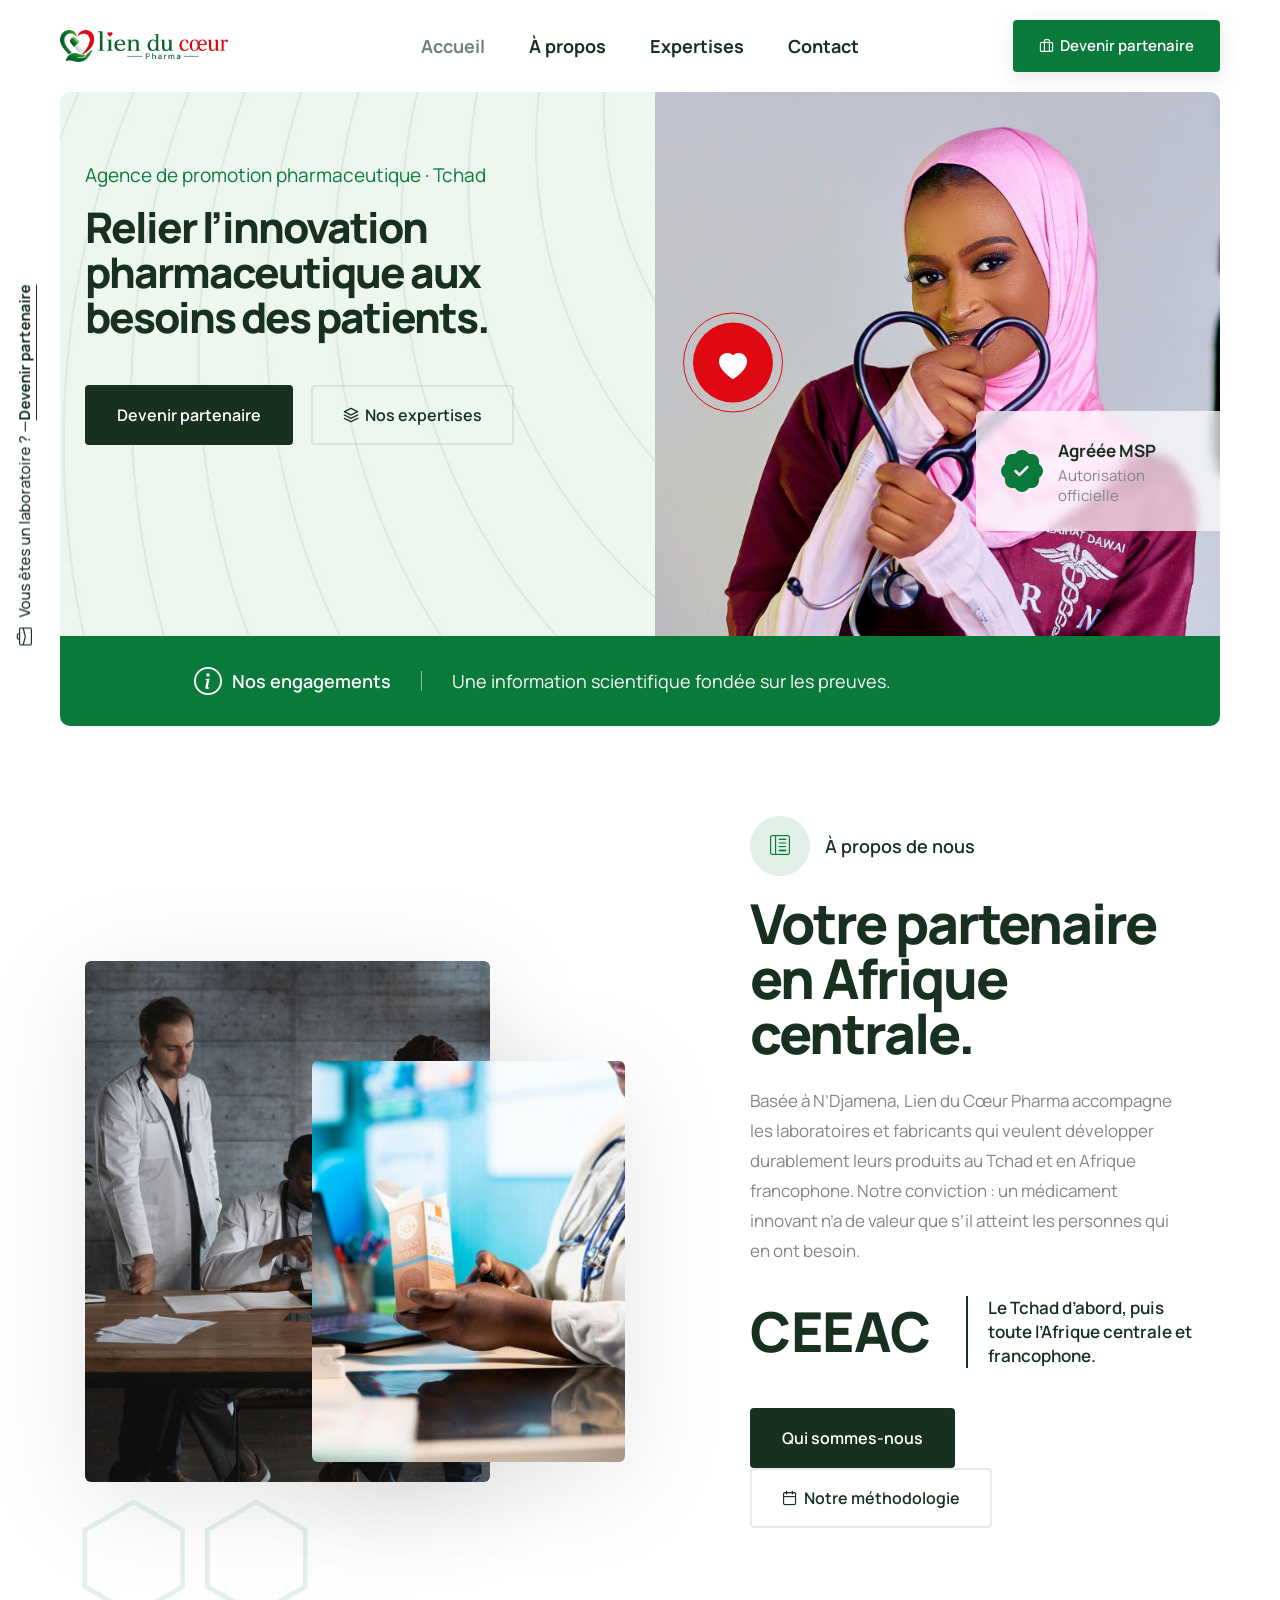
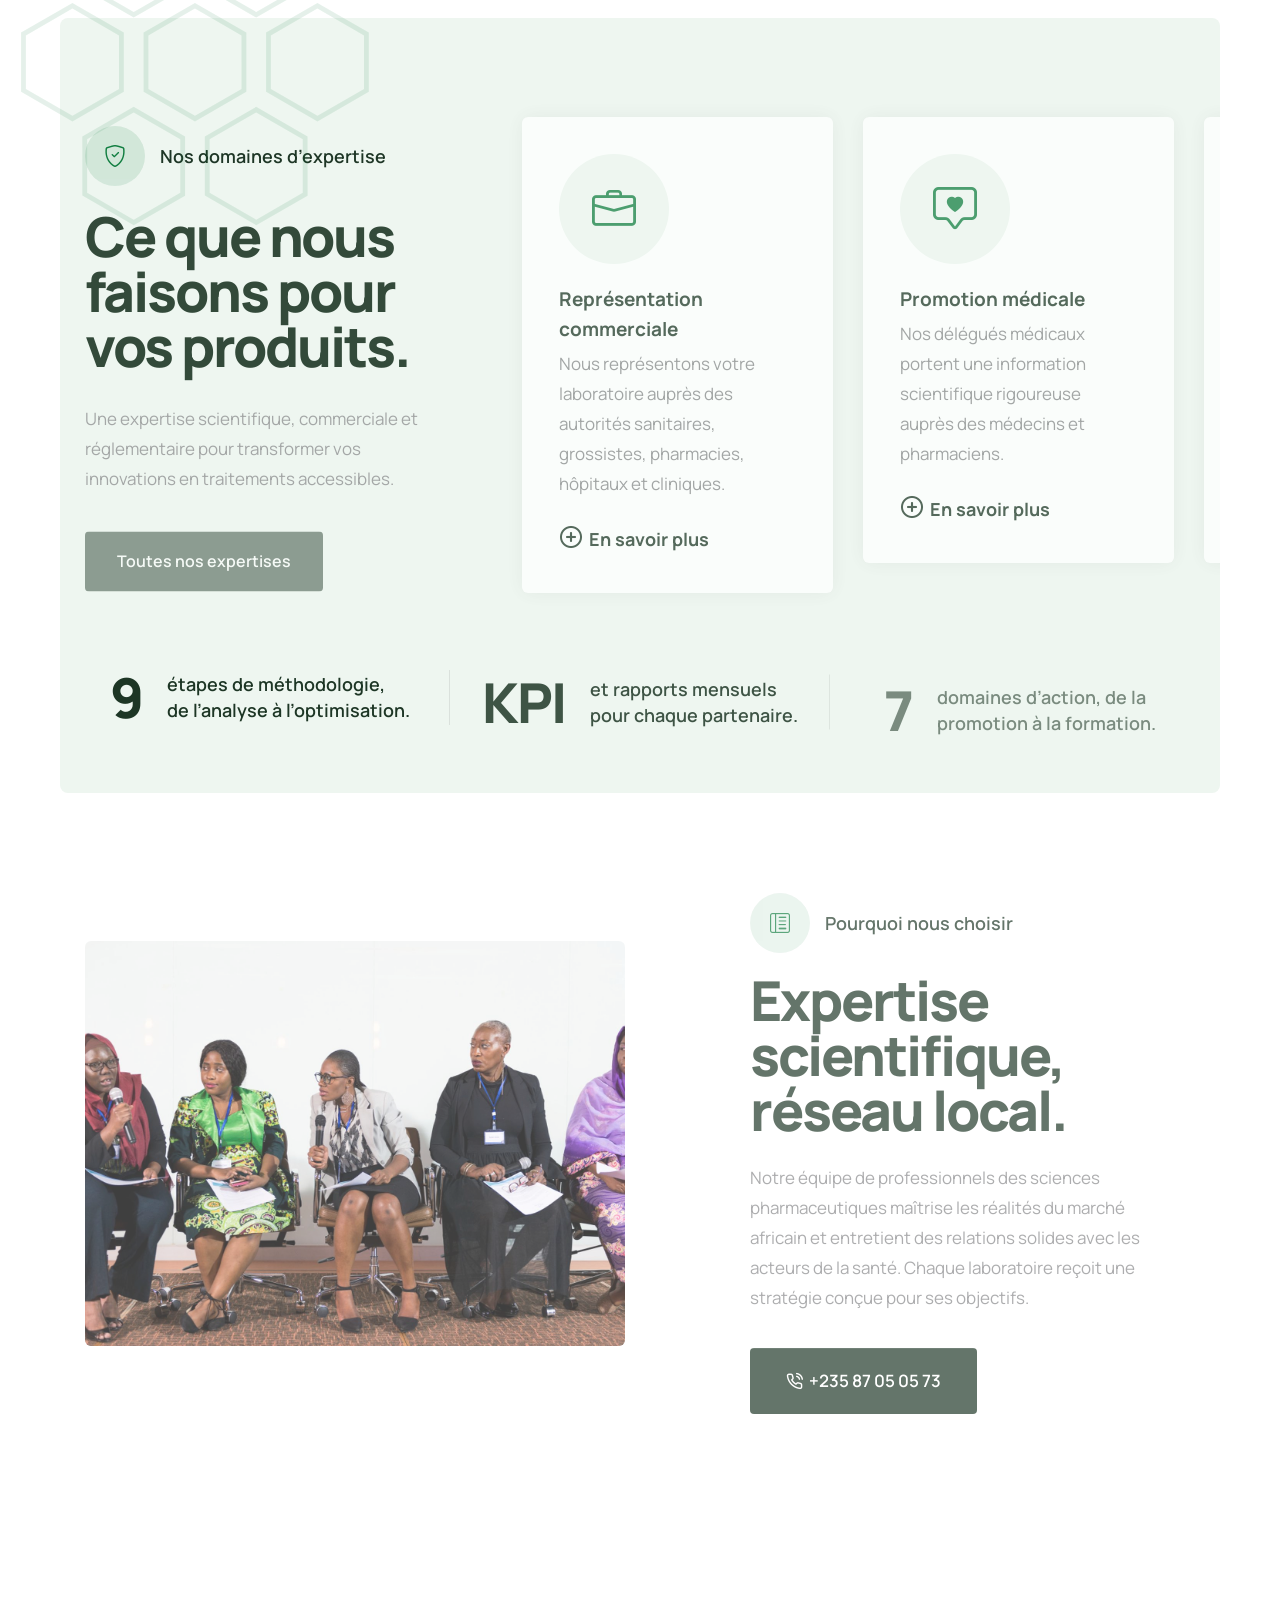
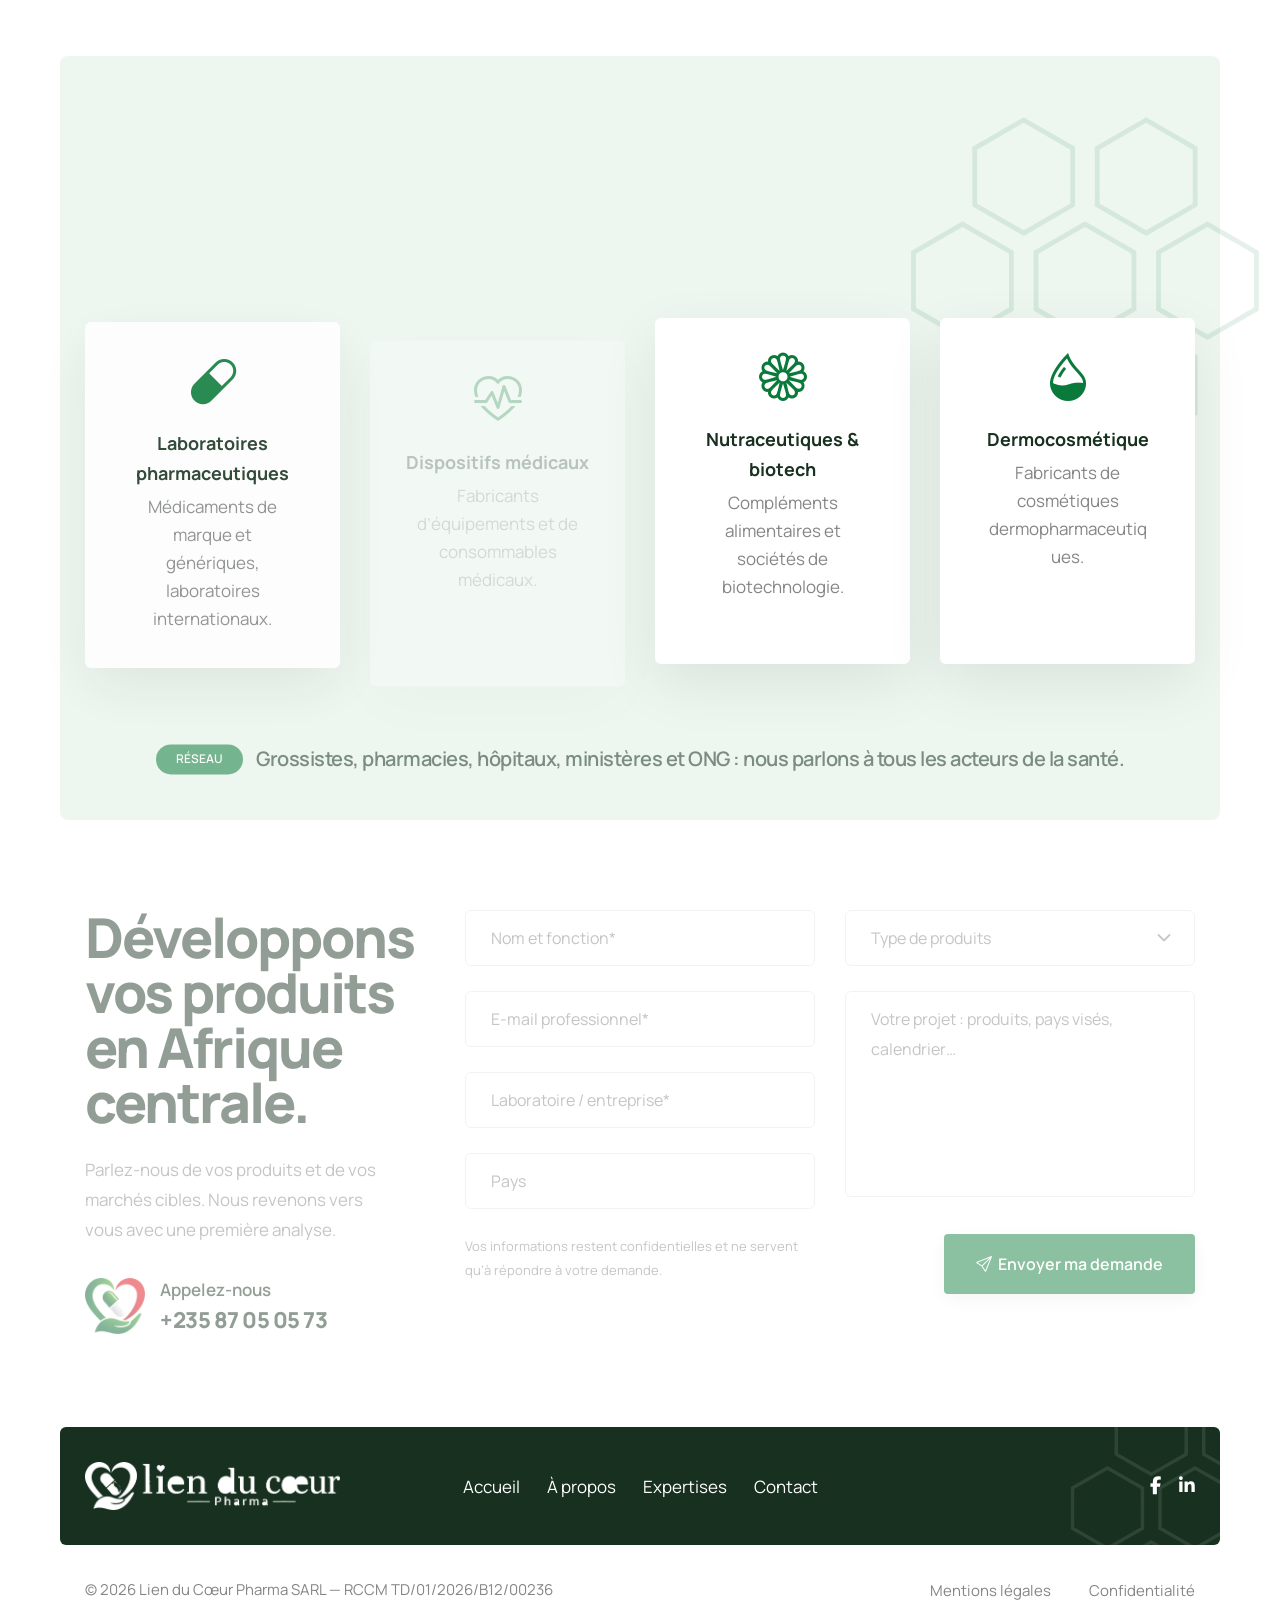
==== index.html @ 0136e2f2 "Prototype v2 : 5 pages, charte LDC, photos d'illustration" ====
﻿<!doctype html>
<html class="no-js" lang="fr">
    <head>
        <title>Lien du Cœur Pharma — Promotion et représentation pharmaceutique au Tchad</title>
        <meta charset="utf-8">
        <meta name="robots" content="noindex, nofollow">
        <meta http-equiv="X-UA-Compatible" content="IE=edge" />
        <meta name="author" content="Lien du Cœur Pharma">
        <meta name="viewport" content="width=device-width,initial-scale=1.0" />
        <meta name="description" content="Agence de représentation, de promotion médicale et de formation pour les laboratoires pharmaceutiques au Tchad et en Afrique centrale.">
        <!-- favicon icon -->
        <link rel="shortcut icon" href="images/favicon.png">
        <link rel="apple-touch-icon" href="images/apple-touch-icon-57x57.png">
        <link rel="apple-touch-icon" sizes="72x72" href="images/apple-touch-icon-72x72.png">
        <link rel="apple-touch-icon" sizes="114x114" href="images/apple-touch-icon-114x114.png">
        <!-- google fonts preconnect -->
        <link rel="preconnect" href="https://fonts.googleapis.com" crossorigin>
        <link rel="preconnect" href="https://fonts.gstatic.com" crossorigin>
        <!-- style sheets and font icons  -->
        <link rel="stylesheet" href="css/vendors.min.css"/>
        <link rel="stylesheet" href="css/icon.min.css"/>
        <link rel="stylesheet" href="css/style.css"/>
        <link rel="stylesheet" href="css/responsive.css"/>
        <link rel="stylesheet" href="demos/medical/medical.css" />
        <link rel="stylesheet" href="css/brand.css" />
    </head>
    <body data-mobile-nav-style="classic">
        <div class="box-layout">  
            <!-- start header -->
            <header> 
                <!-- start navigation -->
                <nav class="navbar navbar-expand-lg header-light bg-white disable-fixed">
                    <div class="container-fluid">
                        <div class="col-auto col-lg-2 me-lg-0 me-auto">
                            <a class="navbar-brand" href="index.html">
                                <img src="images/logo-horizontal.png" data-at2x="images/logo-horizontal@2x.png" alt="Lien du Cœur Pharma" class="default-logo">
                                <img src="images/logo-horizontal.png" data-at2x="images/logo-horizontal@2x.png" alt="Lien du Cœur Pharma" class="alt-logo">
                                <img src="images/logo-horizontal.png" data-at2x="images/logo-horizontal@2x.png" alt="Lien du Cœur Pharma" class="mobile-logo"> 
                            </a>
                        </div>
                        <div class="col-auto col-lg-8 menu-order position-static">
                            <button class="navbar-toggler float-start" type="button" data-bs-toggle="collapse" data-bs-target="#navbarNav" aria-controls="navbarNav" aria-label="Toggle navigation">
                                <span class="navbar-toggler-line"></span>
                                <span class="navbar-toggler-line"></span>
                                <span class="navbar-toggler-line"></span>
                                <span class="navbar-toggler-line"></span>
                            </button>
                            <div class="collapse navbar-collapse justify-content-center" id="navbarNav"> 
                                <ul class="navbar-nav">
<li class="nav-item"><a href="index.html" class="nav-link active">Accueil</a></li>
<li class="nav-item"><a href="a-propos.html" class="nav-link">À propos</a></li>
<li class="nav-item"><a href="expertises.html" class="nav-link">Expertises</a></li>
<li class="nav-item"><a href="contact.html" class="nav-link">Contact</a></li>
</ul>
                            </div>
                        </div>
                        <div class="col-auto col-lg-2 text-end d-none d-sm-flex">
                            <div class="header-icon"> 
                                <div class="header-button">
                                    <a href="partenariat.html" class="btn btn-small btn-switch-text btn-base-color left-icon btn-round-edge btn-box-shadow">
                                        <span>
                                            <span><i class="feather icon-feather-briefcase"></i></span>
                                            <span class="btn-double-text" data-text="Devenir partenaire">Devenir partenaire</span> 
                                        </span>
                                    </a>
                                </div>
                            </div>  
                        </div>
                    </div>
                </nav>
                <!-- end navigation -->
            </header>
            <!-- end header -->
            <!-- start banner -->
            <section class="top-space-margin overflow-hidden position-relative p-0 border-radius-10px lg-no-border-radius" data-parallax-background-ratio="0.5" style="background-image: url(images/demo-medical-hero-banner-bg.jpg)">
                <div class="container h-100">
                    <div class="row justify-content-md-center">
                        <div class="col-xxl-5 col-xl-6 col-lg-7 pt-13 xl-pt-6 lg-pb-17 md-pb-6 sm-pt-40px text-center text-lg-start" data-anime='{ "el": "childs", "translateY": [50, 0], "opacity": [0,1], "duration": 600, "delay": 0, "staggervalue": 300, "easing": "easeOutQuad" }'>
                            <span class="fs-19 mb-15px d-block text-base-color">Agence de promotion pharmaceutique · Tchad</span>
                            <h1 class="ldc-hero-title text-dark-gray fw-800 ls-minus-2px mb-45px d-block">Relier l’innovation pharmaceutique aux besoins des patients.</h1>
                            <a href="partenariat.html" class="btn btn-medium btn-switch-text btn-dark-gray btn-round-edge me-15px xs-me-5px">
                                <span>
                                    <span class="btn-double-text" data-text="Devenir partenaire">Devenir partenaire</span> 
                                </span>
                            </a>
                            <a href="expertises.html" class="btn btn-medium btn-switch-text left-icon btn-transparent-light-gray border-color-transparent-dark-gray btn-round-edge">
                                <span>
                                    <span><i class="feather icon-feather-layers"></i></span>
                                    <span class="btn-double-text" data-text="Nos expertises">Nos expertises</span> 
                                </span>
                            </a>
                        </div>
                        <div class="col-xxl-7 col-xl-6 col-lg-5 col-md-10 position-relative align-self-end lg-pb-8 md-pb-1 sm-pb-10 xs-pb-30">
                            <div class="w-85px h-85px border-radius-100 d-flex align-items-center justify-content-center position-absolute z-index-9 left-50px lg-left-5px sm-left-30px top-100px lg-top-30px mt-30 translate-middle-y" data-anime='{ "opacity": [0,1], "duration": 800, "delay": 200, "staggervalue": 300, "easing": "easeOutQuad" }'>
                                <div class="bg-red video-icon-box video-icon-medium feature-box-icon-rounded w-80px h-80px rounded-circle d-flex align-items-center justify-content-center">
                                    <span>
                                        <span class="video-icon">
                                            <i class="bi bi-heart-fill icon-very-medium text-white position-relative top-3px m-0"></i>
                                            <span class="video-icon-sonar">
                                                <span class="video-icon-sonar-bfr border border-1 border-color-red"></span>
                                            </span>
                                        </span> 
                                    </span>
                                </div>
                            </div>
                            <figure class="outside-box-right-2 position-relative">
                                <img src="images/ldc/hero.jpg" alt="Délégué médical Lien du Cœur Pharma">
                                <figcaption class="blur-box bg-white-transparent position-absolute border-radius-6px top-50 right-minus-50px xl-right-minus-5px lg-right-minus-10px sm-right-5px w-250px p-25px text-center last-paragraph-no-margin animation-float">
                                    <!-- start features box item -->
                                    <div class="icon-with-text-style-08">
                                        <div class="feature-box feature-box-left-icon-middle overflow-hidden">
                                            <div class="feature-box-icon me-15px">
                                                <i class="bi bi-patch-check-fill text-base-color" style="font-size:42px"></i>
                                            </div>
                                            <div class="feature-box-content last-paragraph-no-margin">
                                                <span class="d-inline-block fs-17 fw-700 text-dark-gray">Agréée MSP</span>
                                                <p class="lh-20 fs-15">Autorisation officielle</p>
                                            </div>
                                        </div>
                                    </div>
                                    <!-- end features box item -->
                                </figcaption>
                            </figure>
                        </div>
                    </div>
                </div>
                <div class="bg-base-color position-absolute bottom-0px w-100 pt-30px pb-30px">
                    <div class="container">
                        <div class="row align-items-center justify-content-center">
                            <div class="col-auto md-mb-10px">
                                <div class="d-flex align-items-center text-white">
                                    <i class="bi bi-info-circle icon-very-medium me-10px"></i>
                                    <span class="fw-600 fs-18">Nos engagements</span>
                                    <span class="h-20px w-1px d-none d-lg-block bg-white opacity-5 ms-30px"></span>
                                </div>
                            </div>
                            <div class="col-xl-7 col-lg-8 text-white text-center text-lg-start">
                                <div class="swiper slider-one-slide" data-slider-options='{ "slidesPerView": 1, "spaceBetween": 20, "loop": true, "pagination": { "el": ".slider-one-slide-pagination", "clickable": true }, "autoplay": { "delay": 2000, "disableOnInteraction": false }, "navigation": { "nextEl": ".swiper-button-next-nav", "prevEl": ".swiper-button-previous-nav" }, "keyboard": { "enabled": true, "onlyInViewport": true }, "effect": "slide" }'>
                                    <div class="swiper-wrapper align-items-center">
                                        <!-- start text slider item -->
                                        <div class="fs-18 swiper-slide">Une information scientifique fondée sur les preuves.</div>
                                        <!-- end text slider item -->
                                        <!-- start text slider item -->
                                        <div class="fs-18 swiper-slide">Le strict respect des réglementations pharmaceutiques.</div>
                                        <!-- end text slider item -->
                                        <!-- start text slider item -->
                                        <div class="fs-18 swiper-slide">Des rapports mensuels et des KPI transparents.</div>
                                        <!-- end text slider item -->
                                    </div>
                                    <!-- start slider navigation -->
                                    <!-- <div class="swiper-button-previous-nav swiper-button-prev"><i class="bi bi-arrow-left icon-extra-medium text-dark-gray d-flex"></i></div>
                                    <div class="swiper-button-next-nav swiper-button-next"><i class="bi bi-arrow-right icon-extra-medium text-dark-gray d-flex"></i></div> -->
                                    <!-- end slider pagination -->
                                </div>
                            </div>
                        </div>
                    </div>
                </div>
            </section>
            <!-- end banner -->   
            <!-- start section -->
            <section>
                <div class="container">
                    <div class="row align-items-center justify-content-center"> 
                        <div class="col-lg-6 col-md-10 md-mb-15 xs-mb-20 offset-lg-0 offset-md-1 position-relative"> 
                            <div class="w-75" data-animation-delay="200" data-shadow-animation="true" data-bottom-top="transform: translateY(50px)" data-top-bottom="transform: translateY(-50px)">
                                <img src="images/ldc/equipe.jpg" alt="Équipe Lien du Cœur Pharma" class="border-radius-6px w-100">
                                <div class="position-absolute left-minus-70px lg-left-minus-15px md-left-minus-50px bottom-130px lg-bottom-90px md-mb-50px d-none d-md-flex flex-column align-items-center justify-content-center w-140px h-140px bg-white border-radius-100 p-10px box-shadow-quadruple-large" data-anime='{"translateY": [-15, 0], "scale": [0.5, 1], "opacity": [0,1], "duration": 800, "delay": 800, "staggervalue": 300, "easing": "easeOutQuad" }'>
                                    <img src="images/heart.png" class="position-absolute top-50 translate-middle-y w-50px" alt="">
                                    <img src="images/ldc-badge.svg" class="animation-rotation" alt="">
                                </div>
                            </div>
                            <div class="w-55 overflow-hidden position-absolute right-15px bottom-minus-50px" data-shadow-animation="true" data-animation-delay="100" data-bottom-top="transform: translateY(-20px)" data-top-bottom="transform: translateY(20px)">
                                <img src="images/ldc/terrain.jpg" alt="Formation de délégués médicaux" class="border-radius-6px box-shadow-quadruple-large w-100" />
                            </div>
                        </div> 
                        <div class="col-xl-5 offset-xl-1 col-lg-6 text-right text-md-start" data-anime='{ "opacity": [0,1], "duration": 600, "delay": 100, "staggervalue": 150, "easing": "easeOutQuad" }'>
                            <span class="fs-18 fw-600 text-dark-gray mb-20px d-flex align-items-center"><span class="text-center w-60px h-60px d-flex justify-content-center align-items-center rounded-circle bg-light-sea-green-transparent-light align-middle me-15px"><i class="bi bi-layout-text-sidebar-reverse text-base-color fs-20"></i></span>À propos de nous</span>
                            <h2 class="fw-800 text-dark-gray ls-minus-2px">Votre partenaire en Afrique centrale.</h2> 
                            <p class="mb-30px w-95 lg-w-100 xs-mb-25px">Basée à N’Djamena, Lien du Cœur Pharma accompagne les laboratoires et fabricants qui veulent développer durablement leurs produits au Tchad et en Afrique francophone. Notre conviction : un médicament innovant n’a de valeur que s’il atteint les personnes qui en ont besoin.</p> 
                            <div class="row align-items-center text-right text-sm-start">
                                <div class="col-sm-auto xs-mb-10px">
                                    <h2 class="alt-font text-dark-gray mb-0 d-inline-block align-middle me-10px fw-800">CEEAC</h2>
                                </div>
                                <div class="col-sm border-start border-2 border-color-dark-gray ps-25px ms-10px xl-ps-20px xs-border-start-0 xs-ps-15px xs-pe-15px xs-m-0">
                                    <p class="m-0 lh-24 text-dark-gray fw-600">Le Tchad d’abord, puis toute l’Afrique centrale et francophone.</p>
                                </div>
                            </div>
                            <div class="d-inline-block mt-40px xs-mt-30px">
                                <a href="a-propos.html" class="btn btn-medium btn-switch-text btn-dark-gray btn-round-edge me-15px xs-me-5px">
                                    <span>
                                        <span class="btn-double-text" data-text="Qui sommes-nous">Qui sommes-nous</span> 
                                    </span>
                                </a>
                                <a href="a-propos.html#methodologie" class="btn btn-medium btn-switch-text left-icon btn-transparent-light-gray border-color-transparent-dark-gray btn-round-edge xs-mt-15px">
                                    <span>
                                        <span><i class="feather icon-feather-calendar"></i></span>
                                        <span class="btn-double-text" data-text="Notre méthodologie">Notre méthodologie</span> 
                                    </span>
                                </a>
                            </div>
                        </div> 
                    </div> 
                </div>
            </section>  
            <!-- end section -->
            <!-- start section -->
            <section class="pt-0 position-relative">
                <div class="position-absolute top-minus-70px lg-top-minus-50px left-minus-80px xxl-left-minus-40px lg-left-30px lg-w-300px opacity-1 w-350px z-index-1 d-none d-lg-inline-block"><img src="images/demo-medical-pattern.svg" alt="" data-bottom-top="transform: translateY(-50px)" data-top-bottom="transform: translateY(50px)"></div>
                <div class="bg-light-turquoise-blue border-radius-8px lg-no-border-radius pt-6 pb-6 md-pt-50px md-pb-50px overflow-hidden position-relative">
                    <div class="container">
                        <div class="row align-items-center">
                            <div class="col-xl-4 col-lg-5 md-mb-30px" data-anime='{"el": "childs", "translateY": [30, 0], "opacity": [0,1], "duration": 800, "delay": 0, "staggervalue": 150, "easing": "easeOutQuad" }'> 
                                <span class="fs-18 fw-600 text-dark-gray mb-20px d-flex align-items-center"><span class="text-center w-60px h-60px d-flex justify-content-center align-items-center rounded-circle bg-light-sea-green-transparent-light align-middle me-15px"><i class="bi bi bi-shield-check text-base-color fs-22"></i></span>Nos domaines d’expertise</span>
                                <h2 class="fw-800 text-dark-gray ls-minus-2px">Ce que nous faisons pour vos produits.</h2>
                                <p class="mb-30px">Une expertise scientifique, commerciale et réglementaire pour transformer vos innovations en traitements accessibles.</p>
                                <a href="expertises.html" class="btn btn-medium btn-switch-text btn-dark-gray btn-round-edge">
                                    <span>
                                        <span class="btn-double-text" data-text="Toutes nos expertises">Toutes nos expertises</span> 
                                    </span>
                                </a>
                            </div>
                            <div class="col-xl-8 ps-5 col-lg-7">
                                <div class="outside-box-right-25 sm-outside-box-right-0" data-anime='{ "translateY": [0, 0], "opacity": [0,1], "duration": 1200, "delay": 100, "staggervalue": 150, "easing": "easeOutQuad" }'>
                                    <div class="swiper magic-cursor ps-15px md-ps-0" data-slider-options='{ "slidesPerView": 1, "spaceBetween": 30, "loop": true, "autoplay": { "delay": 4000, "disableOnInteraction": false },  "pagination": { "el": ".slider-four-slide-pagination-1", "clickable": true, "dynamicBullets": false }, "keyboard": { "enabled": true, "onlyInViewport": true }, "breakpoints": { "1200": { "slidesPerView": 3 }, "768": { "slidesPerView": 2 }, "320": { "slidesPerView": 1 } }, "effect": "slide" }'>
                                        <div class="swiper-wrapper pt-30px pb-20px">
<div class="swiper-slide">
                                                <div class="icon-with-text-style-02 transition-inner-all">
                                                    <div class="feature-box bg-white text-start hover-box dark-hover border-radius-6px p-15 xl-p-12 box-shadow-medium">
                                                        <div class="feature-box-icon feature-box-icon-rounded ldc-icon-circle bg-light-turquoise-blue rounded-circle mb-20px">
                                                            <i class="bi bi-briefcase"></i>
                                                        </div>
                                                        <div class="feature-box-content">
                                                            <span class="d-block text-dark-gray fs-19 fw-700 mb-5px">Représentation commerciale</span>
                                                            <p class="text-light-opacity">Nous représentons votre laboratoire auprès des autorités sanitaires, grossistes, pharmacies, hôpitaux et cliniques.</p>
                                                            <a href="expertises.html" class="btn btn-extra-large btn-link text-dark-gray border-bottom-0 left-icon fw-700"><i class="feather icon-feather-plus-circle icon-extra-medium ms-0"></i>En savoir plus</a>
                                                        </div>
                                                        <div class="feature-box-overlay bg-base-color border-radius-6px"></div>
                                                    </div>
                                                </div>
                                            </div>
<div class="swiper-slide">
                                                <div class="icon-with-text-style-02 transition-inner-all">
                                                    <div class="feature-box bg-white text-start hover-box dark-hover border-radius-6px p-15 xl-p-12 box-shadow-medium">
                                                        <div class="feature-box-icon feature-box-icon-rounded ldc-icon-circle bg-light-turquoise-blue rounded-circle mb-20px">
                                                            <i class="bi bi-chat-square-heart"></i>
                                                        </div>
                                                        <div class="feature-box-content">
                                                            <span class="d-block text-dark-gray fs-19 fw-700 mb-5px">Promotion médicale</span>
                                                            <p class="text-light-opacity">Nos délégués médicaux portent une information scientifique rigoureuse auprès des médecins et pharmaciens.</p>
                                                            <a href="expertises.html" class="btn btn-extra-large btn-link text-dark-gray border-bottom-0 left-icon fw-700"><i class="feather icon-feather-plus-circle icon-extra-medium ms-0"></i>En savoir plus</a>
                                                        </div>
                                                        <div class="feature-box-overlay bg-base-color border-radius-6px"></div>
                                                    </div>
                                                </div>
                                            </div>
<div class="swiper-slide">
                                                <div class="icon-with-text-style-02 transition-inner-all">
                                                    <div class="feature-box bg-white text-start hover-box dark-hover border-radius-6px p-15 xl-p-12 box-shadow-medium">
                                                        <div class="feature-box-icon feature-box-icon-rounded ldc-icon-circle bg-light-turquoise-blue rounded-circle mb-20px">
                                                            <i class="bi bi-graph-up-arrow"></i>
                                                        </div>
                                                        <div class="feature-box-content">
                                                            <span class="d-block text-dark-gray fs-19 fw-700 mb-5px">Développement du marché</span>
                                                            <p class="text-light-opacity">Nous identifions les opportunités et ouvrons de nouveaux réseaux de distribution pour vos marques.</p>
                                                            <a href="expertises.html" class="btn btn-extra-large btn-link text-dark-gray border-bottom-0 left-icon fw-700"><i class="feather icon-feather-plus-circle icon-extra-medium ms-0"></i>En savoir plus</a>
                                                        </div>
                                                        <div class="feature-box-overlay bg-base-color border-radius-6px"></div>
                                                    </div>
                                                </div>
                                            </div>
<div class="swiper-slide">
                                                <div class="icon-with-text-style-02 transition-inner-all">
                                                    <div class="feature-box bg-white text-start hover-box dark-hover border-radius-6px p-15 xl-p-12 box-shadow-medium">
                                                        <div class="feature-box-icon feature-box-icon-rounded ldc-icon-circle bg-light-turquoise-blue rounded-circle mb-20px">
                                                            <i class="bi bi-megaphone"></i>
                                                        </div>
                                                        <div class="feature-box-content">
                                                            <span class="d-block text-dark-gray fs-19 fw-700 mb-5px">Marketing pharmaceutique</span>
                                                            <p class="text-light-opacity">Positionnement, plans marketing, campagnes, communication scientifique et marketing digital.</p>
                                                            <a href="expertises.html" class="btn btn-extra-large btn-link text-dark-gray border-bottom-0 left-icon fw-700"><i class="feather icon-feather-plus-circle icon-extra-medium ms-0"></i>En savoir plus</a>
                                                        </div>
                                                        <div class="feature-box-overlay bg-base-color border-radius-6px"></div>
                                                    </div>
                                                </div>
                                            </div>
<div class="swiper-slide">
                                                <div class="icon-with-text-style-02 transition-inner-all">
                                                    <div class="feature-box bg-white text-start hover-box dark-hover border-radius-6px p-15 xl-p-12 box-shadow-medium">
                                                        <div class="feature-box-icon feature-box-icon-rounded ldc-icon-circle bg-light-turquoise-blue rounded-circle mb-20px">
                                                            <i class="bi bi-search"></i>
                                                        </div>
                                                        <div class="feature-box-content">
                                                            <span class="d-block text-dark-gray fs-19 fw-700 mb-5px">Études de marché</span>
                                                            <p class="text-light-opacity">Analyse concurrentielle, cartographie des prescripteurs et comportements d’achat.</p>
                                                            <a href="expertises.html" class="btn btn-extra-large btn-link text-dark-gray border-bottom-0 left-icon fw-700"><i class="feather icon-feather-plus-circle icon-extra-medium ms-0"></i>En savoir plus</a>
                                                        </div>
                                                        <div class="feature-box-overlay bg-base-color border-radius-6px"></div>
                                                    </div>
                                                </div>
                                            </div>
<div class="swiper-slide">
                                                <div class="icon-with-text-style-02 transition-inner-all">
                                                    <div class="feature-box bg-white text-start hover-box dark-hover border-radius-6px p-15 xl-p-12 box-shadow-medium">
                                                        <div class="feature-box-icon feature-box-icon-rounded ldc-icon-circle bg-light-turquoise-blue rounded-circle mb-20px">
                                                            <i class="bi bi-rocket-takeoff"></i>
                                                        </div>
                                                        <div class="feature-box-content">
                                                            <span class="d-block text-dark-gray fs-19 fw-700 mb-5px">Lancement de produits</span>
                                                            <p class="text-light-opacity">Prix, segmentation, plan de visites médicales et suivi des performances : une stratégie complète.</p>
                                                            <a href="expertises.html" class="btn btn-extra-large btn-link text-dark-gray border-bottom-0 left-icon fw-700"><i class="feather icon-feather-plus-circle icon-extra-medium ms-0"></i>En savoir plus</a>
                                                        </div>
                                                        <div class="feature-box-overlay bg-base-color border-radius-6px"></div>
                                                    </div>
                                                </div>
                                            </div>
                                        </div>
                                    </div>
                                </div>
                            </div>
                        </div> 
                        <div class="row row-cols-1 row-cols-lg-3 row-cols-sm-2 mt-5 align-items-center justify-content-center" data-anime='{ "el": "childs", "translateY": [30, 0], "opacity": [0,1], "duration": 800, "delay": 0, "staggervalue": 200, "easing": "easeOutQuad" }'>
<div class="col border-end xs-border-end-0 border-color-transparent-dark-very-light md-mb-40px">
                                <div class="d-flex flex-column flex-md-row justify-content-center align-items-center text-center text-md-start">
                                    <div class="flex-shrink-0 me-25px sm-me-0"><h2 class="mb-0 text-dark-gray fw-800 ls-minus-2px">9</h2></div>
                                    <div><span class="fs-18 lh-26 d-block fw-600 text-dark-gray">étapes de méthodologie,<br>de l’analyse à l’optimisation.</span></div>
                                </div>
                            </div><div class="col border-end xs-border-end-0 border-color-transparent-dark-very-light md-mb-40px">
                                <div class="d-flex flex-column flex-md-row justify-content-center align-items-center text-center text-md-start">
                                    <div class="flex-shrink-0 me-25px sm-me-0"><h2 class="mb-0 text-dark-gray fw-800 ls-minus-2px">KPI</h2></div>
                                    <div><span class="fs-18 lh-26 d-block fw-600 text-dark-gray">et rapports mensuels<br>pour chaque partenaire.</span></div>
                                </div>
                            </div><div class="col">
                                <div class="d-flex flex-column flex-md-row justify-content-center align-items-center text-center text-md-start">
                                    <div class="flex-shrink-0 me-25px sm-me-0"><h2 class="mb-0 text-dark-gray fw-800 ls-minus-2px">7</h2></div>
                                    <div><span class="fs-18 lh-26 d-block fw-600 text-dark-gray">domaines d’action, de la<br>promotion à la formation.</span></div>
                                </div>
                            </div>
                        </div>
                    </div>
                </div>
            </section>
            <!-- end section -->
            <!-- start section -->
            <section class="overlap-height py-0">
                <div class="container overlap-gap-section">
                    <div class="row align-items-center justify-content-center"> 
                        <div class="col-lg-6 md-mb-50px position-relative" data-anime='{ "translateY": [0, 0], "opacity": [0,1], "duration": 1200, "delay": 50, "staggervalue": 150, "easing": "easeOutQuad" }'>
                            <div class="atropos" data-atropos data-atropos-perspective="2450">
                                <div class="atropos-scale">
                                    <div class="atropos-rotate">
                                        <div class="atropos-inner">
                                            <img src="images/ldc/symposium.jpg" alt="Symposium médical organisé par Lien du Cœur Pharma" class="border-radius-6px"/>
                                        </div>
                                    </div> 
                                </div>
                            </div> 
                            
                        </div>
                        <div class="col-xl-5 offset-xl-1 col-lg-6" data-anime='{ "translateY": [30, 0], "opacity": [0,1], "duration": 1200, "delay": 150, "staggervalue": 150, "easing": "easeOutQuad" }'>
                            <span class="fs-18 fw-600 text-dark-gray mb-20px d-flex align-items-center"><span class="text-center w-60px h-60px d-flex justify-content-center align-items-center rounded-circle bg-light-sea-green-transparent-light align-middle me-15px"><i class="bi bi-layout-text-sidebar-reverse text-base-color fs-20"></i></span>Pourquoi nous choisir</span> 
                            <h2 class="fw-800 text-dark-gray ls-minus-2px">Expertise scientifique, réseau local.</h2> 
                            <p class="mb-35px md-mb-30px w-90 lg-w-100">Notre équipe de professionnels des sciences pharmaceutiques maîtrise les réalités du marché africain et entretient des relations solides avec les acteurs de la santé. Chaque laboratoire reçoit une stratégie conçue pour ses objectifs.</p> 
                            <a href="tel:+23587050573" class="btn btn-large btn-switch-text btn-dark-gray btn-round-edge left-icon">
                                <span>
                                    <span><i class="feather icon-feather-phone-call"></i></span>
                                    <span class="btn-double-text" data-text="+235 87 05 05 73">+235 87 05 05 73</span> 
                                </span>
                            </a>
                        </div>  
                    </div>
                    <div class="row justify-content-center pt-6 pb-6 md-pt-8 md-pb-8" data-anime='{ "translateY": [0, 0], "opacity": [0,1], "duration": 1200, "delay": 150, "staggervalue": 150, "easing": "easeOutQuad" }'>
                        <div class="col-auto icon-with-text-style-08">
                            <div class="feature-box feature-box-left-icon-middle">
                                <div class="feature-box-icon me-10px">
                                    <i class="bi bi-heart-fill icon-very-medium text-base-color"></i>
                                </div>
                                <div class="feature-box-content text-dark-gray fs-20 fw-600 ls-minus-05px">Un médicament innovant n’a de valeur que s’il atteint les personnes qui en ont besoin.</div>
                            </div>
                        </div>
                    </div>
                </div>
            </section>
            <!-- end section --> 
            <!-- start section --> 
            <section class="bg-light-turquoise-blue border-radius-8px lg-no-border-radius pt-6 pb-6 position-relative z-index-0"> 
                <div class="container overlap-section mb-5 sm-mb-50px">
                    <div class="bg-base-color border-radius-6px pt-4 pb-4 ps-6 pe-6 xl-p-4 sm-p-30px" data-anime='{ "opacity": [0,1], "duration": 600, "delay": 100, "staggervalue": 300, "easing": "easeOutQuad" }'>  
                        <div class="row justify-content-center align-items-center">
                            <div class="col-xl-3 lg-mb-25px text-center text-xl-start">
                                <h6 class="text-white fw-700 mb-0 w-80 xl-w-100">Notre démarche <span class="highlight-separator" data-shadow-animation="true" data-animation-delay="500">en 3 temps <span><img src="images/highlight-separator.svg" alt=""></span></span></h6>
                            </div>
                            <div class="col-xl-9">
                                <div class="row row-cols-auto row-cols-lg-3 row-cols-md-2 justify-content-center align-items-center">
                                    <!-- start process step item -->
                                    <div class="col process-step-style-07 position-relative md-mb-30px">
                                        <div class="process-step-item d-flex align-items-center">
                                            <div class="process-step-icon-wrap position-relative">
                                                <div class="process-step-icon d-flex justify-content-center align-items-center mx-auto rounded-circle h-70px w-70px border border-1 border-color-transparent-white-very-light box-shadow-bottom">
                                                    <span class="number position-relative z-index-1 text-white fw-500">01</span>
                                                </div>  
                                            </div>
                                            <div class="process-content ps-20px last-paragraph-no-margin">
                                                <span class="d-block fw-600 text-white fs-18">Analyse</span>
                                                <p class="text-white opacity-7">Besoins et marché</p>
                                            </div>
                                        </div> 
                                    </div>
                                    <!-- end process step item --> 
                                    <!-- start process step item -->
                                    <div class="col process-step-style-07 position-relative md-mb-30px">
                                        <div class="process-step-item d-flex align-items-center">
                                            <div class="process-step-icon-wrap position-relative">
                                                <div class="process-step-icon d-flex justify-content-center align-items-center mx-auto rounded-circle h-70px w-70px border border-1 border-color-transparent-white-very-light box-shadow-bottom">
                                                    <span class="number position-relative z-index-1 text-white fw-500">02</span>
                                                </div>  
                                            </div>
                                            <div class="process-content ps-20px last-paragraph-no-margin">
                                                <span class="d-block fw-600 text-white fs-18">Stratégie</span>
                                                <p class="text-white opacity-7">Plan sur mesure</p>
                                            </div>
                                        </div> 
                                    </div>
                                    <!-- end process step item --> 
                                    <!-- start process step item -->
                                    <div class="col process-step-style-07 position-relative">
                                        <div class="process-step-item d-flex align-items-center">
                                            <div class="process-step-icon-wrap position-relative">
                                                <div class="process-step-icon d-flex justify-content-center align-items-center mx-auto rounded-circle h-70px w-70px border border-1 border-color-transparent-white-very-light box-shadow-bottom">
                                                    <span class="number position-relative z-index-1 text-white fw-500">03</span>
                                                </div>  
                                            </div>
                                            <div class="process-content ps-20px last-paragraph-no-margin">
                                                <span class="d-block fw-600 text-white fs-18">Déploiement</span>
                                                <p class="text-white opacity-7">Terrain, suivi, rapports</p>
                                            </div>
                                        </div> 
                                    </div>
                                    <!-- end process step item --> 
                                </div>
                            </div>
                        </div>
                    </div>
                </div>
                <div class="container"> 
                    <div class="row mb-3">
                        <div class="col text-center" data-anime='{ "translateY": [30, 0], "opacity": [0,1], "duration": 600, "delay": 0, "staggervalue": 300, "easing": "easeOutQuad" }'>
                            <h2 class="fw-800 text-dark-gray ls-minus-2px">Avec qui nous travaillons</h2> 
                        </div>
                    </div>
                    <div class="row row-cols-1 row-cols-xl-4 row-cols-sm-2 justify-content-center" data-anime='{ "el": "childs", "translateY": [30, 0], "opacity": [0,1], "duration": 600, "delay": 0, "staggervalue": 300, "easing": "easeOutQuad" }'>
<div class="col team-style-06 lg-mb-30px">
                            <div class="d-flex flex-column p-35px lg-p-30px text-center border-radius-6px bg-white box-shadow-quadruple-large position-relative h-100 ldc-target-card">
                                <div class="mb-20px"><i class="bi bi-capsule"></i></div>
                                <span class="text-dark-gray fs-18 fw-700 mb-5px">Laboratoires pharmaceutiques</span>
                                <p class="w-90 mx-auto lh-28 mb-0">Médicaments de marque et génériques, laboratoires internationaux.</p>
                            </div>
                        </div>
<div class="col team-style-06 lg-mb-30px">
                            <div class="d-flex flex-column p-35px lg-p-30px text-center border-radius-6px bg-white box-shadow-quadruple-large position-relative h-100 ldc-target-card">
                                <div class="mb-20px"><i class="bi bi-heart-pulse"></i></div>
                                <span class="text-dark-gray fs-18 fw-700 mb-5px">Dispositifs médicaux</span>
                                <p class="w-90 mx-auto lh-28 mb-0">Fabricants d’équipements et de consommables médicaux.</p>
                            </div>
                        </div>
<div class="col team-style-06 lg-mb-30px">
                            <div class="d-flex flex-column p-35px lg-p-30px text-center border-radius-6px bg-white box-shadow-quadruple-large position-relative h-100 ldc-target-card">
                                <div class="mb-20px"><i class="bi bi-flower1"></i></div>
                                <span class="text-dark-gray fs-18 fw-700 mb-5px">Nutraceutiques & biotech</span>
                                <p class="w-90 mx-auto lh-28 mb-0">Compléments alimentaires et sociétés de biotechnologie.</p>
                            </div>
                        </div>
<div class="col team-style-06 lg-mb-30px">
                            <div class="d-flex flex-column p-35px lg-p-30px text-center border-radius-6px bg-white box-shadow-quadruple-large position-relative h-100 ldc-target-card">
                                <div class="mb-20px"><i class="bi bi-droplet-half"></i></div>
                                <span class="text-dark-gray fs-18 fw-700 mb-5px">Dermocosmétique</span>
                                <p class="w-90 mx-auto lh-28 mb-0">Fabricants de cosmétiques dermopharmaceutiques.</p>
                            </div>
                        </div>
                    </div> 
                    <div class="row justify-content-center align-items-center mt-5 sm-mt-7" data-anime='{ "translateY": [50, 0], "opacity": [0,1], "duration": 1200, "delay": 0, "staggervalue": 150, "easing": "easeOutQuad" }'>
                        <div class="col-12 text-center last-paragraph-no-margin">
                            <div class="fs-12 lh-30 fw-600 text-white text-uppercase d-inline-block bg-base-color border-radius-30px ps-20px pe-20px me-10px sm-m-5px align-middle">réseau</div> 
                            <div class="d-inline-block align-middle text-dark-gray fs-20 fw-600 ls-minus-05px">Grossistes, pharmacies, hôpitaux, ministères et ONG : nous parlons à tous les acteurs de la santé.</div>
                        </div>
                    </div>
                </div>
                <div class="position-absolute top-10px right-minus-80px xxl-right-minus-60px xl-right-minus-40px lg-right-15px opacity-1 w-350px z-index-minus-1 d-none d-lg-block"><img src="images/demo-medical-pattern.svg" alt="" data-bottom-top="transform: translateY(50px)" data-top-bottom="transform: translateY(-50px)"></div>
            </section>
            <!-- end section -->
            <!-- start section --> 
            <section class="position-relative" id="appointment">
                <div class="container">
                    <div class="row justify-content-center" data-anime='{ "translateY": [0, 0], "opacity": [0,1], "duration": 1200, "delay": 50, "staggervalue": 150, "easing": "easeOutQuad" }'>
                        <div class="col-xl-4 col-lg-5 md-mb-50px">
                            <h2 class="fw-800 text-dark-gray ls-minus-2px">Développons vos produits en Afrique centrale.</h2>
                            <p class="w-90 md-w-100 mb-30px">Parlez-nous de vos produits et de vos marchés cibles. Nous revenons vers vous avec une première analyse.</p>
                            <div class="row g-0 align-items-center">
                                <div class="col-auto">
                                    <img class="me-15px w-60px" src="images/heart.png" alt="" />
                                </div>
                                <div class="col">
                                    <span class="fw-600 text-dark-gray">Appelez-nous<br><a href="tel:+23587050573" class="fs-22 ls-minus-05px fw-800">+235 87 05 05 73</a></span>
                                </div>
                            </div>
                        </div>
                        <div class="col-xl-8 col-lg-7">
                            <div class="contact-form-style-05">
                                <!-- start contact form -->
                                <form action="#" data-todo="brancher un service d'envoi (Formspree ou PHP chez l'hébergeur)" method="post">
                                    <div class="row justify-content-center">
                                        <div class="col-md-6 sm-mb-25px">
                                            <input class="mb-25px form-control required" type="text" name="name" placeholder="Nom et fonction*" />
                                            <input class="mb-25px form-control required" type="email" name="email" placeholder="E-mail professionnel*" />
                                            <input class="mb-25px form-control required" type="text" name="company" placeholder="Laboratoire / entreprise*" />
                                            <input class="form-control" type="text" name="country" placeholder="Pays" />
                                        </div>
                                        <div class="col-md-6">
                                            <div class="mb-25px select">
                                                <select class="form-control" name="select" aria-label="type-produits">
                                                    <option value="">Type de produits</option>
                                                    <option value="Médicaments">Médicaments</option>
<option value="Dispositifs médicaux">Dispositifs médicaux</option>
<option value="Compléments alimentaires">Compléments alimentaires</option>
<option value="Dermocosmétique">Dermocosmétique</option>
<option value="Biotechnologie">Biotechnologie</option>
<option value="Autre">Autre</option>
                                                </select>
                                            </div>
                                            <textarea class="form-control" cols="20" rows="6" name="comment" placeholder="Votre projet : produits, pays visés, calendrier…"></textarea>
                                        </div>
                                        <div class="col-md-6 mt-25px sm-mt-20px">
                                            <p class="mb-0 fs-13 lh-24 text-center text-md-start">Vos informations restent confidentielles et ne servent qu’à répondre à votre demande.</p>
                                        </div>
                                        <div class="col-md-6 text-center text-md-end mt-25px sm-mt-20px">
                                            <input type="hidden" name="redirect" value="">
                                            <button class="btn btn-medium btn-base-color btn-round-edge left-icon btn-box-shadow submit" type="submit"><i class="bi bi-send"></i>Envoyer ma demande</button>
                                        </div>
                                        <div class="col-12">
                                            <div class="form-results mt-20px d-none text-center"></div>
                                        </div>
                                    </div>
                                </form>
                                <!-- end contact form -->
                            </div>
                        </div>
                    </div>
                    
                </div>
            </section>
            <!-- end section -->
            <!-- start footer -->
            <footer class="p-0">
                <div class="footer-top bg-dark-gray pt-35px pb-35px border-radius-6px lg-no-border-radius position-relative overflow-hidden">
                    <div class="position-absolute right-minus-100px bottom-minus-80px margin-100px-top opacity-1 w-250px"><img src="images/demo-medical-pattern-white.svg" alt="" class=""></div>
                    <div class="container">
                        <div class="row align-items-center">
                            <!-- start footer column -->
                            <div class="col-xl-3 col-sm-6 order-1 text-center text-sm-start xs-mb-20px">
                                <a href="index.html" class="footer-logo d-inline-block"><img src="images/logo-horizontal-white.png" data-at2x="images/logo-horizontal-white@2x.png" alt="Lien du Cœur Pharma"></a>
                            </div>
                            <!-- end footer column -->
                            <!-- start footer column -->
                            <div class="col-xl-6 order-3 order-xl-2 lg-mt-10px">
                                <ul class="footer-navbar text-center lh-normal">
<li class="nav-item"><a href="index.html" class="nav-link active">Accueil</a></li>
<li class="nav-item"><a href="a-propos.html" class="nav-link">À propos</a></li>
<li class="nav-item"><a href="expertises.html" class="nav-link">Expertises</a></li>
<li class="nav-item"><a href="contact.html" class="nav-link">Contact</a></li>
</ul>
                            </div>
                            <!-- end footer column -->
                            <!-- start footer column -->
                            <div class="col-xl-3 col-sm-6 position-relative text-center text-sm-end elements-social social-icon-style-08 order-2 order-xl-3">
                                <ul class="small-icon light">
                                    <li><a class="facebook" href="#" target="_blank" aria-label="Facebook (lien à confirmer)"><i class="fa-brands fa-facebook-f"></i></a></li>
<li><a class="linkedin" href="#" target="_blank" aria-label="LinkedIn (lien à confirmer)"><i class="fa-brands fa-linkedin-in"></i></a></li>
                                    </ul>
                            </div>
                            <!-- end footer column -->
                        </div>
                    </div>
                </div>
                <div class="container">
                    <div class="row row-cols-1 row-cols-md-2 align-items-center pt-30px pb-30px">
                        <!-- start copyright -->
                        <div class="col last-paragraph-no-margin fs-15 text-center text-md-start sm-mb-10px">
                            <p>&copy; 2026 Lien du Cœur Pharma SARL — RCCM TD/01/2026/B12/00236</p>
                        </div>
                        <!-- end copyright -->
                        <!-- start footer menu -->
                        <div class="col text-end fs-15 text-center text-md-end">
                            <ul class="footer-navbar lh-normal"> 
                                <li class="me-35px sm-me-20px"><a href="#">Mentions légales</a></li>
                                <li><a href="#">Confidentialité</a></li>
                            </ul>
                        </div>
                        <!-- end footer menu -->
                    </div>
                </div>        
            </footer>
            <!-- end footer -->
            <!-- start sticky column -->
            <div class="sticky-wrap d-none d-xl-inline-block" data-animation-delay="100" data-shadow-animation="true">
                <span class="fs-15 fw-500 d-flex align-items-center"><i class="bi bi-briefcase icon-small me-10px align-middle"></i>Vous êtes un laboratoire ? — <a href="partenariat.html" class="text-decoration-line-bottom fw-700 lh-22">Devenir partenaire</a></span>
            </div>
            <!-- end sticky column -->
        </div>
        <!-- start scroll progress -->
        <div class="scroll-progress d-none d-xxl-block">
            <a href="#" class="scroll-top" aria-label="scroll">
                <span class="scroll-text">Haut</span><span class="scroll-line"><span class="scroll-point"></span></span>
            </a>
        </div>
        <!-- end scroll progress -->
        <!-- javascript libraries -->
        <script type="text/javascript" src="js/jquery.js"></script>
        <script type="text/javascript" src="js/vendors.min.js"></script>
        <script type="text/javascript" src="js/main.js"></script>
    </body>
</html>
---- css/icon.min.css ----
@charset "UTF-8";/*!
    Font Awesome
    Version: 7.2.0
    Plugin URL: https://fontawesome.com
    License: Copyright 2026 Fonticons, Inc. | https://fontawesome.com/license/free (Icons: CC BY 4.0, Fonts: SIL OFL 1.1, Code: MIT License)
!*/.fa,.fa-brands,.fa-classic,.fa-regular,.fa-solid,.fab,.far,.fas{--_fa-family:var(--fa-family, var(--fa-style-family, "Font Awesome 7 Free"));-webkit-font-smoothing:antialiased;-moz-osx-font-smoothing:grayscale;display:var(--fa-display,inline-block);font-family:var(--_fa-family);font-feature-settings:normal;font-style:normal;font-synthesis:none;font-variant:normal;font-weight:var(--fa-style,900);line-height:1;text-align:center;text-rendering:auto;width:var(--fa-width,1.25em)}:is(.fas,.far,.fab,.fa-solid,.fa-regular,.fa-brands,.fa-classic,.fa)::before{content:var(--fa)/""}@supports not (content:""/""){:is(.fas,.far,.fab,.fa-solid,.fa-regular,.fa-brands,.fa-classic,.fa)::before{content:var(--fa)}}.fa-1x{font-size:1em}.fa-2x{font-size:2em}.fa-3x{font-size:3em}.fa-4x{font-size:4em}.fa-5x{font-size:5em}.fa-6x{font-size:6em}.fa-7x{font-size:7em}.fa-8x{font-size:8em}.fa-9x{font-size:9em}.fa-10x{font-size:10em}.fa-2xs{font-size:.625em;line-height:.1em;vertical-align:.225em}.fa-xs{font-size:.75em;line-height:.0833333333em;vertical-align:.125em}.fa-sm{font-size:.875em;line-height:.0714285714em;vertical-align:.0535714286em}.fa-lg{font-size:1.25em;line-height:.05em;vertical-align:-.075em}.fa-xl{font-size:1.5em;line-height:.0416666667em;vertical-align:-.125em}.fa-2xl{font-size:2em;line-height:.03125em;vertical-align:-.1875em}.fa-width-auto{--fa-width:auto}.fa-fw,.fa-width-fixed{--fa-width:1.25em}.fa-ul{list-style-type:none;margin-inline-start:var(--fa-li-margin,2.5em);padding-inline-start:0}.fa-ul>li{position:relative}.fa-li{inset-inline-start:calc(-1 * var(--fa-li-width,2em));position:absolute;text-align:center;width:var(--fa-li-width,2em);line-height:inherit}.fa-border{border-color:var(--fa-border-color,#eee);border-radius:var(--fa-border-radius,.1em);border-style:var(--fa-border-style,solid);border-width:var(--fa-border-width,.0625em);box-sizing:var(--fa-border-box-sizing,content-box);padding:var(--fa-border-padding,.1875em .25em)}.fa-pull-left,.fa-pull-start{float:inline-start;margin-inline-end:var(--fa-pull-margin,.3em)}.fa-pull-end,.fa-pull-right{float:inline-end;margin-inline-start:var(--fa-pull-margin,.3em)}.fa-beat{animation-name:fa-beat;animation-delay:var(--fa-animation-delay,0s);animation-direction:var(--fa-animation-direction,normal);animation-duration:var(--fa-animation-duration,1s);animation-iteration-count:var(--fa-animation-iteration-count,infinite);animation-timing-function:var(--fa-animation-timing,ease-in-out)}.fa-bounce{animation-name:fa-bounce;animation-delay:var(--fa-animation-delay,0s);animation-direction:var(--fa-animation-direction,normal);animation-duration:var(--fa-animation-duration,1s);animation-iteration-count:var(--fa-animation-iteration-count,infinite);animation-timing-function:var(--fa-animation-timing,cubic-bezier(.28,.84,.42,1))}.fa-fade{animation-name:fa-fade;animation-delay:var(--fa-animation-delay,0s);animation-direction:var(--fa-animation-direction,normal);animation-duration:var(--fa-animation-duration,1s);animation-iteration-count:var(--fa-animation-iteration-count,infinite);animation-timing-function:var(--fa-animation-timing,cubic-bezier(.4,0,.6,1))}.fa-beat-fade{animation-name:fa-beat-fade;animation-delay:var(--fa-animation-delay,0s);animation-direction:var(--fa-animation-direction,normal);animation-duration:var(--fa-animation-duration,1s);animation-iteration-count:var(--fa-animation-iteration-count,infinite);animation-timing-function:var(--fa-animation-timing,cubic-bezier(.4,0,.6,1))}.fa-flip{animation-name:fa-flip;animation-delay:var(--fa-animation-delay,0s);animation-direction:var(--fa-animation-direction,normal);animation-duration:var(--fa-animation-duration,1s);animation-iteration-count:var(--fa-animation-iteration-count,infinite);animation-timing-function:var(--fa-animation-timing,ease-in-out)}.fa-shake{animation-name:fa-shake;animation-delay:var(--fa-animation-delay,0s);animation-direction:var(--fa-animation-direction,normal);animation-duration:var(--fa-animation-duration,1s);animation-iteration-count:var(--fa-animation-iteration-count,infinite);animation-timing-function:var(--fa-animation-timing,linear)}.fa-spin{animation-name:fa-spin;animation-delay:var(--fa-animation-delay,0s);animation-direction:var(--fa-animation-direction,normal);animation-duration:var(--fa-animation-duration,2s);animation-iteration-count:var(--fa-animation-iteration-count,infinite);animation-timing-function:var(--fa-animation-timing,linear)}.fa-spin-reverse{--fa-animation-direction:reverse}.fa-pulse,.fa-spin-pulse{animation-name:fa-spin;animation-direction:var(--fa-animation-direction,normal);animation-duration:var(--fa-animation-duration,1s);animation-iteration-count:var(--fa-animation-iteration-count,infinite);animation-timing-function:var(--fa-animation-timing,steps(8))}@media (prefers-reduced-motion:reduce){.fa-beat,.fa-beat-fade,.fa-bounce,.fa-fade,.fa-flip,.fa-pulse,.fa-shake,.fa-spin,.fa-spin-pulse{animation:none!important;transition:none!important}}@keyframes fa-beat{0%,90%{transform:scale(1)}45%{transform:scale(var(--fa-beat-scale,1.25))}}@keyframes fa-bounce{0%,100%,64%{transform:scale(1,1) translateY(0)}10%{transform:scale(var(--fa-bounce-start-scale-x,1.1),var(--fa-bounce-start-scale-y,.9)) translateY(0)}30%{transform:scale(var(--fa-bounce-jump-scale-x,.9),var(--fa-bounce-jump-scale-y,1.1)) translateY(var(--fa-bounce-height,-.5em))}50%{transform:scale(var(--fa-bounce-land-scale-x,1.05),var(--fa-bounce-land-scale-y,.95)) translateY(0)}57%{transform:scale(1,1) translateY(var(--fa-bounce-rebound,-.125em))}}@keyframes fa-fade{50%{opacity:var(--fa-fade-opacity,.4)}}@keyframes fa-beat-fade{0%,100%{opacity:var(--fa-beat-fade-opacity,.4);transform:scale(1)}50%{opacity:1;transform:scale(var(--fa-beat-fade-scale,1.125))}}@keyframes fa-flip{50%{transform:rotate3d(var(--fa-flip-x,0),var(--fa-flip-y,1),var(--fa-flip-z,0),var(--fa-flip-angle,-180deg))}}@keyframes fa-shake{0%{transform:rotate(-15deg)}4%{transform:rotate(15deg)}24%,8%{transform:rotate(-18deg)}12%,28%{transform:rotate(18deg)}16%{transform:rotate(-22deg)}20%{transform:rotate(22deg)}32%{transform:rotate(-12deg)}36%{transform:rotate(12deg)}100%,40%{transform:rotate(0)}}@keyframes fa-spin{0%{transform:rotate(0)}100%{transform:rotate(360deg)}}.fa-rotate-90{transform:rotate(90deg)}.fa-rotate-180{transform:rotate(180deg)}.fa-rotate-270{transform:rotate(270deg)}.fa-flip-horizontal{transform:scale(-1,1)}.fa-flip-vertical{transform:scale(1,-1)}.fa-flip-both,.fa-flip-horizontal.fa-flip-vertical{transform:scale(-1,-1)}.fa-rotate-by{transform:rotate(var(--fa-rotate-angle,0))}.fa-stack{display:inline-block;height:2em;line-height:2em;position:relative;vertical-align:middle;width:2.5em}.fa-stack-1x,.fa-stack-2x{--fa-width:100%;inset:0;position:absolute;text-align:center;width:var(--fa-width);z-index:var(--fa-stack-z-index,auto)}.fa-stack-1x{line-height:inherit}.fa-stack-2x{font-size:2em}.fa-inverse{color:var(--fa-inverse,#fff)}.fa-0{--fa:"0"}.fa-1{--fa:"1"}.fa-2{--fa:"2"}.fa-3{--fa:"3"}.fa-4{--fa:"4"}.fa-5{--fa:"5"}.fa-6{--fa:"6"}.fa-7{--fa:"7"}.fa-8{--fa:"8"}.fa-9{--fa:"9"}.fa-exclamation{--fa:"!"}.fa-hashtag{--fa:"#"}.fa-dollar,.fa-dollar-sign,.fa-usd{--fa:"$"}.fa-percent,.fa-percentage{--fa:"%"}.fa-asterisk{--fa:"*"}.fa-add,.fa-plus{--fa:"+"}.fa-less-than{--fa:"<"}.fa-equals{--fa:"="}.fa-greater-than{--fa:">"}.fa-question{--fa:"?"}.fa-at{--fa:"@"}.fa-a{--fa:"A"}.fa-b{--fa:"B"}.fa-c{--fa:"C"}.fa-d{--fa:"D"}.fa-e{--fa:"E"}.fa-f{--fa:"F"}.fa-g{--fa:"G"}.fa-h{--fa:"H"}.fa-i{--fa:"I"}.fa-j{--fa:"J"}.fa-k{--fa:"K"}.fa-l{--fa:"L"}.fa-m{--fa:"M"}.fa-n{--fa:"N"}.fa-o{--fa:"O"}.fa-p{--fa:"P"}.fa-q{--fa:"Q"}.fa-r{--fa:"R"}.fa-s{--fa:"S"}.fa-t{--fa:"T"}.fa-u{--fa:"U"}.fa-v{--fa:"V"}.fa-w{--fa:"W"}.fa-x{--fa:"X"}.fa-y{--fa:"Y"}.fa-z{--fa:"Z"}.fa-faucet{--fa:""}.fa-faucet-drip{--fa:""}.fa-house-chimney-window{--fa:""}.fa-house-signal{--fa:""}.fa-temperature-arrow-down,.fa-temperature-down{--fa:""}.fa-temperature-arrow-up,.fa-temperature-up{--fa:""}.fa-trailer{--fa:""}.fa-bacteria{--fa:""}.fa-bacterium{--fa:""}.fa-box-tissue{--fa:""}.fa-hand-holding-medical{--fa:""}.fa-hand-sparkles{--fa:""}.fa-hands-bubbles,.fa-hands-wash{--fa:""}.fa-handshake-alt-slash,.fa-handshake-simple-slash,.fa-handshake-slash{--fa:""}.fa-head-side-cough{--fa:""}.fa-head-side-cough-slash{--fa:""}.fa-head-side-mask{--fa:""}.fa-head-side-virus{--fa:""}.fa-house-chimney-user{--fa:""}.fa-house-laptop,.fa-laptop-house{--fa:""}.fa-lungs-virus{--fa:""}.fa-people-arrows,.fa-people-arrows-left-right{--fa:""}.fa-plane-slash{--fa:""}.fa-pump-medical{--fa:""}.fa-pump-soap{--fa:""}.fa-shield-virus{--fa:""}.fa-sink{--fa:""}.fa-soap{--fa:""}.fa-stopwatch-20{--fa:""}.fa-shop-slash,.fa-store-alt-slash{--fa:""}.fa-store-slash{--fa:""}.fa-toilet-paper-slash{--fa:""}.fa-users-slash{--fa:""}.fa-virus{--fa:""}.fa-virus-slash{--fa:""}.fa-viruses{--fa:""}.fa-vest{--fa:""}.fa-vest-patches{--fa:""}.fa-arrow-trend-down{--fa:""}.fa-arrow-trend-up{--fa:""}.fa-arrow-up-from-bracket{--fa:""}.fa-austral-sign{--fa:""}.fa-baht-sign{--fa:""}.fa-bitcoin-sign{--fa:""}.fa-bolt-lightning{--fa:""}.fa-book-bookmark{--fa:""}.fa-camera-rotate{--fa:""}.fa-cedi-sign{--fa:""}.fa-chart-column{--fa:""}.fa-chart-gantt{--fa:""}.fa-clapperboard{--fa:""}.fa-closed-captioning-slash{--fa:""}.fa-clover{--fa:""}.fa-code-compare{--fa:""}.fa-code-fork{--fa:""}.fa-code-pull-request{--fa:""}.fa-colon-sign{--fa:""}.fa-cruzeiro-sign{--fa:""}.fa-display{--fa:""}.fa-dong-sign{--fa:""}.fa-elevator{--fa:""}.fa-filter-circle-xmark{--fa:""}.fa-florin-sign{--fa:""}.fa-folder-closed{--fa:""}.fa-franc-sign{--fa:""}.fa-guarani-sign{--fa:""}.fa-gun{--fa:""}.fa-hands-clapping{--fa:""}.fa-home-user,.fa-house-user{--fa:""}.fa-indian-rupee,.fa-indian-rupee-sign,.fa-inr{--fa:""}.fa-kip-sign{--fa:""}.fa-lari-sign{--fa:""}.fa-litecoin-sign{--fa:""}.fa-manat-sign{--fa:""}.fa-mask-face{--fa:""}.fa-mill-sign{--fa:""}.fa-money-bills{--fa:""}.fa-naira-sign{--fa:""}.fa-notdef{--fa:""}.fa-panorama{--fa:""}.fa-peseta-sign{--fa:""}.fa-peso-sign{--fa:""}.fa-plane-up{--fa:""}.fa-rupiah-sign{--fa:""}.fa-stairs{--fa:""}.fa-timeline{--fa:""}.fa-truck-front{--fa:""}.fa-try,.fa-turkish-lira,.fa-turkish-lira-sign{--fa:""}.fa-vault{--fa:""}.fa-magic-wand-sparkles,.fa-wand-magic-sparkles{--fa:""}.fa-wheat-alt,.fa-wheat-awn{--fa:""}.fa-wheelchair-alt,.fa-wheelchair-move{--fa:""}.fa-bangladeshi-taka-sign{--fa:""}.fa-bowl-rice{--fa:""}.fa-person-pregnant{--fa:""}.fa-home-lg,.fa-house-chimney{--fa:""}.fa-house-crack{--fa:""}.fa-house-medical{--fa:""}.fa-cent-sign{--fa:""}.fa-plus-minus{--fa:""}.fa-sailboat{--fa:""}.fa-section{--fa:""}.fa-shrimp{--fa:""}.fa-brazilian-real-sign{--fa:""}.fa-chart-simple{--fa:""}.fa-diagram-next{--fa:""}.fa-diagram-predecessor{--fa:""}.fa-diagram-successor{--fa:""}.fa-earth-oceania,.fa-globe-oceania{--fa:""}.fa-bug-slash{--fa:""}.fa-file-circle-plus{--fa:""}.fa-shop-lock{--fa:""}.fa-virus-covid{--fa:""}.fa-virus-covid-slash{--fa:""}.fa-anchor-circle-check{--fa:""}.fa-anchor-circle-exclamation{--fa:""}.fa-anchor-circle-xmark{--fa:""}.fa-anchor-lock{--fa:""}.fa-arrow-down-up-across-line{--fa:""}.fa-arrow-down-up-lock{--fa:""}.fa-arrow-right-to-city{--fa:""}.fa-arrow-up-from-ground-water{--fa:""}.fa-arrow-up-from-water-pump{--fa:""}.fa-arrow-up-right-dots{--fa:""}.fa-arrows-down-to-line{--fa:""}.fa-arrows-down-to-people{--fa:""}.fa-arrows-left-right-to-line{--fa:""}.fa-arrows-spin{--fa:""}.fa-arrows-split-up-and-left{--fa:""}.fa-arrows-to-circle{--fa:""}.fa-arrows-to-dot{--fa:""}.fa-arrows-to-eye{--fa:""}.fa-arrows-turn-right{--fa:""}.fa-arrows-turn-to-dots{--fa:""}.fa-arrows-up-to-line{--fa:""}.fa-bore-hole{--fa:""}.fa-bottle-droplet{--fa:""}.fa-bottle-water{--fa:""}.fa-bowl-food{--fa:""}.fa-boxes-packing{--fa:""}.fa-bridge{--fa:""}.fa-bridge-circle-check{--fa:""}.fa-bridge-circle-exclamation{--fa:""}.fa-bridge-circle-xmark{--fa:""}.fa-bridge-lock{--fa:""}.fa-bridge-water{--fa:""}.fa-bucket{--fa:""}.fa-bugs{--fa:""}.fa-building-circle-arrow-right{--fa:""}.fa-building-circle-check{--fa:""}.fa-building-circle-exclamation{--fa:""}.fa-building-circle-xmark{--fa:""}.fa-building-flag{--fa:""}.fa-building-lock{--fa:""}.fa-building-ngo{--fa:""}.fa-building-shield{--fa:""}.fa-building-un{--fa:""}.fa-building-user{--fa:""}.fa-building-wheat{--fa:""}.fa-burst{--fa:""}.fa-car-on{--fa:""}.fa-car-tunnel{--fa:""}.fa-child-combatant,.fa-child-rifle{--fa:""}.fa-children{--fa:""}.fa-circle-nodes{--fa:""}.fa-clipboard-question{--fa:""}.fa-cloud-showers-water{--fa:""}.fa-computer{--fa:""}.fa-cubes-stacked{--fa:""}.fa-envelope-circle-check{--fa:""}.fa-explosion{--fa:""}.fa-ferry{--fa:""}.fa-file-circle-exclamation{--fa:""}.fa-file-circle-minus{--fa:""}.fa-file-circle-question{--fa:""}.fa-file-shield{--fa:""}.fa-fire-burner{--fa:""}.fa-fish-fins{--fa:""}.fa-flask-vial{--fa:""}.fa-glass-water{--fa:""}.fa-glass-water-droplet{--fa:""}.fa-group-arrows-rotate{--fa:""}.fa-hand-holding-hand{--fa:""}.fa-handcuffs{--fa:""}.fa-hands-bound{--fa:""}.fa-hands-holding-child{--fa:""}.fa-hands-holding-circle{--fa:""}.fa-heart-circle-bolt{--fa:""}.fa-heart-circle-check{--fa:""}.fa-heart-circle-exclamation{--fa:""}.fa-heart-circle-minus{--fa:""}.fa-heart-circle-plus{--fa:""}.fa-heart-circle-xmark{--fa:""}.fa-helicopter-symbol{--fa:""}.fa-helmet-un{--fa:""}.fa-hill-avalanche{--fa:""}.fa-hill-rockslide{--fa:""}.fa-house-circle-check{--fa:""}.fa-house-circle-exclamation{--fa:""}.fa-house-circle-xmark{--fa:""}.fa-house-fire{--fa:""}.fa-house-flag{--fa:""}.fa-house-flood-water{--fa:""}.fa-house-flood-water-circle-arrow-right{--fa:""}.fa-house-lock{--fa:""}.fa-house-medical-circle-check{--fa:""}.fa-house-medical-circle-exclamation{--fa:""}.fa-house-medical-circle-xmark{--fa:""}.fa-house-medical-flag{--fa:""}.fa-house-tsunami{--fa:""}.fa-jar{--fa:""}.fa-jar-wheat{--fa:""}.fa-jet-fighter-up{--fa:""}.fa-jug-detergent{--fa:""}.fa-kitchen-set{--fa:""}.fa-land-mine-on{--fa:""}.fa-landmark-flag{--fa:""}.fa-laptop-file{--fa:""}.fa-lines-leaning{--fa:""}.fa-location-pin-lock{--fa:""}.fa-locust{--fa:""}.fa-magnifying-glass-arrow-right{--fa:""}.fa-magnifying-glass-chart{--fa:""}.fa-mars-and-venus-burst{--fa:""}.fa-mask-ventilator{--fa:""}.fa-mattress-pillow{--fa:""}.fa-mobile-retro{--fa:""}.fa-money-bill-transfer{--fa:""}.fa-money-bill-trend-up{--fa:""}.fa-money-bill-wheat{--fa:""}.fa-mosquito{--fa:""}.fa-mosquito-net{--fa:""}.fa-mound{--fa:""}.fa-mountain-city{--fa:""}.fa-mountain-sun{--fa:""}.fa-oil-well{--fa:""}.fa-people-group{--fa:""}.fa-people-line{--fa:""}.fa-people-pulling{--fa:""}.fa-people-robbery{--fa:""}.fa-people-roof{--fa:""}.fa-person-arrow-down-to-line{--fa:""}.fa-person-arrow-up-from-line{--fa:""}.fa-person-breastfeeding{--fa:""}.fa-person-burst{--fa:""}.fa-person-cane{--fa:""}.fa-person-chalkboard{--fa:""}.fa-person-circle-check{--fa:""}.fa-person-circle-exclamation{--fa:""}.fa-person-circle-minus{--fa:""}.fa-person-circle-plus{--fa:""}.fa-person-circle-question{--fa:""}.fa-person-circle-xmark{--fa:""}.fa-person-dress-burst{--fa:""}.fa-person-drowning{--fa:""}.fa-person-falling{--fa:""}.fa-person-falling-burst{--fa:""}.fa-person-half-dress{--fa:""}.fa-person-harassing{--fa:""}.fa-person-military-pointing{--fa:""}.fa-person-military-rifle{--fa:""}.fa-person-military-to-person{--fa:""}.fa-person-rays{--fa:""}.fa-person-rifle{--fa:""}.fa-person-shelter{--fa:""}.fa-person-walking-arrow-loop-left{--fa:""}.fa-person-walking-arrow-right{--fa:""}.fa-person-walking-dashed-line-arrow-right{--fa:""}.fa-person-walking-luggage{--fa:""}.fa-plane-circle-check{--fa:""}.fa-plane-circle-exclamation{--fa:""}.fa-plane-circle-xmark{--fa:""}.fa-plane-lock{--fa:""}.fa-plate-wheat{--fa:""}.fa-plug-circle-bolt{--fa:""}.fa-plug-circle-check{--fa:""}.fa-plug-circle-exclamation{--fa:""}.fa-plug-circle-minus{--fa:""}.fa-plug-circle-plus{--fa:""}.fa-plug-circle-xmark{--fa:""}.fa-ranking-star{--fa:""}.fa-road-barrier{--fa:""}.fa-road-bridge{--fa:""}.fa-road-circle-check{--fa:""}.fa-road-circle-exclamation{--fa:""}.fa-road-circle-xmark{--fa:""}.fa-road-lock{--fa:""}.fa-road-spikes{--fa:""}.fa-rug{--fa:""}.fa-sack-xmark{--fa:""}.fa-school-circle-check{--fa:""}.fa-school-circle-exclamation{--fa:""}.fa-school-circle-xmark{--fa:""}.fa-school-flag{--fa:""}.fa-school-lock{--fa:""}.fa-sheet-plastic{--fa:""}.fa-shield-cat{--fa:""}.fa-shield-dog{--fa:""}.fa-shield-heart{--fa:""}.fa-square-nfi{--fa:""}.fa-square-person-confined{--fa:""}.fa-square-virus{--fa:""}.fa-rod-asclepius,.fa-rod-snake,.fa-staff-aesculapius,.fa-staff-snake{--fa:""}.fa-sun-plant-wilt{--fa:""}.fa-tarp{--fa:""}.fa-tarp-droplet{--fa:""}.fa-tent{--fa:""}.fa-tent-arrow-down-to-line{--fa:""}.fa-tent-arrow-left-right{--fa:""}.fa-tent-arrow-turn-left{--fa:""}.fa-tent-arrows-down{--fa:""}.fa-tents{--fa:""}.fa-toilet-portable{--fa:""}.fa-toilets-portable{--fa:""}.fa-tower-cell{--fa:""}.fa-tower-observation{--fa:""}.fa-tree-city{--fa:""}.fa-trowel{--fa:""}.fa-trowel-bricks{--fa:""}.fa-truck-arrow-right{--fa:""}.fa-truck-droplet{--fa:""}.fa-truck-field{--fa:""}.fa-truck-field-un{--fa:""}.fa-truck-plane{--fa:""}.fa-users-between-lines{--fa:""}.fa-users-line{--fa:""}.fa-users-rays{--fa:""}.fa-users-rectangle{--fa:""}.fa-users-viewfinder{--fa:""}.fa-vial-circle-check{--fa:""}.fa-vial-virus{--fa:""}.fa-wheat-awn-circle-exclamation{--fa:""}.fa-worm{--fa:""}.fa-xmarks-lines{--fa:""}.fa-child-dress{--fa:""}.fa-child-reaching{--fa:""}.fa-file-circle-check{--fa:""}.fa-file-circle-xmark{--fa:""}.fa-person-through-window{--fa:""}.fa-plant-wilt{--fa:""}.fa-stapler{--fa:""}.fa-train-tram{--fa:""}.fa-table-cells-column-lock{--fa:""}.fa-table-cells-row-lock{--fa:""}.fa-thumb-tack-slash,.fa-thumbtack-slash{--fa:""}.fa-table-cells-row-unlock{--fa:""}.fa-chart-diagram{--fa:""}.fa-comment-nodes{--fa:""}.fa-file-fragment{--fa:""}.fa-file-half-dashed{--fa:""}.fa-hexagon-nodes{--fa:""}.fa-hexagon-nodes-bolt{--fa:""}.fa-square-binary{--fa:""}.fa-pentagon{--fa:""}.fa-non-binary{--fa:""}.fa-spiral{--fa:""}.fa-picture-in-picture{--fa:""}.fa-mobile-vibrate{--fa:""}.fa-single-quote-left{--fa:""}.fa-single-quote-right{--fa:""}.fa-bus-side{--fa:""}.fa-heptagon,.fa-septagon{--fa:""}.fa-aquarius{--fa:""}.fa-aries{--fa:""}.fa-cancer{--fa:""}.fa-capricorn{--fa:""}.fa-gemini{--fa:""}.fa-leo{--fa:""}.fa-libra{--fa:""}.fa-pisces{--fa:""}.fa-sagittarius{--fa:""}.fa-scorpio{--fa:""}.fa-taurus{--fa:""}.fa-virgo{--fa:""}.fa-glass-martini,.fa-martini-glass-empty{--fa:""}.fa-music{--fa:""}.fa-magnifying-glass,.fa-search{--fa:""}.fa-heart{--fa:""}.fa-star{--fa:""}.fa-user,.fa-user-alt,.fa-user-large{--fa:""}.fa-film,.fa-film-alt,.fa-film-simple{--fa:""}.fa-table-cells-large,.fa-th-large{--fa:""}.fa-table-cells,.fa-th{--fa:""}.fa-table-list,.fa-th-list{--fa:""}.fa-check{--fa:""}.fa-close,.fa-multiply,.fa-remove,.fa-times,.fa-xmark{--fa:""}.fa-magnifying-glass-plus,.fa-search-plus{--fa:""}.fa-magnifying-glass-minus,.fa-search-minus{--fa:""}.fa-power-off{--fa:""}.fa-signal,.fa-signal-5,.fa-signal-perfect{--fa:""}.fa-cog,.fa-gear{--fa:""}.fa-home,.fa-home-alt,.fa-home-lg-alt,.fa-house{--fa:""}.fa-clock,.fa-clock-four{--fa:""}.fa-road{--fa:""}.fa-download{--fa:""}.fa-inbox{--fa:""}.fa-arrow-right-rotate,.fa-arrow-rotate-forward,.fa-arrow-rotate-right,.fa-redo{--fa:""}.fa-arrows-rotate,.fa-refresh,.fa-sync{--fa:""}.fa-list-alt,.fa-rectangle-list{--fa:""}.fa-lock{--fa:""}.fa-flag{--fa:""}.fa-headphones,.fa-headphones-alt,.fa-headphones-simple{--fa:""}.fa-volume-off{--fa:""}.fa-volume-down,.fa-volume-low{--fa:""}.fa-volume-high,.fa-volume-up{--fa:""}.fa-qrcode{--fa:""}.fa-barcode{--fa:""}.fa-tag{--fa:""}.fa-tags{--fa:""}.fa-book{--fa:""}.fa-bookmark{--fa:""}.fa-print{--fa:""}.fa-camera,.fa-camera-alt{--fa:""}.fa-font{--fa:""}.fa-bold{--fa:""}.fa-italic{--fa:""}.fa-text-height{--fa:""}.fa-text-width{--fa:""}.fa-align-left{--fa:""}.fa-align-center{--fa:""}.fa-align-right{--fa:""}.fa-align-justify{--fa:""}.fa-list,.fa-list-squares{--fa:""}.fa-dedent,.fa-outdent{--fa:""}.fa-indent{--fa:""}.fa-video,.fa-video-camera{--fa:""}.fa-image{--fa:""}.fa-location-pin,.fa-map-marker{--fa:""}.fa-adjust,.fa-circle-half-stroke{--fa:""}.fa-droplet,.fa-tint{--fa:""}.fa-edit,.fa-pen-to-square{--fa:""}.fa-arrows,.fa-arrows-up-down-left-right{--fa:""}.fa-backward-step,.fa-step-backward{--fa:""}.fa-backward-fast,.fa-fast-backward{--fa:""}.fa-backward{--fa:""}.fa-play{--fa:""}.fa-pause{--fa:""}.fa-stop{--fa:""}.fa-forward{--fa:""}.fa-fast-forward,.fa-forward-fast{--fa:""}.fa-forward-step,.fa-step-forward{--fa:""}.fa-eject{--fa:""}.fa-chevron-left{--fa:""}.fa-chevron-right{--fa:""}.fa-circle-plus,.fa-plus-circle{--fa:""}.fa-circle-minus,.fa-minus-circle{--fa:""}.fa-circle-xmark,.fa-times-circle,.fa-xmark-circle{--fa:""}.fa-check-circle,.fa-circle-check{--fa:""}.fa-circle-question,.fa-question-circle{--fa:""}.fa-circle-info,.fa-info-circle{--fa:""}.fa-crosshairs{--fa:""}.fa-ban,.fa-cancel{--fa:""}.fa-arrow-left{--fa:""}.fa-arrow-right{--fa:""}.fa-arrow-up{--fa:""}.fa-arrow-down{--fa:""}.fa-mail-forward,.fa-share{--fa:""}.fa-expand{--fa:""}.fa-compress{--fa:""}.fa-minus,.fa-subtract{--fa:""}.fa-circle-exclamation,.fa-exclamation-circle{--fa:""}.fa-gift{--fa:""}.fa-leaf{--fa:""}.fa-fire{--fa:""}.fa-eye{--fa:""}.fa-eye-slash{--fa:""}.fa-exclamation-triangle,.fa-triangle-exclamation,.fa-warning{--fa:""}.fa-plane{--fa:""}.fa-calendar-alt,.fa-calendar-days{--fa:""}.fa-random,.fa-shuffle{--fa:""}.fa-comment{--fa:""}.fa-magnet{--fa:""}.fa-chevron-up{--fa:""}.fa-chevron-down{--fa:""}.fa-retweet{--fa:""}.fa-cart-shopping,.fa-shopping-cart{--fa:""}.fa-folder,.fa-folder-blank{--fa:""}.fa-folder-open{--fa:""}.fa-arrows-up-down,.fa-arrows-v{--fa:""}.fa-arrows-h,.fa-arrows-left-right{--fa:""}.fa-bar-chart,.fa-chart-bar{--fa:""}.fa-camera-retro{--fa:""}.fa-key{--fa:""}.fa-cogs,.fa-gears{--fa:""}.fa-comments{--fa:""}.fa-star-half{--fa:""}.fa-arrow-right-from-bracket,.fa-sign-out{--fa:""}.fa-thumb-tack,.fa-thumbtack{--fa:""}.fa-arrow-up-right-from-square,.fa-external-link{--fa:""}.fa-arrow-right-to-bracket,.fa-sign-in{--fa:""}.fa-trophy{--fa:""}.fa-upload{--fa:""}.fa-lemon{--fa:""}.fa-phone{--fa:""}.fa-phone-square,.fa-square-phone{--fa:""}.fa-unlock{--fa:""}.fa-credit-card,.fa-credit-card-alt{--fa:""}.fa-feed,.fa-rss{--fa:""}.fa-hard-drive,.fa-hdd{--fa:""}.fa-bullhorn{--fa:""}.fa-certificate{--fa:""}.fa-hand-point-right{--fa:""}.fa-hand-point-left{--fa:""}.fa-hand-point-up{--fa:""}.fa-hand-point-down{--fa:""}.fa-arrow-circle-left,.fa-circle-arrow-left{--fa:""}.fa-arrow-circle-right,.fa-circle-arrow-right{--fa:""}.fa-arrow-circle-up,.fa-circle-arrow-up{--fa:""}.fa-arrow-circle-down,.fa-circle-arrow-down{--fa:""}.fa-globe{--fa:""}.fa-wrench{--fa:""}.fa-list-check,.fa-tasks{--fa:""}.fa-filter{--fa:""}.fa-briefcase{--fa:""}.fa-arrows-alt,.fa-up-down-left-right{--fa:""}.fa-users{--fa:""}.fa-chain,.fa-link{--fa:""}.fa-cloud{--fa:""}.fa-flask{--fa:""}.fa-cut,.fa-scissors{--fa:""}.fa-copy{--fa:""}.fa-paperclip{--fa:""}.fa-floppy-disk,.fa-save{--fa:""}.fa-square{--fa:""}.fa-bars,.fa-navicon{--fa:""}.fa-list-dots,.fa-list-ul{--fa:""}.fa-list-1-2,.fa-list-numeric,.fa-list-ol{--fa:""}.fa-strikethrough{--fa:""}.fa-underline{--fa:""}.fa-table{--fa:""}.fa-magic,.fa-wand-magic{--fa:""}.fa-truck{--fa:""}.fa-money-bill{--fa:""}.fa-caret-down{--fa:""}.fa-caret-up{--fa:""}.fa-caret-left{--fa:""}.fa-caret-right{--fa:""}.fa-columns,.fa-table-columns{--fa:""}.fa-sort,.fa-unsorted{--fa:""}.fa-sort-desc,.fa-sort-down{--fa:""}.fa-sort-asc,.fa-sort-up{--fa:""}.fa-envelope{--fa:""}.fa-arrow-left-rotate,.fa-arrow-rotate-back,.fa-arrow-rotate-backward,.fa-arrow-rotate-left,.fa-undo{--fa:""}.fa-gavel,.fa-legal{--fa:""}.fa-bolt,.fa-zap{--fa:""}.fa-sitemap{--fa:""}.fa-umbrella{--fa:""}.fa-file-clipboard,.fa-paste{--fa:""}.fa-lightbulb{--fa:""}.fa-arrow-right-arrow-left,.fa-exchange{--fa:""}.fa-cloud-arrow-down,.fa-cloud-download,.fa-cloud-download-alt{--fa:""}.fa-cloud-arrow-up,.fa-cloud-upload,.fa-cloud-upload-alt{--fa:""}.fa-user-doctor,.fa-user-md{--fa:""}.fa-stethoscope{--fa:""}.fa-suitcase{--fa:""}.fa-bell{--fa:""}.fa-coffee,.fa-mug-saucer{--fa:""}.fa-hospital,.fa-hospital-alt,.fa-hospital-wide{--fa:""}.fa-ambulance,.fa-truck-medical{--fa:""}.fa-medkit,.fa-suitcase-medical{--fa:""}.fa-fighter-jet,.fa-jet-fighter{--fa:""}.fa-beer,.fa-beer-mug-empty{--fa:""}.fa-h-square,.fa-square-h{--fa:""}.fa-plus-square,.fa-square-plus{--fa:""}.fa-angle-double-left,.fa-angles-left{--fa:""}.fa-angle-double-right,.fa-angles-right{--fa:""}.fa-angle-double-up,.fa-angles-up{--fa:""}.fa-angle-double-down,.fa-angles-down{--fa:""}.fa-angle-left{--fa:""}.fa-angle-right{--fa:""}.fa-angle-up{--fa:""}.fa-angle-down{--fa:""}.fa-laptop{--fa:""}.fa-tablet-button{--fa:""}.fa-mobile-button{--fa:""}.fa-quote-left,.fa-quote-left-alt{--fa:""}.fa-quote-right,.fa-quote-right-alt{--fa:""}.fa-spinner{--fa:""}.fa-circle{--fa:""}.fa-face-smile,.fa-smile{--fa:""}.fa-face-frown,.fa-frown{--fa:""}.fa-face-meh,.fa-meh{--fa:""}.fa-gamepad{--fa:""}.fa-keyboard{--fa:""}.fa-flag-checkered{--fa:""}.fa-terminal{--fa:""}.fa-code{--fa:""}.fa-mail-reply-all,.fa-reply-all{--fa:""}.fa-location-arrow{--fa:""}.fa-crop{--fa:""}.fa-code-branch{--fa:""}.fa-chain-broken,.fa-chain-slash,.fa-link-slash,.fa-unlink{--fa:""}.fa-info{--fa:""}.fa-superscript{--fa:""}.fa-subscript{--fa:""}.fa-eraser{--fa:""}.fa-puzzle-piece{--fa:""}.fa-microphone{--fa:""}.fa-microphone-slash{--fa:""}.fa-shield,.fa-shield-blank{--fa:""}.fa-calendar{--fa:""}.fa-fire-extinguisher{--fa:""}.fa-rocket{--fa:""}.fa-chevron-circle-left,.fa-circle-chevron-left{--fa:""}.fa-chevron-circle-right,.fa-circle-chevron-right{--fa:""}.fa-chevron-circle-up,.fa-circle-chevron-up{--fa:""}.fa-chevron-circle-down,.fa-circle-chevron-down{--fa:""}.fa-anchor{--fa:""}.fa-unlock-alt,.fa-unlock-keyhole{--fa:""}.fa-bullseye{--fa:""}.fa-ellipsis,.fa-ellipsis-h{--fa:""}.fa-ellipsis-v,.fa-ellipsis-vertical{--fa:""}.fa-rss-square,.fa-square-rss{--fa:""}.fa-circle-play,.fa-play-circle{--fa:""}.fa-ticket{--fa:""}.fa-minus-square,.fa-square-minus{--fa:""}.fa-arrow-turn-up,.fa-level-up{--fa:""}.fa-arrow-turn-down,.fa-level-down{--fa:""}.fa-check-square,.fa-square-check{--fa:""}.fa-pen-square,.fa-pencil-square,.fa-square-pen{--fa:""}.fa-external-link-square,.fa-square-arrow-up-right{--fa:""}.fa-share-from-square,.fa-share-square{--fa:""}.fa-compass{--fa:""}.fa-caret-square-down,.fa-square-caret-down{--fa:""}.fa-caret-square-up,.fa-square-caret-up{--fa:""}.fa-caret-square-right,.fa-square-caret-right{--fa:""}.fa-eur,.fa-euro,.fa-euro-sign{--fa:""}.fa-gbp,.fa-pound-sign,.fa-sterling-sign{--fa:""}.fa-rupee,.fa-rupee-sign{--fa:""}.fa-cny,.fa-jpy,.fa-rmb,.fa-yen,.fa-yen-sign{--fa:""}.fa-rouble,.fa-rub,.fa-ruble,.fa-ruble-sign{--fa:""}.fa-krw,.fa-won,.fa-won-sign{--fa:""}.fa-file{--fa:""}.fa-file-alt,.fa-file-lines,.fa-file-text{--fa:""}.fa-arrow-down-a-z,.fa-sort-alpha-asc,.fa-sort-alpha-down{--fa:""}.fa-arrow-up-a-z,.fa-sort-alpha-up{--fa:""}.fa-arrow-down-wide-short,.fa-sort-amount-asc,.fa-sort-amount-down{--fa:""}.fa-arrow-up-wide-short,.fa-sort-amount-up{--fa:""}.fa-arrow-down-1-9,.fa-sort-numeric-asc,.fa-sort-numeric-down{--fa:""}.fa-arrow-up-1-9,.fa-sort-numeric-up{--fa:""}.fa-thumbs-up{--fa:""}.fa-thumbs-down{--fa:""}.fa-arrow-down-long,.fa-long-arrow-down{--fa:""}.fa-arrow-up-long,.fa-long-arrow-up{--fa:""}.fa-arrow-left-long,.fa-long-arrow-left{--fa:""}.fa-arrow-right-long,.fa-long-arrow-right{--fa:""}.fa-female,.fa-person-dress{--fa:""}.fa-male,.fa-person{--fa:""}.fa-sun{--fa:""}.fa-moon{--fa:""}.fa-archive,.fa-box-archive{--fa:""}.fa-bug{--fa:""}.fa-caret-square-left,.fa-square-caret-left{--fa:""}.fa-circle-dot,.fa-dot-circle{--fa:""}.fa-wheelchair{--fa:""}.fa-lira-sign{--fa:""}.fa-shuttle-space,.fa-space-shuttle{--fa:""}.fa-envelope-square,.fa-square-envelope{--fa:""}.fa-bank,.fa-building-columns,.fa-institution,.fa-museum,.fa-university{--fa:""}.fa-graduation-cap,.fa-mortar-board{--fa:""}.fa-language{--fa:""}.fa-fax{--fa:""}.fa-building{--fa:""}.fa-child{--fa:""}.fa-paw{--fa:""}.fa-cube{--fa:""}.fa-cubes{--fa:""}.fa-recycle{--fa:""}.fa-automobile,.fa-car{--fa:""}.fa-cab,.fa-taxi{--fa:""}.fa-tree{--fa:""}.fa-database{--fa:""}.fa-file-pdf{--fa:""}.fa-file-word{--fa:""}.fa-file-excel{--fa:""}.fa-file-powerpoint{--fa:""}.fa-file-image{--fa:""}.fa-file-archive,.fa-file-zipper{--fa:""}.fa-file-audio{--fa:""}.fa-file-video{--fa:""}.fa-file-code{--fa:""}.fa-life-ring{--fa:""}.fa-circle-notch{--fa:""}.fa-paper-plane{--fa:""}.fa-clock-rotate-left,.fa-history{--fa:""}.fa-header,.fa-heading{--fa:""}.fa-paragraph{--fa:""}.fa-sliders,.fa-sliders-h{--fa:""}.fa-share-alt,.fa-share-nodes{--fa:""}.fa-share-alt-square,.fa-square-share-nodes{--fa:""}.fa-bomb{--fa:""}.fa-futbol,.fa-futbol-ball,.fa-soccer-ball{--fa:""}.fa-teletype,.fa-tty{--fa:""}.fa-binoculars{--fa:""}.fa-plug{--fa:""}.fa-newspaper{--fa:""}.fa-wifi,.fa-wifi-3,.fa-wifi-strong{--fa:""}.fa-calculator{--fa:""}.fa-bell-slash{--fa:""}.fa-trash{--fa:""}.fa-copyright{--fa:""}.fa-eye-dropper,.fa-eye-dropper-empty,.fa-eyedropper{--fa:""}.fa-paint-brush,.fa-paintbrush{--fa:""}.fa-birthday-cake,.fa-cake,.fa-cake-candles{--fa:""}.fa-area-chart,.fa-chart-area{--fa:""}.fa-chart-pie,.fa-pie-chart{--fa:""}.fa-chart-line,.fa-line-chart{--fa:""}.fa-toggle-off{--fa:""}.fa-toggle-on{--fa:""}.fa-bicycle{--fa:""}.fa-bus{--fa:""}.fa-closed-captioning{--fa:""}.fa-ils,.fa-shekel,.fa-shekel-sign,.fa-sheqel,.fa-sheqel-sign{--fa:""}.fa-cart-plus{--fa:""}.fa-cart-arrow-down{--fa:""}.fa-diamond{--fa:""}.fa-ship{--fa:""}.fa-user-secret{--fa:""}.fa-motorcycle{--fa:""}.fa-street-view{--fa:""}.fa-heart-pulse,.fa-heartbeat{--fa:""}.fa-venus{--fa:""}.fa-mars{--fa:""}.fa-mercury{--fa:""}.fa-mars-and-venus{--fa:""}.fa-transgender,.fa-transgender-alt{--fa:""}.fa-venus-double{--fa:""}.fa-mars-double{--fa:""}.fa-venus-mars{--fa:""}.fa-mars-stroke{--fa:""}.fa-mars-stroke-up,.fa-mars-stroke-v{--fa:""}.fa-mars-stroke-h,.fa-mars-stroke-right{--fa:""}.fa-neuter{--fa:""}.fa-genderless{--fa:""}.fa-server{--fa:""}.fa-user-plus{--fa:""}.fa-user-times,.fa-user-xmark{--fa:""}.fa-bed{--fa:""}.fa-train{--fa:""}.fa-subway,.fa-train-subway{--fa:""}.fa-battery,.fa-battery-5,.fa-battery-full{--fa:""}.fa-battery-4,.fa-battery-three-quarters{--fa:""}.fa-battery-3,.fa-battery-half{--fa:""}.fa-battery-2,.fa-battery-quarter{--fa:""}.fa-battery-0,.fa-battery-empty{--fa:""}.fa-arrow-pointer,.fa-mouse-pointer{--fa:""}.fa-i-cursor{--fa:""}.fa-object-group{--fa:""}.fa-object-ungroup{--fa:""}.fa-note-sticky,.fa-sticky-note{--fa:""}.fa-clone{--fa:""}.fa-balance-scale,.fa-scale-balanced{--fa:""}.fa-hourglass-1,.fa-hourglass-start{--fa:""}.fa-hourglass-2,.fa-hourglass-half{--fa:""}.fa-hourglass-3,.fa-hourglass-end{--fa:""}.fa-hourglass,.fa-hourglass-empty{--fa:""}.fa-hand-back-fist,.fa-hand-rock{--fa:""}.fa-hand,.fa-hand-paper{--fa:""}.fa-hand-scissors{--fa:""}.fa-hand-lizard{--fa:""}.fa-hand-spock{--fa:""}.fa-hand-pointer{--fa:""}.fa-hand-peace{--fa:""}.fa-trademark{--fa:""}.fa-registered{--fa:""}.fa-television,.fa-tv,.fa-tv-alt{--fa:""}.fa-calendar-plus{--fa:""}.fa-calendar-minus{--fa:""}.fa-calendar-times,.fa-calendar-xmark{--fa:""}.fa-calendar-check{--fa:""}.fa-industry{--fa:""}.fa-map-pin{--fa:""}.fa-map-signs,.fa-signs-post{--fa:""}.fa-map{--fa:""}.fa-comment-alt,.fa-message{--fa:""}.fa-circle-pause,.fa-pause-circle{--fa:""}.fa-circle-stop,.fa-stop-circle{--fa:""}.fa-bag-shopping,.fa-shopping-bag{--fa:""}.fa-basket-shopping,.fa-shopping-basket{--fa:""}.fa-universal-access{--fa:""}.fa-blind,.fa-person-walking-with-cane{--fa:""}.fa-audio-description{--fa:""}.fa-phone-volume,.fa-volume-control-phone{--fa:""}.fa-braille{--fa:""}.fa-assistive-listening-systems,.fa-ear-listen{--fa:""}.fa-american-sign-language-interpreting,.fa-asl-interpreting,.fa-hands-american-sign-language-interpreting,.fa-hands-asl-interpreting{--fa:""}.fa-deaf,.fa-deafness,.fa-ear-deaf,.fa-hard-of-hearing{--fa:""}.fa-hands,.fa-sign-language,.fa-signing{--fa:""}.fa-eye-low-vision,.fa-low-vision{--fa:""}.fa-handshake,.fa-handshake-alt,.fa-handshake-simple{--fa:""}.fa-envelope-open{--fa:""}.fa-address-book,.fa-contact-book{--fa:""}.fa-address-card,.fa-contact-card,.fa-vcard{--fa:""}.fa-circle-user,.fa-user-circle{--fa:""}.fa-id-badge{--fa:""}.fa-drivers-license,.fa-id-card{--fa:""}.fa-temperature-4,.fa-temperature-full,.fa-thermometer-4,.fa-thermometer-full{--fa:""}.fa-temperature-3,.fa-temperature-three-quarters,.fa-thermometer-3,.fa-thermometer-three-quarters{--fa:""}.fa-temperature-2,.fa-temperature-half,.fa-thermometer-2,.fa-thermometer-half{--fa:""}.fa-temperature-1,.fa-temperature-quarter,.fa-thermometer-1,.fa-thermometer-quarter{--fa:""}.fa-temperature-0,.fa-temperature-empty,.fa-thermometer-0,.fa-thermometer-empty{--fa:""}.fa-shower{--fa:""}.fa-bath,.fa-bathtub{--fa:""}.fa-podcast{--fa:""}.fa-window-maximize{--fa:""}.fa-window-minimize{--fa:""}.fa-window-restore{--fa:""}.fa-square-xmark,.fa-times-square,.fa-xmark-square{--fa:""}.fa-microchip{--fa:""}.fa-snowflake{--fa:""}.fa-spoon,.fa-utensil-spoon{--fa:""}.fa-cutlery,.fa-utensils{--fa:""}.fa-rotate-back,.fa-rotate-backward,.fa-rotate-left,.fa-undo-alt{--fa:""}.fa-trash-alt,.fa-trash-can{--fa:""}.fa-rotate,.fa-sync-alt{--fa:""}.fa-stopwatch{--fa:""}.fa-right-from-bracket,.fa-sign-out-alt{--fa:""}.fa-right-to-bracket,.fa-sign-in-alt{--fa:""}.fa-redo-alt,.fa-rotate-forward,.fa-rotate-right{--fa:""}.fa-poo{--fa:""}.fa-images{--fa:""}.fa-pencil,.fa-pencil-alt{--fa:""}.fa-pen{--fa:""}.fa-pen-alt,.fa-pen-clip{--fa:""}.fa-octagon{--fa:""}.fa-down-long,.fa-long-arrow-alt-down{--fa:""}.fa-left-long,.fa-long-arrow-alt-left{--fa:""}.fa-long-arrow-alt-right,.fa-right-long{--fa:""}.fa-long-arrow-alt-up,.fa-up-long{--fa:""}.fa-hexagon{--fa:""}.fa-file-edit,.fa-file-pen{--fa:""}.fa-expand-arrows-alt,.fa-maximize{--fa:""}.fa-clipboard{--fa:""}.fa-arrows-alt-h,.fa-left-right{--fa:""}.fa-arrows-alt-v,.fa-up-down{--fa:""}.fa-alarm-clock{--fa:""}.fa-arrow-alt-circle-down,.fa-circle-down{--fa:""}.fa-arrow-alt-circle-left,.fa-circle-left{--fa:""}.fa-arrow-alt-circle-right,.fa-circle-right{--fa:""}.fa-arrow-alt-circle-up,.fa-circle-up{--fa:""}.fa-external-link-alt,.fa-up-right-from-square{--fa:""}.fa-external-link-square-alt,.fa-square-up-right{--fa:""}.fa-exchange-alt,.fa-right-left{--fa:""}.fa-repeat{--fa:""}.fa-code-commit{--fa:""}.fa-code-merge{--fa:""}.fa-desktop,.fa-desktop-alt{--fa:""}.fa-gem{--fa:""}.fa-level-down-alt,.fa-turn-down{--fa:""}.fa-level-up-alt,.fa-turn-up{--fa:""}.fa-lock-open{--fa:""}.fa-location-dot,.fa-map-marker-alt{--fa:""}.fa-microphone-alt,.fa-microphone-lines{--fa:""}.fa-mobile-alt,.fa-mobile-screen-button{--fa:""}.fa-mobile,.fa-mobile-android,.fa-mobile-phone{--fa:""}.fa-mobile-android-alt,.fa-mobile-screen{--fa:""}.fa-money-bill-1,.fa-money-bill-alt{--fa:""}.fa-phone-slash{--fa:""}.fa-image-portrait,.fa-portrait{--fa:""}.fa-mail-reply,.fa-reply{--fa:""}.fa-shield-alt,.fa-shield-halved{--fa:""}.fa-tablet-alt,.fa-tablet-screen-button{--fa:""}.fa-tablet,.fa-tablet-android{--fa:""}.fa-ticket-alt,.fa-ticket-simple{--fa:""}.fa-rectangle-times,.fa-rectangle-xmark,.fa-times-rectangle,.fa-window-close{--fa:""}.fa-compress-alt,.fa-down-left-and-up-right-to-center{--fa:""}.fa-expand-alt,.fa-up-right-and-down-left-from-center{--fa:""}.fa-baseball-bat-ball{--fa:""}.fa-baseball,.fa-baseball-ball{--fa:""}.fa-basketball,.fa-basketball-ball{--fa:""}.fa-bowling-ball{--fa:""}.fa-chess{--fa:""}.fa-chess-bishop{--fa:""}.fa-chess-board{--fa:""}.fa-chess-king{--fa:""}.fa-chess-knight{--fa:""}.fa-chess-pawn{--fa:""}.fa-chess-queen{--fa:""}.fa-chess-rook{--fa:""}.fa-dumbbell{--fa:""}.fa-football,.fa-football-ball{--fa:""}.fa-golf-ball,.fa-golf-ball-tee{--fa:""}.fa-hockey-puck{--fa:""}.fa-broom-ball,.fa-quidditch,.fa-quidditch-broom-ball{--fa:""}.fa-square-full{--fa:""}.fa-ping-pong-paddle-ball,.fa-table-tennis,.fa-table-tennis-paddle-ball{--fa:""}.fa-volleyball,.fa-volleyball-ball{--fa:""}.fa-allergies,.fa-hand-dots{--fa:""}.fa-band-aid,.fa-bandage{--fa:""}.fa-box{--fa:""}.fa-boxes,.fa-boxes-alt,.fa-boxes-stacked{--fa:""}.fa-briefcase-medical{--fa:""}.fa-burn,.fa-fire-flame-simple{--fa:""}.fa-capsules{--fa:""}.fa-clipboard-check{--fa:""}.fa-clipboard-list{--fa:""}.fa-diagnoses,.fa-person-dots-from-line{--fa:""}.fa-dna{--fa:""}.fa-dolly,.fa-dolly-box{--fa:""}.fa-cart-flatbed,.fa-dolly-flatbed{--fa:""}.fa-file-medical{--fa:""}.fa-file-medical-alt,.fa-file-waveform{--fa:""}.fa-first-aid,.fa-kit-medical{--fa:""}.fa-circle-h,.fa-hospital-symbol{--fa:""}.fa-id-card-alt,.fa-id-card-clip{--fa:""}.fa-notes-medical{--fa:""}.fa-pallet{--fa:""}.fa-pills{--fa:""}.fa-prescription-bottle{--fa:""}.fa-prescription-bottle-alt,.fa-prescription-bottle-medical{--fa:""}.fa-bed-pulse,.fa-procedures{--fa:""}.fa-shipping-fast,.fa-truck-fast{--fa:""}.fa-smoking{--fa:""}.fa-syringe{--fa:""}.fa-tablets{--fa:""}.fa-thermometer{--fa:""}.fa-vial{--fa:""}.fa-vials{--fa:""}.fa-warehouse{--fa:""}.fa-weight,.fa-weight-scale{--fa:""}.fa-x-ray{--fa:""}.fa-box-open{--fa:""}.fa-comment-dots,.fa-commenting{--fa:""}.fa-comment-slash{--fa:""}.fa-couch{--fa:""}.fa-circle-dollar-to-slot,.fa-donate{--fa:""}.fa-dove{--fa:""}.fa-hand-holding{--fa:""}.fa-hand-holding-heart{--fa:""}.fa-hand-holding-dollar,.fa-hand-holding-usd{--fa:""}.fa-hand-holding-droplet,.fa-hand-holding-water{--fa:""}.fa-hands-holding{--fa:""}.fa-hands-helping,.fa-handshake-angle{--fa:""}.fa-parachute-box{--fa:""}.fa-people-carry,.fa-people-carry-box{--fa:""}.fa-piggy-bank{--fa:""}.fa-ribbon{--fa:""}.fa-route{--fa:""}.fa-seedling,.fa-sprout{--fa:""}.fa-sign,.fa-sign-hanging{--fa:""}.fa-face-smile-wink,.fa-smile-wink{--fa:""}.fa-tape{--fa:""}.fa-truck-loading,.fa-truck-ramp-box{--fa:""}.fa-truck-moving{--fa:""}.fa-video-slash{--fa:""}.fa-wine-glass{--fa:""}.fa-user-astronaut{--fa:""}.fa-user-check{--fa:""}.fa-user-clock{--fa:""}.fa-user-cog,.fa-user-gear{--fa:""}.fa-user-edit,.fa-user-pen{--fa:""}.fa-user-friends,.fa-user-group{--fa:""}.fa-user-graduate{--fa:""}.fa-user-lock{--fa:""}.fa-user-minus{--fa:""}.fa-user-ninja{--fa:""}.fa-user-shield{--fa:""}.fa-user-alt-slash,.fa-user-large-slash,.fa-user-slash{--fa:""}.fa-user-tag{--fa:""}.fa-user-tie{--fa:""}.fa-users-cog,.fa-users-gear{--fa:""}.fa-balance-scale-left,.fa-scale-unbalanced{--fa:""}.fa-balance-scale-right,.fa-scale-unbalanced-flip{--fa:""}.fa-blender{--fa:""}.fa-book-open{--fa:""}.fa-broadcast-tower,.fa-tower-broadcast{--fa:""}.fa-broom{--fa:""}.fa-blackboard,.fa-chalkboard{--fa:""}.fa-chalkboard-teacher,.fa-chalkboard-user{--fa:""}.fa-church{--fa:""}.fa-coins{--fa:""}.fa-compact-disc{--fa:""}.fa-crow{--fa:""}.fa-crown{--fa:""}.fa-dice{--fa:""}.fa-dice-five{--fa:""}.fa-dice-four{--fa:""}.fa-dice-one{--fa:""}.fa-dice-six{--fa:""}.fa-dice-three{--fa:""}.fa-dice-two{--fa:""}.fa-divide{--fa:""}.fa-door-closed{--fa:""}.fa-door-open{--fa:""}.fa-feather{--fa:""}.fa-frog{--fa:""}.fa-gas-pump{--fa:""}.fa-glasses{--fa:""}.fa-greater-than-equal{--fa:""}.fa-helicopter{--fa:""}.fa-infinity{--fa:""}.fa-kiwi-bird{--fa:""}.fa-less-than-equal{--fa:""}.fa-memory{--fa:""}.fa-microphone-alt-slash,.fa-microphone-lines-slash{--fa:""}.fa-money-bill-wave{--fa:""}.fa-money-bill-1-wave,.fa-money-bill-wave-alt{--fa:""}.fa-money-check{--fa:""}.fa-money-check-alt,.fa-money-check-dollar{--fa:""}.fa-not-equal{--fa:""}.fa-palette{--fa:""}.fa-parking,.fa-square-parking{--fa:""}.fa-diagram-project,.fa-project-diagram{--fa:""}.fa-receipt{--fa:""}.fa-robot{--fa:""}.fa-ruler{--fa:""}.fa-ruler-combined{--fa:""}.fa-ruler-horizontal{--fa:""}.fa-ruler-vertical{--fa:""}.fa-school{--fa:""}.fa-screwdriver{--fa:""}.fa-shoe-prints{--fa:""}.fa-skull{--fa:""}.fa-ban-smoking,.fa-smoking-ban{--fa:""}.fa-store{--fa:""}.fa-shop,.fa-store-alt{--fa:""}.fa-bars-staggered,.fa-reorder,.fa-stream{--fa:""}.fa-stroopwafel{--fa:""}.fa-toolbox{--fa:""}.fa-shirt,.fa-t-shirt,.fa-tshirt{--fa:""}.fa-person-walking,.fa-walking{--fa:""}.fa-wallet{--fa:""}.fa-angry,.fa-face-angry{--fa:""}.fa-archway{--fa:""}.fa-atlas,.fa-book-atlas{--fa:""}.fa-award{--fa:""}.fa-backspace,.fa-delete-left{--fa:""}.fa-bezier-curve{--fa:""}.fa-bong{--fa:""}.fa-brush{--fa:""}.fa-bus-alt,.fa-bus-simple{--fa:""}.fa-cannabis{--fa:""}.fa-check-double{--fa:""}.fa-cocktail,.fa-martini-glass-citrus{--fa:""}.fa-bell-concierge,.fa-concierge-bell{--fa:""}.fa-cookie{--fa:""}.fa-cookie-bite{--fa:""}.fa-crop-alt,.fa-crop-simple{--fa:""}.fa-digital-tachograph,.fa-tachograph-digital{--fa:""}.fa-dizzy,.fa-face-dizzy{--fa:""}.fa-compass-drafting,.fa-drafting-compass{--fa:""}.fa-drum{--fa:""}.fa-drum-steelpan{--fa:""}.fa-feather-alt,.fa-feather-pointed{--fa:""}.fa-file-contract{--fa:""}.fa-file-arrow-down,.fa-file-download{--fa:""}.fa-arrow-right-from-file,.fa-file-export{--fa:""}.fa-arrow-right-to-file,.fa-file-import{--fa:""}.fa-file-invoice{--fa:""}.fa-file-invoice-dollar{--fa:""}.fa-file-prescription{--fa:""}.fa-file-signature{--fa:""}.fa-file-arrow-up,.fa-file-upload{--fa:""}.fa-fill{--fa:""}.fa-fill-drip{--fa:""}.fa-fingerprint{--fa:""}.fa-fish{--fa:""}.fa-face-flushed,.fa-flushed{--fa:""}.fa-face-frown-open,.fa-frown-open{--fa:""}.fa-glass-martini-alt,.fa-martini-glass{--fa:""}.fa-earth-africa,.fa-globe-africa{--fa:""}.fa-earth,.fa-earth-america,.fa-earth-americas,.fa-globe-americas{--fa:""}.fa-earth-asia,.fa-globe-asia{--fa:""}.fa-face-grimace,.fa-grimace{--fa:""}.fa-face-grin,.fa-grin{--fa:""}.fa-face-grin-wide,.fa-grin-alt{--fa:""}.fa-face-grin-beam,.fa-grin-beam{--fa:""}.fa-face-grin-beam-sweat,.fa-grin-beam-sweat{--fa:""}.fa-face-grin-hearts,.fa-grin-hearts{--fa:""}.fa-face-grin-squint,.fa-grin-squint{--fa:""}.fa-face-grin-squint-tears,.fa-grin-squint-tears{--fa:""}.fa-face-grin-stars,.fa-grin-stars{--fa:""}.fa-face-grin-tears,.fa-grin-tears{--fa:""}.fa-face-grin-tongue,.fa-grin-tongue{--fa:""}.fa-face-grin-tongue-squint,.fa-grin-tongue-squint{--fa:""}.fa-face-grin-tongue-wink,.fa-grin-tongue-wink{--fa:""}.fa-face-grin-wink,.fa-grin-wink{--fa:""}.fa-grid-horizontal,.fa-grip,.fa-grip-horizontal{--fa:""}.fa-grid-vertical,.fa-grip-vertical{--fa:""}.fa-headset{--fa:""}.fa-highlighter{--fa:""}.fa-hot-tub,.fa-hot-tub-person{--fa:""}.fa-hotel{--fa:""}.fa-joint{--fa:""}.fa-face-kiss,.fa-kiss{--fa:""}.fa-face-kiss-beam,.fa-kiss-beam{--fa:""}.fa-face-kiss-wink-heart,.fa-kiss-wink-heart{--fa:""}.fa-face-laugh,.fa-laugh{--fa:""}.fa-face-laugh-beam,.fa-laugh-beam{--fa:""}.fa-face-laugh-squint,.fa-laugh-squint{--fa:""}.fa-face-laugh-wink,.fa-laugh-wink{--fa:""}.fa-cart-flatbed-suitcase,.fa-luggage-cart{--fa:""}.fa-map-location,.fa-map-marked{--fa:""}.fa-map-location-dot,.fa-map-marked-alt{--fa:""}.fa-marker{--fa:""}.fa-medal{--fa:""}.fa-face-meh-blank,.fa-meh-blank{--fa:""}.fa-face-rolling-eyes,.fa-meh-rolling-eyes{--fa:""}.fa-monument{--fa:""}.fa-mortar-pestle{--fa:""}.fa-paint-roller{--fa:""}.fa-passport{--fa:""}.fa-pen-fancy{--fa:""}.fa-pen-nib{--fa:""}.fa-pen-ruler,.fa-pencil-ruler{--fa:""}.fa-plane-arrival{--fa:""}.fa-plane-departure{--fa:""}.fa-prescription{--fa:""}.fa-face-sad-cry,.fa-sad-cry{--fa:""}.fa-face-sad-tear,.fa-sad-tear{--fa:""}.fa-shuttle-van,.fa-van-shuttle{--fa:""}.fa-signature{--fa:""}.fa-face-smile-beam,.fa-smile-beam{--fa:""}.fa-solar-panel{--fa:""}.fa-spa{--fa:""}.fa-splotch{--fa:""}.fa-spray-can{--fa:""}.fa-stamp{--fa:""}.fa-star-half-alt,.fa-star-half-stroke{--fa:""}.fa-suitcase-rolling{--fa:""}.fa-face-surprise,.fa-surprise{--fa:""}.fa-swatchbook{--fa:""}.fa-person-swimming,.fa-swimmer{--fa:""}.fa-ladder-water,.fa-swimming-pool,.fa-water-ladder{--fa:""}.fa-droplet-slash,.fa-tint-slash{--fa:""}.fa-face-tired,.fa-tired{--fa:""}.fa-tooth{--fa:""}.fa-umbrella-beach{--fa:""}.fa-weight-hanging{--fa:""}.fa-wine-glass-alt,.fa-wine-glass-empty{--fa:""}.fa-air-freshener,.fa-spray-can-sparkles{--fa:""}.fa-apple-alt,.fa-apple-whole{--fa:""}.fa-atom{--fa:""}.fa-bone{--fa:""}.fa-book-open-reader,.fa-book-reader{--fa:""}.fa-brain{--fa:""}.fa-car-alt,.fa-car-rear{--fa:""}.fa-battery-car,.fa-car-battery{--fa:""}.fa-car-burst,.fa-car-crash{--fa:""}.fa-car-side{--fa:""}.fa-charging-station{--fa:""}.fa-diamond-turn-right,.fa-directions{--fa:""}.fa-draw-polygon,.fa-vector-polygon{--fa:""}.fa-laptop-code{--fa:""}.fa-layer-group{--fa:""}.fa-location,.fa-location-crosshairs{--fa:""}.fa-lungs{--fa:""}.fa-microscope{--fa:""}.fa-oil-can{--fa:""}.fa-poop{--fa:""}.fa-shapes,.fa-triangle-circle-square{--fa:""}.fa-star-of-life{--fa:""}.fa-dashboard,.fa-gauge,.fa-gauge-med,.fa-tachometer-alt-average{--fa:""}.fa-gauge-high,.fa-tachometer-alt,.fa-tachometer-alt-fast{--fa:""}.fa-gauge-simple,.fa-gauge-simple-med,.fa-tachometer-average{--fa:""}.fa-gauge-simple-high,.fa-tachometer,.fa-tachometer-fast{--fa:""}.fa-teeth{--fa:""}.fa-teeth-open{--fa:""}.fa-masks-theater,.fa-theater-masks{--fa:""}.fa-traffic-light{--fa:""}.fa-truck-monster{--fa:""}.fa-truck-pickup{--fa:""}.fa-ad,.fa-rectangle-ad{--fa:""}.fa-ankh{--fa:""}.fa-bible,.fa-book-bible{--fa:""}.fa-briefcase-clock,.fa-business-time{--fa:""}.fa-city{--fa:""}.fa-comment-dollar{--fa:""}.fa-comments-dollar{--fa:""}.fa-cross{--fa:""}.fa-dharmachakra{--fa:""}.fa-envelope-open-text{--fa:""}.fa-folder-minus{--fa:""}.fa-folder-plus{--fa:""}.fa-filter-circle-dollar,.fa-funnel-dollar{--fa:""}.fa-gopuram{--fa:""}.fa-hamsa{--fa:""}.fa-bahai,.fa-haykal{--fa:""}.fa-jedi{--fa:""}.fa-book-journal-whills,.fa-journal-whills{--fa:""}.fa-kaaba{--fa:""}.fa-khanda{--fa:""}.fa-landmark{--fa:""}.fa-envelopes-bulk,.fa-mail-bulk{--fa:""}.fa-menorah{--fa:""}.fa-mosque{--fa:""}.fa-om{--fa:""}.fa-pastafarianism,.fa-spaghetti-monster-flying{--fa:""}.fa-peace{--fa:""}.fa-place-of-worship{--fa:""}.fa-poll,.fa-square-poll-vertical{--fa:""}.fa-poll-h,.fa-square-poll-horizontal{--fa:""}.fa-person-praying,.fa-pray{--fa:""}.fa-hands-praying,.fa-praying-hands{--fa:""}.fa-book-quran,.fa-quran{--fa:""}.fa-magnifying-glass-dollar,.fa-search-dollar{--fa:""}.fa-magnifying-glass-location,.fa-search-location{--fa:""}.fa-socks{--fa:""}.fa-square-root-alt,.fa-square-root-variable{--fa:""}.fa-star-and-crescent{--fa:""}.fa-star-of-david{--fa:""}.fa-synagogue{--fa:""}.fa-scroll-torah,.fa-torah{--fa:""}.fa-torii-gate{--fa:""}.fa-vihara{--fa:""}.fa-volume,.fa-volume-medium{--fa:""}.fa-volume-mute,.fa-volume-times,.fa-volume-xmark{--fa:""}.fa-yin-yang{--fa:""}.fa-blender-phone{--fa:""}.fa-book-dead,.fa-book-skull{--fa:""}.fa-campground{--fa:""}.fa-cat{--fa:""}.fa-chair{--fa:""}.fa-cloud-moon{--fa:""}.fa-cloud-sun{--fa:""}.fa-cow{--fa:""}.fa-dice-d20{--fa:""}.fa-dice-d6{--fa:""}.fa-dog{--fa:""}.fa-dragon{--fa:""}.fa-drumstick-bite{--fa:""}.fa-dungeon{--fa:""}.fa-file-csv{--fa:""}.fa-fist-raised,.fa-hand-fist{--fa:""}.fa-ghost{--fa:""}.fa-hammer{--fa:""}.fa-hanukiah{--fa:""}.fa-hat-wizard{--fa:""}.fa-hiking,.fa-person-hiking{--fa:""}.fa-hippo{--fa:""}.fa-horse{--fa:""}.fa-house-chimney-crack,.fa-house-damage{--fa:""}.fa-hryvnia,.fa-hryvnia-sign{--fa:""}.fa-mask{--fa:""}.fa-mountain{--fa:""}.fa-network-wired{--fa:""}.fa-otter{--fa:""}.fa-ring{--fa:""}.fa-person-running,.fa-running{--fa:""}.fa-scroll{--fa:""}.fa-skull-crossbones{--fa:""}.fa-slash{--fa:""}.fa-spider{--fa:""}.fa-toilet-paper,.fa-toilet-paper-alt,.fa-toilet-paper-blank{--fa:""}.fa-tractor{--fa:""}.fa-user-injured{--fa:""}.fa-vr-cardboard{--fa:""}.fa-wand-sparkles{--fa:""}.fa-wind{--fa:""}.fa-wine-bottle{--fa:""}.fa-cloud-meatball{--fa:""}.fa-cloud-moon-rain{--fa:""}.fa-cloud-rain{--fa:""}.fa-cloud-showers-heavy{--fa:""}.fa-cloud-sun-rain{--fa:""}.fa-democrat{--fa:""}.fa-flag-usa{--fa:""}.fa-hurricane{--fa:""}.fa-landmark-alt,.fa-landmark-dome{--fa:""}.fa-meteor{--fa:""}.fa-person-booth{--fa:""}.fa-poo-bolt,.fa-poo-storm{--fa:""}.fa-rainbow{--fa:""}.fa-republican{--fa:""}.fa-smog{--fa:""}.fa-temperature-high{--fa:""}.fa-temperature-low{--fa:""}.fa-cloud-bolt,.fa-thunderstorm{--fa:""}.fa-tornado{--fa:""}.fa-volcano{--fa:""}.fa-check-to-slot,.fa-vote-yea{--fa:""}.fa-water{--fa:""}.fa-baby{--fa:""}.fa-baby-carriage,.fa-carriage-baby{--fa:""}.fa-biohazard{--fa:""}.fa-blog{--fa:""}.fa-calendar-day{--fa:""}.fa-calendar-week{--fa:""}.fa-candy-cane{--fa:""}.fa-carrot{--fa:""}.fa-cash-register{--fa:""}.fa-compress-arrows-alt,.fa-minimize{--fa:""}.fa-dumpster{--fa:""}.fa-dumpster-fire{--fa:""}.fa-ethernet{--fa:""}.fa-gifts{--fa:""}.fa-champagne-glasses,.fa-glass-cheers{--fa:""}.fa-glass-whiskey,.fa-whiskey-glass{--fa:""}.fa-earth-europe,.fa-globe-europe{--fa:""}.fa-grip-lines{--fa:""}.fa-grip-lines-vertical{--fa:""}.fa-guitar{--fa:""}.fa-heart-broken,.fa-heart-crack{--fa:""}.fa-holly-berry{--fa:""}.fa-horse-head{--fa:""}.fa-icicles{--fa:""}.fa-igloo{--fa:""}.fa-mitten{--fa:""}.fa-mug-hot{--fa:""}.fa-radiation{--fa:""}.fa-circle-radiation,.fa-radiation-alt{--fa:""}.fa-restroom{--fa:""}.fa-satellite{--fa:""}.fa-satellite-dish{--fa:""}.fa-sd-card{--fa:""}.fa-sim-card{--fa:""}.fa-person-skating,.fa-skating{--fa:""}.fa-person-skiing,.fa-skiing{--fa:""}.fa-person-skiing-nordic,.fa-skiing-nordic{--fa:""}.fa-sleigh{--fa:""}.fa-comment-sms,.fa-sms{--fa:""}.fa-person-snowboarding,.fa-snowboarding{--fa:""}.fa-snowman{--fa:""}.fa-snowplow{--fa:""}.fa-tenge,.fa-tenge-sign{--fa:""}.fa-toilet{--fa:""}.fa-screwdriver-wrench,.fa-tools{--fa:""}.fa-cable-car,.fa-tram{--fa:""}.fa-fire-alt,.fa-fire-flame-curved{--fa:""}.fa-bacon{--fa:""}.fa-book-medical{--fa:""}.fa-bread-slice{--fa:""}.fa-cheese{--fa:""}.fa-clinic-medical,.fa-house-chimney-medical{--fa:""}.fa-clipboard-user{--fa:""}.fa-comment-medical{--fa:""}.fa-crutch{--fa:""}.fa-disease{--fa:""}.fa-egg{--fa:""}.fa-folder-tree{--fa:""}.fa-burger,.fa-hamburger{--fa:""}.fa-hand-middle-finger{--fa:""}.fa-hard-hat,.fa-hat-hard,.fa-helmet-safety{--fa:""}.fa-hospital-user{--fa:""}.fa-hotdog{--fa:""}.fa-ice-cream{--fa:""}.fa-laptop-medical{--fa:""}.fa-pager{--fa:""}.fa-pepper-hot{--fa:""}.fa-pizza-slice{--fa:""}.fa-sack-dollar{--fa:""}.fa-book-tanakh,.fa-tanakh{--fa:""}.fa-bars-progress,.fa-tasks-alt{--fa:""}.fa-trash-arrow-up,.fa-trash-restore{--fa:""}.fa-trash-can-arrow-up,.fa-trash-restore-alt{--fa:""}.fa-user-nurse{--fa:""}.fa-wave-square{--fa:""}.fa-biking,.fa-person-biking{--fa:""}.fa-border-all{--fa:""}.fa-border-none{--fa:""}.fa-border-style,.fa-border-top-left{--fa:""}.fa-digging,.fa-person-digging{--fa:""}.fa-fan{--fa:""}.fa-heart-music-camera-bolt,.fa-icons{--fa:""}.fa-phone-alt,.fa-phone-flip{--fa:""}.fa-phone-square-alt,.fa-square-phone-flip{--fa:""}.fa-photo-film,.fa-photo-video{--fa:""}.fa-remove-format,.fa-text-slash{--fa:""}.fa-arrow-down-z-a,.fa-sort-alpha-desc,.fa-sort-alpha-down-alt{--fa:""}.fa-arrow-up-z-a,.fa-sort-alpha-up-alt{--fa:""}.fa-arrow-down-short-wide,.fa-sort-amount-desc,.fa-sort-amount-down-alt{--fa:""}.fa-arrow-up-short-wide,.fa-sort-amount-up-alt{--fa:""}.fa-arrow-down-9-1,.fa-sort-numeric-desc,.fa-sort-numeric-down-alt{--fa:""}.fa-arrow-up-9-1,.fa-sort-numeric-up-alt{--fa:""}.fa-spell-check{--fa:""}.fa-voicemail{--fa:""}.fa-hat-cowboy{--fa:""}.fa-hat-cowboy-side{--fa:""}.fa-computer-mouse,.fa-mouse{--fa:""}.fa-radio{--fa:""}.fa-record-vinyl{--fa:""}.fa-walkie-talkie{--fa:""}.fa-caravan{--fa:""}:host,:root{--fa-family-brands:"Font Awesome 7 Brands";--fa-font-brands:normal 400 1em/1 var(--fa-family-brands);--fa-family-classic:"Font Awesome 7 Free";--fa-font-regular:normal 400 1em/1 var(--fa-family-classic);--fa-style-family-classic:var(--fa-family-classic);--fa-family-classic:"Font Awesome 7 Free";--fa-font-solid:normal 900 1em/1 var(--fa-family-classic);--fa-style-family-classic:var(--fa-family-classic)}@font-face{font-family:"Font Awesome 7 Brands";font-style:normal;font-weight:400;font-display:block;src:url(../fonts/fa-brands-400.woff2)}.fa-brands,.fa-classic.fa-brands,.fab{--fa-family:var(--fa-family-brands);--fa-style:400}.fa-firefox-browser{--fa:""}.fa-ideal{--fa:""}.fa-microblog{--fa:""}.fa-pied-piper-square,.fa-square-pied-piper{--fa:""}.fa-unity{--fa:""}.fa-dailymotion{--fa:""}.fa-instagram-square,.fa-square-instagram{--fa:""}.fa-mixer{--fa:""}.fa-shopify{--fa:""}.fa-deezer{--fa:""}.fa-edge-legacy{--fa:""}.fa-google-pay{--fa:""}.fa-rust{--fa:""}.fa-tiktok{--fa:""}.fa-unsplash{--fa:""}.fa-cloudflare{--fa:""}.fa-guilded{--fa:""}.fa-hive{--fa:""}.fa-42-group,.fa-innosoft{--fa:""}.fa-instalod{--fa:""}.fa-octopus-deploy{--fa:""}.fa-perbyte{--fa:""}.fa-uncharted{--fa:""}.fa-watchman-monitoring{--fa:""}.fa-wodu{--fa:""}.fa-wirsindhandwerk,.fa-wsh{--fa:""}.fa-bots{--fa:""}.fa-cmplid{--fa:""}.fa-bilibili{--fa:""}.fa-golang{--fa:""}.fa-pix{--fa:""}.fa-sitrox{--fa:""}.fa-hashnode{--fa:""}.fa-meta{--fa:""}.fa-padlet{--fa:""}.fa-nfc-directional{--fa:""}.fa-nfc-symbol{--fa:""}.fa-screenpal{--fa:""}.fa-space-awesome{--fa:""}.fa-square-font-awesome{--fa:""}.fa-gitlab-square,.fa-square-gitlab{--fa:""}.fa-odysee{--fa:""}.fa-stubber{--fa:""}.fa-debian{--fa:""}.fa-shoelace{--fa:""}.fa-threads{--fa:""}.fa-square-threads{--fa:""}.fa-square-x-twitter{--fa:""}.fa-x-twitter{--fa:""}.fa-opensuse{--fa:""}.fa-letterboxd{--fa:""}.fa-square-letterboxd{--fa:""}.fa-mintbit{--fa:""}.fa-google-scholar{--fa:""}.fa-brave{--fa:""}.fa-brave-reverse{--fa:""}.fa-pixiv{--fa:""}.fa-upwork{--fa:""}.fa-webflow{--fa:""}.fa-signal-messenger{--fa:""}.fa-bluesky{--fa:""}.fa-jxl{--fa:""}.fa-square-upwork{--fa:""}.fa-web-awesome{--fa:""}.fa-square-web-awesome{--fa:""}.fa-square-web-awesome-stroke{--fa:""}.fa-dart-lang{--fa:""}.fa-flutter{--fa:""}.fa-files-pinwheel{--fa:""}.fa-css{--fa:""}.fa-square-bluesky{--fa:""}.fa-openai{--fa:""}.fa-square-linkedin{--fa:""}.fa-cash-app{--fa:""}.fa-disqus{--fa:""}.fa-11ty,.fa-eleventy{--fa:""}.fa-kakao-talk{--fa:""}.fa-linktree{--fa:""}.fa-notion{--fa:""}.fa-pandora{--fa:""}.fa-pixelfed{--fa:""}.fa-tidal{--fa:""}.fa-vsco{--fa:""}.fa-w3c{--fa:""}.fa-lumon{--fa:""}.fa-lumon-drop{--fa:""}.fa-square-figma{--fa:""}.fa-tex{--fa:""}.fa-duolingo{--fa:""}.fa-supportnow{--fa:""}.fa-tor-browser{--fa:""}.fa-typescript{--fa:""}.fa-square-deskpro{--fa:""}.fa-circle-zulip{--fa:""}.fa-julia{--fa:""}.fa-zulip{--fa:""}.fa-unison{--fa:""}.fa-bgg,.fa-board-game-geek{--fa:""}.fa-ko-fi{--fa:""}.fa-kubernetes{--fa:""}.fa-postgresql{--fa:""}.fa-scaleway{--fa:""}.fa-venmo{--fa:""}.fa-venmo-v{--fa:""}.fa-unreal-engine{--fa:""}.fa-globaleaks{--fa:""}.fa-solana{--fa:""}.fa-threema{--fa:""}.fa-forgejo{--fa:""}.fa-claude{--fa:""}.fa-gitee{--fa:""}.fa-xmpp{--fa:""}.fa-fediverse{--fa:""}.fa-tailwind-css{--fa:""}.fa-arch-linux{--fa:""}.fa-svelte{--fa:""}.fa-hugging-face{--fa:""}.fa-leetcode{--fa:""}.fa-openstreetmap{--fa:""}.fa-ultralytics{--fa:""}.fa-ultralytics-hub{--fa:""}.fa-ultralytics-yolo{--fa:""}.fa-obsidian{--fa:""}.fa-zoom{--fa:""}.fa-vim{--fa:""}.fa-symfonycasts{--fa:""}.fa-square-twitter,.fa-twitter-square{--fa:""}.fa-facebook-square,.fa-square-facebook{--fa:""}.fa-linkedin{--fa:""}.fa-github-square,.fa-square-github{--fa:""}.fa-twitter{--fa:""}.fa-facebook{--fa:""}.fa-github{--fa:""}.fa-pinterest{--fa:""}.fa-pinterest-square,.fa-square-pinterest{--fa:""}.fa-google-plus-square,.fa-square-google-plus{--fa:""}.fa-google-plus-g{--fa:""}.fa-linkedin-in{--fa:""}.fa-github-alt{--fa:""}.fa-maxcdn{--fa:""}.fa-html5{--fa:""}.fa-css3{--fa:""}.fa-btc{--fa:""}.fa-youtube{--fa:""}.fa-xing{--fa:""}.fa-square-xing,.fa-xing-square{--fa:""}.fa-dropbox{--fa:""}.fa-stack-overflow{--fa:""}.fa-instagram{--fa:""}.fa-flickr{--fa:""}.fa-adn{--fa:""}.fa-bitbucket{--fa:""}.fa-tumblr{--fa:""}.fa-square-tumblr,.fa-tumblr-square{--fa:""}.fa-apple{--fa:""}.fa-windows{--fa:""}.fa-android{--fa:""}.fa-linux{--fa:""}.fa-dribbble{--fa:""}.fa-skype{--fa:""}.fa-foursquare{--fa:""}.fa-trello{--fa:""}.fa-gratipay{--fa:""}.fa-vk{--fa:""}.fa-weibo{--fa:""}.fa-renren{--fa:""}.fa-pagelines{--fa:""}.fa-stack-exchange{--fa:""}.fa-square-vimeo,.fa-vimeo-square{--fa:""}.fa-slack,.fa-slack-hash{--fa:""}.fa-wordpress{--fa:""}.fa-openid{--fa:""}.fa-yahoo{--fa:""}.fa-google{--fa:""}.fa-reddit{--fa:""}.fa-reddit-square,.fa-square-reddit{--fa:""}.fa-stumbleupon-circle{--fa:""}.fa-stumbleupon{--fa:""}.fa-delicious{--fa:""}.fa-digg{--fa:""}.fa-pied-piper-pp{--fa:""}.fa-pied-piper-alt{--fa:""}.fa-drupal{--fa:""}.fa-joomla{--fa:""}.fa-behance{--fa:""}.fa-behance-square,.fa-square-behance{--fa:""}.fa-steam{--fa:""}.fa-square-steam,.fa-steam-square{--fa:""}.fa-spotify{--fa:""}.fa-deviantart{--fa:""}.fa-soundcloud{--fa:""}.fa-vine{--fa:""}.fa-codepen{--fa:""}.fa-jsfiddle{--fa:""}.fa-rebel{--fa:""}.fa-empire{--fa:""}.fa-git-square,.fa-square-git{--fa:""}.fa-git{--fa:""}.fa-hacker-news{--fa:""}.fa-tencent-weibo{--fa:""}.fa-qq{--fa:""}.fa-weixin{--fa:""}.fa-slideshare{--fa:""}.fa-twitch{--fa:""}.fa-yelp{--fa:""}.fa-paypal{--fa:""}.fa-google-wallet{--fa:""}.fa-cc-visa{--fa:""}.fa-cc-mastercard{--fa:""}.fa-cc-discover{--fa:""}.fa-cc-amex{--fa:""}.fa-cc-paypal{--fa:""}.fa-cc-stripe{--fa:""}.fa-lastfm{--fa:""}.fa-lastfm-square,.fa-square-lastfm{--fa:""}.fa-ioxhost{--fa:""}.fa-angellist{--fa:""}.fa-buysellads{--fa:""}.fa-connectdevelop{--fa:""}.fa-dashcube{--fa:""}.fa-forumbee{--fa:""}.fa-leanpub{--fa:""}.fa-sellsy{--fa:""}.fa-shirtsinbulk{--fa:""}.fa-simplybuilt{--fa:""}.fa-skyatlas{--fa:""}.fa-pinterest-p{--fa:""}.fa-whatsapp{--fa:""}.fa-viacoin{--fa:""}.fa-medium,.fa-medium-m{--fa:""}.fa-y-combinator{--fa:""}.fa-optin-monster{--fa:""}.fa-opencart{--fa:""}.fa-expeditedssl{--fa:""}.fa-cc-jcb{--fa:""}.fa-cc-diners-club{--fa:""}.fa-creative-commons{--fa:""}.fa-gg{--fa:""}.fa-gg-circle{--fa:""}.fa-odnoklassniki{--fa:""}.fa-odnoklassniki-square,.fa-square-odnoklassniki{--fa:""}.fa-get-pocket{--fa:""}.fa-wikipedia-w{--fa:""}.fa-safari{--fa:""}.fa-chrome{--fa:""}.fa-firefox{--fa:""}.fa-opera{--fa:""}.fa-internet-explorer{--fa:""}.fa-contao{--fa:""}.fa-500px{--fa:""}.fa-amazon{--fa:""}.fa-houzz{--fa:""}.fa-vimeo-v{--fa:""}.fa-black-tie{--fa:""}.fa-fonticons{--fa:""}.fa-reddit-alien{--fa:""}.fa-edge{--fa:""}.fa-codiepie{--fa:""}.fa-modx{--fa:""}.fa-fort-awesome{--fa:""}.fa-usb{--fa:""}.fa-product-hunt{--fa:""}.fa-mixcloud{--fa:""}.fa-scribd{--fa:""}.fa-bluetooth{--fa:""}.fa-bluetooth-b{--fa:""}.fa-gitlab{--fa:""}.fa-wpbeginner{--fa:""}.fa-wpforms{--fa:""}.fa-envira{--fa:""}.fa-glide{--fa:""}.fa-glide-g{--fa:""}.fa-viadeo{--fa:""}.fa-square-viadeo,.fa-viadeo-square{--fa:""}.fa-snapchat,.fa-snapchat-ghost{--fa:""}.fa-snapchat-square,.fa-square-snapchat{--fa:""}.fa-pied-piper{--fa:""}.fa-first-order{--fa:""}.fa-yoast{--fa:""}.fa-themeisle{--fa:""}.fa-google-plus{--fa:""}.fa-font-awesome,.fa-font-awesome-flag,.fa-font-awesome-logo-full{--fa:""}.fa-linode{--fa:""}.fa-quora{--fa:""}.fa-free-code-camp{--fa:""}.fa-telegram,.fa-telegram-plane{--fa:""}.fa-bandcamp{--fa:""}.fa-grav{--fa:""}.fa-etsy{--fa:""}.fa-imdb{--fa:""}.fa-ravelry{--fa:""}.fa-sellcast{--fa:""}.fa-superpowers{--fa:""}.fa-wpexplorer{--fa:""}.fa-meetup{--fa:""}.fa-font-awesome-alt,.fa-square-font-awesome-stroke{--fa:""}.fa-accessible-icon{--fa:""}.fa-accusoft{--fa:""}.fa-adversal{--fa:""}.fa-affiliatetheme{--fa:""}.fa-algolia{--fa:""}.fa-amilia{--fa:""}.fa-angrycreative{--fa:""}.fa-app-store{--fa:""}.fa-app-store-ios{--fa:""}.fa-apper{--fa:""}.fa-asymmetrik{--fa:""}.fa-audible{--fa:""}.fa-avianex{--fa:""}.fa-aws{--fa:""}.fa-bimobject{--fa:""}.fa-bitcoin{--fa:""}.fa-bity{--fa:""}.fa-blackberry{--fa:""}.fa-blogger{--fa:""}.fa-blogger-b{--fa:""}.fa-buromobelexperte{--fa:""}.fa-centercode{--fa:""}.fa-cloudscale{--fa:""}.fa-cloudsmith{--fa:""}.fa-cloudversify{--fa:""}.fa-cpanel{--fa:""}.fa-css3-alt{--fa:""}.fa-cuttlefish{--fa:""}.fa-d-and-d{--fa:""}.fa-deploydog{--fa:""}.fa-deskpro{--fa:""}.fa-digital-ocean{--fa:""}.fa-discord{--fa:""}.fa-discourse{--fa:""}.fa-dochub{--fa:""}.fa-docker{--fa:""}.fa-draft2digital{--fa:""}.fa-dribbble-square,.fa-square-dribbble{--fa:""}.fa-dyalog{--fa:""}.fa-earlybirds{--fa:""}.fa-erlang{--fa:""}.fa-facebook-f{--fa:""}.fa-facebook-messenger{--fa:""}.fa-firstdraft{--fa:""}.fa-fonticons-fi{--fa:""}.fa-fort-awesome-alt{--fa:""}.fa-freebsd{--fa:""}.fa-gitkraken{--fa:""}.fa-gofore{--fa:""}.fa-goodreads{--fa:""}.fa-goodreads-g{--fa:""}.fa-google-drive{--fa:""}.fa-google-play{--fa:""}.fa-gripfire{--fa:""}.fa-grunt{--fa:""}.fa-gulp{--fa:""}.fa-hacker-news-square,.fa-square-hacker-news{--fa:""}.fa-hire-a-helper{--fa:""}.fa-hotjar{--fa:""}.fa-hubspot{--fa:""}.fa-itunes{--fa:""}.fa-itunes-note{--fa:""}.fa-jenkins{--fa:""}.fa-joget{--fa:""}.fa-js{--fa:""}.fa-js-square,.fa-square-js{--fa:""}.fa-keycdn{--fa:""}.fa-kickstarter,.fa-square-kickstarter{--fa:""}.fa-kickstarter-k{--fa:""}.fa-laravel{--fa:""}.fa-line{--fa:""}.fa-lyft{--fa:""}.fa-magento{--fa:""}.fa-medapps{--fa:""}.fa-medrt{--fa:""}.fa-microsoft{--fa:""}.fa-mix{--fa:""}.fa-mizuni{--fa:""}.fa-monero{--fa:""}.fa-napster{--fa:""}.fa-node-js{--fa:""}.fa-npm{--fa:""}.fa-ns8{--fa:""}.fa-nutritionix{--fa:""}.fa-page4{--fa:""}.fa-palfed{--fa:""}.fa-patreon{--fa:""}.fa-periscope{--fa:""}.fa-phabricator{--fa:""}.fa-phoenix-framework{--fa:""}.fa-playstation{--fa:""}.fa-pushed{--fa:""}.fa-python{--fa:""}.fa-red-river{--fa:""}.fa-rendact,.fa-wpressr{--fa:""}.fa-replyd{--fa:""}.fa-resolving{--fa:""}.fa-rocketchat{--fa:""}.fa-rockrms{--fa:""}.fa-schlix{--fa:""}.fa-searchengin{--fa:""}.fa-servicestack{--fa:""}.fa-sistrix{--fa:""}.fa-speakap{--fa:""}.fa-staylinked{--fa:""}.fa-steam-symbol{--fa:""}.fa-sticker-mule{--fa:""}.fa-studiovinari{--fa:""}.fa-supple{--fa:""}.fa-uber{--fa:""}.fa-uikit{--fa:""}.fa-uniregistry{--fa:""}.fa-untappd{--fa:""}.fa-ussunnah{--fa:""}.fa-vaadin{--fa:""}.fa-viber{--fa:""}.fa-vimeo{--fa:""}.fa-vnv{--fa:""}.fa-square-whatsapp,.fa-whatsapp-square{--fa:""}.fa-whmcs{--fa:""}.fa-wordpress-simple{--fa:""}.fa-xbox{--fa:""}.fa-yandex{--fa:""}.fa-yandex-international{--fa:""}.fa-apple-pay{--fa:""}.fa-cc-apple-pay{--fa:""}.fa-fly{--fa:""}.fa-node{--fa:""}.fa-osi{--fa:""}.fa-react{--fa:""}.fa-autoprefixer{--fa:""}.fa-less{--fa:""}.fa-sass{--fa:""}.fa-vuejs{--fa:""}.fa-angular{--fa:""}.fa-aviato{--fa:""}.fa-ember{--fa:""}.fa-gitter{--fa:""}.fa-hooli{--fa:""}.fa-strava{--fa:""}.fa-stripe{--fa:""}.fa-stripe-s{--fa:""}.fa-typo3{--fa:""}.fa-amazon-pay{--fa:""}.fa-cc-amazon-pay{--fa:""}.fa-ethereum{--fa:""}.fa-korvue{--fa:""}.fa-elementor{--fa:""}.fa-square-youtube,.fa-youtube-square{--fa:""}.fa-flipboard{--fa:""}.fa-hips{--fa:""}.fa-php{--fa:""}.fa-quinscape{--fa:""}.fa-readme{--fa:""}.fa-java{--fa:""}.fa-pied-piper-hat{--fa:""}.fa-creative-commons-by{--fa:""}.fa-creative-commons-nc{--fa:""}.fa-creative-commons-nc-eu{--fa:""}.fa-creative-commons-nc-jp{--fa:""}.fa-creative-commons-nd{--fa:""}.fa-creative-commons-pd{--fa:""}.fa-creative-commons-pd-alt{--fa:""}.fa-creative-commons-remix{--fa:""}.fa-creative-commons-sa{--fa:""}.fa-creative-commons-sampling{--fa:""}.fa-creative-commons-sampling-plus{--fa:""}.fa-creative-commons-share{--fa:""}.fa-creative-commons-zero{--fa:""}.fa-ebay{--fa:""}.fa-keybase{--fa:""}.fa-mastodon{--fa:""}.fa-r-project{--fa:""}.fa-researchgate{--fa:""}.fa-teamspeak{--fa:""}.fa-first-order-alt{--fa:""}.fa-fulcrum{--fa:""}.fa-galactic-republic{--fa:""}.fa-galactic-senate{--fa:""}.fa-jedi-order{--fa:""}.fa-mandalorian{--fa:""}.fa-old-republic{--fa:""}.fa-phoenix-squadron{--fa:""}.fa-sith{--fa:""}.fa-trade-federation{--fa:""}.fa-wolf-pack-battalion{--fa:""}.fa-hornbill{--fa:""}.fa-mailchimp{--fa:""}.fa-megaport{--fa:""}.fa-nimblr{--fa:""}.fa-rev{--fa:""}.fa-shopware{--fa:""}.fa-squarespace{--fa:""}.fa-themeco{--fa:""}.fa-weebly{--fa:""}.fa-wix{--fa:""}.fa-ello{--fa:""}.fa-hackerrank{--fa:""}.fa-kaggle{--fa:""}.fa-markdown{--fa:""}.fa-neos{--fa:""}.fa-zhihu{--fa:""}.fa-alipay{--fa:""}.fa-the-red-yeti{--fa:""}.fa-critical-role{--fa:""}.fa-d-and-d-beyond{--fa:""}.fa-dev{--fa:""}.fa-fantasy-flight-games{--fa:""}.fa-wizards-of-the-coast{--fa:""}.fa-think-peaks{--fa:""}.fa-reacteurope{--fa:""}.fa-artstation{--fa:""}.fa-atlassian{--fa:""}.fa-canadian-maple-leaf{--fa:""}.fa-centos{--fa:""}.fa-confluence{--fa:""}.fa-dhl{--fa:""}.fa-diaspora{--fa:""}.fa-fedex{--fa:""}.fa-fedora{--fa:""}.fa-figma{--fa:""}.fa-intercom{--fa:""}.fa-invision{--fa:""}.fa-jira{--fa:""}.fa-mendeley{--fa:""}.fa-raspberry-pi{--fa:""}.fa-redhat{--fa:""}.fa-sketch{--fa:""}.fa-sourcetree{--fa:""}.fa-suse{--fa:""}.fa-ubuntu{--fa:""}.fa-ups{--fa:""}.fa-usps{--fa:""}.fa-yarn{--fa:""}.fa-airbnb{--fa:""}.fa-battle-net{--fa:""}.fa-bootstrap{--fa:""}.fa-buffer{--fa:""}.fa-chromecast{--fa:""}.fa-evernote{--fa:""}.fa-itch-io{--fa:""}.fa-salesforce{--fa:""}.fa-speaker-deck{--fa:""}.fa-symfony{--fa:""}.fa-waze{--fa:""}.fa-yammer{--fa:""}.fa-git-alt{--fa:""}.fa-stackpath{--fa:""}.fa-cotton-bureau{--fa:""}.fa-buy-n-large{--fa:""}.fa-mdb{--fa:""}.fa-orcid{--fa:""}.fa-swift{--fa:""}.fa-umbraco{--fa:""}@font-face{font-family:"Font Awesome 7 Free";font-style:normal;font-weight:400;font-display:block;src:url(../fonts/fa-regular-400.woff2)}.far{--fa-family:var(--fa-family-classic);--fa-style:400}.fa-regular{--fa-style:400}@font-face{font-family:"Font Awesome 7 Free";font-style:normal;font-weight:900;font-display:block;src:url(../fonts/fa-solid-900.woff2)}.fas{--fa-family:var(--fa-family-classic);--fa-style:900}.fa-classic{--fa-family:var(--fa-family-classic)}.fa-solid{--fa-style:900}@font-face{font-family:"Font Awesome 5 Brands";font-display:block;font-weight:400;src:url(../fonts/fa-brands-400.woff2) format("woff2")}@font-face{font-family:"Font Awesome 5 Free";font-display:block;font-weight:900;src:url(../fonts/fa-solid-900.woff2) format("woff2")}@font-face{font-family:"Font Awesome 5 Free";font-display:block;font-weight:400;src:url(../fonts/fa-regular-400.woff2) format("woff2")}@font-face{font-family:FontAwesome;font-display:block;src:url(../fonts/fa-solid-900.woff2) format("woff2")}@font-face{font-family:FontAwesome;font-display:block;src:url(../fonts/fa-brands-400.woff2) format("woff2")}@font-face{font-family:FontAwesome;font-display:block;src:url(../fonts/fa-regular-400.woff2) format("woff2");unicode-range:U+F003,U+F006,U+F014,U+F016-F017,U+F01A-F01B,U+F01D,U+F022,U+F03E,U+F044,U+F046,U+F05C-F05D,U+F06E,U+F070,U+F087-F088,U+F08A,U+F094,U+F096-F097,U+F09D,U+F0A0,U+F0A2,U+F0A4-F0A7,U+F0C5,U+F0C7,U+F0E5-F0E6,U+F0EB,U+F0F6-F0F8,U+F10C,U+F114-F115,U+F118-F11A,U+F11C-F11D,U+F133,U+F147,U+F14E,U+F150-F152,U+F185-F186,U+F18E,U+F190-F192,U+F196,U+F1C1-F1C9,U+F1D9,U+F1DB,U+F1E3,U+F1EA,U+F1F7,U+F1F9,U+F20A,U+F247-F248,U+F24A,U+F24D,U+F255-F25B,U+F25D,U+F271-F274,U+F278,U+F27B,U+F28C,U+F28E,U+F29C,U+F2B5,U+F2B7,U+F2BA,U+F2BC,U+F2BE,U+F2C0-F2C1,U+F2C3,U+F2D0,U+F2D2,U+F2D4,U+F2DC}@font-face{font-family:FontAwesome;font-display:block;src:url(../fonts/fa-v4compatibility.woff2) format("woff2");unicode-range:U+F041,U+F047,U+F065-F066,U+F07D-F07E,U+F080,U+F08B,U+F08E,U+F090,U+F09A,U+F0AC,U+F0AE,U+F0B2,U+F0D0,U+F0D6,U+F0E4,U+F0EC,U+F10A-F10B,U+F123,U+F13E,U+F148-F149,U+F14C,U+F156,U+F15E,U+F160-F161,U+F163,U+F175-F178,U+F195,U+F1F8,U+F219,U+F27A}/*!
    Themify
    Version: 2.0.4
    Plugin URL: https://themify.me/themify-icons
    License: Themify Icons font licensed under: http://scripts.sil.org/OFL
!*/@font-face{font-display:block;font-family:themify;font-style:normal;font-weight:400;src:url(../fonts/themify.woff2) format("woff2")}[class*=" ti-"],[class^=ti-]{font-family:themify;speak:none;font-style:normal;font-variant:normal;font-weight:400;line-height:1;text-transform:none;-webkit-font-smoothing:antialiased;-moz-osx-font-smoothing:grayscale}.ti-wand:before{content:"\e600"}.ti-volume:before{content:"\e601"}.ti-user:before{content:"\e602"}.ti-unlock:before{content:"\e603"}.ti-unlink:before{content:"\e604"}.ti-trash:before{content:"\e605"}.ti-thought:before{content:"\e606"}.ti-target:before{content:"\e607"}.ti-tag:before{content:"\e608"}.ti-tablet:before{content:"\e609"}.ti-star:before{content:"\e60a"}.ti-spray:before{content:"\e60b"}.ti-signal:before{content:"\e60c"}.ti-shopping-cart:before{content:"\e60d"}.ti-shopping-cart-full:before{content:"\e60e"}.ti-settings:before{content:"\e60f"}.ti-search:before{content:"\e610"}.ti-zoom-in:before{content:"\e611"}.ti-zoom-out:before{content:"\e612"}.ti-cut:before{content:"\e613"}.ti-ruler:before{content:"\e614"}.ti-ruler-pencil:before{content:"\e615"}.ti-ruler-alt:before{content:"\e616"}.ti-bookmark:before{content:"\e617"}.ti-bookmark-alt:before{content:"\e618"}.ti-reload:before{content:"\e619"}.ti-plus:before{content:"\e61a"}.ti-pin:before{content:"\e61b"}.ti-pencil:before{content:"\e61c"}.ti-pencil-alt:before{content:"\e61d"}.ti-paint-roller:before{content:"\e61e"}.ti-paint-bucket:before{content:"\e61f"}.ti-na:before{content:"\e620"}.ti-mobile:before{content:"\e621"}.ti-minus:before{content:"\e622"}.ti-medall:before{content:"\e623"}.ti-medall-alt:before{content:"\e624"}.ti-marker:before{content:"\e625"}.ti-marker-alt:before{content:"\e626"}.ti-arrow-up:before{content:"\e627"}.ti-arrow-right:before{content:"\e628"}.ti-arrow-left:before{content:"\e629"}.ti-arrow-down:before{content:"\e62a"}.ti-lock:before{content:"\e62b"}.ti-location-arrow:before{content:"\e62c"}.ti-link:before{content:"\e62d"}.ti-layout:before{content:"\e62e"}.ti-layers:before{content:"\e62f"}.ti-layers-alt:before{content:"\e630"}.ti-key:before{content:"\e631"}.ti-import:before{content:"\e632"}.ti-image:before{content:"\e633"}.ti-heart:before{content:"\e634"}.ti-heart-broken:before{content:"\e635"}.ti-hand-stop:before{content:"\e636"}.ti-hand-open:before{content:"\e637"}.ti-hand-drag:before{content:"\e638"}.ti-folder:before{content:"\e639"}.ti-flag:before{content:"\e63a"}.ti-flag-alt:before{content:"\e63b"}.ti-flag-alt-2:before{content:"\e63c"}.ti-eye:before{content:"\e63d"}.ti-export:before{content:"\e63e"}.ti-exchange-vertical:before{content:"\e63f"}.ti-desktop:before{content:"\e640"}.ti-cup:before{content:"\e641"}.ti-crown:before{content:"\e642"}.ti-comments:before{content:"\e643"}.ti-comment:before{content:"\e644"}.ti-comment-alt:before{content:"\e645"}.ti-close:before{content:"\e646"}.ti-clip:before{content:"\e647"}.ti-angle-up:before{content:"\e648"}.ti-angle-right:before{content:"\e649"}.ti-angle-left:before{content:"\e64a"}.ti-angle-down:before{content:"\e64b"}.ti-check:before{content:"\e64c"}.ti-check-box:before{content:"\e64d"}.ti-camera:before{content:"\e64e"}.ti-announcement:before{content:"\e64f"}.ti-brush:before{content:"\e650"}.ti-briefcase:before{content:"\e651"}.ti-bolt:before{content:"\e652"}.ti-bolt-alt:before{content:"\e653"}.ti-blackboard:before{content:"\e654"}.ti-bag:before{content:"\e655"}.ti-move:before{content:"\e656"}.ti-arrows-vertical:before{content:"\e657"}.ti-arrows-horizontal:before{content:"\e658"}.ti-fullscreen:before{content:"\e659"}.ti-arrow-top-right:before{content:"\e65a"}.ti-arrow-top-left:before{content:"\e65b"}.ti-arrow-circle-up:before{content:"\e65c"}.ti-arrow-circle-right:before{content:"\e65d"}.ti-arrow-circle-left:before{content:"\e65e"}.ti-arrow-circle-down:before{content:"\e65f"}.ti-angle-double-up:before{content:"\e660"}.ti-angle-double-right:before{content:"\e661"}.ti-angle-double-left:before{content:"\e662"}.ti-angle-double-down:before{content:"\e663"}.ti-zip:before{content:"\e664"}.ti-world:before{content:"\e665"}.ti-wheelchair:before{content:"\e666"}.ti-view-list:before{content:"\e667"}.ti-view-list-alt:before{content:"\e668"}.ti-view-grid:before{content:"\e669"}.ti-uppercase:before{content:"\e66a"}.ti-upload:before{content:"\e66b"}.ti-underline:before{content:"\e66c"}.ti-truck:before{content:"\e66d"}.ti-timer:before{content:"\e66e"}.ti-ticket:before{content:"\e66f"}.ti-thumb-up:before{content:"\e670"}.ti-thumb-down:before{content:"\e671"}.ti-text:before{content:"\e672"}.ti-stats-up:before{content:"\e673"}.ti-stats-down:before{content:"\e674"}.ti-split-v:before{content:"\e675"}.ti-split-h:before{content:"\e676"}.ti-smallcap:before{content:"\e677"}.ti-shine:before{content:"\e678"}.ti-shift-right:before{content:"\e679"}.ti-shift-left:before{content:"\e67a"}.ti-shield:before{content:"\e67b"}.ti-notepad:before{content:"\e67c"}.ti-server:before{content:"\e67d"}.ti-quote-right:before{content:"\e67e"}.ti-quote-left:before{content:"\e67f"}.ti-pulse:before{content:"\e680"}.ti-printer:before{content:"\e681"}.ti-power-off:before{content:"\e682"}.ti-plug:before{content:"\e683"}.ti-pie-chart:before{content:"\e684"}.ti-paragraph:before{content:"\e685"}.ti-panel:before{content:"\e686"}.ti-package:before{content:"\e687"}.ti-music:before{content:"\e688"}.ti-music-alt:before{content:"\e689"}.ti-mouse:before{content:"\e68a"}.ti-mouse-alt:before{content:"\e68b"}.ti-money:before{content:"\e68c"}.ti-microphone:before{content:"\e68d"}.ti-menu:before{content:"\e68e"}.ti-menu-alt:before{content:"\e68f"}.ti-map:before{content:"\e690"}.ti-map-alt:before{content:"\e691"}.ti-loop:before{content:"\e692"}.ti-location-pin:before{content:"\e693"}.ti-list:before{content:"\e694"}.ti-light-bulb:before{content:"\e695"}.ti-Italic:before{content:"\e696"}.ti-info:before{content:"\e697"}.ti-infinite:before{content:"\e698"}.ti-id-badge:before{content:"\e699"}.ti-hummer:before{content:"\e69a"}.ti-home:before{content:"\e69b"}.ti-help:before{content:"\e69c"}.ti-headphone:before{content:"\e69d"}.ti-harddrives:before{content:"\e69e"}.ti-harddrive:before{content:"\e69f"}.ti-gift:before{content:"\e6a0"}.ti-game:before{content:"\e6a1"}.ti-filter:before{content:"\e6a2"}.ti-files:before{content:"\e6a3"}.ti-file:before{content:"\e6a4"}.ti-eraser:before{content:"\e6a5"}.ti-envelope:before{content:"\e6a6"}.ti-download:before{content:"\e6a7"}.ti-direction:before{content:"\e6a8"}.ti-direction-alt:before{content:"\e6a9"}.ti-dashboard:before{content:"\e6aa"}.ti-control-stop:before{content:"\e6ab"}.ti-control-shuffle:before{content:"\e6ac"}.ti-control-play:before{content:"\e6ad"}.ti-control-pause:before{content:"\e6ae"}.ti-control-forward:before{content:"\e6af"}.ti-control-backward:before{content:"\e6b0"}.ti-cloud:before{content:"\e6b1"}.ti-cloud-up:before{content:"\e6b2"}.ti-cloud-down:before{content:"\e6b3"}.ti-clipboard:before{content:"\e6b4"}.ti-car:before{content:"\e6b5"}.ti-calendar:before{content:"\e6b6"}.ti-book:before{content:"\e6b7"}.ti-bell:before{content:"\e6b8"}.ti-basketball:before{content:"\e6b9"}.ti-bar-chart:before{content:"\e6ba"}.ti-bar-chart-alt:before{content:"\e6bb"}.ti-back-right:before{content:"\e6bc"}.ti-back-left:before{content:"\e6bd"}.ti-arrows-corner:before{content:"\e6be"}.ti-archive:before{content:"\e6bf"}.ti-anchor:before{content:"\e6c0"}.ti-align-right:before{content:"\e6c1"}.ti-align-left:before{content:"\e6c2"}.ti-align-justify:before{content:"\e6c3"}.ti-align-center:before{content:"\e6c4"}.ti-alert:before{content:"\e6c5"}.ti-alarm-clock:before{content:"\e6c6"}.ti-agenda:before{content:"\e6c7"}.ti-write:before{content:"\e6c8"}.ti-window:before{content:"\e6c9"}.ti-widgetized:before{content:"\e6ca"}.ti-widget:before{content:"\e6cb"}.ti-widget-alt:before{content:"\e6cc"}.ti-wallet:before{content:"\e6cd"}.ti-video-clapper:before{content:"\e6ce"}.ti-video-camera:before{content:"\e6cf"}.ti-vector:before{content:"\e6d0"}.ti-themify-logo:before{content:"\e6d1"}.ti-themify-favicon:before{content:"\e6d2"}.ti-themify-favicon-alt:before{content:"\e6d3"}.ti-support:before{content:"\e6d4"}.ti-stamp:before{content:"\e6d5"}.ti-split-v-alt:before{content:"\e6d6"}.ti-slice:before{content:"\e6d7"}.ti-shortcode:before{content:"\e6d8"}.ti-shift-right-alt:before{content:"\e6d9"}.ti-shift-left-alt:before{content:"\e6da"}.ti-ruler-alt-2:before{content:"\e6db"}.ti-receipt:before{content:"\e6dc"}.ti-pin2:before{content:"\e6dd"}.ti-pin-alt:before{content:"\e6de"}.ti-pencil-alt2:before{content:"\e6df"}.ti-palette:before{content:"\e6e0"}.ti-more:before{content:"\e6e1"}.ti-more-alt:before{content:"\e6e2"}.ti-microphone-alt:before{content:"\e6e3"}.ti-magnet:before{content:"\e6e4"}.ti-line-double:before{content:"\e6e5"}.ti-line-dotted:before{content:"\e6e6"}.ti-line-dashed:before{content:"\e6e7"}.ti-layout-width-full:before{content:"\e6e8"}.ti-layout-width-default:before{content:"\e6e9"}.ti-layout-width-default-alt:before{content:"\e6ea"}.ti-layout-tab:before{content:"\e6eb"}.ti-layout-tab-window:before{content:"\e6ec"}.ti-layout-tab-v:before{content:"\e6ed"}.ti-layout-tab-min:before{content:"\e6ee"}.ti-layout-slider:before{content:"\e6ef"}.ti-layout-slider-alt:before{content:"\e6f0"}.ti-layout-sidebar-right:before{content:"\e6f1"}.ti-layout-sidebar-none:before{content:"\e6f2"}.ti-layout-sidebar-left:before{content:"\e6f3"}.ti-layout-placeholder:before{content:"\e6f4"}.ti-layout-menu:before{content:"\e6f5"}.ti-layout-menu-v:before{content:"\e6f6"}.ti-layout-menu-separated:before{content:"\e6f7"}.ti-layout-menu-full:before{content:"\e6f8"}.ti-layout-media-right-alt:before{content:"\e6f9"}.ti-layout-media-right:before{content:"\e6fa"}.ti-layout-media-overlay:before{content:"\e6fb"}.ti-layout-media-overlay-alt:before{content:"\e6fc"}.ti-layout-media-overlay-alt-2:before{content:"\e6fd"}.ti-layout-media-left-alt:before{content:"\e6fe"}.ti-layout-media-left:before{content:"\e6ff"}.ti-layout-media-center-alt:before{content:"\e700"}.ti-layout-media-center:before{content:"\e701"}.ti-layout-list-thumb:before{content:"\e702"}.ti-layout-list-thumb-alt:before{content:"\e703"}.ti-layout-list-post:before{content:"\e704"}.ti-layout-list-large-image:before{content:"\e705"}.ti-layout-line-solid:before{content:"\e706"}.ti-layout-grid4:before{content:"\e707"}.ti-layout-grid3:before{content:"\e708"}.ti-layout-grid2:before{content:"\e709"}.ti-layout-grid2-thumb:before{content:"\e70a"}.ti-layout-cta-right:before{content:"\e70b"}.ti-layout-cta-left:before{content:"\e70c"}.ti-layout-cta-center:before{content:"\e70d"}.ti-layout-cta-btn-right:before{content:"\e70e"}.ti-layout-cta-btn-left:before{content:"\e70f"}.ti-layout-column4:before{content:"\e710"}.ti-layout-column3:before{content:"\e711"}.ti-layout-column2:before{content:"\e712"}.ti-layout-accordion-separated:before{content:"\e713"}.ti-layout-accordion-merged:before{content:"\e714"}.ti-layout-accordion-list:before{content:"\e715"}.ti-ink-pen:before{content:"\e716"}.ti-info-alt:before{content:"\e717"}.ti-help-alt:before{content:"\e718"}.ti-headphone-alt:before{content:"\e719"}.ti-hand-point-up:before{content:"\e71a"}.ti-hand-point-right:before{content:"\e71b"}.ti-hand-point-left:before{content:"\e71c"}.ti-hand-point-down:before{content:"\e71d"}.ti-gallery:before{content:"\e71e"}.ti-face-smile:before{content:"\e71f"}.ti-face-sad:before{content:"\e720"}.ti-credit-card:before{content:"\e721"}.ti-control-skip-forward:before{content:"\e722"}.ti-control-skip-backward:before{content:"\e723"}.ti-control-record:before{content:"\e724"}.ti-control-eject:before{content:"\e725"}.ti-comments-smiley:before{content:"\e726"}.ti-brush-alt:before{content:"\e727"}.ti-youtube:before{content:"\e728"}.ti-vimeo:before{content:"\e729"}.ti-twitter:before{content:"\e72a"}.ti-time:before{content:"\e72b"}.ti-tumblr:before{content:"\e72c"}.ti-skype:before{content:"\e72d"}.ti-share:before{content:"\e72e"}.ti-share-alt:before{content:"\e72f"}.ti-rocket:before{content:"\e730"}.ti-pinterest:before{content:"\e731"}.ti-new-window:before{content:"\e732"}.ti-microsoft:before{content:"\e733"}.ti-list-ol:before{content:"\e734"}.ti-linkedin:before{content:"\e735"}.ti-layout-sidebar-2:before{content:"\e736"}.ti-layout-grid4-alt:before{content:"\e737"}.ti-layout-grid3-alt:before{content:"\e738"}.ti-layout-grid2-alt:before{content:"\e739"}.ti-layout-column4-alt:before{content:"\e73a"}.ti-layout-column3-alt:before{content:"\e73b"}.ti-layout-column2-alt:before{content:"\e73c"}.ti-instagram:before{content:"\e73d"}.ti-google:before{content:"\e73e"}.ti-github:before{content:"\e73f"}.ti-flickr:before{content:"\e740"}.ti-facebook:before{content:"\e741"}.ti-dropbox:before{content:"\e742"}.ti-dribbble:before{content:"\e743"}.ti-apple:before{content:"\e744"}.ti-android:before{content:"\e745"}.ti-save:before{content:"\e746"}.ti-save-alt:before{content:"\e747"}.ti-yahoo:before{content:"\e748"}.ti-wordpress:before{content:"\e749"}.ti-vimeo-alt:before{content:"\e74a"}.ti-twitter-alt:before{content:"\e74b"}.ti-tumblr-alt:before{content:"\e74c"}.ti-trello:before{content:"\e74d"}.ti-stack-overflow:before{content:"\e74e"}.ti-soundcloud:before{content:"\e74f"}.ti-sharethis:before{content:"\e750"}.ti-sharethis-alt:before{content:"\e751"}.ti-reddit:before{content:"\e752"}.ti-pinterest-alt:before{content:"\e753"}.ti-microsoft-alt:before{content:"\e754"}.ti-linux:before{content:"\e755"}.ti-jsfiddle:before{content:"\e756"}.ti-joomla:before{content:"\e757"}.ti-html5:before{content:"\e758"}.ti-flickr-alt:before{content:"\e759"}.ti-email:before{content:"\e75a"}.ti-drupal:before{content:"\e75b"}.ti-dropbox-alt:before{content:"\e75c"}.ti-css3:before{content:"\e75d"}.ti-rss:before{content:"\e75e"}.ti-rss-alt:before{content:"\e75f"}/*!
    Icons mind
    Plugin URI: https://iconsmind.com/view_icons/
!*/@font-face{font-family:icomoon;src:url(../fonts/icomoon.eot?-rdmvgc);src:url(../fonts/icomoon.eot?#iefix-rdmvgc) format("embedded-opentype"),url(../fonts/icomoon.woff?-rdmvgc) format("woff"),url(../fonts/icomoon.ttf?-rdmvgc) format("truetype"),url(../fonts/icomoon.svg?-rdmvgc#icomoon) format("svg");font-weight:400;font-style:normal}[class*=" line-icon-"],[class^=line-icon-]{font-family:icomoon;speak:none;font-style:normal;font-weight:400;font-variant:normal;text-transform:none;line-height:1;-webkit-font-smoothing:antialiased;-moz-osx-font-smoothing:grayscale}.line-icon-A-Z:before{content:"\e600"}.line-icon-Aa:before{content:"\e601"}.line-icon-Add-Bag:before{content:"\e602"}.line-icon-Add-Basket:before{content:"\e603"}.line-icon-Add-Cart:before{content:"\e604"}.line-icon-Add-File:before{content:"\e605"}.line-icon-Add-SpaceAfterParagraph:before{content:"\e606"}.line-icon-Add-SpaceBeforeParagraph:before{content:"\e607"}.line-icon-Add-User:before{content:"\e608"}.line-icon-Add-UserStar:before{content:"\e609"}.line-icon-Add-Window:before{content:"\e60a"}.line-icon-Add:before{content:"\e60b"}.line-icon-Address-Book:before{content:"\e60c"}.line-icon-Address-Book2:before{content:"\e60d"}.line-icon-Administrator:before{content:"\e60e"}.line-icon-Aerobics-2:before{content:"\e60f"}.line-icon-Aerobics-3:before{content:"\e610"}.line-icon-Aerobics:before{content:"\e611"}.line-icon-Affiliate:before{content:"\e612"}.line-icon-Aim:before{content:"\e613"}.line-icon-Air-Balloon:before{content:"\e614"}.line-icon-Airbrush:before{content:"\e615"}.line-icon-Airship:before{content:"\e616"}.line-icon-Alarm-Clock:before{content:"\e617"}.line-icon-Alarm-Clock2:before{content:"\e618"}.line-icon-Alarm:before{content:"\e619"}.line-icon-Alien-2:before{content:"\e61a"}.line-icon-Alien:before{content:"\e61b"}.line-icon-Aligator:before{content:"\e61c"}.line-icon-Align-Center:before{content:"\e61d"}.line-icon-Align-JustifyAll:before{content:"\e61e"}.line-icon-Align-JustifyCenter:before{content:"\e61f"}.line-icon-Align-JustifyLeft:before{content:"\e620"}.line-icon-Align-JustifyRight:before{content:"\e621"}.line-icon-Align-Left:before{content:"\e622"}.line-icon-Align-Right:before{content:"\e623"}.line-icon-Alpha:before{content:"\e624"}.line-icon-Ambulance:before{content:"\e625"}.line-icon-AMX:before{content:"\e626"}.line-icon-Anchor-2:before{content:"\e627"}.line-icon-Anchor:before{content:"\e628"}.line-icon-Android-Store:before{content:"\e629"}.line-icon-Android:before{content:"\e62a"}.line-icon-Angel-Smiley:before{content:"\e62b"}.line-icon-Angel:before{content:"\e62c"}.line-icon-Angry:before{content:"\e62d"}.line-icon-Apple-Bite:before{content:"\e62e"}.line-icon-Apple-Store:before{content:"\e62f"}.line-icon-Apple:before{content:"\e630"}.line-icon-Approved-Window:before{content:"\e631"}.line-icon-Aquarius-2:before{content:"\e632"}.line-icon-Aquarius:before{content:"\e633"}.line-icon-Archery-2:before{content:"\e634"}.line-icon-Archery:before{content:"\e635"}.line-icon-Argentina:before{content:"\e636"}.line-icon-Aries-2:before{content:"\e637"}.line-icon-Aries:before{content:"\e638"}.line-icon-Army-Key:before{content:"\e639"}.line-icon-Arrow-Around:before{content:"\e63a"}.line-icon-Arrow-Back3:before{content:"\e63b"}.line-icon-Arrow-Back:before{content:"\e63c"}.line-icon-Arrow-Back2:before{content:"\e63d"}.line-icon-Arrow-Barrier:before{content:"\e63e"}.line-icon-Arrow-Circle:before{content:"\e63f"}.line-icon-Arrow-Cross:before{content:"\e640"}.line-icon-Arrow-Down:before{content:"\e641"}.line-icon-Arrow-Down2:before{content:"\e642"}.line-icon-Arrow-Down3:before{content:"\e643"}.line-icon-Arrow-DowninCircle:before{content:"\e644"}.line-icon-Arrow-Fork:before{content:"\e645"}.line-icon-Arrow-Forward:before{content:"\e646"}.line-icon-Arrow-Forward2:before{content:"\e647"}.line-icon-Arrow-From:before{content:"\e648"}.line-icon-Arrow-Inside:before{content:"\e649"}.line-icon-Arrow-Inside45:before{content:"\e64a"}.line-icon-Arrow-InsideGap:before{content:"\e64b"}.line-icon-Arrow-InsideGap45:before{content:"\e64c"}.line-icon-Arrow-Into:before{content:"\e64d"}.line-icon-Arrow-Join:before{content:"\e64e"}.line-icon-Arrow-Junction:before{content:"\e64f"}.line-icon-Arrow-Left:before{content:"\e650"}.line-icon-Arrow-Left2:before{content:"\e651"}.line-icon-Arrow-LeftinCircle:before{content:"\e652"}.line-icon-Arrow-Loop:before{content:"\e653"}.line-icon-Arrow-Merge:before{content:"\e654"}.line-icon-Arrow-Mix:before{content:"\e655"}.line-icon-Arrow-Next:before{content:"\e656"}.line-icon-Arrow-OutLeft:before{content:"\e657"}.line-icon-Arrow-OutRight:before{content:"\e658"}.line-icon-Arrow-Outside:before{content:"\e659"}.line-icon-Arrow-Outside45:before{content:"\e65a"}.line-icon-Arrow-OutsideGap:before{content:"\e65b"}.line-icon-Arrow-OutsideGap45:before{content:"\e65c"}.line-icon-Arrow-Over:before{content:"\e65d"}.line-icon-Arrow-Refresh:before{content:"\e65e"}.line-icon-Arrow-Refresh2:before{content:"\e65f"}.line-icon-Arrow-Right:before{content:"\e660"}.line-icon-Arrow-Right2:before{content:"\e661"}.line-icon-Arrow-RightinCircle:before{content:"\e662"}.line-icon-Arrow-Shuffle:before{content:"\e663"}.line-icon-Arrow-Squiggly:before{content:"\e664"}.line-icon-Arrow-Through:before{content:"\e665"}.line-icon-Arrow-To:before{content:"\e666"}.line-icon-Arrow-TurnLeft:before{content:"\e667"}.line-icon-Arrow-TurnRight:before{content:"\e668"}.line-icon-Arrow-Up:before{content:"\e669"}.line-icon-Arrow-Up2:before{content:"\e66a"}.line-icon-Arrow-Up3:before{content:"\e66b"}.line-icon-Arrow-UpinCircle:before{content:"\e66c"}.line-icon-Arrow-XLeft:before{content:"\e66d"}.line-icon-Arrow-XRight:before{content:"\e66e"}.line-icon-Ask:before{content:"\e66f"}.line-icon-Assistant:before{content:"\e670"}.line-icon-Astronaut:before{content:"\e671"}.line-icon-At-Sign:before{content:"\e672"}.line-icon-ATM:before{content:"\e673"}.line-icon-Atom:before{content:"\e674"}.line-icon-Audio:before{content:"\e675"}.line-icon-Auto-Flash:before{content:"\e676"}.line-icon-Autumn:before{content:"\e677"}.line-icon-Baby-Clothes:before{content:"\e678"}.line-icon-Baby-Clothes2:before{content:"\e679"}.line-icon-Baby-Cry:before{content:"\e67a"}.line-icon-Baby:before{content:"\e67b"}.line-icon-Back2:before{content:"\e67c"}.line-icon-Back-Media:before{content:"\e67d"}.line-icon-Back-Music:before{content:"\e67e"}.line-icon-Back:before{content:"\e67f"}.line-icon-Background:before{content:"\e680"}.line-icon-Bacteria:before{content:"\e681"}.line-icon-Bag-Coins:before{content:"\e682"}.line-icon-Bag-Items:before{content:"\e683"}.line-icon-Bag-Quantity:before{content:"\e684"}.line-icon-Bag:before{content:"\e685"}.line-icon-Bakelite:before{content:"\e686"}.line-icon-Ballet-Shoes:before{content:"\e687"}.line-icon-Balloon:before{content:"\e688"}.line-icon-Banana:before{content:"\e689"}.line-icon-Band-Aid:before{content:"\e68a"}.line-icon-Bank:before{content:"\e68b"}.line-icon-Bar-Chart:before{content:"\e68c"}.line-icon-Bar-Chart2:before{content:"\e68d"}.line-icon-Bar-Chart3:before{content:"\e68e"}.line-icon-Bar-Chart4:before{content:"\e68f"}.line-icon-Bar-Chart5:before{content:"\e690"}.line-icon-Bar-Code:before{content:"\e691"}.line-icon-Barricade-2:before{content:"\e692"}.line-icon-Barricade:before{content:"\e693"}.line-icon-Baseball:before{content:"\e694"}.line-icon-Basket-Ball:before{content:"\e695"}.line-icon-Basket-Coins:before{content:"\e696"}.line-icon-Basket-Items:before{content:"\e697"}.line-icon-Basket-Quantity:before{content:"\e698"}.line-icon-Bat-2:before{content:"\e699"}.line-icon-Bat:before{content:"\e69a"}.line-icon-Bathrobe:before{content:"\e69b"}.line-icon-Batman-Mask:before{content:"\e69c"}.line-icon-Battery-0:before{content:"\e69d"}.line-icon-Battery-25:before{content:"\e69e"}.line-icon-Battery-50:before{content:"\e69f"}.line-icon-Battery-75:before{content:"\e6a0"}.line-icon-Battery-100:before{content:"\e6a1"}.line-icon-Battery-Charge:before{content:"\e6a2"}.line-icon-Bear:before{content:"\e6a3"}.line-icon-Beard-2:before{content:"\e6a4"}.line-icon-Beard-3:before{content:"\e6a5"}.line-icon-Beard:before{content:"\e6a6"}.line-icon-Bebo:before{content:"\e6a7"}.line-icon-Bee:before{content:"\e6a8"}.line-icon-Beer-Glass:before{content:"\e6a9"}.line-icon-Beer:before{content:"\e6aa"}.line-icon-Bell-2:before{content:"\e6ab"}.line-icon-Bell:before{content:"\e6ac"}.line-icon-Belt-2:before{content:"\e6ad"}.line-icon-Belt-3:before{content:"\e6ae"}.line-icon-Belt:before{content:"\e6af"}.line-icon-Berlin-Tower:before{content:"\e6b0"}.line-icon-Beta:before{content:"\e6b1"}.line-icon-Betvibes:before{content:"\e6b2"}.line-icon-Bicycle-2:before{content:"\e6b3"}.line-icon-Bicycle-3:before{content:"\e6b4"}.line-icon-Bicycle:before{content:"\e6b5"}.line-icon-Big-Bang:before{content:"\e6b6"}.line-icon-Big-Data:before{content:"\e6b7"}.line-icon-Bike-Helmet:before{content:"\e6b8"}.line-icon-Bikini:before{content:"\e6b9"}.line-icon-Bilk-Bottle2:before{content:"\e6ba"}.line-icon-Billing:before{content:"\e6bb"}.line-icon-Bing:before{content:"\e6bc"}.line-icon-Binocular:before{content:"\e6bd"}.line-icon-Bio-Hazard:before{content:"\e6be"}.line-icon-Biotech:before{content:"\e6bf"}.line-icon-Bird-DeliveringLetter:before{content:"\e6c0"}.line-icon-Bird:before{content:"\e6c1"}.line-icon-Birthday-Cake:before{content:"\e6c2"}.line-icon-Bisexual:before{content:"\e6c3"}.line-icon-Bishop:before{content:"\e6c4"}.line-icon-Bitcoin:before{content:"\e6c5"}.line-icon-Black-Cat:before{content:"\e6c6"}.line-icon-Blackboard:before{content:"\e6c7"}.line-icon-Blinklist:before{content:"\e6c8"}.line-icon-Block-Cloud:before{content:"\e6c9"}.line-icon-Block-Window:before{content:"\e6ca"}.line-icon-Blogger:before{content:"\e6cb"}.line-icon-Blood:before{content:"\e6cc"}.line-icon-Blouse:before{content:"\e6cd"}.line-icon-Blueprint:before{content:"\e6ce"}.line-icon-Board:before{content:"\e6cf"}.line-icon-Bodybuilding:before{content:"\e6d0"}.line-icon-Bold-Text:before{content:"\e6d1"}.line-icon-Bone:before{content:"\e6d2"}.line-icon-Bones:before{content:"\e6d3"}.line-icon-Book:before{content:"\e6d4"}.line-icon-Bookmark:before{content:"\e6d5"}.line-icon-Books-2:before{content:"\e6d6"}.line-icon-Books:before{content:"\e6d7"}.line-icon-Boom:before{content:"\e6d8"}.line-icon-Boot-2:before{content:"\e6d9"}.line-icon-Boot:before{content:"\e6da"}.line-icon-Bottom-ToTop:before{content:"\e6db"}.line-icon-Bow-2:before{content:"\e6dc"}.line-icon-Bow-3:before{content:"\e6dd"}.line-icon-Bow-4:before{content:"\e6de"}.line-icon-Bow-5:before{content:"\e6df"}.line-icon-Bow-6:before{content:"\e6e0"}.line-icon-Bow:before{content:"\e6e1"}.line-icon-Bowling-2:before{content:"\e6e2"}.line-icon-Bowling:before{content:"\e6e3"}.line-icon-Box2:before{content:"\e6e4"}.line-icon-Box-Close:before{content:"\e6e5"}.line-icon-Box-Full:before{content:"\e6e6"}.line-icon-Box-Open:before{content:"\e6e7"}.line-icon-Box-withFolders:before{content:"\e6e8"}.line-icon-Box:before{content:"\e6e9"}.line-icon-Boy:before{content:"\e6ea"}.line-icon-Bra:before{content:"\e6eb"}.line-icon-Brain-2:before{content:"\e6ec"}.line-icon-Brain-3:before{content:"\e6ed"}.line-icon-Brain:before{content:"\e6ee"}.line-icon-Brazil:before{content:"\e6ef"}.line-icon-Bread-2:before{content:"\e6f0"}.line-icon-Bread:before{content:"\e6f1"}.line-icon-Bridge:before{content:"\e6f2"}.line-icon-Brightkite:before{content:"\e6f3"}.line-icon-Broke-Link2:before{content:"\e6f4"}.line-icon-Broken-Link:before{content:"\e6f5"}.line-icon-Broom:before{content:"\e6f6"}.line-icon-Brush:before{content:"\e6f7"}.line-icon-Bucket:before{content:"\e6f8"}.line-icon-Bug:before{content:"\e6f9"}.line-icon-Building:before{content:"\e6fa"}.line-icon-Bulleted-List:before{content:"\e6fb"}.line-icon-Bus-2:before{content:"\e6fc"}.line-icon-Bus:before{content:"\e6fd"}.line-icon-Business-Man:before{content:"\e6fe"}.line-icon-Business-ManWoman:before{content:"\e6ff"}.line-icon-Business-Mens:before{content:"\e700"}.line-icon-Business-Woman:before{content:"\e701"}.line-icon-Butterfly:before{content:"\e702"}.line-icon-Button:before{content:"\e703"}.line-icon-Cable-Car:before{content:"\e704"}.line-icon-Cake:before{content:"\e705"}.line-icon-Calculator-2:before{content:"\e706"}.line-icon-Calculator-3:before{content:"\e707"}.line-icon-Calculator:before{content:"\e708"}.line-icon-Calendar-2:before{content:"\e709"}.line-icon-Calendar-3:before{content:"\e70a"}.line-icon-Calendar-4:before{content:"\e70b"}.line-icon-Calendar-Clock:before{content:"\e70c"}.line-icon-Calendar:before{content:"\e70d"}.line-icon-Camel:before{content:"\e70e"}.line-icon-Camera-2:before{content:"\e70f"}.line-icon-Camera-3:before{content:"\e710"}.line-icon-Camera-4:before{content:"\e711"}.line-icon-Camera-5:before{content:"\e712"}.line-icon-Camera-Back:before{content:"\e713"}.line-icon-Camera:before{content:"\e714"}.line-icon-Can-2:before{content:"\e715"}.line-icon-Can:before{content:"\e716"}.line-icon-Canada:before{content:"\e717"}.line-icon-Cancer-2:before{content:"\e718"}.line-icon-Cancer-3:before{content:"\e719"}.line-icon-Cancer:before{content:"\e71a"}.line-icon-Candle:before{content:"\e71b"}.line-icon-Candy-Cane:before{content:"\e71c"}.line-icon-Candy:before{content:"\e71d"}.line-icon-Cannon:before{content:"\e71e"}.line-icon-Cap-2:before{content:"\e71f"}.line-icon-Cap-3:before{content:"\e720"}.line-icon-Cap-Smiley:before{content:"\e721"}.line-icon-Cap:before{content:"\e722"}.line-icon-Capricorn-2:before{content:"\e723"}.line-icon-Capricorn:before{content:"\e724"}.line-icon-Car-2:before{content:"\e725"}.line-icon-Car-3:before{content:"\e726"}.line-icon-Car-Coins:before{content:"\e727"}.line-icon-Car-Items:before{content:"\e728"}.line-icon-Car-Wheel:before{content:"\e729"}.line-icon-Car:before{content:"\e72a"}.line-icon-Cardigan:before{content:"\e72b"}.line-icon-Cardiovascular:before{content:"\e72c"}.line-icon-Cart-Quantity:before{content:"\e72d"}.line-icon-Casette-Tape:before{content:"\e72e"}.line-icon-Cash-Register:before{content:"\e72f"}.line-icon-Cash-register2:before{content:"\e730"}.line-icon-Castle:before{content:"\e731"}.line-icon-Cat:before{content:"\e732"}.line-icon-Cathedral:before{content:"\e733"}.line-icon-Cauldron:before{content:"\e734"}.line-icon-CD-2:before{content:"\e735"}.line-icon-CD-Cover:before{content:"\e736"}.line-icon-CD:before{content:"\e737"}.line-icon-Cello:before{content:"\e738"}.line-icon-Celsius:before{content:"\e739"}.line-icon-Chacked-Flag:before{content:"\e73a"}.line-icon-Chair:before{content:"\e73b"}.line-icon-Charger:before{content:"\e73c"}.line-icon-Check-2:before{content:"\e73d"}.line-icon-Check:before{content:"\e73e"}.line-icon-Checked-User:before{content:"\e73f"}.line-icon-Checkmate:before{content:"\e740"}.line-icon-Checkout-Bag:before{content:"\e741"}.line-icon-Checkout-Basket:before{content:"\e742"}.line-icon-Checkout:before{content:"\e743"}.line-icon-Cheese:before{content:"\e744"}.line-icon-Cheetah:before{content:"\e745"}.line-icon-Chef-Hat:before{content:"\e746"}.line-icon-Chef-Hat2:before{content:"\e747"}.line-icon-Chef:before{content:"\e748"}.line-icon-Chemical-2:before{content:"\e749"}.line-icon-Chemical-3:before{content:"\e74a"}.line-icon-Chemical-4:before{content:"\e74b"}.line-icon-Chemical-5:before{content:"\e74c"}.line-icon-Chemical:before{content:"\e74d"}.line-icon-Chess-Board:before{content:"\e74e"}.line-icon-Chess:before{content:"\e74f"}.line-icon-Chicken:before{content:"\e750"}.line-icon-Chile:before{content:"\e751"}.line-icon-Chimney:before{content:"\e752"}.line-icon-China:before{content:"\e753"}.line-icon-Chinese-Temple:before{content:"\e754"}.line-icon-Chip:before{content:"\e755"}.line-icon-Chopsticks-2:before{content:"\e756"}.line-icon-Chopsticks:before{content:"\e757"}.line-icon-Christmas-Ball:before{content:"\e758"}.line-icon-Christmas-Bell:before{content:"\e759"}.line-icon-Christmas-Candle:before{content:"\e75a"}.line-icon-Christmas-Hat:before{content:"\e75b"}.line-icon-Christmas-Sleigh:before{content:"\e75c"}.line-icon-Christmas-Snowman:before{content:"\e75d"}.line-icon-Christmas-Sock:before{content:"\e75e"}.line-icon-Christmas-Tree:before{content:"\e75f"}.line-icon-Christmas:before{content:"\e760"}.line-icon-Chrome:before{content:"\e761"}.line-icon-Chrysler-Building:before{content:"\e762"}.line-icon-Cinema:before{content:"\e763"}.line-icon-Circular-Point:before{content:"\e764"}.line-icon-City-Hall:before{content:"\e765"}.line-icon-Clamp:before{content:"\e766"}.line-icon-Clapperboard-Close:before{content:"\e767"}.line-icon-Clapperboard-Open:before{content:"\e768"}.line-icon-Claps:before{content:"\e769"}.line-icon-Clef:before{content:"\e76a"}.line-icon-Clinic:before{content:"\e76b"}.line-icon-Clock-2:before{content:"\e76c"}.line-icon-Clock-3:before{content:"\e76d"}.line-icon-Clock-4:before{content:"\e76e"}.line-icon-Clock-Back:before{content:"\e76f"}.line-icon-Clock-Forward:before{content:"\e770"}.line-icon-Clock:before{content:"\e771"}.line-icon-Close-Window:before{content:"\e772"}.line-icon-Close:before{content:"\e773"}.line-icon-Clothing-Store:before{content:"\e774"}.line-icon-Cloud--:before{content:"\e775"}.line-icon-Cloud-:before{content:"\e776"}.line-icon-Cloud-Camera:before{content:"\e777"}.line-icon-Cloud-Computer:before{content:"\e778"}.line-icon-Cloud-Email:before{content:"\e779"}.line-icon-Cloud-Hail:before{content:"\e77a"}.line-icon-Cloud-Laptop:before{content:"\e77b"}.line-icon-Cloud-Lock:before{content:"\e77c"}.line-icon-Cloud-Moon:before{content:"\e77d"}.line-icon-Cloud-Music:before{content:"\e77e"}.line-icon-Cloud-Picture:before{content:"\e77f"}.line-icon-Cloud-Rain:before{content:"\e780"}.line-icon-Cloud-Remove:before{content:"\e781"}.line-icon-Cloud-Secure:before{content:"\e782"}.line-icon-Cloud-Settings:before{content:"\e783"}.line-icon-Cloud-Smartphone:before{content:"\e784"}.line-icon-Cloud-Snow:before{content:"\e785"}.line-icon-Cloud-Sun:before{content:"\e786"}.line-icon-Cloud-Tablet:before{content:"\e787"}.line-icon-Cloud-Video:before{content:"\e788"}.line-icon-Cloud-Weather:before{content:"\e789"}.line-icon-Cloud:before{content:"\e78a"}.line-icon-Clouds-Weather:before{content:"\e78b"}.line-icon-Clouds:before{content:"\e78c"}.line-icon-Clown:before{content:"\e78d"}.line-icon-CMYK:before{content:"\e78e"}.line-icon-Coat:before{content:"\e78f"}.line-icon-Cocktail:before{content:"\e790"}.line-icon-Coconut:before{content:"\e791"}.line-icon-Code-Window:before{content:"\e792"}.line-icon-Coding:before{content:"\e793"}.line-icon-Coffee-2:before{content:"\e794"}.line-icon-Coffee-Bean:before{content:"\e795"}.line-icon-Coffee-Machine:before{content:"\e796"}.line-icon-Coffee-toGo:before{content:"\e797"}.line-icon-Coffee:before{content:"\e798"}.line-icon-Coffin:before{content:"\e799"}.line-icon-Coin:before{content:"\e79a"}.line-icon-Coins-2:before{content:"\e79b"}.line-icon-Coins-3:before{content:"\e79c"}.line-icon-Coins:before{content:"\e79d"}.line-icon-Colombia:before{content:"\e79e"}.line-icon-Colosseum:before{content:"\e79f"}.line-icon-Column-2:before{content:"\e7a0"}.line-icon-Column-3:before{content:"\e7a1"}.line-icon-Column:before{content:"\e7a2"}.line-icon-Comb-2:before{content:"\e7a3"}.line-icon-Comb:before{content:"\e7a4"}.line-icon-Communication-Tower:before{content:"\e7a5"}.line-icon-Communication-Tower2:before{content:"\e7a6"}.line-icon-Compass-2:before{content:"\e7a7"}.line-icon-Compass-3:before{content:"\e7a8"}.line-icon-Compass-4:before{content:"\e7a9"}.line-icon-Compass-Rose:before{content:"\e7aa"}.line-icon-Compass:before{content:"\e7ab"}.line-icon-Computer-2:before{content:"\e7ac"}.line-icon-Computer-3:before{content:"\e7ad"}.line-icon-Computer-Secure:before{content:"\e7ae"}.line-icon-Computer:before{content:"\e7af"}.line-icon-Conference:before{content:"\e7b0"}.line-icon-Confused:before{content:"\e7b1"}.line-icon-Conservation:before{content:"\e7b2"}.line-icon-Consulting:before{content:"\e7b3"}.line-icon-Contrast:before{content:"\e7b4"}.line-icon-Control-2:before{content:"\e7b5"}.line-icon-Control:before{content:"\e7b6"}.line-icon-Cookie-Man:before{content:"\e7b7"}.line-icon-Cookies:before{content:"\e7b8"}.line-icon-Cool-Guy:before{content:"\e7b9"}.line-icon-Cool:before{content:"\e7ba"}.line-icon-Copyright:before{content:"\e7bb"}.line-icon-Costume:before{content:"\e7bc"}.line-icon-Couple-Sign:before{content:"\e7bd"}.line-icon-Cow:before{content:"\e7be"}.line-icon-CPU:before{content:"\e7bf"}.line-icon-Crane:before{content:"\e7c0"}.line-icon-Cranium:before{content:"\e7c1"}.line-icon-Credit-Card:before{content:"\e7c2"}.line-icon-Credit-Card2:before{content:"\e7c3"}.line-icon-Credit-Card3:before{content:"\e7c4"}.line-icon-Cricket:before{content:"\e7c5"}.line-icon-Criminal:before{content:"\e7c6"}.line-icon-Croissant:before{content:"\e7c7"}.line-icon-Crop-2:before{content:"\e7c8"}.line-icon-Crop-3:before{content:"\e7c9"}.line-icon-Crown-2:before{content:"\e7ca"}.line-icon-Crown:before{content:"\e7cb"}.line-icon-Crying:before{content:"\e7cc"}.line-icon-Cube-Molecule:before{content:"\e7cd"}.line-icon-Cube-Molecule2:before{content:"\e7ce"}.line-icon-Cupcake:before{content:"\e7cf"}.line-icon-Cursor-Click:before{content:"\e7d0"}.line-icon-Cursor-Click2:before{content:"\e7d1"}.line-icon-Cursor-Move:before{content:"\e7d2"}.line-icon-Cursor-Move2:before{content:"\e7d3"}.line-icon-Cursor-Select:before{content:"\e7d4"}.line-icon-Cursor:before{content:"\e7d5"}.line-icon-D-Eyeglasses:before{content:"\e7d6"}.line-icon-D-Eyeglasses2:before{content:"\e7d7"}.line-icon-Dam:before{content:"\e7d8"}.line-icon-Danemark:before{content:"\e7d9"}.line-icon-Danger-2:before{content:"\e7da"}.line-icon-Danger:before{content:"\e7db"}.line-icon-Dashboard:before{content:"\e7dc"}.line-icon-Data-Backup:before{content:"\e7dd"}.line-icon-Data-Block:before{content:"\e7de"}.line-icon-Data-Center:before{content:"\e7df"}.line-icon-Data-Clock:before{content:"\e7e0"}.line-icon-Data-Cloud:before{content:"\e7e1"}.line-icon-Data-Compress:before{content:"\e7e2"}.line-icon-Data-Copy:before{content:"\e7e3"}.line-icon-Data-Download:before{content:"\e7e4"}.line-icon-Data-Financial:before{content:"\e7e5"}.line-icon-Data-Key:before{content:"\e7e6"}.line-icon-Data-Lock:before{content:"\e7e7"}.line-icon-Data-Network:before{content:"\e7e8"}.line-icon-Data-Password:before{content:"\e7e9"}.line-icon-Data-Power:before{content:"\e7ea"}.line-icon-Data-Refresh:before{content:"\e7eb"}.line-icon-Data-Save:before{content:"\e7ec"}.line-icon-Data-Search:before{content:"\e7ed"}.line-icon-Data-Security:before{content:"\e7ee"}.line-icon-Data-Settings:before{content:"\e7ef"}.line-icon-Data-Sharing:before{content:"\e7f0"}.line-icon-Data-Shield:before{content:"\e7f1"}.line-icon-Data-Signal:before{content:"\e7f2"}.line-icon-Data-Storage:before{content:"\e7f3"}.line-icon-Data-Stream:before{content:"\e7f4"}.line-icon-Data-Transfer:before{content:"\e7f5"}.line-icon-Data-Unlock:before{content:"\e7f6"}.line-icon-Data-Upload:before{content:"\e7f7"}.line-icon-Data-Yes:before{content:"\e7f8"}.line-icon-Data:before{content:"\e7f9"}.line-icon-David-Star:before{content:"\e7fa"}.line-icon-Daylight:before{content:"\e7fb"}.line-icon-Death:before{content:"\e7fc"}.line-icon-Debian:before{content:"\e7fd"}.line-icon-Dec:before{content:"\e7fe"}.line-icon-Decrase-Inedit:before{content:"\e7ff"}.line-icon-Deer-2:before{content:"\e800"}.line-icon-Deer:before{content:"\e801"}.line-icon-Delete-File:before{content:"\e802"}.line-icon-Delete-Window:before{content:"\e803"}.line-icon-Delicious:before{content:"\e804"}.line-icon-Depression:before{content:"\e805"}.line-icon-Deviantart:before{content:"\e806"}.line-icon-Device-SyncwithCloud:before{content:"\e807"}.line-icon-Diamond:before{content:"\e808"}.line-icon-Dice-2:before{content:"\e809"}.line-icon-Dice:before{content:"\e80a"}.line-icon-Digg:before{content:"\e80b"}.line-icon-Digital-Drawing:before{content:"\e80c"}.line-icon-Diigo:before{content:"\e80d"}.line-icon-Dinosaur:before{content:"\e80e"}.line-icon-Diploma-2:before{content:"\e80f"}.line-icon-Diploma:before{content:"\e810"}.line-icon-Direction-East:before{content:"\e811"}.line-icon-Direction-North:before{content:"\e812"}.line-icon-Direction-South:before{content:"\e813"}.line-icon-Direction-West:before{content:"\e814"}.line-icon-Director:before{content:"\e815"}.line-icon-Disk:before{content:"\e816"}.line-icon-Dj:before{content:"\e817"}.line-icon-DNA-2:before{content:"\e818"}.line-icon-DNA-Helix:before{content:"\e819"}.line-icon-DNA:before{content:"\e81a"}.line-icon-Doctor:before{content:"\e81b"}.line-icon-Dog:before{content:"\e81c"}.line-icon-Dollar-Sign:before{content:"\e81d"}.line-icon-Dollar-Sign2:before{content:"\e81e"}.line-icon-Dollar:before{content:"\e81f"}.line-icon-Dolphin:before{content:"\e820"}.line-icon-Domino:before{content:"\e821"}.line-icon-Door-Hanger:before{content:"\e822"}.line-icon-Door:before{content:"\e823"}.line-icon-Doplr:before{content:"\e824"}.line-icon-Double-Circle:before{content:"\e825"}.line-icon-Double-Tap:before{content:"\e826"}.line-icon-Doughnut:before{content:"\e827"}.line-icon-Dove:before{content:"\e828"}.line-icon-Down-2:before{content:"\e829"}.line-icon-Down-3:before{content:"\e82a"}.line-icon-Down-4:before{content:"\e82b"}.line-icon-Down:before{content:"\e82c"}.line-icon-Download-2:before{content:"\e82d"}.line-icon-Download-fromCloud:before{content:"\e82e"}.line-icon-Download-Window:before{content:"\e82f"}.line-icon-Download:before{content:"\e830"}.line-icon-Downward:before{content:"\e831"}.line-icon-Drag-Down:before{content:"\e832"}.line-icon-Drag-Left:before{content:"\e833"}.line-icon-Drag-Right:before{content:"\e834"}.line-icon-Drag-Up:before{content:"\e835"}.line-icon-Drag:before{content:"\e836"}.line-icon-Dress:before{content:"\e837"}.line-icon-Drill-2:before{content:"\e838"}.line-icon-Drill:before{content:"\e839"}.line-icon-Drop:before{content:"\e83a"}.line-icon-Dropbox:before{content:"\e83b"}.line-icon-Drum:before{content:"\e83c"}.line-icon-Dry:before{content:"\e83d"}.line-icon-Duck:before{content:"\e83e"}.line-icon-Dumbbell:before{content:"\e83f"}.line-icon-Duplicate-Layer:before{content:"\e840"}.line-icon-Duplicate-Window:before{content:"\e841"}.line-icon-DVD:before{content:"\e842"}.line-icon-Eagle:before{content:"\e843"}.line-icon-Ear:before{content:"\e844"}.line-icon-Earphones-2:before{content:"\e845"}.line-icon-Earphones:before{content:"\e846"}.line-icon-Eci-Icon:before{content:"\e847"}.line-icon-Edit-Map:before{content:"\e848"}.line-icon-Edit:before{content:"\e849"}.line-icon-Eggs:before{content:"\e84a"}.line-icon-Egypt:before{content:"\e84b"}.line-icon-Eifel-Tower:before{content:"\e84c"}.line-icon-eject-2:before{content:"\e84d"}.line-icon-Eject:before{content:"\e84e"}.line-icon-El-Castillo:before{content:"\e84f"}.line-icon-Elbow:before{content:"\e850"}.line-icon-Electric-Guitar:before{content:"\e851"}.line-icon-Electricity:before{content:"\e852"}.line-icon-Elephant:before{content:"\e853"}.line-icon-Email:before{content:"\e854"}.line-icon-Embassy:before{content:"\e855"}.line-icon-Empire-StateBuilding:before{content:"\e856"}.line-icon-Empty-Box:before{content:"\e857"}.line-icon-End2:before{content:"\e858"}.line-icon-End-2:before{content:"\e859"}.line-icon-End:before{content:"\e85a"}.line-icon-Endways:before{content:"\e85b"}.line-icon-Engineering:before{content:"\e85c"}.line-icon-Envelope-2:before{content:"\e85d"}.line-icon-Envelope:before{content:"\e85e"}.line-icon-Environmental-2:before{content:"\e85f"}.line-icon-Environmental-3:before{content:"\e860"}.line-icon-Environmental:before{content:"\e861"}.line-icon-Equalizer:before{content:"\e862"}.line-icon-Eraser-2:before{content:"\e863"}.line-icon-Eraser-3:before{content:"\e864"}.line-icon-Eraser:before{content:"\e865"}.line-icon-Error-404Window:before{content:"\e866"}.line-icon-Euro-Sign:before{content:"\e867"}.line-icon-Euro-Sign2:before{content:"\e868"}.line-icon-Euro:before{content:"\e869"}.line-icon-Evernote:before{content:"\e86a"}.line-icon-Evil:before{content:"\e86b"}.line-icon-Explode:before{content:"\e86c"}.line-icon-Eye-2:before{content:"\e86d"}.line-icon-Eye-Blind:before{content:"\e86e"}.line-icon-Eye-Invisible:before{content:"\e86f"}.line-icon-Eye-Scan:before{content:"\e870"}.line-icon-Eye-Visible:before{content:"\e871"}.line-icon-Eye:before{content:"\e872"}.line-icon-Eyebrow-2:before{content:"\e873"}.line-icon-Eyebrow-3:before{content:"\e874"}.line-icon-Eyebrow:before{content:"\e875"}.line-icon-Eyeglasses-Smiley:before{content:"\e876"}.line-icon-Eyeglasses-Smiley2:before{content:"\e877"}.line-icon-Face-Style:before{content:"\e878"}.line-icon-Face-Style2:before{content:"\e879"}.line-icon-Face-Style3:before{content:"\e87a"}.line-icon-Face-Style4:before{content:"\e87b"}.line-icon-Face-Style5:before{content:"\e87c"}.line-icon-Face-Style6:before{content:"\e87d"}.line-icon-Facebook-2:before{content:"\e87e"}.line-icon-Facebook:before{content:"\e87f"}.line-icon-Factory-2:before{content:"\e880"}.line-icon-Factory:before{content:"\e881"}.line-icon-Fahrenheit:before{content:"\e882"}.line-icon-Family-Sign:before{content:"\e883"}.line-icon-Fan:before{content:"\e884"}.line-icon-Farmer:before{content:"\e885"}.line-icon-Fashion:before{content:"\e886"}.line-icon-Favorite-Window:before{content:"\e887"}.line-icon-Fax:before{content:"\e888"}.line-icon-Feather:before{content:"\e889"}.line-icon-Feedburner:before{content:"\e88a"}.line-icon-Female-2:before{content:"\e88b"}.line-icon-Female-Sign:before{content:"\e88c"}.line-icon-Female:before{content:"\e88d"}.line-icon-File-Block:before{content:"\e88e"}.line-icon-File-Bookmark:before{content:"\e88f"}.line-icon-File-Chart:before{content:"\e890"}.line-icon-File-Clipboard:before{content:"\e891"}.line-icon-File-ClipboardFileText:before{content:"\e892"}.line-icon-File-ClipboardTextImage:before{content:"\e893"}.line-icon-File-Cloud:before{content:"\e894"}.line-icon-File-Copy:before{content:"\e895"}.line-icon-File-Copy2:before{content:"\e896"}.line-icon-File-CSV:before{content:"\e897"}.line-icon-File-Download:before{content:"\e898"}.line-icon-File-Edit:before{content:"\e899"}.line-icon-File-Excel:before{content:"\e89a"}.line-icon-File-Favorite:before{content:"\e89b"}.line-icon-File-Fire:before{content:"\e89c"}.line-icon-File-Graph:before{content:"\e89d"}.line-icon-File-Hide:before{content:"\e89e"}.line-icon-File-Horizontal:before{content:"\e89f"}.line-icon-File-HorizontalText:before{content:"\e8a0"}.line-icon-File-HTML:before{content:"\e8a1"}.line-icon-File-JPG:before{content:"\e8a2"}.line-icon-File-Link:before{content:"\e8a3"}.line-icon-File-Loading:before{content:"\e8a4"}.line-icon-File-Lock:before{content:"\e8a5"}.line-icon-File-Love:before{content:"\e8a6"}.line-icon-File-Music:before{content:"\e8a7"}.line-icon-File-Network:before{content:"\e8a8"}.line-icon-File-Pictures:before{content:"\e8a9"}.line-icon-File-Pie:before{content:"\e8aa"}.line-icon-File-Presentation:before{content:"\e8ab"}.line-icon-File-Refresh:before{content:"\e8ac"}.line-icon-File-Search:before{content:"\e8ad"}.line-icon-File-Settings:before{content:"\e8ae"}.line-icon-File-Share:before{content:"\e8af"}.line-icon-File-TextImage:before{content:"\e8b0"}.line-icon-File-Trash:before{content:"\e8b1"}.line-icon-File-TXT:before{content:"\e8b2"}.line-icon-File-Upload:before{content:"\e8b3"}.line-icon-File-Video:before{content:"\e8b4"}.line-icon-File-Word:before{content:"\e8b5"}.line-icon-File-Zip:before{content:"\e8b6"}.line-icon-File:before{content:"\e8b7"}.line-icon-Files:before{content:"\e8b8"}.line-icon-Film-Board:before{content:"\e8b9"}.line-icon-Film-Cartridge:before{content:"\e8ba"}.line-icon-Film-Strip:before{content:"\e8bb"}.line-icon-Film-Video:before{content:"\e8bc"}.line-icon-Film:before{content:"\e8bd"}.line-icon-Filter-2:before{content:"\e8be"}.line-icon-Filter:before{content:"\e8bf"}.line-icon-Financial:before{content:"\e8c0"}.line-icon-Find-User:before{content:"\e8c1"}.line-icon-Finger-DragFourSides:before{content:"\e8c2"}.line-icon-Finger-DragTwoSides:before{content:"\e8c3"}.line-icon-Finger-Print:before{content:"\e8c4"}.line-icon-Finger:before{content:"\e8c5"}.line-icon-Fingerprint-2:before{content:"\e8c6"}.line-icon-Fingerprint:before{content:"\e8c7"}.line-icon-Fire-Flame:before{content:"\e8c8"}.line-icon-Fire-Flame2:before{content:"\e8c9"}.line-icon-Fire-Hydrant:before{content:"\e8ca"}.line-icon-Fire-Staion:before{content:"\e8cb"}.line-icon-Firefox:before{content:"\e8cc"}.line-icon-Firewall:before{content:"\e8cd"}.line-icon-First-Aid:before{content:"\e8ce"}.line-icon-First:before{content:"\e8cf"}.line-icon-Fish-Food:before{content:"\e8d0"}.line-icon-Fish:before{content:"\e8d1"}.line-icon-Fit-To:before{content:"\e8d2"}.line-icon-Fit-To2:before{content:"\e8d3"}.line-icon-Five-Fingers:before{content:"\e8d4"}.line-icon-Five-FingersDrag:before{content:"\e8d5"}.line-icon-Five-FingersDrag2:before{content:"\e8d6"}.line-icon-Five-FingersTouch:before{content:"\e8d7"}.line-icon-Flag-2:before{content:"\e8d8"}.line-icon-Flag-3:before{content:"\e8d9"}.line-icon-Flag-4:before{content:"\e8da"}.line-icon-Flag-5:before{content:"\e8db"}.line-icon-Flag-6:before{content:"\e8dc"}.line-icon-Flag:before{content:"\e8dd"}.line-icon-Flamingo:before{content:"\e8de"}.line-icon-Flash-2:before{content:"\e8df"}.line-icon-Flash-Video:before{content:"\e8e0"}.line-icon-Flash:before{content:"\e8e1"}.line-icon-Flashlight:before{content:"\e8e2"}.line-icon-Flask-2:before{content:"\e8e3"}.line-icon-Flask:before{content:"\e8e4"}.line-icon-Flick:before{content:"\e8e5"}.line-icon-Flickr:before{content:"\e8e6"}.line-icon-Flowerpot:before{content:"\e8e7"}.line-icon-Fluorescent:before{content:"\e8e8"}.line-icon-Fog-Day:before{content:"\e8e9"}.line-icon-Fog-Night:before{content:"\e8ea"}.line-icon-Folder-Add:before{content:"\e8eb"}.line-icon-Folder-Archive:before{content:"\e8ec"}.line-icon-Folder-Binder:before{content:"\e8ed"}.line-icon-Folder-Binder2:before{content:"\e8ee"}.line-icon-Folder-Block:before{content:"\e8ef"}.line-icon-Folder-Bookmark:before{content:"\e8f0"}.line-icon-Folder-Close:before{content:"\e8f1"}.line-icon-Folder-Cloud:before{content:"\e8f2"}.line-icon-Folder-Delete:before{content:"\e8f3"}.line-icon-Folder-Download:before{content:"\e8f4"}.line-icon-Folder-Edit:before{content:"\e8f5"}.line-icon-Folder-Favorite:before{content:"\e8f6"}.line-icon-Folder-Fire:before{content:"\e8f7"}.line-icon-Folder-Hide:before{content:"\e8f8"}.line-icon-Folder-Link:before{content:"\e8f9"}.line-icon-Folder-Loading:before{content:"\e8fa"}.line-icon-Folder-Lock:before{content:"\e8fb"}.line-icon-Folder-Love:before{content:"\e8fc"}.line-icon-Folder-Music:before{content:"\e8fd"}.line-icon-Folder-Network:before{content:"\e8fe"}.line-icon-Folder-Open:before{content:"\e8ff"}.line-icon-Folder-Open2:before{content:"\e900"}.line-icon-Folder-Organizing:before{content:"\e901"}.line-icon-Folder-Pictures:before{content:"\e902"}.line-icon-Folder-Refresh:before{content:"\e903"}.line-icon-Folder-Remove-:before{content:"\e904"}.line-icon-Folder-Search:before{content:"\e905"}.line-icon-Folder-Settings:before{content:"\e906"}.line-icon-Folder-Share:before{content:"\e907"}.line-icon-Folder-Trash:before{content:"\e908"}.line-icon-Folder-Upload:before{content:"\e909"}.line-icon-Folder-Video:before{content:"\e90a"}.line-icon-Folder-WithDocument:before{content:"\e90b"}.line-icon-Folder-Zip:before{content:"\e90c"}.line-icon-Folder:before{content:"\e90d"}.line-icon-Folders:before{content:"\e90e"}.line-icon-Font-Color:before{content:"\e90f"}.line-icon-Font-Name:before{content:"\e910"}.line-icon-Font-Size:before{content:"\e911"}.line-icon-Font-Style:before{content:"\e912"}.line-icon-Font-StyleSubscript:before{content:"\e913"}.line-icon-Font-StyleSuperscript:before{content:"\e914"}.line-icon-Font-Window:before{content:"\e915"}.line-icon-Foot-2:before{content:"\e916"}.line-icon-Foot:before{content:"\e917"}.line-icon-Football-2:before{content:"\e918"}.line-icon-Football:before{content:"\e919"}.line-icon-Footprint-2:before{content:"\e91a"}.line-icon-Footprint-3:before{content:"\e91b"}.line-icon-Footprint:before{content:"\e91c"}.line-icon-Forest:before{content:"\e91d"}.line-icon-Fork:before{content:"\e91e"}.line-icon-Formspring:before{content:"\e91f"}.line-icon-Formula:before{content:"\e920"}.line-icon-Forsquare:before{content:"\e921"}.line-icon-Forward:before{content:"\e922"}.line-icon-Fountain-Pen:before{content:"\e923"}.line-icon-Four-Fingers:before{content:"\e924"}.line-icon-Four-FingersDrag:before{content:"\e925"}.line-icon-Four-FingersDrag2:before{content:"\e926"}.line-icon-Four-FingersTouch:before{content:"\e927"}.line-icon-Fox:before{content:"\e928"}.line-icon-Frankenstein:before{content:"\e929"}.line-icon-French-Fries:before{content:"\e92a"}.line-icon-Friendfeed:before{content:"\e92b"}.line-icon-Friendster:before{content:"\e92c"}.line-icon-Frog:before{content:"\e92d"}.line-icon-Fruits:before{content:"\e92e"}.line-icon-Fuel:before{content:"\e92f"}.line-icon-Full-Bag:before{content:"\e930"}.line-icon-Full-Basket:before{content:"\e931"}.line-icon-Full-Cart:before{content:"\e932"}.line-icon-Full-Moon:before{content:"\e933"}.line-icon-Full-Screen:before{content:"\e934"}.line-icon-Full-Screen2:before{content:"\e935"}.line-icon-Full-View:before{content:"\e936"}.line-icon-Full-View2:before{content:"\e937"}.line-icon-Full-ViewWindow:before{content:"\e938"}.line-icon-Function:before{content:"\e939"}.line-icon-Funky:before{content:"\e93a"}.line-icon-Funny-Bicycle:before{content:"\e93b"}.line-icon-Furl:before{content:"\e93c"}.line-icon-Gamepad-2:before{content:"\e93d"}.line-icon-Gamepad:before{content:"\e93e"}.line-icon-Gas-Pump:before{content:"\e93f"}.line-icon-Gaugage-2:before{content:"\e940"}.line-icon-Gaugage:before{content:"\e941"}.line-icon-Gay:before{content:"\e942"}.line-icon-Gear-2:before{content:"\e943"}.line-icon-Gear:before{content:"\e944"}.line-icon-Gears-2:before{content:"\e945"}.line-icon-Gears:before{content:"\e946"}.line-icon-Geek-2:before{content:"\e947"}.line-icon-Geek:before{content:"\e948"}.line-icon-Gemini-2:before{content:"\e949"}.line-icon-Gemini:before{content:"\e94a"}.line-icon-Genius:before{content:"\e94b"}.line-icon-Gentleman:before{content:"\e94c"}.line-icon-Geo--:before{content:"\e94d"}.line-icon-Geo-:before{content:"\e94e"}.line-icon-Geo-Close:before{content:"\e94f"}.line-icon-Geo-Love:before{content:"\e950"}.line-icon-Geo-Number:before{content:"\e951"}.line-icon-Geo-Star:before{content:"\e952"}.line-icon-Geo:before{content:"\e953"}.line-icon-Geo2--:before{content:"\e954"}.line-icon-Geo2-:before{content:"\e955"}.line-icon-Geo2-Close:before{content:"\e956"}.line-icon-Geo2-Love:before{content:"\e957"}.line-icon-Geo2-Number:before{content:"\e958"}.line-icon-Geo2-Star:before{content:"\e959"}.line-icon-Geo2:before{content:"\e95a"}.line-icon-Geo3--:before{content:"\e95b"}.line-icon-Geo3-:before{content:"\e95c"}.line-icon-Geo3-Close:before{content:"\e95d"}.line-icon-Geo3-Love:before{content:"\e95e"}.line-icon-Geo3-Number:before{content:"\e95f"}.line-icon-Geo3-Star:before{content:"\e960"}.line-icon-Geo3:before{content:"\e961"}.line-icon-Gey:before{content:"\e962"}.line-icon-Gift-Box:before{content:"\e963"}.line-icon-Giraffe:before{content:"\e964"}.line-icon-Girl:before{content:"\e965"}.line-icon-Glass-Water:before{content:"\e966"}.line-icon-Glasses-2:before{content:"\e967"}.line-icon-Glasses-3:before{content:"\e968"}.line-icon-Glasses:before{content:"\e969"}.line-icon-Global-Position:before{content:"\e96a"}.line-icon-Globe-2:before{content:"\e96b"}.line-icon-Globe:before{content:"\e96c"}.line-icon-Gloves:before{content:"\e96d"}.line-icon-Go-Bottom:before{content:"\e96e"}.line-icon-Go-Top:before{content:"\e96f"}.line-icon-Goggles:before{content:"\e970"}.line-icon-Golf-2:before{content:"\e971"}.line-icon-Golf:before{content:"\e972"}.line-icon-Google-Buzz:before{content:"\e973"}.line-icon-Google-Drive:before{content:"\e974"}.line-icon-Google-Play:before{content:"\e975"}.line-icon-Google-Plus:before{content:"\e976"}.line-icon-Google:before{content:"\e977"}.line-icon-Gopro:before{content:"\e978"}.line-icon-Gorilla:before{content:"\e979"}.line-icon-Gowalla:before{content:"\e97a"}.line-icon-Grave:before{content:"\e97b"}.line-icon-Graveyard:before{content:"\e97c"}.line-icon-Greece:before{content:"\e97d"}.line-icon-Green-Energy:before{content:"\e97e"}.line-icon-Green-House:before{content:"\e97f"}.line-icon-Guitar:before{content:"\e980"}.line-icon-Gun-2:before{content:"\e981"}.line-icon-Gun-3:before{content:"\e982"}.line-icon-Gun:before{content:"\e983"}.line-icon-Gymnastics:before{content:"\e984"}.line-icon-Hair-2:before{content:"\e985"}.line-icon-Hair-3:before{content:"\e986"}.line-icon-Hair-4:before{content:"\e987"}.line-icon-Hair:before{content:"\e988"}.line-icon-Half-Moon:before{content:"\e989"}.line-icon-Halloween-HalfMoon:before{content:"\e98a"}.line-icon-Halloween-Moon:before{content:"\e98b"}.line-icon-Hamburger:before{content:"\e98c"}.line-icon-Hammer:before{content:"\e98d"}.line-icon-Hand-Touch:before{content:"\e98e"}.line-icon-Hand-Touch2:before{content:"\e98f"}.line-icon-Hand-TouchSmartphone:before{content:"\e990"}.line-icon-Hand:before{content:"\e991"}.line-icon-Hands:before{content:"\e992"}.line-icon-Handshake:before{content:"\e993"}.line-icon-Hanger:before{content:"\e994"}.line-icon-Happy:before{content:"\e995"}.line-icon-Hat-2:before{content:"\e996"}.line-icon-Hat:before{content:"\e997"}.line-icon-Haunted-House:before{content:"\e998"}.line-icon-HD-Video:before{content:"\e999"}.line-icon-HD:before{content:"\e99a"}.line-icon-HDD:before{content:"\e99b"}.line-icon-Headphone:before{content:"\e99c"}.line-icon-Headphones:before{content:"\e99d"}.line-icon-Headset:before{content:"\e99e"}.line-icon-Heart-2:before{content:"\e99f"}.line-icon-Heart:before{content:"\e9a0"}.line-icon-Heels-2:before{content:"\e9a1"}.line-icon-Heels:before{content:"\e9a2"}.line-icon-Height-Window:before{content:"\e9a3"}.line-icon-Helicopter-2:before{content:"\e9a4"}.line-icon-Helicopter:before{content:"\e9a5"}.line-icon-Helix-2:before{content:"\e9a6"}.line-icon-Hello:before{content:"\e9a7"}.line-icon-Helmet-2:before{content:"\e9a8"}.line-icon-Helmet-3:before{content:"\e9a9"}.line-icon-Helmet:before{content:"\e9aa"}.line-icon-Hipo:before{content:"\e9ab"}.line-icon-Hipster-Glasses:before{content:"\e9ac"}.line-icon-Hipster-Glasses2:before{content:"\e9ad"}.line-icon-Hipster-Glasses3:before{content:"\e9ae"}.line-icon-Hipster-Headphones:before{content:"\e9af"}.line-icon-Hipster-Men:before{content:"\e9b0"}.line-icon-Hipster-Men2:before{content:"\e9b1"}.line-icon-Hipster-Men3:before{content:"\e9b2"}.line-icon-Hipster-Sunglasses:before{content:"\e9b3"}.line-icon-Hipster-Sunglasses2:before{content:"\e9b4"}.line-icon-Hipster-Sunglasses3:before{content:"\e9b5"}.line-icon-Hokey:before{content:"\e9b6"}.line-icon-Holly:before{content:"\e9b7"}.line-icon-Home-2:before{content:"\e9b8"}.line-icon-Home-3:before{content:"\e9b9"}.line-icon-Home-4:before{content:"\e9ba"}.line-icon-Home-5:before{content:"\e9bb"}.line-icon-Home-Window:before{content:"\e9bc"}.line-icon-Home:before{content:"\e9bd"}.line-icon-Homosexual:before{content:"\e9be"}.line-icon-Honey:before{content:"\e9bf"}.line-icon-Hong-Kong:before{content:"\e9c0"}.line-icon-Hoodie:before{content:"\e9c1"}.line-icon-Horror:before{content:"\e9c2"}.line-icon-Horse:before{content:"\e9c3"}.line-icon-Hospital-2:before{content:"\e9c4"}.line-icon-Hospital:before{content:"\e9c5"}.line-icon-Host:before{content:"\e9c6"}.line-icon-Hot-Dog:before{content:"\e9c7"}.line-icon-Hotel:before{content:"\e9c8"}.line-icon-Hour:before{content:"\e9c9"}.line-icon-Hub:before{content:"\e9ca"}.line-icon-Humor:before{content:"\e9cb"}.line-icon-Hurt:before{content:"\e9cc"}.line-icon-Ice-Cream:before{content:"\e9cd"}.line-icon-ICQ:before{content:"\e9ce"}.line-icon-ID-2:before{content:"\e9cf"}.line-icon-ID-3:before{content:"\e9d0"}.line-icon-ID-Card:before{content:"\e9d1"}.line-icon-Idea-2:before{content:"\e9d2"}.line-icon-Idea-3:before{content:"\e9d3"}.line-icon-Idea-4:before{content:"\e9d4"}.line-icon-Idea-5:before{content:"\e9d5"}.line-icon-Idea:before{content:"\e9d6"}.line-icon-Identification-Badge:before{content:"\e9d7"}.line-icon-ImDB:before{content:"\e9d8"}.line-icon-Inbox-Empty:before{content:"\e9d9"}.line-icon-Inbox-Forward:before{content:"\e9da"}.line-icon-Inbox-Full:before{content:"\e9db"}.line-icon-Inbox-Into:before{content:"\e9dc"}.line-icon-Inbox-Out:before{content:"\e9dd"}.line-icon-Inbox-Reply:before{content:"\e9de"}.line-icon-Inbox:before{content:"\e9df"}.line-icon-Increase-Inedit:before{content:"\e9e0"}.line-icon-Indent-FirstLine:before{content:"\e9e1"}.line-icon-Indent-LeftMargin:before{content:"\e9e2"}.line-icon-Indent-RightMargin:before{content:"\e9e3"}.line-icon-India:before{content:"\e9e4"}.line-icon-Info-Window:before{content:"\e9e5"}.line-icon-Information:before{content:"\e9e6"}.line-icon-Inifity:before{content:"\e9e7"}.line-icon-Instagram:before{content:"\e9e8"}.line-icon-Internet-2:before{content:"\e9e9"}.line-icon-Internet-Explorer:before{content:"\e9ea"}.line-icon-Internet-Smiley:before{content:"\e9eb"}.line-icon-Internet:before{content:"\e9ec"}.line-icon-iOS-Apple:before{content:"\e9ed"}.line-icon-Israel:before{content:"\e9ee"}.line-icon-Italic-Text:before{content:"\e9ef"}.line-icon-Jacket-2:before{content:"\e9f0"}.line-icon-Jacket:before{content:"\e9f1"}.line-icon-Jamaica:before{content:"\e9f2"}.line-icon-Japan:before{content:"\e9f3"}.line-icon-Japanese-Gate:before{content:"\e9f4"}.line-icon-Jeans:before{content:"\e9f5"}.line-icon-Jeep-2:before{content:"\e9f6"}.line-icon-Jeep:before{content:"\e9f7"}.line-icon-Jet:before{content:"\e9f8"}.line-icon-Joystick:before{content:"\e9f9"}.line-icon-Juice:before{content:"\e9fa"}.line-icon-Jump-Rope:before{content:"\e9fb"}.line-icon-Kangoroo:before{content:"\e9fc"}.line-icon-Kenya:before{content:"\e9fd"}.line-icon-Key-2:before{content:"\e9fe"}.line-icon-Key-3:before{content:"\e9ff"}.line-icon-Key-Lock:before{content:"\ea00"}.line-icon-Key:before{content:"\ea01"}.line-icon-Keyboard:before{content:"\ea02"}.line-icon-Keyboard3:before{content:"\ea03"}.line-icon-Keypad:before{content:"\ea04"}.line-icon-King-2:before{content:"\ea05"}.line-icon-King:before{content:"\ea06"}.line-icon-Kiss:before{content:"\ea07"}.line-icon-Knee:before{content:"\ea08"}.line-icon-Knife-2:before{content:"\ea09"}.line-icon-Knife:before{content:"\ea0a"}.line-icon-Knight:before{content:"\ea0b"}.line-icon-Koala:before{content:"\ea0c"}.line-icon-Korea:before{content:"\ea0d"}.line-icon-Lamp:before{content:"\ea0e"}.line-icon-Landscape-2:before{content:"\ea0f"}.line-icon-Landscape:before{content:"\ea10"}.line-icon-Lantern:before{content:"\ea11"}.line-icon-Laptop-2:before{content:"\ea12"}.line-icon-Laptop-3:before{content:"\ea13"}.line-icon-Laptop-Phone:before{content:"\ea14"}.line-icon-Laptop-Secure:before{content:"\ea15"}.line-icon-Laptop-Tablet:before{content:"\ea16"}.line-icon-Laptop:before{content:"\ea17"}.line-icon-Laser:before{content:"\ea18"}.line-icon-Last-FM:before{content:"\ea19"}.line-icon-Last:before{content:"\ea1a"}.line-icon-Laughing:before{content:"\ea1b"}.line-icon-Layer-1635:before{content:"\ea1c"}.line-icon-Layer-1646:before{content:"\ea1d"}.line-icon-Layer-Backward:before{content:"\ea1e"}.line-icon-Layer-Forward:before{content:"\ea1f"}.line-icon-Leafs-2:before{content:"\ea20"}.line-icon-Leafs:before{content:"\ea21"}.line-icon-Leaning-Tower:before{content:"\ea22"}.line-icon-Left--Right:before{content:"\ea23"}.line-icon-Left--Right3:before{content:"\ea24"}.line-icon-Left-2:before{content:"\ea25"}.line-icon-Left-3:before{content:"\ea26"}.line-icon-Left-4:before{content:"\ea27"}.line-icon-Left-ToRight:before{content:"\ea28"}.line-icon-Left:before{content:"\ea29"}.line-icon-Leg-2:before{content:"\ea2a"}.line-icon-Leg:before{content:"\ea2b"}.line-icon-Lego:before{content:"\ea2c"}.line-icon-Lemon:before{content:"\ea2d"}.line-icon-Len-2:before{content:"\ea2e"}.line-icon-Len-3:before{content:"\ea2f"}.line-icon-Len:before{content:"\ea30"}.line-icon-Leo-2:before{content:"\ea31"}.line-icon-Leo:before{content:"\ea32"}.line-icon-Leopard:before{content:"\ea33"}.line-icon-Lesbian:before{content:"\ea34"}.line-icon-Lesbians:before{content:"\ea35"}.line-icon-Letter-Close:before{content:"\ea36"}.line-icon-Letter-Open:before{content:"\ea37"}.line-icon-Letter-Sent:before{content:"\ea38"}.line-icon-Libra-2:before{content:"\ea39"}.line-icon-Libra:before{content:"\ea3a"}.line-icon-Library-2:before{content:"\ea3b"}.line-icon-Library:before{content:"\ea3c"}.line-icon-Life-Jacket:before{content:"\ea3d"}.line-icon-Life-Safer:before{content:"\ea3e"}.line-icon-Light-Bulb:before{content:"\ea3f"}.line-icon-Light-Bulb2:before{content:"\ea40"}.line-icon-Light-BulbLeaf:before{content:"\ea41"}.line-icon-Lighthouse:before{content:"\ea42"}.line-icon-Like-2:before{content:"\ea43"}.line-icon-Like:before{content:"\ea44"}.line-icon-Line-Chart:before{content:"\ea45"}.line-icon-Line-Chart2:before{content:"\ea46"}.line-icon-Line-Chart3:before{content:"\ea47"}.line-icon-Line-Chart4:before{content:"\ea48"}.line-icon-Line-Spacing:before{content:"\ea49"}.line-icon-Line-SpacingText:before{content:"\ea4a"}.line-icon-Link-2:before{content:"\ea4b"}.line-icon-Link:before{content:"\ea4c"}.line-icon-Linkedin-2:before{content:"\ea4d"}.line-icon-Linkedin:before{content:"\ea4e"}.line-icon-Linux:before{content:"\ea4f"}.line-icon-Lion:before{content:"\ea50"}.line-icon-Livejournal:before{content:"\ea51"}.line-icon-Loading-2:before{content:"\ea52"}.line-icon-Loading-3:before{content:"\ea53"}.line-icon-Loading-Window:before{content:"\ea54"}.line-icon-Loading:before{content:"\ea55"}.line-icon-Location-2:before{content:"\ea56"}.line-icon-Location:before{content:"\ea57"}.line-icon-Lock-2:before{content:"\ea58"}.line-icon-Lock-3:before{content:"\ea59"}.line-icon-Lock-User:before{content:"\ea5a"}.line-icon-Lock-Window:before{content:"\ea5b"}.line-icon-Lock:before{content:"\ea5c"}.line-icon-Lollipop-2:before{content:"\ea5d"}.line-icon-Lollipop-3:before{content:"\ea5e"}.line-icon-Lollipop:before{content:"\ea5f"}.line-icon-Loop:before{content:"\ea60"}.line-icon-Loud:before{content:"\ea61"}.line-icon-Loudspeaker:before{content:"\ea62"}.line-icon-Love-2:before{content:"\ea63"}.line-icon-Love-User:before{content:"\ea64"}.line-icon-Love-Window:before{content:"\ea65"}.line-icon-Love:before{content:"\ea66"}.line-icon-Lowercase-Text:before{content:"\ea67"}.line-icon-Luggafe-Front:before{content:"\ea68"}.line-icon-Luggage-2:before{content:"\ea69"}.line-icon-Macro:before{content:"\ea6a"}.line-icon-Magic-Wand:before{content:"\ea6b"}.line-icon-Magnet:before{content:"\ea6c"}.line-icon-Magnifi-Glass-:before{content:"\ea6d"}.line-icon-Magnifi-Glass:before{content:"\ea6e"}.line-icon-Magnifi-Glass2:before{content:"\ea6f"}.line-icon-Mail-2:before{content:"\ea70"}.line-icon-Mail-3:before{content:"\ea71"}.line-icon-Mail-Add:before{content:"\ea72"}.line-icon-Mail-Attachement:before{content:"\ea73"}.line-icon-Mail-Block:before{content:"\ea74"}.line-icon-Mail-Delete:before{content:"\ea75"}.line-icon-Mail-Favorite:before{content:"\ea76"}.line-icon-Mail-Forward:before{content:"\ea77"}.line-icon-Mail-Gallery:before{content:"\ea78"}.line-icon-Mail-Inbox:before{content:"\ea79"}.line-icon-Mail-Link:before{content:"\ea7a"}.line-icon-Mail-Lock:before{content:"\ea7b"}.line-icon-Mail-Love:before{content:"\ea7c"}.line-icon-Mail-Money:before{content:"\ea7d"}.line-icon-Mail-Open:before{content:"\ea7e"}.line-icon-Mail-Outbox:before{content:"\ea7f"}.line-icon-Mail-Password:before{content:"\ea80"}.line-icon-Mail-Photo:before{content:"\ea81"}.line-icon-Mail-Read:before{content:"\ea82"}.line-icon-Mail-Removex:before{content:"\ea83"}.line-icon-Mail-Reply:before{content:"\ea84"}.line-icon-Mail-ReplyAll:before{content:"\ea85"}.line-icon-Mail-Search:before{content:"\ea86"}.line-icon-Mail-Send:before{content:"\ea87"}.line-icon-Mail-Settings:before{content:"\ea88"}.line-icon-Mail-Unread:before{content:"\ea89"}.line-icon-Mail-Video:before{content:"\ea8a"}.line-icon-Mail-withAtSign:before{content:"\ea8b"}.line-icon-Mail-WithCursors:before{content:"\ea8c"}.line-icon-Mail:before{content:"\ea8d"}.line-icon-Mailbox-Empty:before{content:"\ea8e"}.line-icon-Mailbox-Full:before{content:"\ea8f"}.line-icon-Male-2:before{content:"\ea90"}.line-icon-Male-Sign:before{content:"\ea91"}.line-icon-Male:before{content:"\ea92"}.line-icon-MaleFemale:before{content:"\ea93"}.line-icon-Man-Sign:before{content:"\ea94"}.line-icon-Management:before{content:"\ea95"}.line-icon-Mans-Underwear:before{content:"\ea96"}.line-icon-Mans-Underwear2:before{content:"\ea97"}.line-icon-Map-Marker:before{content:"\ea98"}.line-icon-Map-Marker2:before{content:"\ea99"}.line-icon-Map-Marker3:before{content:"\ea9a"}.line-icon-Map:before{content:"\ea9b"}.line-icon-Map2:before{content:"\ea9c"}.line-icon-Marker-2:before{content:"\ea9d"}.line-icon-Marker-3:before{content:"\ea9e"}.line-icon-Marker:before{content:"\ea9f"}.line-icon-Martini-Glass:before{content:"\eaa0"}.line-icon-Mask:before{content:"\eaa1"}.line-icon-Master-Card:before{content:"\eaa2"}.line-icon-Maximize-Window:before{content:"\eaa3"}.line-icon-Maximize:before{content:"\eaa4"}.line-icon-Medal-2:before{content:"\eaa5"}.line-icon-Medal-3:before{content:"\eaa6"}.line-icon-Medal:before{content:"\eaa7"}.line-icon-Medical-Sign:before{content:"\eaa8"}.line-icon-Medicine-2:before{content:"\eaa9"}.line-icon-Medicine-3:before{content:"\eaaa"}.line-icon-Medicine:before{content:"\eaab"}.line-icon-Megaphone:before{content:"\eaac"}.line-icon-Memory-Card:before{content:"\eaad"}.line-icon-Memory-Card2:before{content:"\eaae"}.line-icon-Memory-Card3:before{content:"\eaaf"}.line-icon-Men:before{content:"\eab0"}.line-icon-Menorah:before{content:"\eab1"}.line-icon-Mens:before{content:"\eab2"}.line-icon-Metacafe:before{content:"\eab3"}.line-icon-Mexico:before{content:"\eab4"}.line-icon-Mic:before{content:"\eab5"}.line-icon-Microphone-2:before{content:"\eab6"}.line-icon-Microphone-3:before{content:"\eab7"}.line-icon-Microphone-4:before{content:"\eab8"}.line-icon-Microphone-5:before{content:"\eab9"}.line-icon-Microphone-6:before{content:"\eaba"}.line-icon-Microphone-7:before{content:"\eabb"}.line-icon-Microphone:before{content:"\eabc"}.line-icon-Microscope:before{content:"\eabd"}.line-icon-Milk-Bottle:before{content:"\eabe"}.line-icon-Mine:before{content:"\eabf"}.line-icon-Minimize-Maximize-Close-Window:before{content:"\eac0"}.line-icon-Minimize-Window:before{content:"\eac1"}.line-icon-Minimize:before{content:"\eac2"}.line-icon-Mirror:before{content:"\eac3"}.line-icon-Mixer:before{content:"\eac4"}.line-icon-Mixx:before{content:"\eac5"}.line-icon-Money-2:before{content:"\eac6"}.line-icon-Money-Bag:before{content:"\eac7"}.line-icon-Money-Smiley:before{content:"\eac8"}.line-icon-Money:before{content:"\eac9"}.line-icon-Monitor-2:before{content:"\eaca"}.line-icon-Monitor-3:before{content:"\eacb"}.line-icon-Monitor-4:before{content:"\eacc"}.line-icon-Monitor-5:before{content:"\eacd"}.line-icon-Monitor-Analytics:before{content:"\eace"}.line-icon-Monitor-Laptop:before{content:"\eacf"}.line-icon-Monitor-phone:before{content:"\ead0"}.line-icon-Monitor-Tablet:before{content:"\ead1"}.line-icon-Monitor-Vertical:before{content:"\ead2"}.line-icon-Monitor:before{content:"\ead3"}.line-icon-Monitoring:before{content:"\ead4"}.line-icon-Monkey:before{content:"\ead5"}.line-icon-Monster:before{content:"\ead6"}.line-icon-Morocco:before{content:"\ead7"}.line-icon-Motorcycle:before{content:"\ead8"}.line-icon-Mouse-2:before{content:"\ead9"}.line-icon-Mouse-3:before{content:"\eada"}.line-icon-Mouse-4:before{content:"\eadb"}.line-icon-Mouse-Pointer:before{content:"\eadc"}.line-icon-Mouse:before{content:"\eadd"}.line-icon-Moustache-Smiley:before{content:"\eade"}.line-icon-Movie-Ticket:before{content:"\eadf"}.line-icon-Movie:before{content:"\eae0"}.line-icon-Mp3-File:before{content:"\eae1"}.line-icon-Museum:before{content:"\eae2"}.line-icon-Mushroom:before{content:"\eae3"}.line-icon-Music-Note:before{content:"\eae4"}.line-icon-Music-Note2:before{content:"\eae5"}.line-icon-Music-Note3:before{content:"\eae6"}.line-icon-Music-Note4:before{content:"\eae7"}.line-icon-Music-Player:before{content:"\eae8"}.line-icon-Mustache-2:before{content:"\eae9"}.line-icon-Mustache-3:before{content:"\eaea"}.line-icon-Mustache-4:before{content:"\eaeb"}.line-icon-Mustache-5:before{content:"\eaec"}.line-icon-Mustache-6:before{content:"\eaed"}.line-icon-Mustache-7:before{content:"\eaee"}.line-icon-Mustache-8:before{content:"\eaef"}.line-icon-Mustache:before{content:"\eaf0"}.line-icon-Mute:before{content:"\eaf1"}.line-icon-Myspace:before{content:"\eaf2"}.line-icon-Navigat-Start:before{content:"\eaf3"}.line-icon-Navigate-End:before{content:"\eaf4"}.line-icon-Navigation-LeftWindow:before{content:"\eaf5"}.line-icon-Navigation-RightWindow:before{content:"\eaf6"}.line-icon-Nepal:before{content:"\eaf7"}.line-icon-Netscape:before{content:"\eaf8"}.line-icon-Network-Window:before{content:"\eaf9"}.line-icon-Network:before{content:"\eafa"}.line-icon-Neutron:before{content:"\eafb"}.line-icon-New-Mail:before{content:"\eafc"}.line-icon-New-Tab:before{content:"\eafd"}.line-icon-Newspaper-2:before{content:"\eafe"}.line-icon-Newspaper:before{content:"\eaff"}.line-icon-Newsvine:before{content:"\eb00"}.line-icon-Next2:before{content:"\eb01"}.line-icon-Next-3:before{content:"\eb02"}.line-icon-Next-Music:before{content:"\eb03"}.line-icon-Next:before{content:"\eb04"}.line-icon-No-Battery:before{content:"\eb05"}.line-icon-No-Drop:before{content:"\eb06"}.line-icon-No-Flash:before{content:"\eb07"}.line-icon-No-Smoking:before{content:"\eb08"}.line-icon-Noose:before{content:"\eb09"}.line-icon-Normal-Text:before{content:"\eb0a"}.line-icon-Note:before{content:"\eb0b"}.line-icon-Notepad-2:before{content:"\eb0c"}.line-icon-Notepad:before{content:"\eb0d"}.line-icon-Nuclear:before{content:"\eb0e"}.line-icon-Numbering-List:before{content:"\eb0f"}.line-icon-Nurse:before{content:"\eb10"}.line-icon-Office-Lamp:before{content:"\eb11"}.line-icon-Office:before{content:"\eb12"}.line-icon-Oil:before{content:"\eb13"}.line-icon-Old-Camera:before{content:"\eb14"}.line-icon-Old-Cassette:before{content:"\eb15"}.line-icon-Old-Clock:before{content:"\eb16"}.line-icon-Old-Radio:before{content:"\eb17"}.line-icon-Old-Sticky:before{content:"\eb18"}.line-icon-Old-Sticky2:before{content:"\eb19"}.line-icon-Old-Telephone:before{content:"\eb1a"}.line-icon-Old-TV:before{content:"\eb1b"}.line-icon-On-Air:before{content:"\eb1c"}.line-icon-On-Off-2:before{content:"\eb1d"}.line-icon-On-Off-3:before{content:"\eb1e"}.line-icon-On-off:before{content:"\eb1f"}.line-icon-One-Finger:before{content:"\eb20"}.line-icon-One-FingerTouch:before{content:"\eb21"}.line-icon-One-Window:before{content:"\eb22"}.line-icon-Open-Banana:before{content:"\eb23"}.line-icon-Open-Book:before{content:"\eb24"}.line-icon-Opera-House:before{content:"\eb25"}.line-icon-Opera:before{content:"\eb26"}.line-icon-Optimization:before{content:"\eb27"}.line-icon-Orientation-2:before{content:"\eb28"}.line-icon-Orientation-3:before{content:"\eb29"}.line-icon-Orientation:before{content:"\eb2a"}.line-icon-Orkut:before{content:"\eb2b"}.line-icon-Ornament:before{content:"\eb2c"}.line-icon-Over-Time:before{content:"\eb2d"}.line-icon-Over-Time2:before{content:"\eb2e"}.line-icon-Owl:before{content:"\eb2f"}.line-icon-Pac-Man:before{content:"\eb30"}.line-icon-Paint-Brush:before{content:"\eb31"}.line-icon-Paint-Bucket:before{content:"\eb32"}.line-icon-Paintbrush:before{content:"\eb33"}.line-icon-Palette:before{content:"\eb34"}.line-icon-Palm-Tree:before{content:"\eb35"}.line-icon-Panda:before{content:"\eb36"}.line-icon-Panorama:before{content:"\eb37"}.line-icon-Pantheon:before{content:"\eb38"}.line-icon-Pantone:before{content:"\eb39"}.line-icon-Pants:before{content:"\eb3a"}.line-icon-Paper-Plane:before{content:"\eb3b"}.line-icon-Paper:before{content:"\eb3c"}.line-icon-Parasailing:before{content:"\eb3d"}.line-icon-Parrot:before{content:"\eb3e"}.line-icon-Password-2shopping:before{content:"\eb3f"}.line-icon-Password-Field:before{content:"\eb40"}.line-icon-Password-shopping:before{content:"\eb41"}.line-icon-Password:before{content:"\eb42"}.line-icon-pause-2:before{content:"\eb43"}.line-icon-Pause:before{content:"\eb44"}.line-icon-Paw:before{content:"\eb45"}.line-icon-Pawn:before{content:"\eb46"}.line-icon-Paypal:before{content:"\eb47"}.line-icon-Pen-2:before{content:"\eb48"}.line-icon-Pen-3:before{content:"\eb49"}.line-icon-Pen-4:before{content:"\eb4a"}.line-icon-Pen-5:before{content:"\eb4b"}.line-icon-Pen-6:before{content:"\eb4c"}.line-icon-Pen:before{content:"\eb4d"}.line-icon-Pencil-Ruler:before{content:"\eb4e"}.line-icon-Pencil:before{content:"\eb4f"}.line-icon-Penguin:before{content:"\eb50"}.line-icon-Pentagon:before{content:"\eb51"}.line-icon-People-onCloud:before{content:"\eb52"}.line-icon-Pepper-withFire:before{content:"\eb53"}.line-icon-Pepper:before{content:"\eb54"}.line-icon-Petrol:before{content:"\eb55"}.line-icon-Petronas-Tower:before{content:"\eb56"}.line-icon-Philipines:before{content:"\eb57"}.line-icon-Phone-2:before{content:"\eb58"}.line-icon-Phone-3:before{content:"\eb59"}.line-icon-Phone-3G:before{content:"\eb5a"}.line-icon-Phone-4G:before{content:"\eb5b"}.line-icon-Phone-Simcard:before{content:"\eb5c"}.line-icon-Phone-SMS:before{content:"\eb5d"}.line-icon-Phone-Wifi:before{content:"\eb5e"}.line-icon-Phone:before{content:"\eb5f"}.line-icon-Photo-2:before{content:"\eb60"}.line-icon-Photo-3:before{content:"\eb61"}.line-icon-Photo-Album:before{content:"\eb62"}.line-icon-Photo-Album2:before{content:"\eb63"}.line-icon-Photo-Album3:before{content:"\eb64"}.line-icon-Photo:before{content:"\eb65"}.line-icon-Photos:before{content:"\eb66"}.line-icon-Physics:before{content:"\eb67"}.line-icon-Pi:before{content:"\eb68"}.line-icon-Piano:before{content:"\eb69"}.line-icon-Picasa:before{content:"\eb6a"}.line-icon-Pie-Chart:before{content:"\eb6b"}.line-icon-Pie-Chart2:before{content:"\eb6c"}.line-icon-Pie-Chart3:before{content:"\eb6d"}.line-icon-Pilates-2:before{content:"\eb6e"}.line-icon-Pilates-3:before{content:"\eb6f"}.line-icon-Pilates:before{content:"\eb70"}.line-icon-Pilot:before{content:"\eb71"}.line-icon-Pinch:before{content:"\eb72"}.line-icon-Ping-Pong:before{content:"\eb73"}.line-icon-Pinterest:before{content:"\eb74"}.line-icon-Pipe:before{content:"\eb75"}.line-icon-Pipette:before{content:"\eb76"}.line-icon-Piramids:before{content:"\eb77"}.line-icon-Pisces-2:before{content:"\eb78"}.line-icon-Pisces:before{content:"\eb79"}.line-icon-Pizza-Slice:before{content:"\eb7a"}.line-icon-Pizza:before{content:"\eb7b"}.line-icon-Plane-2:before{content:"\eb7c"}.line-icon-Plane:before{content:"\eb7d"}.line-icon-Plant:before{content:"\eb7e"}.line-icon-Plasmid:before{content:"\eb7f"}.line-icon-Plaster:before{content:"\eb80"}.line-icon-Plastic-CupPhone:before{content:"\eb81"}.line-icon-Plastic-CupPhone2:before{content:"\eb82"}.line-icon-Plate:before{content:"\eb83"}.line-icon-Plates:before{content:"\eb84"}.line-icon-Plaxo:before{content:"\eb85"}.line-icon-Play-Music:before{content:"\eb86"}.line-icon-Plug-In:before{content:"\eb87"}.line-icon-Plug-In2:before{content:"\eb88"}.line-icon-Plurk:before{content:"\eb89"}.line-icon-Pointer:before{content:"\eb8a"}.line-icon-Poland:before{content:"\eb8b"}.line-icon-Police-Man:before{content:"\eb8c"}.line-icon-Police-Station:before{content:"\eb8d"}.line-icon-Police-Woman:before{content:"\eb8e"}.line-icon-Police:before{content:"\eb8f"}.line-icon-Polo-Shirt:before{content:"\eb90"}.line-icon-Portrait:before{content:"\eb91"}.line-icon-Portugal:before{content:"\eb92"}.line-icon-Post-Mail:before{content:"\eb93"}.line-icon-Post-Mail2:before{content:"\eb94"}.line-icon-Post-Office:before{content:"\eb95"}.line-icon-Post-Sign:before{content:"\eb96"}.line-icon-Post-Sign2ways:before{content:"\eb97"}.line-icon-Posterous:before{content:"\eb98"}.line-icon-Pound-Sign:before{content:"\eb99"}.line-icon-Pound-Sign2:before{content:"\eb9a"}.line-icon-Pound:before{content:"\eb9b"}.line-icon-Power-2:before{content:"\eb9c"}.line-icon-Power-3:before{content:"\eb9d"}.line-icon-Power-Cable:before{content:"\eb9e"}.line-icon-Power-Station:before{content:"\eb9f"}.line-icon-Power:before{content:"\eba0"}.line-icon-Prater:before{content:"\eba1"}.line-icon-Present:before{content:"\eba2"}.line-icon-Presents:before{content:"\eba3"}.line-icon-Press:before{content:"\eba4"}.line-icon-Preview:before{content:"\eba5"}.line-icon-Previous:before{content:"\eba6"}.line-icon-Pricing:before{content:"\eba7"}.line-icon-Printer:before{content:"\eba8"}.line-icon-Professor:before{content:"\eba9"}.line-icon-Profile:before{content:"\ebaa"}.line-icon-Project:before{content:"\ebab"}.line-icon-Projector-2:before{content:"\ebac"}.line-icon-Projector:before{content:"\ebad"}.line-icon-Pulse:before{content:"\ebae"}.line-icon-Pumpkin:before{content:"\ebaf"}.line-icon-Punk:before{content:"\ebb0"}.line-icon-Punker:before{content:"\ebb1"}.line-icon-Puzzle:before{content:"\ebb2"}.line-icon-QIK:before{content:"\ebb3"}.line-icon-QR-Code:before{content:"\ebb4"}.line-icon-Queen-2:before{content:"\ebb5"}.line-icon-Queen:before{content:"\ebb6"}.line-icon-Quill-2:before{content:"\ebb7"}.line-icon-Quill-3:before{content:"\ebb8"}.line-icon-Quill:before{content:"\ebb9"}.line-icon-Quotes-2:before{content:"\ebba"}.line-icon-Quotes:before{content:"\ebbb"}.line-icon-Radio:before{content:"\ebbc"}.line-icon-Radioactive:before{content:"\ebbd"}.line-icon-Rafting:before{content:"\ebbe"}.line-icon-Rain-Drop:before{content:"\ebbf"}.line-icon-Rainbow-2:before{content:"\ebc0"}.line-icon-Rainbow:before{content:"\ebc1"}.line-icon-Ram:before{content:"\ebc2"}.line-icon-Razzor-Blade:before{content:"\ebc3"}.line-icon-Receipt-2:before{content:"\ebc4"}.line-icon-Receipt-3:before{content:"\ebc5"}.line-icon-Receipt-4:before{content:"\ebc6"}.line-icon-Receipt:before{content:"\ebc7"}.line-icon-Record2:before{content:"\ebc8"}.line-icon-Record-3:before{content:"\ebc9"}.line-icon-Record-Music:before{content:"\ebca"}.line-icon-Record:before{content:"\ebcb"}.line-icon-Recycling-2:before{content:"\ebcc"}.line-icon-Recycling:before{content:"\ebcd"}.line-icon-Reddit:before{content:"\ebce"}.line-icon-Redhat:before{content:"\ebcf"}.line-icon-Redirect:before{content:"\ebd0"}.line-icon-Redo:before{content:"\ebd1"}.line-icon-Reel:before{content:"\ebd2"}.line-icon-Refinery:before{content:"\ebd3"}.line-icon-Refresh-Window:before{content:"\ebd4"}.line-icon-Refresh:before{content:"\ebd5"}.line-icon-Reload-2:before{content:"\ebd6"}.line-icon-Reload-3:before{content:"\ebd7"}.line-icon-Reload:before{content:"\ebd8"}.line-icon-Remote-Controll:before{content:"\ebd9"}.line-icon-Remote-Controll2:before{content:"\ebda"}.line-icon-Remove-Bag:before{content:"\ebdb"}.line-icon-Remove-Basket:before{content:"\ebdc"}.line-icon-Remove-Cart:before{content:"\ebdd"}.line-icon-Remove-File:before{content:"\ebde"}.line-icon-Remove-User:before{content:"\ebdf"}.line-icon-Remove-Window:before{content:"\ebe0"}.line-icon-Remove:before{content:"\ebe1"}.line-icon-Rename:before{content:"\ebe2"}.line-icon-Repair:before{content:"\ebe3"}.line-icon-Repeat-2:before{content:"\ebe4"}.line-icon-Repeat-3:before{content:"\ebe5"}.line-icon-Repeat-4:before{content:"\ebe6"}.line-icon-Repeat-5:before{content:"\ebe7"}.line-icon-Repeat-6:before{content:"\ebe8"}.line-icon-Repeat-7:before{content:"\ebe9"}.line-icon-Repeat:before{content:"\ebea"}.line-icon-Reset:before{content:"\ebeb"}.line-icon-Resize:before{content:"\ebec"}.line-icon-Restore-Window:before{content:"\ebed"}.line-icon-Retouching:before{content:"\ebee"}.line-icon-Retro-Camera:before{content:"\ebef"}.line-icon-Retro:before{content:"\ebf0"}.line-icon-Retweet:before{content:"\ebf1"}.line-icon-Reverbnation:before{content:"\ebf2"}.line-icon-Rewind:before{content:"\ebf3"}.line-icon-RGB:before{content:"\ebf4"}.line-icon-Ribbon-2:before{content:"\ebf5"}.line-icon-Ribbon-3:before{content:"\ebf6"}.line-icon-Ribbon:before{content:"\ebf7"}.line-icon-Right-2:before{content:"\ebf8"}.line-icon-Right-3:before{content:"\ebf9"}.line-icon-Right-4:before{content:"\ebfa"}.line-icon-Right-ToLeft:before{content:"\ebfb"}.line-icon-Right:before{content:"\ebfc"}.line-icon-Road-2:before{content:"\ebfd"}.line-icon-Road-3:before{content:"\ebfe"}.line-icon-Road:before{content:"\ebff"}.line-icon-Robot-2:before{content:"\ec00"}.line-icon-Robot:before{content:"\ec01"}.line-icon-Rock-andRoll:before{content:"\ec02"}.line-icon-Rocket:before{content:"\ec03"}.line-icon-Roller:before{content:"\ec04"}.line-icon-Roof:before{content:"\ec05"}.line-icon-Rook:before{content:"\ec06"}.line-icon-Rotate-Gesture:before{content:"\ec07"}.line-icon-Rotate-Gesture2:before{content:"\ec08"}.line-icon-Rotate-Gesture3:before{content:"\ec09"}.line-icon-Rotation-390:before{content:"\ec0a"}.line-icon-Rotation:before{content:"\ec0b"}.line-icon-Router-2:before{content:"\ec0c"}.line-icon-Router:before{content:"\ec0d"}.line-icon-RSS:before{content:"\ec0e"}.line-icon-Ruler-2:before{content:"\ec0f"}.line-icon-Ruler:before{content:"\ec10"}.line-icon-Running-Shoes:before{content:"\ec11"}.line-icon-Running:before{content:"\ec12"}.line-icon-Safari:before{content:"\ec13"}.line-icon-Safe-Box:before{content:"\ec14"}.line-icon-Safe-Box2:before{content:"\ec15"}.line-icon-Safety-PinClose:before{content:"\ec16"}.line-icon-Safety-PinOpen:before{content:"\ec17"}.line-icon-Sagittarus-2:before{content:"\ec18"}.line-icon-Sagittarus:before{content:"\ec19"}.line-icon-Sailing-Ship:before{content:"\ec1a"}.line-icon-Sand-watch:before{content:"\ec1b"}.line-icon-Sand-watch2:before{content:"\ec1c"}.line-icon-Santa-Claus:before{content:"\ec1d"}.line-icon-Santa-Claus2:before{content:"\ec1e"}.line-icon-Santa-onSled:before{content:"\ec1f"}.line-icon-Satelite-2:before{content:"\ec20"}.line-icon-Satelite:before{content:"\ec21"}.line-icon-Save-Window:before{content:"\ec22"}.line-icon-Save:before{content:"\ec23"}.line-icon-Saw:before{content:"\ec24"}.line-icon-Saxophone:before{content:"\ec25"}.line-icon-Scale:before{content:"\ec26"}.line-icon-Scarf:before{content:"\ec27"}.line-icon-Scissor:before{content:"\ec28"}.line-icon-Scooter-Front:before{content:"\ec29"}.line-icon-Scooter:before{content:"\ec2a"}.line-icon-Scorpio-2:before{content:"\ec2b"}.line-icon-Scorpio:before{content:"\ec2c"}.line-icon-Scotland:before{content:"\ec2d"}.line-icon-Screwdriver:before{content:"\ec2e"}.line-icon-Scroll-Fast:before{content:"\ec2f"}.line-icon-Scroll:before{content:"\ec30"}.line-icon-Scroller-2:before{content:"\ec31"}.line-icon-Scroller:before{content:"\ec32"}.line-icon-Sea-Dog:before{content:"\ec33"}.line-icon-Search-onCloud:before{content:"\ec34"}.line-icon-Search-People:before{content:"\ec35"}.line-icon-secound:before{content:"\ec36"}.line-icon-secound2:before{content:"\ec37"}.line-icon-Security-Block:before{content:"\ec38"}.line-icon-Security-Bug:before{content:"\ec39"}.line-icon-Security-Camera:before{content:"\ec3a"}.line-icon-Security-Check:before{content:"\ec3b"}.line-icon-Security-Settings:before{content:"\ec3c"}.line-icon-Security-Smiley:before{content:"\ec3d"}.line-icon-Securiy-Remove:before{content:"\ec3e"}.line-icon-Seed:before{content:"\ec3f"}.line-icon-Selfie:before{content:"\ec40"}.line-icon-Serbia:before{content:"\ec41"}.line-icon-Server-2:before{content:"\ec42"}.line-icon-Server:before{content:"\ec43"}.line-icon-Servers:before{content:"\ec44"}.line-icon-Settings-Window:before{content:"\ec45"}.line-icon-Sewing-Machine:before{content:"\ec46"}.line-icon-Sexual:before{content:"\ec47"}.line-icon-Share-onCloud:before{content:"\ec48"}.line-icon-Share-Window:before{content:"\ec49"}.line-icon-Share:before{content:"\ec4a"}.line-icon-Sharethis:before{content:"\ec4b"}.line-icon-Shark:before{content:"\ec4c"}.line-icon-Sheep:before{content:"\ec4d"}.line-icon-Sheriff-Badge:before{content:"\ec4e"}.line-icon-Shield:before{content:"\ec4f"}.line-icon-Ship-2:before{content:"\ec50"}.line-icon-Ship:before{content:"\ec51"}.line-icon-Shirt:before{content:"\ec52"}.line-icon-Shoes-2:before{content:"\ec53"}.line-icon-Shoes-3:before{content:"\ec54"}.line-icon-Shoes:before{content:"\ec55"}.line-icon-Shop-2:before{content:"\ec56"}.line-icon-Shop-3:before{content:"\ec57"}.line-icon-Shop-4:before{content:"\ec58"}.line-icon-Shop:before{content:"\ec59"}.line-icon-Shopping-Bag:before{content:"\ec5a"}.line-icon-Shopping-Basket:before{content:"\ec5b"}.line-icon-Shopping-Cart:before{content:"\ec5c"}.line-icon-Short-Pants:before{content:"\ec5d"}.line-icon-Shoutwire:before{content:"\ec5e"}.line-icon-Shovel:before{content:"\ec5f"}.line-icon-Shuffle-2:before{content:"\ec60"}.line-icon-Shuffle-3:before{content:"\ec61"}.line-icon-Shuffle-4:before{content:"\ec62"}.line-icon-Shuffle:before{content:"\ec63"}.line-icon-Shutter:before{content:"\ec64"}.line-icon-Sidebar-Window:before{content:"\ec65"}.line-icon-Signal:before{content:"\ec66"}.line-icon-Singapore:before{content:"\ec67"}.line-icon-Skate-Shoes:before{content:"\ec68"}.line-icon-Skateboard-2:before{content:"\ec69"}.line-icon-Skateboard:before{content:"\ec6a"}.line-icon-Skeleton:before{content:"\ec6b"}.line-icon-Ski:before{content:"\ec6c"}.line-icon-Skirt:before{content:"\ec6d"}.line-icon-Skrill:before{content:"\ec6e"}.line-icon-Skull:before{content:"\ec6f"}.line-icon-Skydiving:before{content:"\ec70"}.line-icon-Skype:before{content:"\ec71"}.line-icon-Sled-withGifts:before{content:"\ec72"}.line-icon-Sled:before{content:"\ec73"}.line-icon-Sleeping:before{content:"\ec74"}.line-icon-Sleet:before{content:"\ec75"}.line-icon-Slippers:before{content:"\ec76"}.line-icon-Smart:before{content:"\ec77"}.line-icon-Smartphone-2:before{content:"\ec78"}.line-icon-Smartphone-3:before{content:"\ec79"}.line-icon-Smartphone-4:before{content:"\ec7a"}.line-icon-Smartphone-Secure:before{content:"\ec7b"}.line-icon-Smartphone:before{content:"\ec7c"}.line-icon-Smile:before{content:"\ec7d"}.line-icon-Smoking-Area:before{content:"\ec7e"}.line-icon-Smoking-Pipe:before{content:"\ec7f"}.line-icon-Snake:before{content:"\ec80"}.line-icon-Snorkel:before{content:"\ec81"}.line-icon-Snow-2:before{content:"\ec82"}.line-icon-Snow-Dome:before{content:"\ec83"}.line-icon-Snow-Storm:before{content:"\ec84"}.line-icon-Snow:before{content:"\ec85"}.line-icon-Snowflake-2:before{content:"\ec86"}.line-icon-Snowflake-3:before{content:"\ec87"}.line-icon-Snowflake-4:before{content:"\ec88"}.line-icon-Snowflake:before{content:"\ec89"}.line-icon-Snowman:before{content:"\ec8a"}.line-icon-Soccer-Ball:before{content:"\ec8b"}.line-icon-Soccer-Shoes:before{content:"\ec8c"}.line-icon-Socks:before{content:"\ec8d"}.line-icon-Solar:before{content:"\ec8e"}.line-icon-Sound-Wave:before{content:"\ec8f"}.line-icon-Sound:before{content:"\ec90"}.line-icon-Soundcloud:before{content:"\ec91"}.line-icon-Soup:before{content:"\ec92"}.line-icon-South-Africa:before{content:"\ec93"}.line-icon-Space-Needle:before{content:"\ec94"}.line-icon-Spain:before{content:"\ec95"}.line-icon-Spam-Mail:before{content:"\ec96"}.line-icon-Speach-Bubble:before{content:"\ec97"}.line-icon-Speach-Bubble2:before{content:"\ec98"}.line-icon-Speach-Bubble3:before{content:"\ec99"}.line-icon-Speach-Bubble4:before{content:"\ec9a"}.line-icon-Speach-Bubble5:before{content:"\ec9b"}.line-icon-Speach-Bubble6:before{content:"\ec9c"}.line-icon-Speach-Bubble7:before{content:"\ec9d"}.line-icon-Speach-Bubble8:before{content:"\ec9e"}.line-icon-Speach-Bubble9:before{content:"\ec9f"}.line-icon-Speach-Bubble10:before{content:"\eca0"}.line-icon-Speach-Bubble11:before{content:"\eca1"}.line-icon-Speach-Bubble12:before{content:"\eca2"}.line-icon-Speach-Bubble13:before{content:"\eca3"}.line-icon-Speach-BubbleAsking:before{content:"\eca4"}.line-icon-Speach-BubbleComic:before{content:"\eca5"}.line-icon-Speach-BubbleComic2:before{content:"\eca6"}.line-icon-Speach-BubbleComic3:before{content:"\eca7"}.line-icon-Speach-BubbleComic4:before{content:"\eca8"}.line-icon-Speach-BubbleDialog:before{content:"\eca9"}.line-icon-Speach-Bubbles:before{content:"\ecaa"}.line-icon-Speak-2:before{content:"\ecab"}.line-icon-Speak:before{content:"\ecac"}.line-icon-Speaker-2:before{content:"\ecad"}.line-icon-Speaker:before{content:"\ecae"}.line-icon-Spell-Check:before{content:"\ecaf"}.line-icon-Spell-CheckABC:before{content:"\ecb0"}.line-icon-Spermium:before{content:"\ecb1"}.line-icon-Spider:before{content:"\ecb2"}.line-icon-Spiderweb:before{content:"\ecb3"}.line-icon-Split-FourSquareWindow:before{content:"\ecb4"}.line-icon-Split-Horizontal:before{content:"\ecb5"}.line-icon-Split-Horizontal2Window:before{content:"\ecb6"}.line-icon-Split-Vertical:before{content:"\ecb7"}.line-icon-Split-Vertical2:before{content:"\ecb8"}.line-icon-Split-Window:before{content:"\ecb9"}.line-icon-Spoder:before{content:"\ecba"}.line-icon-Spoon:before{content:"\ecbb"}.line-icon-Sport-Mode:before{content:"\ecbc"}.line-icon-Sports-Clothings1:before{content:"\ecbd"}.line-icon-Sports-Clothings2:before{content:"\ecbe"}.line-icon-Sports-Shirt:before{content:"\ecbf"}.line-icon-Spot:before{content:"\ecc0"}.line-icon-Spray:before{content:"\ecc1"}.line-icon-Spread:before{content:"\ecc2"}.line-icon-Spring:before{content:"\ecc3"}.line-icon-Spurl:before{content:"\ecc4"}.line-icon-Spy:before{content:"\ecc5"}.line-icon-Squirrel:before{content:"\ecc6"}.line-icon-SSL:before{content:"\ecc7"}.line-icon-St-BasilsCathedral:before{content:"\ecc8"}.line-icon-St-PaulsCathedral:before{content:"\ecc9"}.line-icon-Stamp-2:before{content:"\ecca"}.line-icon-Stamp:before{content:"\eccb"}.line-icon-Stapler:before{content:"\eccc"}.line-icon-Star-Track:before{content:"\eccd"}.line-icon-Star:before{content:"\ecce"}.line-icon-Starfish:before{content:"\eccf"}.line-icon-Start2:before{content:"\ecd0"}.line-icon-Start-3:before{content:"\ecd1"}.line-icon-Start-ways:before{content:"\ecd2"}.line-icon-Start:before{content:"\ecd3"}.line-icon-Statistic:before{content:"\ecd4"}.line-icon-Stethoscope:before{content:"\ecd5"}.line-icon-stop--2:before{content:"\ecd6"}.line-icon-Stop-Music:before{content:"\ecd7"}.line-icon-Stop:before{content:"\ecd8"}.line-icon-Stopwatch-2:before{content:"\ecd9"}.line-icon-Stopwatch:before{content:"\ecda"}.line-icon-Storm:before{content:"\ecdb"}.line-icon-Street-View:before{content:"\ecdc"}.line-icon-Street-View2:before{content:"\ecdd"}.line-icon-Strikethrough-Text:before{content:"\ecde"}.line-icon-Stroller:before{content:"\ecdf"}.line-icon-Structure:before{content:"\ece0"}.line-icon-Student-Female:before{content:"\ece1"}.line-icon-Student-Hat:before{content:"\ece2"}.line-icon-Student-Hat2:before{content:"\ece3"}.line-icon-Student-Male:before{content:"\ece4"}.line-icon-Student-MaleFemale:before{content:"\ece5"}.line-icon-Students:before{content:"\ece6"}.line-icon-Studio-Flash:before{content:"\ece7"}.line-icon-Studio-Lightbox:before{content:"\ece8"}.line-icon-Stumbleupon:before{content:"\ece9"}.line-icon-Suit:before{content:"\ecea"}.line-icon-Suitcase:before{content:"\eceb"}.line-icon-Sum-2:before{content:"\ecec"}.line-icon-Sum:before{content:"\eced"}.line-icon-Summer:before{content:"\ecee"}.line-icon-Sun-CloudyRain:before{content:"\ecef"}.line-icon-Sun:before{content:"\ecf0"}.line-icon-Sunglasses-2:before{content:"\ecf1"}.line-icon-Sunglasses-3:before{content:"\ecf2"}.line-icon-Sunglasses-Smiley:before{content:"\ecf3"}.line-icon-Sunglasses-Smiley2:before{content:"\ecf4"}.line-icon-Sunglasses-W:before{content:"\ecf5"}.line-icon-Sunglasses-W2:before{content:"\ecf6"}.line-icon-Sunglasses-W3:before{content:"\ecf7"}.line-icon-Sunglasses:before{content:"\ecf8"}.line-icon-Sunrise:before{content:"\ecf9"}.line-icon-Sunset:before{content:"\ecfa"}.line-icon-Superman:before{content:"\ecfb"}.line-icon-Support:before{content:"\ecfc"}.line-icon-Surprise:before{content:"\ecfd"}.line-icon-Sushi:before{content:"\ecfe"}.line-icon-Sweden:before{content:"\ecff"}.line-icon-Swimming-Short:before{content:"\ed00"}.line-icon-Swimming:before{content:"\ed01"}.line-icon-Swimmwear:before{content:"\ed02"}.line-icon-Switch:before{content:"\ed03"}.line-icon-Switzerland:before{content:"\ed04"}.line-icon-Sync-Cloud:before{content:"\ed05"}.line-icon-Sync:before{content:"\ed06"}.line-icon-Synchronize-2:before{content:"\ed07"}.line-icon-Synchronize:before{content:"\ed08"}.line-icon-T-Shirt:before{content:"\ed09"}.line-icon-Tablet-2:before{content:"\ed0a"}.line-icon-Tablet-3:before{content:"\ed0b"}.line-icon-Tablet-Orientation:before{content:"\ed0c"}.line-icon-Tablet-Phone:before{content:"\ed0d"}.line-icon-Tablet-Secure:before{content:"\ed0e"}.line-icon-Tablet-Vertical:before{content:"\ed0f"}.line-icon-Tablet:before{content:"\ed10"}.line-icon-Tactic:before{content:"\ed11"}.line-icon-Tag-2:before{content:"\ed12"}.line-icon-Tag-3:before{content:"\ed13"}.line-icon-Tag-4:before{content:"\ed14"}.line-icon-Tag-5:before{content:"\ed15"}.line-icon-Tag:before{content:"\ed16"}.line-icon-Taj-Mahal:before{content:"\ed17"}.line-icon-Talk-Man:before{content:"\ed18"}.line-icon-Tap:before{content:"\ed19"}.line-icon-Target-Market:before{content:"\ed1a"}.line-icon-Target:before{content:"\ed1b"}.line-icon-Taurus-2:before{content:"\ed1c"}.line-icon-Taurus:before{content:"\ed1d"}.line-icon-Taxi-2:before{content:"\ed1e"}.line-icon-Taxi-Sign:before{content:"\ed1f"}.line-icon-Taxi:before{content:"\ed20"}.line-icon-Teacher:before{content:"\ed21"}.line-icon-Teapot:before{content:"\ed22"}.line-icon-Technorati:before{content:"\ed23"}.line-icon-Teddy-Bear:before{content:"\ed24"}.line-icon-Tee-Mug:before{content:"\ed25"}.line-icon-Telephone-2:before{content:"\ed26"}.line-icon-Telephone:before{content:"\ed27"}.line-icon-Telescope:before{content:"\ed28"}.line-icon-Temperature-2:before{content:"\ed29"}.line-icon-Temperature-3:before{content:"\ed2a"}.line-icon-Temperature:before{content:"\ed2b"}.line-icon-Temple:before{content:"\ed2c"}.line-icon-Tennis-Ball:before{content:"\ed2d"}.line-icon-Tennis:before{content:"\ed2e"}.line-icon-Tent:before{content:"\ed2f"}.line-icon-Test-Tube:before{content:"\ed30"}.line-icon-Test-Tube2:before{content:"\ed31"}.line-icon-Testimonal:before{content:"\ed32"}.line-icon-Text-Box:before{content:"\ed33"}.line-icon-Text-Effect:before{content:"\ed34"}.line-icon-Text-HighlightColor:before{content:"\ed35"}.line-icon-Text-Paragraph:before{content:"\ed36"}.line-icon-Thailand:before{content:"\ed37"}.line-icon-The-WhiteHouse:before{content:"\ed38"}.line-icon-This-SideUp:before{content:"\ed39"}.line-icon-Thread:before{content:"\ed3a"}.line-icon-Three-ArrowFork:before{content:"\ed3b"}.line-icon-Three-Fingers:before{content:"\ed3c"}.line-icon-Three-FingersDrag:before{content:"\ed3d"}.line-icon-Three-FingersDrag2:before{content:"\ed3e"}.line-icon-Three-FingersTouch:before{content:"\ed3f"}.line-icon-Thumb:before{content:"\ed40"}.line-icon-Thumbs-DownSmiley:before{content:"\ed41"}.line-icon-Thumbs-UpSmiley:before{content:"\ed42"}.line-icon-Thunder:before{content:"\ed43"}.line-icon-Thunderstorm:before{content:"\ed44"}.line-icon-Ticket:before{content:"\ed45"}.line-icon-Tie-2:before{content:"\ed46"}.line-icon-Tie-3:before{content:"\ed47"}.line-icon-Tie-4:before{content:"\ed48"}.line-icon-Tie:before{content:"\ed49"}.line-icon-Tiger:before{content:"\ed4a"}.line-icon-Time-Backup:before{content:"\ed4b"}.line-icon-Time-Bomb:before{content:"\ed4c"}.line-icon-Time-Clock:before{content:"\ed4d"}.line-icon-Time-Fire:before{content:"\ed4e"}.line-icon-Time-Machine:before{content:"\ed4f"}.line-icon-Time-Window:before{content:"\ed50"}.line-icon-Timer-2:before{content:"\ed51"}.line-icon-Timer:before{content:"\ed52"}.line-icon-To-Bottom:before{content:"\ed53"}.line-icon-To-Bottom2:before{content:"\ed54"}.line-icon-To-Left:before{content:"\ed55"}.line-icon-To-Right:before{content:"\ed56"}.line-icon-To-Top:before{content:"\ed57"}.line-icon-To-Top2:before{content:"\ed58"}.line-icon-Token-:before{content:"\ed59"}.line-icon-Tomato:before{content:"\ed5a"}.line-icon-Tongue:before{content:"\ed5b"}.line-icon-Tooth-2:before{content:"\ed5c"}.line-icon-Tooth:before{content:"\ed5d"}.line-icon-Top-ToBottom:before{content:"\ed5e"}.line-icon-Touch-Window:before{content:"\ed5f"}.line-icon-Tourch:before{content:"\ed60"}.line-icon-Tower-2:before{content:"\ed61"}.line-icon-Tower-Bridge:before{content:"\ed62"}.line-icon-Tower:before{content:"\ed63"}.line-icon-Trace:before{content:"\ed64"}.line-icon-Tractor:before{content:"\ed65"}.line-icon-traffic-Light:before{content:"\ed66"}.line-icon-Traffic-Light2:before{content:"\ed67"}.line-icon-Train-2:before{content:"\ed68"}.line-icon-Train:before{content:"\ed69"}.line-icon-Tram:before{content:"\ed6a"}.line-icon-Transform-2:before{content:"\ed6b"}.line-icon-Transform-3:before{content:"\ed6c"}.line-icon-Transform-4:before{content:"\ed6d"}.line-icon-Transform:before{content:"\ed6e"}.line-icon-Trash-withMen:before{content:"\ed6f"}.line-icon-Tree-2:before{content:"\ed70"}.line-icon-Tree-3:before{content:"\ed71"}.line-icon-Tree-4:before{content:"\ed72"}.line-icon-Tree-5:before{content:"\ed73"}.line-icon-Tree:before{content:"\ed74"}.line-icon-Trekking:before{content:"\ed75"}.line-icon-Triangle-ArrowDown:before{content:"\ed76"}.line-icon-Triangle-ArrowLeft:before{content:"\ed77"}.line-icon-Triangle-ArrowRight:before{content:"\ed78"}.line-icon-Triangle-ArrowUp:before{content:"\ed79"}.line-icon-Tripod-2:before{content:"\ed7a"}.line-icon-Tripod-andVideo:before{content:"\ed7b"}.line-icon-Tripod-withCamera:before{content:"\ed7c"}.line-icon-Tripod-withGopro:before{content:"\ed7d"}.line-icon-Trophy-2:before{content:"\ed7e"}.line-icon-Trophy:before{content:"\ed7f"}.line-icon-Truck:before{content:"\ed80"}.line-icon-Trumpet:before{content:"\ed81"}.line-icon-Tumblr:before{content:"\ed82"}.line-icon-Turkey:before{content:"\ed83"}.line-icon-Turn-Down:before{content:"\ed84"}.line-icon-Turn-Down2:before{content:"\ed85"}.line-icon-Turn-DownFromLeft:before{content:"\ed86"}.line-icon-Turn-DownFromRight:before{content:"\ed87"}.line-icon-Turn-Left:before{content:"\ed88"}.line-icon-Turn-Left3:before{content:"\ed89"}.line-icon-Turn-Right:before{content:"\ed8a"}.line-icon-Turn-Right3:before{content:"\ed8b"}.line-icon-Turn-Up:before{content:"\ed8c"}.line-icon-Turn-Up2:before{content:"\ed8d"}.line-icon-Turtle:before{content:"\ed8e"}.line-icon-Tuxedo:before{content:"\ed8f"}.line-icon-TV:before{content:"\ed90"}.line-icon-Twister:before{content:"\ed91"}.line-icon-Twitter-2:before{content:"\ed92"}.line-icon-Twitter:before{content:"\ed93"}.line-icon-Two-Fingers:before{content:"\ed94"}.line-icon-Two-FingersDrag:before{content:"\ed95"}.line-icon-Two-FingersDrag2:before{content:"\ed96"}.line-icon-Two-FingersScroll:before{content:"\ed97"}.line-icon-Two-FingersTouch:before{content:"\ed98"}.line-icon-Two-Windows:before{content:"\ed99"}.line-icon-Type-Pass:before{content:"\ed9a"}.line-icon-Ukraine:before{content:"\ed9b"}.line-icon-Umbrela:before{content:"\ed9c"}.line-icon-Umbrella-2:before{content:"\ed9d"}.line-icon-Umbrella-3:before{content:"\ed9e"}.line-icon-Under-LineText:before{content:"\ed9f"}.line-icon-Undo:before{content:"\eda0"}.line-icon-United-Kingdom:before{content:"\eda1"}.line-icon-United-States:before{content:"\eda2"}.line-icon-University-2:before{content:"\eda3"}.line-icon-University:before{content:"\eda4"}.line-icon-Unlike-2:before{content:"\eda5"}.line-icon-Unlike:before{content:"\eda6"}.line-icon-Unlock-2:before{content:"\eda7"}.line-icon-Unlock-3:before{content:"\eda8"}.line-icon-Unlock:before{content:"\eda9"}.line-icon-Up--Down:before{content:"\edaa"}.line-icon-Up--Down3:before{content:"\edab"}.line-icon-Up-2:before{content:"\edac"}.line-icon-Up-3:before{content:"\edad"}.line-icon-Up-4:before{content:"\edae"}.line-icon-Up:before{content:"\edaf"}.line-icon-Upgrade:before{content:"\edb0"}.line-icon-Upload-2:before{content:"\edb1"}.line-icon-Upload-toCloud:before{content:"\edb2"}.line-icon-Upload-Window:before{content:"\edb3"}.line-icon-Upload:before{content:"\edb4"}.line-icon-Uppercase-Text:before{content:"\edb5"}.line-icon-Upward:before{content:"\edb6"}.line-icon-URL-Window:before{content:"\edb7"}.line-icon-Usb-2:before{content:"\edb8"}.line-icon-Usb-Cable:before{content:"\edb9"}.line-icon-Usb:before{content:"\edba"}.line-icon-User:before{content:"\edbb"}.line-icon-Ustream:before{content:"\edbc"}.line-icon-Vase:before{content:"\edbd"}.line-icon-Vector-2:before{content:"\edbe"}.line-icon-Vector-3:before{content:"\edbf"}.line-icon-Vector-4:before{content:"\edc0"}.line-icon-Vector-5:before{content:"\edc1"}.line-icon-Vector:before{content:"\edc2"}.line-icon-Venn-Diagram:before{content:"\edc3"}.line-icon-Vest-2:before{content:"\edc4"}.line-icon-Vest:before{content:"\edc5"}.line-icon-Viddler:before{content:"\edc6"}.line-icon-Video-2:before{content:"\edc7"}.line-icon-Video-3:before{content:"\edc8"}.line-icon-Video-4:before{content:"\edc9"}.line-icon-Video-5:before{content:"\edca"}.line-icon-Video-6:before{content:"\edcb"}.line-icon-Video-GameController:before{content:"\edcc"}.line-icon-Video-Len:before{content:"\edcd"}.line-icon-Video-Len2:before{content:"\edce"}.line-icon-Video-Photographer:before{content:"\edcf"}.line-icon-Video-Tripod:before{content:"\edd0"}.line-icon-Video:before{content:"\edd1"}.line-icon-Vietnam:before{content:"\edd2"}.line-icon-View-Height:before{content:"\edd3"}.line-icon-View-Width:before{content:"\edd4"}.line-icon-Vimeo:before{content:"\edd5"}.line-icon-Virgo-2:before{content:"\edd6"}.line-icon-Virgo:before{content:"\edd7"}.line-icon-Virus-2:before{content:"\edd8"}.line-icon-Virus-3:before{content:"\edd9"}.line-icon-Virus:before{content:"\edda"}.line-icon-Visa:before{content:"\eddb"}.line-icon-Voice:before{content:"\eddc"}.line-icon-Voicemail:before{content:"\eddd"}.line-icon-Volleyball:before{content:"\edde"}.line-icon-Volume-Down:before{content:"\eddf"}.line-icon-Volume-Up:before{content:"\ede0"}.line-icon-VPN:before{content:"\ede1"}.line-icon-Wacom-Tablet:before{content:"\ede2"}.line-icon-Waiter:before{content:"\ede3"}.line-icon-Walkie-Talkie:before{content:"\ede4"}.line-icon-Wallet-2:before{content:"\ede5"}.line-icon-Wallet-3:before{content:"\ede6"}.line-icon-Wallet:before{content:"\ede7"}.line-icon-Warehouse:before{content:"\ede8"}.line-icon-Warning-Window:before{content:"\ede9"}.line-icon-Watch-2:before{content:"\edea"}.line-icon-Watch-3:before{content:"\edeb"}.line-icon-Watch:before{content:"\edec"}.line-icon-Wave-2:before{content:"\eded"}.line-icon-Wave:before{content:"\edee"}.line-icon-Webcam:before{content:"\edef"}.line-icon-weight-Lift:before{content:"\edf0"}.line-icon-Wheelbarrow:before{content:"\edf1"}.line-icon-Wheelchair:before{content:"\edf2"}.line-icon-Width-Window:before{content:"\edf3"}.line-icon-Wifi-2:before{content:"\edf4"}.line-icon-Wifi-Keyboard:before{content:"\edf5"}.line-icon-Wifi:before{content:"\edf6"}.line-icon-Wind-Turbine:before{content:"\edf7"}.line-icon-Windmill:before{content:"\edf8"}.line-icon-Window-2:before{content:"\edf9"}.line-icon-Window:before{content:"\edfa"}.line-icon-Windows-2:before{content:"\edfb"}.line-icon-Windows-Microsoft:before{content:"\edfc"}.line-icon-Windows:before{content:"\edfd"}.line-icon-Windsock:before{content:"\edfe"}.line-icon-Windy:before{content:"\edff"}.line-icon-Wine-Bottle:before{content:"\ee00"}.line-icon-Wine-Glass:before{content:"\ee01"}.line-icon-Wink:before{content:"\ee02"}.line-icon-Winter-2:before{content:"\ee03"}.line-icon-Winter:before{content:"\ee04"}.line-icon-Wireless:before{content:"\ee05"}.line-icon-Witch-Hat:before{content:"\ee06"}.line-icon-Witch:before{content:"\ee07"}.line-icon-Wizard:before{content:"\ee08"}.line-icon-Wolf:before{content:"\ee09"}.line-icon-Woman-Sign:before{content:"\ee0a"}.line-icon-WomanMan:before{content:"\ee0b"}.line-icon-Womans-Underwear:before{content:"\ee0c"}.line-icon-Womans-Underwear2:before{content:"\ee0d"}.line-icon-Women:before{content:"\ee0e"}.line-icon-Wonder-Woman:before{content:"\ee0f"}.line-icon-Wordpress:before{content:"\ee10"}.line-icon-Worker-Clothes:before{content:"\ee11"}.line-icon-Worker:before{content:"\ee12"}.line-icon-Wrap-Text:before{content:"\ee13"}.line-icon-Wreath:before{content:"\ee14"}.line-icon-Wrench:before{content:"\ee15"}.line-icon-X-Box:before{content:"\ee16"}.line-icon-X-ray:before{content:"\ee17"}.line-icon-Xanga:before{content:"\ee18"}.line-icon-Xing:before{content:"\ee19"}.line-icon-Yacht:before{content:"\ee1a"}.line-icon-Yahoo-Buzz:before{content:"\ee1b"}.line-icon-Yahoo:before{content:"\ee1c"}.line-icon-Yelp:before{content:"\ee1d"}.line-icon-Yes:before{content:"\ee1e"}.line-icon-Ying-Yang:before{content:"\ee1f"}.line-icon-Youtube:before{content:"\ee20"}.line-icon-Z-A:before{content:"\ee21"}.line-icon-Zebra:before{content:"\ee22"}.line-icon-Zombie:before{content:"\ee23"}.line-icon-Zoom-Gesture:before{content:"\ee24"}.line-icon-Zootool:before{content:"\ee25"}/*!
    Feather
    Plugin URL: https://feathericons.com/
!*/@font-face{font-family:feather;src:url(../fonts/feather.eot?t=1525787366991);src:url(../fonts/feather.eot?t=1525787366991#iefix) format("embedded-opentype"),url(../fonts/feather.woff?t=1525787366991) format("woff"),url(../fonts/feather.ttf?t=1525787366991) format("truetype"),url(../fonts/feather.svg?t=1525787366991#feather) format("svg")}.feather{font-family:feather!important;speak:none;font-style:normal;font-weight:400;font-variant:normal;text-transform:none;line-height:1;-webkit-font-smoothing:antialiased;-moz-osx-font-smoothing:grayscale}.icon-feather-alert-octagon:before{content:"\e81b"}.icon-feather-alert-circle:before{content:"\e81c"}.icon-feather-activity:before{content:"\e81d"}.icon-feather-alert-triangle:before{content:"\e81e"}.icon-feather-align-center:before{content:"\e81f"}.icon-feather-airplay:before{content:"\e820"}.icon-feather-align-justify:before{content:"\e821"}.icon-feather-align-left:before{content:"\e822"}.icon-feather-align-right:before{content:"\e823"}.icon-feather-arrow-down-left:before{content:"\e824"}.icon-feather-arrow-down-right:before{content:"\e825"}.icon-feather-anchor:before{content:"\e826"}.icon-feather-aperture:before{content:"\e827"}.icon-feather-arrow-left:before{content:"\e828"}.icon-feather-arrow-right:before{content:"\e829"}.icon-feather-arrow-down:before{content:"\e82a"}.icon-feather-arrow-up-left:before{content:"\e82b"}.icon-feather-arrow-up-right:before{content:"\e82c"}.icon-feather-arrow-up:before{content:"\e82d"}.icon-feather-award:before{content:"\e82e"}.icon-feather-bar-chart:before{content:"\e82f"}.icon-feather-at-sign:before{content:"\e830"}.icon-feather-bar-chart-2:before{content:"\e831"}.icon-feather-battery-charging:before{content:"\e832"}.icon-feather-bell-off:before{content:"\e833"}.icon-feather-battery:before{content:"\e834"}.icon-feather-bluetooth:before{content:"\e835"}.icon-feather-bell:before{content:"\e836"}.icon-feather-book:before{content:"\e837"}.icon-feather-briefcase:before{content:"\e838"}.icon-feather-camera-off:before{content:"\e839"}.icon-feather-calendar:before{content:"\e83a"}.icon-feather-bookmark:before{content:"\e83b"}.icon-feather-box:before{content:"\e83c"}.icon-feather-camera:before{content:"\e83d"}.icon-feather-check-circle:before{content:"\e83e"}.icon-feather-check:before{content:"\e83f"}.icon-feather-check-square:before{content:"\e840"}.icon-feather-cast:before{content:"\e841"}.icon-feather-chevron-down:before{content:"\e842"}.icon-feather-chevron-left:before{content:"\e843"}.icon-feather-chevron-right:before{content:"\e844"}.icon-feather-chevron-up:before{content:"\e845"}.icon-feather-chevrons-down:before{content:"\e846"}.icon-feather-chevrons-right:before{content:"\e847"}.icon-feather-chevrons-up:before{content:"\e848"}.icon-feather-chevrons-left:before{content:"\e849"}.icon-feather-circle:before{content:"\e84a"}.icon-feather-clipboard:before{content:"\e84b"}.icon-feather-chrome:before{content:"\e84c"}.icon-feather-clock:before{content:"\e84d"}.icon-feather-cloud-lightning:before{content:"\e84e"}.icon-feather-cloud-drizzle:before{content:"\e84f"}.icon-feather-cloud-rain:before{content:"\e850"}.icon-feather-cloud-off:before{content:"\e851"}.icon-feather-codepen:before{content:"\e852"}.icon-feather-cloud-snow:before{content:"\e853"}.icon-feather-compass:before{content:"\e854"}.icon-feather-copy:before{content:"\e855"}.icon-feather-corner-down-right:before{content:"\e856"}.icon-feather-corner-down-left:before{content:"\e857"}.icon-feather-corner-left-down:before{content:"\e858"}.icon-feather-corner-left-up:before{content:"\e859"}.icon-feather-corner-up-left:before{content:"\e85a"}.icon-feather-corner-up-right:before{content:"\e85b"}.icon-feather-corner-right-down:before{content:"\e85c"}.icon-feather-corner-right-up:before{content:"\e85d"}.icon-feather-cpu:before{content:"\e85e"}.icon-feather-credit-card:before{content:"\e85f"}.icon-feather-crosshair:before{content:"\e860"}.icon-feather-disc:before{content:"\e861"}.icon-feather-delete:before{content:"\e862"}.icon-feather-download-cloud:before{content:"\e863"}.icon-feather-download:before{content:"\e864"}.icon-feather-droplet:before{content:"\e865"}.icon-feather-edit-2:before{content:"\e866"}.icon-feather-edit:before{content:"\e867"}.icon-feather-edit-1:before{content:"\e868"}.icon-feather-external-link:before{content:"\e869"}.icon-feather-eye:before{content:"\e86a"}.icon-feather-feather:before{content:"\e86b"}.icon-feather-facebook:before{content:"\e86c"}.icon-feather-file-minus:before{content:"\e86d"}.icon-feather-eye-off:before{content:"\e86e"}.icon-feather-fast-forward:before{content:"\e86f"}.icon-feather-file-text:before{content:"\e870"}.icon-feather-film:before{content:"\e871"}.icon-feather-file:before{content:"\e872"}.icon-feather-file-plus:before{content:"\e873"}.icon-feather-folder:before{content:"\e874"}.icon-feather-filter:before{content:"\e875"}.icon-feather-flag:before{content:"\e876"}.icon-feather-globe:before{content:"\e877"}.icon-feather-grid:before{content:"\e878"}.icon-feather-heart:before{content:"\e879"}.icon-feather-home:before{content:"\e87a"}.icon-feather-github:before{content:"\e87b"}.icon-feather-image:before{content:"\e87c"}.icon-feather-inbox:before{content:"\e87d"}.icon-feather-layers:before{content:"\e87e"}.icon-feather-info:before{content:"\e87f"}.icon-feather-instagram:before{content:"\e880"}.icon-feather-layout:before{content:"\e881"}.icon-feather-link-2:before{content:"\e882"}.icon-feather-life-buoy:before{content:"\e883"}.icon-feather-link:before{content:"\e884"}.icon-feather-log-in:before{content:"\e885"}.icon-feather-list:before{content:"\e886"}.icon-feather-lock:before{content:"\e887"}.icon-feather-log-out:before{content:"\e888"}.icon-feather-loader:before{content:"\e889"}.icon-feather-mail:before{content:"\e88a"}.icon-feather-maximize-2:before{content:"\e88b"}.icon-feather-map:before{content:"\e88c"}.icon-feather-map-pin:before{content:"\e88e"}.icon-feather-menu:before{content:"\e88f"}.icon-feather-message-circle:before{content:"\e890"}.icon-feather-message-square:before{content:"\e891"}.icon-feather-minimize-2:before{content:"\e892"}.icon-feather-mic-off:before{content:"\e893"}.icon-feather-minus-circle:before{content:"\e894"}.icon-feather-mic:before{content:"\e895"}.icon-feather-minus-square:before{content:"\e896"}.icon-feather-minus:before{content:"\e897"}.icon-feather-moon:before{content:"\e898"}.icon-feather-monitor:before{content:"\e899"}.icon-feather-more-vertical:before{content:"\e89a"}.icon-feather-more-horizontal:before{content:"\e89b"}.icon-feather-move:before{content:"\e89c"}.icon-feather-music:before{content:"\e89d"}.icon-feather-navigation-2:before{content:"\e89e"}.icon-feather-navigation:before{content:"\e89f"}.icon-feather-octagon:before{content:"\e8a0"}.icon-feather-package:before{content:"\e8a1"}.icon-feather-pause-circle:before{content:"\e8a2"}.icon-feather-pause:before{content:"\e8a3"}.icon-feather-percent:before{content:"\e8a4"}.icon-feather-phone-call:before{content:"\e8a5"}.icon-feather-phone-forwarded:before{content:"\e8a6"}.icon-feather-phone-missed:before{content:"\e8a7"}.icon-feather-phone-off:before{content:"\e8a8"}.icon-feather-phone-incoming:before{content:"\e8a9"}.icon-feather-phone:before{content:"\e8aa"}.icon-feather-phone-outgoing:before{content:"\e8ab"}.icon-feather-pie-chart:before{content:"\e8ac"}.icon-feather-play-circle:before{content:"\e8ad"}.icon-feather-play:before{content:"\e8ae"}.icon-feather-plus-square:before{content:"\e8af"}.icon-feather-plus-circle:before{content:"\e8b0"}.icon-feather-plus:before{content:"\e8b1"}.icon-feather-pocket:before{content:"\e8b2"}.icon-feather-printer:before{content:"\e8b3"}.icon-feather-power:before{content:"\e8b4"}.icon-feather-radio:before{content:"\e8b5"}.icon-feather-repeat:before{content:"\e8b6"}.icon-feather-refresh-ccw:before{content:"\e8b7"}.icon-feather-rewind:before{content:"\e8b8"}.icon-feather-rotate-ccw:before{content:"\e8b9"}.icon-feather-refresh-cw:before{content:"\e8ba"}.icon-feather-rotate-cw:before{content:"\e8bb"}.icon-feather-save:before{content:"\e8bc"}.icon-feather-search:before{content:"\e8bd"}.icon-feather-server:before{content:"\e8be"}.icon-feather-scissors:before{content:"\e8bf"}.icon-feather-share-2:before{content:"\e8c0"}.icon-feather-share:before{content:"\e8c1"}.icon-feather-shield:before{content:"\e8c2"}.icon-feather-settings:before{content:"\e8c3"}.icon-feather-skip-back:before{content:"\e8c4"}.icon-feather-shuffle:before{content:"\e8c5"}.icon-feather-sidebar:before{content:"\e8c6"}.icon-feather-skip-forward:before{content:"\e8c7"}.icon-feather-slack:before{content:"\e8c8"}.icon-feather-slash:before{content:"\e8c9"}.icon-feather-smartphone:before{content:"\e8ca"}.icon-feather-square:before{content:"\e8cb"}.icon-feather-speaker:before{content:"\e8cc"}.icon-feather-star:before{content:"\e8cd"}.icon-feather-stop-circle:before{content:"\e8ce"}.icon-feather-sun:before{content:"\e8cf"}.icon-feather-sunrise:before{content:"\e8d0"}.icon-feather-tablet:before{content:"\e8d1"}.icon-feather-tag:before{content:"\e8d2"}.icon-feather-sunset:before{content:"\e8d3"}.icon-feather-target:before{content:"\e8d4"}.icon-feather-thermometer:before{content:"\e8d5"}.icon-feather-thumbs-up:before{content:"\e8d6"}.icon-feather-thumbs-down:before{content:"\e8d7"}.icon-feather-toggle-left:before{content:"\e8d8"}.icon-feather-toggle-right:before{content:"\e8d9"}.icon-feather-trash-2:before{content:"\e8da"}.icon-feather-trash:before{content:"\e8db"}.icon-feather-trending-up:before{content:"\e8dc"}.icon-feather-trending-down:before{content:"\e8dd"}.icon-feather-triangle:before{content:"\e8de"}.icon-feather-type:before{content:"\e8df"}.icon-feather-twitter:before{content:"\e8e0"}.icon-feather-upload:before{content:"\e8e1"}.icon-feather-umbrella:before{content:"\e8e2"}.icon-feather-upload-cloud:before{content:"\e8e3"}.icon-feather-unlock:before{content:"\e8e4"}.icon-feather-user-check:before{content:"\e8e5"}.icon-feather-user-minus:before{content:"\e8e6"}.icon-feather-user-plus:before{content:"\e8e7"}.icon-feather-user-x:before{content:"\e8e8"}.icon-feather-user:before{content:"\e8e9"}.icon-feather-users:before{content:"\e8ea"}.icon-feather-video-off:before{content:"\e8eb"}.icon-feather-video:before{content:"\e8ec"}.icon-feather-voicemail:before{content:"\e8ed"}.icon-feather-volume-x:before{content:"\e8ee"}.icon-feather-volume-2:before{content:"\e8ef"}.icon-feather-volume-1:before{content:"\e8f0"}.icon-feather-volume:before{content:"\e8f1"}.icon-feather-watch:before{content:"\e8f2"}.icon-feather-wifi:before{content:"\e8f3"}.icon-feather-x-square:before{content:"\e8f4"}.icon-feather-wind:before{content:"\e8f5"}.icon-feather-x:before{content:"\e8f6"}.icon-feather-x-circle:before{content:"\e8f7"}.icon-feather-zap:before{content:"\e8f8"}.icon-feather-zoom-in:before{content:"\e8f9"}.icon-feather-zoom-out:before{content:"\e8fa"}.icon-feather-command:before{content:"\e8fb"}.icon-feather-cloud:before{content:"\e8fc"}.icon-feather-hash:before{content:"\e8fd"}.icon-feather-headphones:before{content:"\e8fe"}.icon-feather-underline:before{content:"\e8ff"}.icon-feather-italic:before{content:"\e900"}.icon-feather-bold:before{content:"\e901"}.icon-feather-crop:before{content:"\e902"}.icon-feather-help-circle:before{content:"\e903"}.icon-feather-paperclip:before{content:"\e904"}.icon-feather-shopping-cart:before{content:"\e905"}.icon-feather-tv:before{content:"\e906"}.icon-feather-wifi-off:before{content:"\e907"}.icon-feather-minimize:before{content:"\e88d"}.icon-feather-maximize:before{content:"\e908"}.icon-feather-gitlab:before{content:"\e909"}.icon-feather-sliders:before{content:"\e90a"}.icon-feather-star-on:before{content:"\e90b"}.icon-feather-heart-on:before{content:"\e90c"}.icon-feather-archive:before{content:"\e90d"}.icon-feather-arrow-down-circle:before{content:"\e90e"}.icon-feather-arrow-up-circle:before{content:"\e90f"}.icon-feather-arrow-left-circle:before{content:"\e910"}.icon-feather-arrow-right-circle:before{content:"\e911"}.icon-feather-bar-chart-line-:before{content:"\e912"}.icon-feather-bar-chart-line:before{content:"\e913"}.icon-feather-book-open:before{content:"\e914"}.icon-feather-code:before{content:"\e915"}.icon-feather-database:before{content:"\e916"}.icon-feather-dollar-sign:before{content:"\e917"}.icon-feather-folder-plus:before{content:"\e918"}.icon-feather-gift:before{content:"\e919"}.icon-feather-folder-minus:before{content:"\e91a"}.icon-feather-git-commit:before{content:"\e91b"}.icon-feather-git-branch:before{content:"\e91c"}.icon-feather-git-pull-request:before{content:"\e91d"}.icon-feather-git-merge:before{content:"\e91e"}.icon-feather-linkedin:before{content:"\e91f"}.icon-feather-hard-drive:before{content:"\e920"}.icon-feather-more-vertical-:before{content:"\e921"}.icon-feather-more-horizontal-:before{content:"\e922"}.icon-feather-rss:before{content:"\e923"}.icon-feather-send:before{content:"\e924"}.icon-feather-shield-off:before{content:"\e925"}.icon-feather-shopping-bag:before{content:"\e926"}.icon-feather-terminal:before{content:"\e927"}.icon-feather-truck:before{content:"\e928"}.icon-feather-zap-off:before{content:"\e929"}.icon-feather-youtube:before{content:"\e92a"}/*!
    Bootstrap Icons
    Version: 1.13.1
    Plugin URL: (https://icons.getbootstrap.com/)
    License: Copyright 2019-2024 The Bootstrap Authors | Licensed under MIT (https://github.com/twbs/icons/blob/main/LICENSE)
!*/@font-face{font-display:block;font-family:bootstrap-icons;src:url(../fonts/bootstrap-icons.woff2?e34853135f9e39acf64315236852cd5a) format("woff2"),url(../fonts/bootstrap-icons.woff?e34853135f9e39acf64315236852cd5a) format("woff")}.bi::before,[class*=" bi-"]::before,[class^=bi-]::before{display:inline-block;font-family:bootstrap-icons!important;font-style:normal;font-weight:400!important;font-variant:normal;text-transform:none;line-height:1;vertical-align:-.125em;-webkit-font-smoothing:antialiased;-moz-osx-font-smoothing:grayscale}.bi-123::before{content:"\f67f"}.bi-alarm-fill::before{content:"\f101"}.bi-alarm::before{content:"\f102"}.bi-align-bottom::before{content:"\f103"}.bi-align-center::before{content:"\f104"}.bi-align-end::before{content:"\f105"}.bi-align-middle::before{content:"\f106"}.bi-align-start::before{content:"\f107"}.bi-align-top::before{content:"\f108"}.bi-alt::before{content:"\f109"}.bi-app-indicator::before{content:"\f10a"}.bi-app::before{content:"\f10b"}.bi-archive-fill::before{content:"\f10c"}.bi-archive::before{content:"\f10d"}.bi-arrow-90deg-down::before{content:"\f10e"}.bi-arrow-90deg-left::before{content:"\f10f"}.bi-arrow-90deg-right::before{content:"\f110"}.bi-arrow-90deg-up::before{content:"\f111"}.bi-arrow-bar-down::before{content:"\f112"}.bi-arrow-bar-left::before{content:"\f113"}.bi-arrow-bar-right::before{content:"\f114"}.bi-arrow-bar-up::before{content:"\f115"}.bi-arrow-clockwise::before{content:"\f116"}.bi-arrow-counterclockwise::before{content:"\f117"}.bi-arrow-down-circle-fill::before{content:"\f118"}.bi-arrow-down-circle::before{content:"\f119"}.bi-arrow-down-left-circle-fill::before{content:"\f11a"}.bi-arrow-down-left-circle::before{content:"\f11b"}.bi-arrow-down-left-square-fill::before{content:"\f11c"}.bi-arrow-down-left-square::before{content:"\f11d"}.bi-arrow-down-left::before{content:"\f11e"}.bi-arrow-down-right-circle-fill::before{content:"\f11f"}.bi-arrow-down-right-circle::before{content:"\f120"}.bi-arrow-down-right-square-fill::before{content:"\f121"}.bi-arrow-down-right-square::before{content:"\f122"}.bi-arrow-down-right::before{content:"\f123"}.bi-arrow-down-short::before{content:"\f124"}.bi-arrow-down-square-fill::before{content:"\f125"}.bi-arrow-down-square::before{content:"\f126"}.bi-arrow-down-up::before{content:"\f127"}.bi-arrow-down::before{content:"\f128"}.bi-arrow-left-circle-fill::before{content:"\f129"}.bi-arrow-left-circle::before{content:"\f12a"}.bi-arrow-left-right::before{content:"\f12b"}.bi-arrow-left-short::before{content:"\f12c"}.bi-arrow-left-square-fill::before{content:"\f12d"}.bi-arrow-left-square::before{content:"\f12e"}.bi-arrow-left::before{content:"\f12f"}.bi-arrow-repeat::before{content:"\f130"}.bi-arrow-return-left::before{content:"\f131"}.bi-arrow-return-right::before{content:"\f132"}.bi-arrow-right-circle-fill::before{content:"\f133"}.bi-arrow-right-circle::before{content:"\f134"}.bi-arrow-right-short::before{content:"\f135"}.bi-arrow-right-square-fill::before{content:"\f136"}.bi-arrow-right-square::before{content:"\f137"}.bi-arrow-right::before{content:"\f138"}.bi-arrow-up-circle-fill::before{content:"\f139"}.bi-arrow-up-circle::before{content:"\f13a"}.bi-arrow-up-left-circle-fill::before{content:"\f13b"}.bi-arrow-up-left-circle::before{content:"\f13c"}.bi-arrow-up-left-square-fill::before{content:"\f13d"}.bi-arrow-up-left-square::before{content:"\f13e"}.bi-arrow-up-left::before{content:"\f13f"}.bi-arrow-up-right-circle-fill::before{content:"\f140"}.bi-arrow-up-right-circle::before{content:"\f141"}.bi-arrow-up-right-square-fill::before{content:"\f142"}.bi-arrow-up-right-square::before{content:"\f143"}.bi-arrow-up-right::before{content:"\f144"}.bi-arrow-up-short::before{content:"\f145"}.bi-arrow-up-square-fill::before{content:"\f146"}.bi-arrow-up-square::before{content:"\f147"}.bi-arrow-up::before{content:"\f148"}.bi-arrows-angle-contract::before{content:"\f149"}.bi-arrows-angle-expand::before{content:"\f14a"}.bi-arrows-collapse::before{content:"\f14b"}.bi-arrows-expand::before{content:"\f14c"}.bi-arrows-fullscreen::before{content:"\f14d"}.bi-arrows-move::before{content:"\f14e"}.bi-aspect-ratio-fill::before{content:"\f14f"}.bi-aspect-ratio::before{content:"\f150"}.bi-asterisk::before{content:"\f151"}.bi-at::before{content:"\f152"}.bi-award-fill::before{content:"\f153"}.bi-award::before{content:"\f154"}.bi-back::before{content:"\f155"}.bi-backspace-fill::before{content:"\f156"}.bi-backspace-reverse-fill::before{content:"\f157"}.bi-backspace-reverse::before{content:"\f158"}.bi-backspace::before{content:"\f159"}.bi-badge-3d-fill::before{content:"\f15a"}.bi-badge-3d::before{content:"\f15b"}.bi-badge-4k-fill::before{content:"\f15c"}.bi-badge-4k::before{content:"\f15d"}.bi-badge-8k-fill::before{content:"\f15e"}.bi-badge-8k::before{content:"\f15f"}.bi-badge-ad-fill::before{content:"\f160"}.bi-badge-ad::before{content:"\f161"}.bi-badge-ar-fill::before{content:"\f162"}.bi-badge-ar::before{content:"\f163"}.bi-badge-cc-fill::before{content:"\f164"}.bi-badge-cc::before{content:"\f165"}.bi-badge-hd-fill::before{content:"\f166"}.bi-badge-hd::before{content:"\f167"}.bi-badge-tm-fill::before{content:"\f168"}.bi-badge-tm::before{content:"\f169"}.bi-badge-vo-fill::before{content:"\f16a"}.bi-badge-vo::before{content:"\f16b"}.bi-badge-vr-fill::before{content:"\f16c"}.bi-badge-vr::before{content:"\f16d"}.bi-badge-wc-fill::before{content:"\f16e"}.bi-badge-wc::before{content:"\f16f"}.bi-bag-check-fill::before{content:"\f170"}.bi-bag-check::before{content:"\f171"}.bi-bag-dash-fill::before{content:"\f172"}.bi-bag-dash::before{content:"\f173"}.bi-bag-fill::before{content:"\f174"}.bi-bag-plus-fill::before{content:"\f175"}.bi-bag-plus::before{content:"\f176"}.bi-bag-x-fill::before{content:"\f177"}.bi-bag-x::before{content:"\f178"}.bi-bag::before{content:"\f179"}.bi-bar-chart-fill::before{content:"\f17a"}.bi-bar-chart-line-fill::before{content:"\f17b"}.bi-bar-chart-line::before{content:"\f17c"}.bi-bar-chart-steps::before{content:"\f17d"}.bi-bar-chart::before{content:"\f17e"}.bi-basket-fill::before{content:"\f17f"}.bi-basket::before{content:"\f180"}.bi-basket2-fill::before{content:"\f181"}.bi-basket2::before{content:"\f182"}.bi-basket3-fill::before{content:"\f183"}.bi-basket3::before{content:"\f184"}.bi-battery-charging::before{content:"\f185"}.bi-battery-full::before{content:"\f186"}.bi-battery-half::before{content:"\f187"}.bi-battery::before{content:"\f188"}.bi-bell-fill::before{content:"\f189"}.bi-bell::before{content:"\f18a"}.bi-bezier::before{content:"\f18b"}.bi-bezier2::before{content:"\f18c"}.bi-bicycle::before{content:"\f18d"}.bi-binoculars-fill::before{content:"\f18e"}.bi-binoculars::before{content:"\f18f"}.bi-blockquote-left::before{content:"\f190"}.bi-blockquote-right::before{content:"\f191"}.bi-book-fill::before{content:"\f192"}.bi-book-half::before{content:"\f193"}.bi-book::before{content:"\f194"}.bi-bookmark-check-fill::before{content:"\f195"}.bi-bookmark-check::before{content:"\f196"}.bi-bookmark-dash-fill::before{content:"\f197"}.bi-bookmark-dash::before{content:"\f198"}.bi-bookmark-fill::before{content:"\f199"}.bi-bookmark-heart-fill::before{content:"\f19a"}.bi-bookmark-heart::before{content:"\f19b"}.bi-bookmark-plus-fill::before{content:"\f19c"}.bi-bookmark-plus::before{content:"\f19d"}.bi-bookmark-star-fill::before{content:"\f19e"}.bi-bookmark-star::before{content:"\f19f"}.bi-bookmark-x-fill::before{content:"\f1a0"}.bi-bookmark-x::before{content:"\f1a1"}.bi-bookmark::before{content:"\f1a2"}.bi-bookmarks-fill::before{content:"\f1a3"}.bi-bookmarks::before{content:"\f1a4"}.bi-bookshelf::before{content:"\f1a5"}.bi-bootstrap-fill::before{content:"\f1a6"}.bi-bootstrap-reboot::before{content:"\f1a7"}.bi-bootstrap::before{content:"\f1a8"}.bi-border-all::before{content:"\f1a9"}.bi-border-bottom::before{content:"\f1aa"}.bi-border-center::before{content:"\f1ab"}.bi-border-inner::before{content:"\f1ac"}.bi-border-left::before{content:"\f1ad"}.bi-border-middle::before{content:"\f1ae"}.bi-border-outer::before{content:"\f1af"}.bi-border-right::before{content:"\f1b0"}.bi-border-style::before{content:"\f1b1"}.bi-border-top::before{content:"\f1b2"}.bi-border-width::before{content:"\f1b3"}.bi-border::before{content:"\f1b4"}.bi-bounding-box-circles::before{content:"\f1b5"}.bi-bounding-box::before{content:"\f1b6"}.bi-box-arrow-down-left::before{content:"\f1b7"}.bi-box-arrow-down-right::before{content:"\f1b8"}.bi-box-arrow-down::before{content:"\f1b9"}.bi-box-arrow-in-down-left::before{content:"\f1ba"}.bi-box-arrow-in-down-right::before{content:"\f1bb"}.bi-box-arrow-in-down::before{content:"\f1bc"}.bi-box-arrow-in-left::before{content:"\f1bd"}.bi-box-arrow-in-right::before{content:"\f1be"}.bi-box-arrow-in-up-left::before{content:"\f1bf"}.bi-box-arrow-in-up-right::before{content:"\f1c0"}.bi-box-arrow-in-up::before{content:"\f1c1"}.bi-box-arrow-left::before{content:"\f1c2"}.bi-box-arrow-right::before{content:"\f1c3"}.bi-box-arrow-up-left::before{content:"\f1c4"}.bi-box-arrow-up-right::before{content:"\f1c5"}.bi-box-arrow-up::before{content:"\f1c6"}.bi-box-seam::before{content:"\f1c7"}.bi-box::before{content:"\f1c8"}.bi-braces::before{content:"\f1c9"}.bi-bricks::before{content:"\f1ca"}.bi-briefcase-fill::before{content:"\f1cb"}.bi-briefcase::before{content:"\f1cc"}.bi-brightness-alt-high-fill::before{content:"\f1cd"}.bi-brightness-alt-high::before{content:"\f1ce"}.bi-brightness-alt-low-fill::before{content:"\f1cf"}.bi-brightness-alt-low::before{content:"\f1d0"}.bi-brightness-high-fill::before{content:"\f1d1"}.bi-brightness-high::before{content:"\f1d2"}.bi-brightness-low-fill::before{content:"\f1d3"}.bi-brightness-low::before{content:"\f1d4"}.bi-broadcast-pin::before{content:"\f1d5"}.bi-broadcast::before{content:"\f1d6"}.bi-brush-fill::before{content:"\f1d7"}.bi-brush::before{content:"\f1d8"}.bi-bucket-fill::before{content:"\f1d9"}.bi-bucket::before{content:"\f1da"}.bi-bug-fill::before{content:"\f1db"}.bi-bug::before{content:"\f1dc"}.bi-building::before{content:"\f1dd"}.bi-bullseye::before{content:"\f1de"}.bi-calculator-fill::before{content:"\f1df"}.bi-calculator::before{content:"\f1e0"}.bi-calendar-check-fill::before{content:"\f1e1"}.bi-calendar-check::before{content:"\f1e2"}.bi-calendar-date-fill::before{content:"\f1e3"}.bi-calendar-date::before{content:"\f1e4"}.bi-calendar-day-fill::before{content:"\f1e5"}.bi-calendar-day::before{content:"\f1e6"}.bi-calendar-event-fill::before{content:"\f1e7"}.bi-calendar-event::before{content:"\f1e8"}.bi-calendar-fill::before{content:"\f1e9"}.bi-calendar-minus-fill::before{content:"\f1ea"}.bi-calendar-minus::before{content:"\f1eb"}.bi-calendar-month-fill::before{content:"\f1ec"}.bi-calendar-month::before{content:"\f1ed"}.bi-calendar-plus-fill::before{content:"\f1ee"}.bi-calendar-plus::before{content:"\f1ef"}.bi-calendar-range-fill::before{content:"\f1f0"}.bi-calendar-range::before{content:"\f1f1"}.bi-calendar-week-fill::before{content:"\f1f2"}.bi-calendar-week::before{content:"\f1f3"}.bi-calendar-x-fill::before{content:"\f1f4"}.bi-calendar-x::before{content:"\f1f5"}.bi-calendar::before{content:"\f1f6"}.bi-calendar2-check-fill::before{content:"\f1f7"}.bi-calendar2-check::before{content:"\f1f8"}.bi-calendar2-date-fill::before{content:"\f1f9"}.bi-calendar2-date::before{content:"\f1fa"}.bi-calendar2-day-fill::before{content:"\f1fb"}.bi-calendar2-day::before{content:"\f1fc"}.bi-calendar2-event-fill::before{content:"\f1fd"}.bi-calendar2-event::before{content:"\f1fe"}.bi-calendar2-fill::before{content:"\f1ff"}.bi-calendar2-minus-fill::before{content:"\f200"}.bi-calendar2-minus::before{content:"\f201"}.bi-calendar2-month-fill::before{content:"\f202"}.bi-calendar2-month::before{content:"\f203"}.bi-calendar2-plus-fill::before{content:"\f204"}.bi-calendar2-plus::before{content:"\f205"}.bi-calendar2-range-fill::before{content:"\f206"}.bi-calendar2-range::before{content:"\f207"}.bi-calendar2-week-fill::before{content:"\f208"}.bi-calendar2-week::before{content:"\f209"}.bi-calendar2-x-fill::before{content:"\f20a"}.bi-calendar2-x::before{content:"\f20b"}.bi-calendar2::before{content:"\f20c"}.bi-calendar3-event-fill::before{content:"\f20d"}.bi-calendar3-event::before{content:"\f20e"}.bi-calendar3-fill::before{content:"\f20f"}.bi-calendar3-range-fill::before{content:"\f210"}.bi-calendar3-range::before{content:"\f211"}.bi-calendar3-week-fill::before{content:"\f212"}.bi-calendar3-week::before{content:"\f213"}.bi-calendar3::before{content:"\f214"}.bi-calendar4-event::before{content:"\f215"}.bi-calendar4-range::before{content:"\f216"}.bi-calendar4-week::before{content:"\f217"}.bi-calendar4::before{content:"\f218"}.bi-camera-fill::before{content:"\f219"}.bi-camera-reels-fill::before{content:"\f21a"}.bi-camera-reels::before{content:"\f21b"}.bi-camera-video-fill::before{content:"\f21c"}.bi-camera-video-off-fill::before{content:"\f21d"}.bi-camera-video-off::before{content:"\f21e"}.bi-camera-video::before{content:"\f21f"}.bi-camera::before{content:"\f220"}.bi-camera2::before{content:"\f221"}.bi-capslock-fill::before{content:"\f222"}.bi-capslock::before{content:"\f223"}.bi-card-checklist::before{content:"\f224"}.bi-card-heading::before{content:"\f225"}.bi-card-image::before{content:"\f226"}.bi-card-list::before{content:"\f227"}.bi-card-text::before{content:"\f228"}.bi-caret-down-fill::before{content:"\f229"}.bi-caret-down-square-fill::before{content:"\f22a"}.bi-caret-down-square::before{content:"\f22b"}.bi-caret-down::before{content:"\f22c"}.bi-caret-left-fill::before{content:"\f22d"}.bi-caret-left-square-fill::before{content:"\f22e"}.bi-caret-left-square::before{content:"\f22f"}.bi-caret-left::before{content:"\f230"}.bi-caret-right-fill::before{content:"\f231"}.bi-caret-right-square-fill::before{content:"\f232"}.bi-caret-right-square::before{content:"\f233"}.bi-caret-right::before{content:"\f234"}.bi-caret-up-fill::before{content:"\f235"}.bi-caret-up-square-fill::before{content:"\f236"}.bi-caret-up-square::before{content:"\f237"}.bi-caret-up::before{content:"\f238"}.bi-cart-check-fill::before{content:"\f239"}.bi-cart-check::before{content:"\f23a"}.bi-cart-dash-fill::before{content:"\f23b"}.bi-cart-dash::before{content:"\f23c"}.bi-cart-fill::before{content:"\f23d"}.bi-cart-plus-fill::before{content:"\f23e"}.bi-cart-plus::before{content:"\f23f"}.bi-cart-x-fill::before{content:"\f240"}.bi-cart-x::before{content:"\f241"}.bi-cart::before{content:"\f242"}.bi-cart2::before{content:"\f243"}.bi-cart3::before{content:"\f244"}.bi-cart4::before{content:"\f245"}.bi-cash-stack::before{content:"\f246"}.bi-cash::before{content:"\f247"}.bi-cast::before{content:"\f248"}.bi-chat-dots-fill::before{content:"\f249"}.bi-chat-dots::before{content:"\f24a"}.bi-chat-fill::before{content:"\f24b"}.bi-chat-left-dots-fill::before{content:"\f24c"}.bi-chat-left-dots::before{content:"\f24d"}.bi-chat-left-fill::before{content:"\f24e"}.bi-chat-left-quote-fill::before{content:"\f24f"}.bi-chat-left-quote::before{content:"\f250"}.bi-chat-left-text-fill::before{content:"\f251"}.bi-chat-left-text::before{content:"\f252"}.bi-chat-left::before{content:"\f253"}.bi-chat-quote-fill::before{content:"\f254"}.bi-chat-quote::before{content:"\f255"}.bi-chat-right-dots-fill::before{content:"\f256"}.bi-chat-right-dots::before{content:"\f257"}.bi-chat-right-fill::before{content:"\f258"}.bi-chat-right-quote-fill::before{content:"\f259"}.bi-chat-right-quote::before{content:"\f25a"}.bi-chat-right-text-fill::before{content:"\f25b"}.bi-chat-right-text::before{content:"\f25c"}.bi-chat-right::before{content:"\f25d"}.bi-chat-square-dots-fill::before{content:"\f25e"}.bi-chat-square-dots::before{content:"\f25f"}.bi-chat-square-fill::before{content:"\f260"}.bi-chat-square-quote-fill::before{content:"\f261"}.bi-chat-square-quote::before{content:"\f262"}.bi-chat-square-text-fill::before{content:"\f263"}.bi-chat-square-text::before{content:"\f264"}.bi-chat-square::before{content:"\f265"}.bi-chat-text-fill::before{content:"\f266"}.bi-chat-text::before{content:"\f267"}.bi-chat::before{content:"\f268"}.bi-check-all::before{content:"\f269"}.bi-check-circle-fill::before{content:"\f26a"}.bi-check-circle::before{content:"\f26b"}.bi-check-square-fill::before{content:"\f26c"}.bi-check-square::before{content:"\f26d"}.bi-check::before{content:"\f26e"}.bi-check2-all::before{content:"\f26f"}.bi-check2-circle::before{content:"\f270"}.bi-check2-square::before{content:"\f271"}.bi-check2::before{content:"\f272"}.bi-chevron-bar-contract::before{content:"\f273"}.bi-chevron-bar-down::before{content:"\f274"}.bi-chevron-bar-expand::before{content:"\f275"}.bi-chevron-bar-left::before{content:"\f276"}.bi-chevron-bar-right::before{content:"\f277"}.bi-chevron-bar-up::before{content:"\f278"}.bi-chevron-compact-down::before{content:"\f279"}.bi-chevron-compact-left::before{content:"\f27a"}.bi-chevron-compact-right::before{content:"\f27b"}.bi-chevron-compact-up::before{content:"\f27c"}.bi-chevron-contract::before{content:"\f27d"}.bi-chevron-double-down::before{content:"\f27e"}.bi-chevron-double-left::before{content:"\f27f"}.bi-chevron-double-right::before{content:"\f280"}.bi-chevron-double-up::before{content:"\f281"}.bi-chevron-down::before{content:"\f282"}.bi-chevron-expand::before{content:"\f283"}.bi-chevron-left::before{content:"\f284"}.bi-chevron-right::before{content:"\f285"}.bi-chevron-up::before{content:"\f286"}.bi-circle-fill::before{content:"\f287"}.bi-circle-half::before{content:"\f288"}.bi-circle-square::before{content:"\f289"}.bi-circle::before{content:"\f28a"}.bi-clipboard-check::before{content:"\f28b"}.bi-clipboard-data::before{content:"\f28c"}.bi-clipboard-minus::before{content:"\f28d"}.bi-clipboard-plus::before{content:"\f28e"}.bi-clipboard-x::before{content:"\f28f"}.bi-clipboard::before{content:"\f290"}.bi-clock-fill::before{content:"\f291"}.bi-clock-history::before{content:"\f292"}.bi-clock::before{content:"\f293"}.bi-cloud-arrow-down-fill::before{content:"\f294"}.bi-cloud-arrow-down::before{content:"\f295"}.bi-cloud-arrow-up-fill::before{content:"\f296"}.bi-cloud-arrow-up::before{content:"\f297"}.bi-cloud-check-fill::before{content:"\f298"}.bi-cloud-check::before{content:"\f299"}.bi-cloud-download-fill::before{content:"\f29a"}.bi-cloud-download::before{content:"\f29b"}.bi-cloud-drizzle-fill::before{content:"\f29c"}.bi-cloud-drizzle::before{content:"\f29d"}.bi-cloud-fill::before{content:"\f29e"}.bi-cloud-fog-fill::before{content:"\f29f"}.bi-cloud-fog::before{content:"\f2a0"}.bi-cloud-fog2-fill::before{content:"\f2a1"}.bi-cloud-fog2::before{content:"\f2a2"}.bi-cloud-hail-fill::before{content:"\f2a3"}.bi-cloud-hail::before{content:"\f2a4"}.bi-cloud-haze-fill::before{content:"\f2a6"}.bi-cloud-haze::before{content:"\f2a7"}.bi-cloud-haze2-fill::before{content:"\f2a8"}.bi-cloud-lightning-fill::before{content:"\f2a9"}.bi-cloud-lightning-rain-fill::before{content:"\f2aa"}.bi-cloud-lightning-rain::before{content:"\f2ab"}.bi-cloud-lightning::before{content:"\f2ac"}.bi-cloud-minus-fill::before{content:"\f2ad"}.bi-cloud-minus::before{content:"\f2ae"}.bi-cloud-moon-fill::before{content:"\f2af"}.bi-cloud-moon::before{content:"\f2b0"}.bi-cloud-plus-fill::before{content:"\f2b1"}.bi-cloud-plus::before{content:"\f2b2"}.bi-cloud-rain-fill::before{content:"\f2b3"}.bi-cloud-rain-heavy-fill::before{content:"\f2b4"}.bi-cloud-rain-heavy::before{content:"\f2b5"}.bi-cloud-rain::before{content:"\f2b6"}.bi-cloud-slash-fill::before{content:"\f2b7"}.bi-cloud-slash::before{content:"\f2b8"}.bi-cloud-sleet-fill::before{content:"\f2b9"}.bi-cloud-sleet::before{content:"\f2ba"}.bi-cloud-snow-fill::before{content:"\f2bb"}.bi-cloud-snow::before{content:"\f2bc"}.bi-cloud-sun-fill::before{content:"\f2bd"}.bi-cloud-sun::before{content:"\f2be"}.bi-cloud-upload-fill::before{content:"\f2bf"}.bi-cloud-upload::before{content:"\f2c0"}.bi-cloud::before{content:"\f2c1"}.bi-clouds-fill::before{content:"\f2c2"}.bi-clouds::before{content:"\f2c3"}.bi-cloudy-fill::before{content:"\f2c4"}.bi-cloudy::before{content:"\f2c5"}.bi-code-slash::before{content:"\f2c6"}.bi-code-square::before{content:"\f2c7"}.bi-code::before{content:"\f2c8"}.bi-collection-fill::before{content:"\f2c9"}.bi-collection-play-fill::before{content:"\f2ca"}.bi-collection-play::before{content:"\f2cb"}.bi-collection::before{content:"\f2cc"}.bi-columns-gap::before{content:"\f2cd"}.bi-columns::before{content:"\f2ce"}.bi-command::before{content:"\f2cf"}.bi-compass-fill::before{content:"\f2d0"}.bi-compass::before{content:"\f2d1"}.bi-cone-striped::before{content:"\f2d2"}.bi-cone::before{content:"\f2d3"}.bi-controller::before{content:"\f2d4"}.bi-cpu-fill::before{content:"\f2d5"}.bi-cpu::before{content:"\f2d6"}.bi-credit-card-2-back-fill::before{content:"\f2d7"}.bi-credit-card-2-back::before{content:"\f2d8"}.bi-credit-card-2-front-fill::before{content:"\f2d9"}.bi-credit-card-2-front::before{content:"\f2da"}.bi-credit-card-fill::before{content:"\f2db"}.bi-credit-card::before{content:"\f2dc"}.bi-crop::before{content:"\f2dd"}.bi-cup-fill::before{content:"\f2de"}.bi-cup-straw::before{content:"\f2df"}.bi-cup::before{content:"\f2e0"}.bi-cursor-fill::before{content:"\f2e1"}.bi-cursor-text::before{content:"\f2e2"}.bi-cursor::before{content:"\f2e3"}.bi-dash-circle-dotted::before{content:"\f2e4"}.bi-dash-circle-fill::before{content:"\f2e5"}.bi-dash-circle::before{content:"\f2e6"}.bi-dash-square-dotted::before{content:"\f2e7"}.bi-dash-square-fill::before{content:"\f2e8"}.bi-dash-square::before{content:"\f2e9"}.bi-dash::before{content:"\f2ea"}.bi-diagram-2-fill::before{content:"\f2eb"}.bi-diagram-2::before{content:"\f2ec"}.bi-diagram-3-fill::before{content:"\f2ed"}.bi-diagram-3::before{content:"\f2ee"}.bi-diamond-fill::before{content:"\f2ef"}.bi-diamond-half::before{content:"\f2f0"}.bi-diamond::before{content:"\f2f1"}.bi-dice-1-fill::before{content:"\f2f2"}.bi-dice-1::before{content:"\f2f3"}.bi-dice-2-fill::before{content:"\f2f4"}.bi-dice-2::before{content:"\f2f5"}.bi-dice-3-fill::before{content:"\f2f6"}.bi-dice-3::before{content:"\f2f7"}.bi-dice-4-fill::before{content:"\f2f8"}.bi-dice-4::before{content:"\f2f9"}.bi-dice-5-fill::before{content:"\f2fa"}.bi-dice-5::before{content:"\f2fb"}.bi-dice-6-fill::before{content:"\f2fc"}.bi-dice-6::before{content:"\f2fd"}.bi-disc-fill::before{content:"\f2fe"}.bi-disc::before{content:"\f2ff"}.bi-discord::before{content:"\f300"}.bi-display-fill::before{content:"\f301"}.bi-display::before{content:"\f302"}.bi-distribute-horizontal::before{content:"\f303"}.bi-distribute-vertical::before{content:"\f304"}.bi-door-closed-fill::before{content:"\f305"}.bi-door-closed::before{content:"\f306"}.bi-door-open-fill::before{content:"\f307"}.bi-door-open::before{content:"\f308"}.bi-dot::before{content:"\f309"}.bi-download::before{content:"\f30a"}.bi-droplet-fill::before{content:"\f30b"}.bi-droplet-half::before{content:"\f30c"}.bi-droplet::before{content:"\f30d"}.bi-earbuds::before{content:"\f30e"}.bi-easel-fill::before{content:"\f30f"}.bi-easel::before{content:"\f310"}.bi-egg-fill::before{content:"\f311"}.bi-egg-fried::before{content:"\f312"}.bi-egg::before{content:"\f313"}.bi-eject-fill::before{content:"\f314"}.bi-eject::before{content:"\f315"}.bi-emoji-angry-fill::before{content:"\f316"}.bi-emoji-angry::before{content:"\f317"}.bi-emoji-dizzy-fill::before{content:"\f318"}.bi-emoji-dizzy::before{content:"\f319"}.bi-emoji-expressionless-fill::before{content:"\f31a"}.bi-emoji-expressionless::before{content:"\f31b"}.bi-emoji-frown-fill::before{content:"\f31c"}.bi-emoji-frown::before{content:"\f31d"}.bi-emoji-heart-eyes-fill::before{content:"\f31e"}.bi-emoji-heart-eyes::before{content:"\f31f"}.bi-emoji-laughing-fill::before{content:"\f320"}.bi-emoji-laughing::before{content:"\f321"}.bi-emoji-neutral-fill::before{content:"\f322"}.bi-emoji-neutral::before{content:"\f323"}.bi-emoji-smile-fill::before{content:"\f324"}.bi-emoji-smile-upside-down-fill::before{content:"\f325"}.bi-emoji-smile-upside-down::before{content:"\f326"}.bi-emoji-smile::before{content:"\f327"}.bi-emoji-sunglasses-fill::before{content:"\f328"}.bi-emoji-sunglasses::before{content:"\f329"}.bi-emoji-wink-fill::before{content:"\f32a"}.bi-emoji-wink::before{content:"\f32b"}.bi-envelope-fill::before{content:"\f32c"}.bi-envelope-open-fill::before{content:"\f32d"}.bi-envelope-open::before{content:"\f32e"}.bi-envelope::before{content:"\f32f"}.bi-eraser-fill::before{content:"\f330"}.bi-eraser::before{content:"\f331"}.bi-exclamation-circle-fill::before{content:"\f332"}.bi-exclamation-circle::before{content:"\f333"}.bi-exclamation-diamond-fill::before{content:"\f334"}.bi-exclamation-diamond::before{content:"\f335"}.bi-exclamation-octagon-fill::before{content:"\f336"}.bi-exclamation-octagon::before{content:"\f337"}.bi-exclamation-square-fill::before{content:"\f338"}.bi-exclamation-square::before{content:"\f339"}.bi-exclamation-triangle-fill::before{content:"\f33a"}.bi-exclamation-triangle::before{content:"\f33b"}.bi-exclamation::before{content:"\f33c"}.bi-exclude::before{content:"\f33d"}.bi-eye-fill::before{content:"\f33e"}.bi-eye-slash-fill::before{content:"\f33f"}.bi-eye-slash::before{content:"\f340"}.bi-eye::before{content:"\f341"}.bi-eyedropper::before{content:"\f342"}.bi-eyeglasses::before{content:"\f343"}.bi-facebook::before{content:"\f344"}.bi-file-arrow-down-fill::before{content:"\f345"}.bi-file-arrow-down::before{content:"\f346"}.bi-file-arrow-up-fill::before{content:"\f347"}.bi-file-arrow-up::before{content:"\f348"}.bi-file-bar-graph-fill::before{content:"\f349"}.bi-file-bar-graph::before{content:"\f34a"}.bi-file-binary-fill::before{content:"\f34b"}.bi-file-binary::before{content:"\f34c"}.bi-file-break-fill::before{content:"\f34d"}.bi-file-break::before{content:"\f34e"}.bi-file-check-fill::before{content:"\f34f"}.bi-file-check::before{content:"\f350"}.bi-file-code-fill::before{content:"\f351"}.bi-file-code::before{content:"\f352"}.bi-file-diff-fill::before{content:"\f353"}.bi-file-diff::before{content:"\f354"}.bi-file-earmark-arrow-down-fill::before{content:"\f355"}.bi-file-earmark-arrow-down::before{content:"\f356"}.bi-file-earmark-arrow-up-fill::before{content:"\f357"}.bi-file-earmark-arrow-up::before{content:"\f358"}.bi-file-earmark-bar-graph-fill::before{content:"\f359"}.bi-file-earmark-bar-graph::before{content:"\f35a"}.bi-file-earmark-binary-fill::before{content:"\f35b"}.bi-file-earmark-binary::before{content:"\f35c"}.bi-file-earmark-break-fill::before{content:"\f35d"}.bi-file-earmark-break::before{content:"\f35e"}.bi-file-earmark-check-fill::before{content:"\f35f"}.bi-file-earmark-check::before{content:"\f360"}.bi-file-earmark-code-fill::before{content:"\f361"}.bi-file-earmark-code::before{content:"\f362"}.bi-file-earmark-diff-fill::before{content:"\f363"}.bi-file-earmark-diff::before{content:"\f364"}.bi-file-earmark-easel-fill::before{content:"\f365"}.bi-file-earmark-easel::before{content:"\f366"}.bi-file-earmark-excel-fill::before{content:"\f367"}.bi-file-earmark-excel::before{content:"\f368"}.bi-file-earmark-fill::before{content:"\f369"}.bi-file-earmark-font-fill::before{content:"\f36a"}.bi-file-earmark-font::before{content:"\f36b"}.bi-file-earmark-image-fill::before{content:"\f36c"}.bi-file-earmark-image::before{content:"\f36d"}.bi-file-earmark-lock-fill::before{content:"\f36e"}.bi-file-earmark-lock::before{content:"\f36f"}.bi-file-earmark-lock2-fill::before{content:"\f370"}.bi-file-earmark-lock2::before{content:"\f371"}.bi-file-earmark-medical-fill::before{content:"\f372"}.bi-file-earmark-medical::before{content:"\f373"}.bi-file-earmark-minus-fill::before{content:"\f374"}.bi-file-earmark-minus::before{content:"\f375"}.bi-file-earmark-music-fill::before{content:"\f376"}.bi-file-earmark-music::before{content:"\f377"}.bi-file-earmark-person-fill::before{content:"\f378"}.bi-file-earmark-person::before{content:"\f379"}.bi-file-earmark-play-fill::before{content:"\f37a"}.bi-file-earmark-play::before{content:"\f37b"}.bi-file-earmark-plus-fill::before{content:"\f37c"}.bi-file-earmark-plus::before{content:"\f37d"}.bi-file-earmark-post-fill::before{content:"\f37e"}.bi-file-earmark-post::before{content:"\f37f"}.bi-file-earmark-ppt-fill::before{content:"\f380"}.bi-file-earmark-ppt::before{content:"\f381"}.bi-file-earmark-richtext-fill::before{content:"\f382"}.bi-file-earmark-richtext::before{content:"\f383"}.bi-file-earmark-ruled-fill::before{content:"\f384"}.bi-file-earmark-ruled::before{content:"\f385"}.bi-file-earmark-slides-fill::before{content:"\f386"}.bi-file-earmark-slides::before{content:"\f387"}.bi-file-earmark-spreadsheet-fill::before{content:"\f388"}.bi-file-earmark-spreadsheet::before{content:"\f389"}.bi-file-earmark-text-fill::before{content:"\f38a"}.bi-file-earmark-text::before{content:"\f38b"}.bi-file-earmark-word-fill::before{content:"\f38c"}.bi-file-earmark-word::before{content:"\f38d"}.bi-file-earmark-x-fill::before{content:"\f38e"}.bi-file-earmark-x::before{content:"\f38f"}.bi-file-earmark-zip-fill::before{content:"\f390"}.bi-file-earmark-zip::before{content:"\f391"}.bi-file-earmark::before{content:"\f392"}.bi-file-easel-fill::before{content:"\f393"}.bi-file-easel::before{content:"\f394"}.bi-file-excel-fill::before{content:"\f395"}.bi-file-excel::before{content:"\f396"}.bi-file-fill::before{content:"\f397"}.bi-file-font-fill::before{content:"\f398"}.bi-file-font::before{content:"\f399"}.bi-file-image-fill::before{content:"\f39a"}.bi-file-image::before{content:"\f39b"}.bi-file-lock-fill::before{content:"\f39c"}.bi-file-lock::before{content:"\f39d"}.bi-file-lock2-fill::before{content:"\f39e"}.bi-file-lock2::before{content:"\f39f"}.bi-file-medical-fill::before{content:"\f3a0"}.bi-file-medical::before{content:"\f3a1"}.bi-file-minus-fill::before{content:"\f3a2"}.bi-file-minus::before{content:"\f3a3"}.bi-file-music-fill::before{content:"\f3a4"}.bi-file-music::before{content:"\f3a5"}.bi-file-person-fill::before{content:"\f3a6"}.bi-file-person::before{content:"\f3a7"}.bi-file-play-fill::before{content:"\f3a8"}.bi-file-play::before{content:"\f3a9"}.bi-file-plus-fill::before{content:"\f3aa"}.bi-file-plus::before{content:"\f3ab"}.bi-file-post-fill::before{content:"\f3ac"}.bi-file-post::before{content:"\f3ad"}.bi-file-ppt-fill::before{content:"\f3ae"}.bi-file-ppt::before{content:"\f3af"}.bi-file-richtext-fill::before{content:"\f3b0"}.bi-file-richtext::before{content:"\f3b1"}.bi-file-ruled-fill::before{content:"\f3b2"}.bi-file-ruled::before{content:"\f3b3"}.bi-file-slides-fill::before{content:"\f3b4"}.bi-file-slides::before{content:"\f3b5"}.bi-file-spreadsheet-fill::before{content:"\f3b6"}.bi-file-spreadsheet::before{content:"\f3b7"}.bi-file-text-fill::before{content:"\f3b8"}.bi-file-text::before{content:"\f3b9"}.bi-file-word-fill::before{content:"\f3ba"}.bi-file-word::before{content:"\f3bb"}.bi-file-x-fill::before{content:"\f3bc"}.bi-file-x::before{content:"\f3bd"}.bi-file-zip-fill::before{content:"\f3be"}.bi-file-zip::before{content:"\f3bf"}.bi-file::before{content:"\f3c0"}.bi-files-alt::before{content:"\f3c1"}.bi-files::before{content:"\f3c2"}.bi-film::before{content:"\f3c3"}.bi-filter-circle-fill::before{content:"\f3c4"}.bi-filter-circle::before{content:"\f3c5"}.bi-filter-left::before{content:"\f3c6"}.bi-filter-right::before{content:"\f3c7"}.bi-filter-square-fill::before{content:"\f3c8"}.bi-filter-square::before{content:"\f3c9"}.bi-filter::before{content:"\f3ca"}.bi-flag-fill::before{content:"\f3cb"}.bi-flag::before{content:"\f3cc"}.bi-flower1::before{content:"\f3cd"}.bi-flower2::before{content:"\f3ce"}.bi-flower3::before{content:"\f3cf"}.bi-folder-check::before{content:"\f3d0"}.bi-folder-fill::before{content:"\f3d1"}.bi-folder-minus::before{content:"\f3d2"}.bi-folder-plus::before{content:"\f3d3"}.bi-folder-symlink-fill::before{content:"\f3d4"}.bi-folder-symlink::before{content:"\f3d5"}.bi-folder-x::before{content:"\f3d6"}.bi-folder::before{content:"\f3d7"}.bi-folder2-open::before{content:"\f3d8"}.bi-folder2::before{content:"\f3d9"}.bi-fonts::before{content:"\f3da"}.bi-forward-fill::before{content:"\f3db"}.bi-forward::before{content:"\f3dc"}.bi-front::before{content:"\f3dd"}.bi-fullscreen-exit::before{content:"\f3de"}.bi-fullscreen::before{content:"\f3df"}.bi-funnel-fill::before{content:"\f3e0"}.bi-funnel::before{content:"\f3e1"}.bi-gear-fill::before{content:"\f3e2"}.bi-gear-wide-connected::before{content:"\f3e3"}.bi-gear-wide::before{content:"\f3e4"}.bi-gear::before{content:"\f3e5"}.bi-gem::before{content:"\f3e6"}.bi-geo-alt-fill::before{content:"\f3e7"}.bi-geo-alt::before{content:"\f3e8"}.bi-geo-fill::before{content:"\f3e9"}.bi-geo::before{content:"\f3ea"}.bi-gift-fill::before{content:"\f3eb"}.bi-gift::before{content:"\f3ec"}.bi-github::before{content:"\f3ed"}.bi-globe::before{content:"\f3ee"}.bi-globe2::before{content:"\f3ef"}.bi-google::before{content:"\f3f0"}.bi-graph-down::before{content:"\f3f1"}.bi-graph-up::before{content:"\f3f2"}.bi-grid-1x2-fill::before{content:"\f3f3"}.bi-grid-1x2::before{content:"\f3f4"}.bi-grid-3x2-gap-fill::before{content:"\f3f5"}.bi-grid-3x2-gap::before{content:"\f3f6"}.bi-grid-3x2::before{content:"\f3f7"}.bi-grid-3x3-gap-fill::before{content:"\f3f8"}.bi-grid-3x3-gap::before{content:"\f3f9"}.bi-grid-3x3::before{content:"\f3fa"}.bi-grid-fill::before{content:"\f3fb"}.bi-grid::before{content:"\f3fc"}.bi-grip-horizontal::before{content:"\f3fd"}.bi-grip-vertical::before{content:"\f3fe"}.bi-hammer::before{content:"\f3ff"}.bi-hand-index-fill::before{content:"\f400"}.bi-hand-index-thumb-fill::before{content:"\f401"}.bi-hand-index-thumb::before{content:"\f402"}.bi-hand-index::before{content:"\f403"}.bi-hand-thumbs-down-fill::before{content:"\f404"}.bi-hand-thumbs-down::before{content:"\f405"}.bi-hand-thumbs-up-fill::before{content:"\f406"}.bi-hand-thumbs-up::before{content:"\f407"}.bi-handbag-fill::before{content:"\f408"}.bi-handbag::before{content:"\f409"}.bi-hash::before{content:"\f40a"}.bi-hdd-fill::before{content:"\f40b"}.bi-hdd-network-fill::before{content:"\f40c"}.bi-hdd-network::before{content:"\f40d"}.bi-hdd-rack-fill::before{content:"\f40e"}.bi-hdd-rack::before{content:"\f40f"}.bi-hdd-stack-fill::before{content:"\f410"}.bi-hdd-stack::before{content:"\f411"}.bi-hdd::before{content:"\f412"}.bi-headphones::before{content:"\f413"}.bi-headset::before{content:"\f414"}.bi-heart-fill::before{content:"\f415"}.bi-heart-half::before{content:"\f416"}.bi-heart::before{content:"\f417"}.bi-heptagon-fill::before{content:"\f418"}.bi-heptagon-half::before{content:"\f419"}.bi-heptagon::before{content:"\f41a"}.bi-hexagon-fill::before{content:"\f41b"}.bi-hexagon-half::before{content:"\f41c"}.bi-hexagon::before{content:"\f41d"}.bi-hourglass-bottom::before{content:"\f41e"}.bi-hourglass-split::before{content:"\f41f"}.bi-hourglass-top::before{content:"\f420"}.bi-hourglass::before{content:"\f421"}.bi-house-door-fill::before{content:"\f422"}.bi-house-door::before{content:"\f423"}.bi-house-fill::before{content:"\f424"}.bi-house::before{content:"\f425"}.bi-hr::before{content:"\f426"}.bi-hurricane::before{content:"\f427"}.bi-image-alt::before{content:"\f428"}.bi-image-fill::before{content:"\f429"}.bi-image::before{content:"\f42a"}.bi-images::before{content:"\f42b"}.bi-inbox-fill::before{content:"\f42c"}.bi-inbox::before{content:"\f42d"}.bi-inboxes-fill::before{content:"\f42e"}.bi-inboxes::before{content:"\f42f"}.bi-info-circle-fill::before{content:"\f430"}.bi-info-circle::before{content:"\f431"}.bi-info-square-fill::before{content:"\f432"}.bi-info-square::before{content:"\f433"}.bi-info::before{content:"\f434"}.bi-input-cursor-text::before{content:"\f435"}.bi-input-cursor::before{content:"\f436"}.bi-instagram::before{content:"\f437"}.bi-intersect::before{content:"\f438"}.bi-journal-album::before{content:"\f439"}.bi-journal-arrow-down::before{content:"\f43a"}.bi-journal-arrow-up::before{content:"\f43b"}.bi-journal-bookmark-fill::before{content:"\f43c"}.bi-journal-bookmark::before{content:"\f43d"}.bi-journal-check::before{content:"\f43e"}.bi-journal-code::before{content:"\f43f"}.bi-journal-medical::before{content:"\f440"}.bi-journal-minus::before{content:"\f441"}.bi-journal-plus::before{content:"\f442"}.bi-journal-richtext::before{content:"\f443"}.bi-journal-text::before{content:"\f444"}.bi-journal-x::before{content:"\f445"}.bi-journal::before{content:"\f446"}.bi-journals::before{content:"\f447"}.bi-joystick::before{content:"\f448"}.bi-justify-left::before{content:"\f449"}.bi-justify-right::before{content:"\f44a"}.bi-justify::before{content:"\f44b"}.bi-kanban-fill::before{content:"\f44c"}.bi-kanban::before{content:"\f44d"}.bi-key-fill::before{content:"\f44e"}.bi-key::before{content:"\f44f"}.bi-keyboard-fill::before{content:"\f450"}.bi-keyboard::before{content:"\f451"}.bi-ladder::before{content:"\f452"}.bi-lamp-fill::before{content:"\f453"}.bi-lamp::before{content:"\f454"}.bi-laptop-fill::before{content:"\f455"}.bi-laptop::before{content:"\f456"}.bi-layer-backward::before{content:"\f457"}.bi-layer-forward::before{content:"\f458"}.bi-layers-fill::before{content:"\f459"}.bi-layers-half::before{content:"\f45a"}.bi-layers::before{content:"\f45b"}.bi-layout-sidebar-inset-reverse::before{content:"\f45c"}.bi-layout-sidebar-inset::before{content:"\f45d"}.bi-layout-sidebar-reverse::before{content:"\f45e"}.bi-layout-sidebar::before{content:"\f45f"}.bi-layout-split::before{content:"\f460"}.bi-layout-text-sidebar-reverse::before{content:"\f461"}.bi-layout-text-sidebar::before{content:"\f462"}.bi-layout-text-window-reverse::before{content:"\f463"}.bi-layout-text-window::before{content:"\f464"}.bi-layout-three-columns::before{content:"\f465"}.bi-layout-wtf::before{content:"\f466"}.bi-life-preserver::before{content:"\f467"}.bi-lightbulb-fill::before{content:"\f468"}.bi-lightbulb-off-fill::before{content:"\f469"}.bi-lightbulb-off::before{content:"\f46a"}.bi-lightbulb::before{content:"\f46b"}.bi-lightning-charge-fill::before{content:"\f46c"}.bi-lightning-charge::before{content:"\f46d"}.bi-lightning-fill::before{content:"\f46e"}.bi-lightning::before{content:"\f46f"}.bi-link-45deg::before{content:"\f470"}.bi-link::before{content:"\f471"}.bi-linkedin::before{content:"\f472"}.bi-list-check::before{content:"\f473"}.bi-list-nested::before{content:"\f474"}.bi-list-ol::before{content:"\f475"}.bi-list-stars::before{content:"\f476"}.bi-list-task::before{content:"\f477"}.bi-list-ul::before{content:"\f478"}.bi-list::before{content:"\f479"}.bi-lock-fill::before{content:"\f47a"}.bi-lock::before{content:"\f47b"}.bi-mailbox::before{content:"\f47c"}.bi-mailbox2::before{content:"\f47d"}.bi-map-fill::before{content:"\f47e"}.bi-map::before{content:"\f47f"}.bi-markdown-fill::before{content:"\f480"}.bi-markdown::before{content:"\f481"}.bi-mask::before{content:"\f482"}.bi-megaphone-fill::before{content:"\f483"}.bi-megaphone::before{content:"\f484"}.bi-menu-app-fill::before{content:"\f485"}.bi-menu-app::before{content:"\f486"}.bi-menu-button-fill::before{content:"\f487"}.bi-menu-button-wide-fill::before{content:"\f488"}.bi-menu-button-wide::before{content:"\f489"}.bi-menu-button::before{content:"\f48a"}.bi-menu-down::before{content:"\f48b"}.bi-menu-up::before{content:"\f48c"}.bi-mic-fill::before{content:"\f48d"}.bi-mic-mute-fill::before{content:"\f48e"}.bi-mic-mute::before{content:"\f48f"}.bi-mic::before{content:"\f490"}.bi-minecart-loaded::before{content:"\f491"}.bi-minecart::before{content:"\f492"}.bi-moisture::before{content:"\f493"}.bi-moon-fill::before{content:"\f494"}.bi-moon-stars-fill::before{content:"\f495"}.bi-moon-stars::before{content:"\f496"}.bi-moon::before{content:"\f497"}.bi-mouse-fill::before{content:"\f498"}.bi-mouse::before{content:"\f499"}.bi-mouse2-fill::before{content:"\f49a"}.bi-mouse2::before{content:"\f49b"}.bi-mouse3-fill::before{content:"\f49c"}.bi-mouse3::before{content:"\f49d"}.bi-music-note-beamed::before{content:"\f49e"}.bi-music-note-list::before{content:"\f49f"}.bi-music-note::before{content:"\f4a0"}.bi-music-player-fill::before{content:"\f4a1"}.bi-music-player::before{content:"\f4a2"}.bi-newspaper::before{content:"\f4a3"}.bi-node-minus-fill::before{content:"\f4a4"}.bi-node-minus::before{content:"\f4a5"}.bi-node-plus-fill::before{content:"\f4a6"}.bi-node-plus::before{content:"\f4a7"}.bi-nut-fill::before{content:"\f4a8"}.bi-nut::before{content:"\f4a9"}.bi-octagon-fill::before{content:"\f4aa"}.bi-octagon-half::before{content:"\f4ab"}.bi-octagon::before{content:"\f4ac"}.bi-option::before{content:"\f4ad"}.bi-outlet::before{content:"\f4ae"}.bi-paint-bucket::before{content:"\f4af"}.bi-palette-fill::before{content:"\f4b0"}.bi-palette::before{content:"\f4b1"}.bi-palette2::before{content:"\f4b2"}.bi-paperclip::before{content:"\f4b3"}.bi-paragraph::before{content:"\f4b4"}.bi-patch-check-fill::before{content:"\f4b5"}.bi-patch-check::before{content:"\f4b6"}.bi-patch-exclamation-fill::before{content:"\f4b7"}.bi-patch-exclamation::before{content:"\f4b8"}.bi-patch-minus-fill::before{content:"\f4b9"}.bi-patch-minus::before{content:"\f4ba"}.bi-patch-plus-fill::before{content:"\f4bb"}.bi-patch-plus::before{content:"\f4bc"}.bi-patch-question-fill::before{content:"\f4bd"}.bi-patch-question::before{content:"\f4be"}.bi-pause-btn-fill::before{content:"\f4bf"}.bi-pause-btn::before{content:"\f4c0"}.bi-pause-circle-fill::before{content:"\f4c1"}.bi-pause-circle::before{content:"\f4c2"}.bi-pause-fill::before{content:"\f4c3"}.bi-pause::before{content:"\f4c4"}.bi-peace-fill::before{content:"\f4c5"}.bi-peace::before{content:"\f4c6"}.bi-pen-fill::before{content:"\f4c7"}.bi-pen::before{content:"\f4c8"}.bi-pencil-fill::before{content:"\f4c9"}.bi-pencil-square::before{content:"\f4ca"}.bi-pencil::before{content:"\f4cb"}.bi-pentagon-fill::before{content:"\f4cc"}.bi-pentagon-half::before{content:"\f4cd"}.bi-pentagon::before{content:"\f4ce"}.bi-people-fill::before{content:"\f4cf"}.bi-people::before{content:"\f4d0"}.bi-percent::before{content:"\f4d1"}.bi-person-badge-fill::before{content:"\f4d2"}.bi-person-badge::before{content:"\f4d3"}.bi-person-bounding-box::before{content:"\f4d4"}.bi-person-check-fill::before{content:"\f4d5"}.bi-person-check::before{content:"\f4d6"}.bi-person-circle::before{content:"\f4d7"}.bi-person-dash-fill::before{content:"\f4d8"}.bi-person-dash::before{content:"\f4d9"}.bi-person-fill::before{content:"\f4da"}.bi-person-lines-fill::before{content:"\f4db"}.bi-person-plus-fill::before{content:"\f4dc"}.bi-person-plus::before{content:"\f4dd"}.bi-person-square::before{content:"\f4de"}.bi-person-x-fill::before{content:"\f4df"}.bi-person-x::before{content:"\f4e0"}.bi-person::before{content:"\f4e1"}.bi-phone-fill::before{content:"\f4e2"}.bi-phone-landscape-fill::before{content:"\f4e3"}.bi-phone-landscape::before{content:"\f4e4"}.bi-phone-vibrate-fill::before{content:"\f4e5"}.bi-phone-vibrate::before{content:"\f4e6"}.bi-phone::before{content:"\f4e7"}.bi-pie-chart-fill::before{content:"\f4e8"}.bi-pie-chart::before{content:"\f4e9"}.bi-pin-angle-fill::before{content:"\f4ea"}.bi-pin-angle::before{content:"\f4eb"}.bi-pin-fill::before{content:"\f4ec"}.bi-pin::before{content:"\f4ed"}.bi-pip-fill::before{content:"\f4ee"}.bi-pip::before{content:"\f4ef"}.bi-play-btn-fill::before{content:"\f4f0"}.bi-play-btn::before{content:"\f4f1"}.bi-play-circle-fill::before{content:"\f4f2"}.bi-play-circle::before{content:"\f4f3"}.bi-play-fill::before{content:"\f4f4"}.bi-play::before{content:"\f4f5"}.bi-plug-fill::before{content:"\f4f6"}.bi-plug::before{content:"\f4f7"}.bi-plus-circle-dotted::before{content:"\f4f8"}.bi-plus-circle-fill::before{content:"\f4f9"}.bi-plus-circle::before{content:"\f4fa"}.bi-plus-square-dotted::before{content:"\f4fb"}.bi-plus-square-fill::before{content:"\f4fc"}.bi-plus-square::before{content:"\f4fd"}.bi-plus::before{content:"\f4fe"}.bi-power::before{content:"\f4ff"}.bi-printer-fill::before{content:"\f500"}.bi-printer::before{content:"\f501"}.bi-puzzle-fill::before{content:"\f502"}.bi-puzzle::before{content:"\f503"}.bi-question-circle-fill::before{content:"\f504"}.bi-question-circle::before{content:"\f505"}.bi-question-diamond-fill::before{content:"\f506"}.bi-question-diamond::before{content:"\f507"}.bi-question-octagon-fill::before{content:"\f508"}.bi-question-octagon::before{content:"\f509"}.bi-question-square-fill::before{content:"\f50a"}.bi-question-square::before{content:"\f50b"}.bi-question::before{content:"\f50c"}.bi-rainbow::before{content:"\f50d"}.bi-receipt-cutoff::before{content:"\f50e"}.bi-receipt::before{content:"\f50f"}.bi-reception-0::before{content:"\f510"}.bi-reception-1::before{content:"\f511"}.bi-reception-2::before{content:"\f512"}.bi-reception-3::before{content:"\f513"}.bi-reception-4::before{content:"\f514"}.bi-record-btn-fill::before{content:"\f515"}.bi-record-btn::before{content:"\f516"}.bi-record-circle-fill::before{content:"\f517"}.bi-record-circle::before{content:"\f518"}.bi-record-fill::before{content:"\f519"}.bi-record::before{content:"\f51a"}.bi-record2-fill::before{content:"\f51b"}.bi-record2::before{content:"\f51c"}.bi-reply-all-fill::before{content:"\f51d"}.bi-reply-all::before{content:"\f51e"}.bi-reply-fill::before{content:"\f51f"}.bi-reply::before{content:"\f520"}.bi-rss-fill::before{content:"\f521"}.bi-rss::before{content:"\f522"}.bi-rulers::before{content:"\f523"}.bi-save-fill::before{content:"\f524"}.bi-save::before{content:"\f525"}.bi-save2-fill::before{content:"\f526"}.bi-save2::before{content:"\f527"}.bi-scissors::before{content:"\f528"}.bi-screwdriver::before{content:"\f529"}.bi-search::before{content:"\f52a"}.bi-segmented-nav::before{content:"\f52b"}.bi-server::before{content:"\f52c"}.bi-share-fill::before{content:"\f52d"}.bi-share::before{content:"\f52e"}.bi-shield-check::before{content:"\f52f"}.bi-shield-exclamation::before{content:"\f530"}.bi-shield-fill-check::before{content:"\f531"}.bi-shield-fill-exclamation::before{content:"\f532"}.bi-shield-fill-minus::before{content:"\f533"}.bi-shield-fill-plus::before{content:"\f534"}.bi-shield-fill-x::before{content:"\f535"}.bi-shield-fill::before{content:"\f536"}.bi-shield-lock-fill::before{content:"\f537"}.bi-shield-lock::before{content:"\f538"}.bi-shield-minus::before{content:"\f539"}.bi-shield-plus::before{content:"\f53a"}.bi-shield-shaded::before{content:"\f53b"}.bi-shield-slash-fill::before{content:"\f53c"}.bi-shield-slash::before{content:"\f53d"}.bi-shield-x::before{content:"\f53e"}.bi-shield::before{content:"\f53f"}.bi-shift-fill::before{content:"\f540"}.bi-shift::before{content:"\f541"}.bi-shop-window::before{content:"\f542"}.bi-shop::before{content:"\f543"}.bi-shuffle::before{content:"\f544"}.bi-signpost-2-fill::before{content:"\f545"}.bi-signpost-2::before{content:"\f546"}.bi-signpost-fill::before{content:"\f547"}.bi-signpost-split-fill::before{content:"\f548"}.bi-signpost-split::before{content:"\f549"}.bi-signpost::before{content:"\f54a"}.bi-sim-fill::before{content:"\f54b"}.bi-sim::before{content:"\f54c"}.bi-skip-backward-btn-fill::before{content:"\f54d"}.bi-skip-backward-btn::before{content:"\f54e"}.bi-skip-backward-circle-fill::before{content:"\f54f"}.bi-skip-backward-circle::before{content:"\f550"}.bi-skip-backward-fill::before{content:"\f551"}.bi-skip-backward::before{content:"\f552"}.bi-skip-end-btn-fill::before{content:"\f553"}.bi-skip-end-btn::before{content:"\f554"}.bi-skip-end-circle-fill::before{content:"\f555"}.bi-skip-end-circle::before{content:"\f556"}.bi-skip-end-fill::before{content:"\f557"}.bi-skip-end::before{content:"\f558"}.bi-skip-forward-btn-fill::before{content:"\f559"}.bi-skip-forward-btn::before{content:"\f55a"}.bi-skip-forward-circle-fill::before{content:"\f55b"}.bi-skip-forward-circle::before{content:"\f55c"}.bi-skip-forward-fill::before{content:"\f55d"}.bi-skip-forward::before{content:"\f55e"}.bi-skip-start-btn-fill::before{content:"\f55f"}.bi-skip-start-btn::before{content:"\f560"}.bi-skip-start-circle-fill::before{content:"\f561"}.bi-skip-start-circle::before{content:"\f562"}.bi-skip-start-fill::before{content:"\f563"}.bi-skip-start::before{content:"\f564"}.bi-slack::before{content:"\f565"}.bi-slash-circle-fill::before{content:"\f566"}.bi-slash-circle::before{content:"\f567"}.bi-slash-square-fill::before{content:"\f568"}.bi-slash-square::before{content:"\f569"}.bi-slash::before{content:"\f56a"}.bi-sliders::before{content:"\f56b"}.bi-smartwatch::before{content:"\f56c"}.bi-snow::before{content:"\f56d"}.bi-snow2::before{content:"\f56e"}.bi-snow3::before{content:"\f56f"}.bi-sort-alpha-down-alt::before{content:"\f570"}.bi-sort-alpha-down::before{content:"\f571"}.bi-sort-alpha-up-alt::before{content:"\f572"}.bi-sort-alpha-up::before{content:"\f573"}.bi-sort-down-alt::before{content:"\f574"}.bi-sort-down::before{content:"\f575"}.bi-sort-numeric-down-alt::before{content:"\f576"}.bi-sort-numeric-down::before{content:"\f577"}.bi-sort-numeric-up-alt::before{content:"\f578"}.bi-sort-numeric-up::before{content:"\f579"}.bi-sort-up-alt::before{content:"\f57a"}.bi-sort-up::before{content:"\f57b"}.bi-soundwave::before{content:"\f57c"}.bi-speaker-fill::before{content:"\f57d"}.bi-speaker::before{content:"\f57e"}.bi-speedometer::before{content:"\f57f"}.bi-speedometer2::before{content:"\f580"}.bi-spellcheck::before{content:"\f581"}.bi-square-fill::before{content:"\f582"}.bi-square-half::before{content:"\f583"}.bi-square::before{content:"\f584"}.bi-stack::before{content:"\f585"}.bi-star-fill::before{content:"\f586"}.bi-star-half::before{content:"\f587"}.bi-star::before{content:"\f588"}.bi-stars::before{content:"\f589"}.bi-stickies-fill::before{content:"\f58a"}.bi-stickies::before{content:"\f58b"}.bi-sticky-fill::before{content:"\f58c"}.bi-sticky::before{content:"\f58d"}.bi-stop-btn-fill::before{content:"\f58e"}.bi-stop-btn::before{content:"\f58f"}.bi-stop-circle-fill::before{content:"\f590"}.bi-stop-circle::before{content:"\f591"}.bi-stop-fill::before{content:"\f592"}.bi-stop::before{content:"\f593"}.bi-stoplights-fill::before{content:"\f594"}.bi-stoplights::before{content:"\f595"}.bi-stopwatch-fill::before{content:"\f596"}.bi-stopwatch::before{content:"\f597"}.bi-subtract::before{content:"\f598"}.bi-suit-club-fill::before{content:"\f599"}.bi-suit-club::before{content:"\f59a"}.bi-suit-diamond-fill::before{content:"\f59b"}.bi-suit-diamond::before{content:"\f59c"}.bi-suit-heart-fill::before{content:"\f59d"}.bi-suit-heart::before{content:"\f59e"}.bi-suit-spade-fill::before{content:"\f59f"}.bi-suit-spade::before{content:"\f5a0"}.bi-sun-fill::before{content:"\f5a1"}.bi-sun::before{content:"\f5a2"}.bi-sunglasses::before{content:"\f5a3"}.bi-sunrise-fill::before{content:"\f5a4"}.bi-sunrise::before{content:"\f5a5"}.bi-sunset-fill::before{content:"\f5a6"}.bi-sunset::before{content:"\f5a7"}.bi-symmetry-horizontal::before{content:"\f5a8"}.bi-symmetry-vertical::before{content:"\f5a9"}.bi-table::before{content:"\f5aa"}.bi-tablet-fill::before{content:"\f5ab"}.bi-tablet-landscape-fill::before{content:"\f5ac"}.bi-tablet-landscape::before{content:"\f5ad"}.bi-tablet::before{content:"\f5ae"}.bi-tag-fill::before{content:"\f5af"}.bi-tag::before{content:"\f5b0"}.bi-tags-fill::before{content:"\f5b1"}.bi-tags::before{content:"\f5b2"}.bi-telegram::before{content:"\f5b3"}.bi-telephone-fill::before{content:"\f5b4"}.bi-telephone-forward-fill::before{content:"\f5b5"}.bi-telephone-forward::before{content:"\f5b6"}.bi-telephone-inbound-fill::before{content:"\f5b7"}.bi-telephone-inbound::before{content:"\f5b8"}.bi-telephone-minus-fill::before{content:"\f5b9"}.bi-telephone-minus::before{content:"\f5ba"}.bi-telephone-outbound-fill::before{content:"\f5bb"}.bi-telephone-outbound::before{content:"\f5bc"}.bi-telephone-plus-fill::before{content:"\f5bd"}.bi-telephone-plus::before{content:"\f5be"}.bi-telephone-x-fill::before{content:"\f5bf"}.bi-telephone-x::before{content:"\f5c0"}.bi-telephone::before{content:"\f5c1"}.bi-terminal-fill::before{content:"\f5c2"}.bi-terminal::before{content:"\f5c3"}.bi-text-center::before{content:"\f5c4"}.bi-text-indent-left::before{content:"\f5c5"}.bi-text-indent-right::before{content:"\f5c6"}.bi-text-left::before{content:"\f5c7"}.bi-text-paragraph::before{content:"\f5c8"}.bi-text-right::before{content:"\f5c9"}.bi-textarea-resize::before{content:"\f5ca"}.bi-textarea-t::before{content:"\f5cb"}.bi-textarea::before{content:"\f5cc"}.bi-thermometer-half::before{content:"\f5cd"}.bi-thermometer-high::before{content:"\f5ce"}.bi-thermometer-low::before{content:"\f5cf"}.bi-thermometer-snow::before{content:"\f5d0"}.bi-thermometer-sun::before{content:"\f5d1"}.bi-thermometer::before{content:"\f5d2"}.bi-three-dots-vertical::before{content:"\f5d3"}.bi-three-dots::before{content:"\f5d4"}.bi-toggle-off::before{content:"\f5d5"}.bi-toggle-on::before{content:"\f5d6"}.bi-toggle2-off::before{content:"\f5d7"}.bi-toggle2-on::before{content:"\f5d8"}.bi-toggles::before{content:"\f5d9"}.bi-toggles2::before{content:"\f5da"}.bi-tools::before{content:"\f5db"}.bi-tornado::before{content:"\f5dc"}.bi-trash-fill::before{content:"\f5dd"}.bi-trash::before{content:"\f5de"}.bi-trash2-fill::before{content:"\f5df"}.bi-trash2::before{content:"\f5e0"}.bi-tree-fill::before{content:"\f5e1"}.bi-tree::before{content:"\f5e2"}.bi-triangle-fill::before{content:"\f5e3"}.bi-triangle-half::before{content:"\f5e4"}.bi-triangle::before{content:"\f5e5"}.bi-trophy-fill::before{content:"\f5e6"}.bi-trophy::before{content:"\f5e7"}.bi-tropical-storm::before{content:"\f5e8"}.bi-truck-flatbed::before{content:"\f5e9"}.bi-truck::before{content:"\f5ea"}.bi-tsunami::before{content:"\f5eb"}.bi-tv-fill::before{content:"\f5ec"}.bi-tv::before{content:"\f5ed"}.bi-twitch::before{content:"\f5ee"}.bi-twitter::before{content:"\f5ef"}.bi-type-bold::before{content:"\f5f0"}.bi-type-h1::before{content:"\f5f1"}.bi-type-h2::before{content:"\f5f2"}.bi-type-h3::before{content:"\f5f3"}.bi-type-italic::before{content:"\f5f4"}.bi-type-strikethrough::before{content:"\f5f5"}.bi-type-underline::before{content:"\f5f6"}.bi-type::before{content:"\f5f7"}.bi-ui-checks-grid::before{content:"\f5f8"}.bi-ui-checks::before{content:"\f5f9"}.bi-ui-radios-grid::before{content:"\f5fa"}.bi-ui-radios::before{content:"\f5fb"}.bi-umbrella-fill::before{content:"\f5fc"}.bi-umbrella::before{content:"\f5fd"}.bi-union::before{content:"\f5fe"}.bi-unlock-fill::before{content:"\f5ff"}.bi-unlock::before{content:"\f600"}.bi-upc-scan::before{content:"\f601"}.bi-upc::before{content:"\f602"}.bi-upload::before{content:"\f603"}.bi-vector-pen::before{content:"\f604"}.bi-view-list::before{content:"\f605"}.bi-view-stacked::before{content:"\f606"}.bi-vinyl-fill::before{content:"\f607"}.bi-vinyl::before{content:"\f608"}.bi-voicemail::before{content:"\f609"}.bi-volume-down-fill::before{content:"\f60a"}.bi-volume-down::before{content:"\f60b"}.bi-volume-mute-fill::before{content:"\f60c"}.bi-volume-mute::before{content:"\f60d"}.bi-volume-off-fill::before{content:"\f60e"}.bi-volume-off::before{content:"\f60f"}.bi-volume-up-fill::before{content:"\f610"}.bi-volume-up::before{content:"\f611"}.bi-vr::before{content:"\f612"}.bi-wallet-fill::before{content:"\f613"}.bi-wallet::before{content:"\f614"}.bi-wallet2::before{content:"\f615"}.bi-watch::before{content:"\f616"}.bi-water::before{content:"\f617"}.bi-whatsapp::before{content:"\f618"}.bi-wifi-1::before{content:"\f619"}.bi-wifi-2::before{content:"\f61a"}.bi-wifi-off::before{content:"\f61b"}.bi-wifi::before{content:"\f61c"}.bi-wind::before{content:"\f61d"}.bi-window-dock::before{content:"\f61e"}.bi-window-sidebar::before{content:"\f61f"}.bi-window::before{content:"\f620"}.bi-wrench::before{content:"\f621"}.bi-x-circle-fill::before{content:"\f622"}.bi-x-circle::before{content:"\f623"}.bi-x-diamond-fill::before{content:"\f624"}.bi-x-diamond::before{content:"\f625"}.bi-x-octagon-fill::before{content:"\f626"}.bi-x-octagon::before{content:"\f627"}.bi-x-square-fill::before{content:"\f628"}.bi-x-square::before{content:"\f629"}.bi-x::before{content:"\f62a"}.bi-youtube::before{content:"\f62b"}.bi-zoom-in::before{content:"\f62c"}.bi-zoom-out::before{content:"\f62d"}.bi-bank::before{content:"\f62e"}.bi-bank2::before{content:"\f62f"}.bi-bell-slash-fill::before{content:"\f630"}.bi-bell-slash::before{content:"\f631"}.bi-cash-coin::before{content:"\f632"}.bi-check-lg::before{content:"\f633"}.bi-coin::before{content:"\f634"}.bi-currency-bitcoin::before{content:"\f635"}.bi-currency-dollar::before{content:"\f636"}.bi-currency-euro::before{content:"\f637"}.bi-currency-exchange::before{content:"\f638"}.bi-currency-pound::before{content:"\f639"}.bi-currency-yen::before{content:"\f63a"}.bi-dash-lg::before{content:"\f63b"}.bi-exclamation-lg::before{content:"\f63c"}.bi-file-earmark-pdf-fill::before{content:"\f63d"}.bi-file-earmark-pdf::before{content:"\f63e"}.bi-file-pdf-fill::before{content:"\f63f"}.bi-file-pdf::before{content:"\f640"}.bi-gender-ambiguous::before{content:"\f641"}.bi-gender-female::before{content:"\f642"}.bi-gender-male::before{content:"\f643"}.bi-gender-trans::before{content:"\f644"}.bi-headset-vr::before{content:"\f645"}.bi-info-lg::before{content:"\f646"}.bi-mastodon::before{content:"\f647"}.bi-messenger::before{content:"\f648"}.bi-piggy-bank-fill::before{content:"\f649"}.bi-piggy-bank::before{content:"\f64a"}.bi-pin-map-fill::before{content:"\f64b"}.bi-pin-map::before{content:"\f64c"}.bi-plus-lg::before{content:"\f64d"}.bi-question-lg::before{content:"\f64e"}.bi-recycle::before{content:"\f64f"}.bi-reddit::before{content:"\f650"}.bi-safe-fill::before{content:"\f651"}.bi-safe2-fill::before{content:"\f652"}.bi-safe2::before{content:"\f653"}.bi-sd-card-fill::before{content:"\f654"}.bi-sd-card::before{content:"\f655"}.bi-skype::before{content:"\f656"}.bi-slash-lg::before{content:"\f657"}.bi-translate::before{content:"\f658"}.bi-x-lg::before{content:"\f659"}.bi-safe::before{content:"\f65a"}.bi-apple::before{content:"\f65b"}.bi-microsoft::before{content:"\f65d"}.bi-windows::before{content:"\f65e"}.bi-behance::before{content:"\f65c"}.bi-dribbble::before{content:"\f65f"}.bi-line::before{content:"\f660"}.bi-medium::before{content:"\f661"}.bi-paypal::before{content:"\f662"}.bi-pinterest::before{content:"\f663"}.bi-signal::before{content:"\f664"}.bi-snapchat::before{content:"\f665"}.bi-spotify::before{content:"\f666"}.bi-stack-overflow::before{content:"\f667"}.bi-strava::before{content:"\f668"}.bi-wordpress::before{content:"\f669"}.bi-vimeo::before{content:"\f66a"}.bi-activity::before{content:"\f66b"}.bi-easel2-fill::before{content:"\f66c"}.bi-easel2::before{content:"\f66d"}.bi-easel3-fill::before{content:"\f66e"}.bi-easel3::before{content:"\f66f"}.bi-fan::before{content:"\f670"}.bi-fingerprint::before{content:"\f671"}.bi-graph-down-arrow::before{content:"\f672"}.bi-graph-up-arrow::before{content:"\f673"}.bi-hypnotize::before{content:"\f674"}.bi-magic::before{content:"\f675"}.bi-person-rolodex::before{content:"\f676"}.bi-person-video::before{content:"\f677"}.bi-person-video2::before{content:"\f678"}.bi-person-video3::before{content:"\f679"}.bi-person-workspace::before{content:"\f67a"}.bi-radioactive::before{content:"\f67b"}.bi-webcam-fill::before{content:"\f67c"}.bi-webcam::before{content:"\f67d"}.bi-yin-yang::before{content:"\f67e"}.bi-bandaid-fill::before{content:"\f680"}.bi-bandaid::before{content:"\f681"}.bi-bluetooth::before{content:"\f682"}.bi-body-text::before{content:"\f683"}.bi-boombox::before{content:"\f684"}.bi-boxes::before{content:"\f685"}.bi-dpad-fill::before{content:"\f686"}.bi-dpad::before{content:"\f687"}.bi-ear-fill::before{content:"\f688"}.bi-ear::before{content:"\f689"}.bi-envelope-check-fill::before{content:"\f68b"}.bi-envelope-check::before{content:"\f68c"}.bi-envelope-dash-fill::before{content:"\f68e"}.bi-envelope-dash::before{content:"\f68f"}.bi-envelope-exclamation-fill::before{content:"\f691"}.bi-envelope-exclamation::before{content:"\f692"}.bi-envelope-plus-fill::before{content:"\f693"}.bi-envelope-plus::before{content:"\f694"}.bi-envelope-slash-fill::before{content:"\f696"}.bi-envelope-slash::before{content:"\f697"}.bi-envelope-x-fill::before{content:"\f699"}.bi-envelope-x::before{content:"\f69a"}.bi-explicit-fill::before{content:"\f69b"}.bi-explicit::before{content:"\f69c"}.bi-git::before{content:"\f69d"}.bi-infinity::before{content:"\f69e"}.bi-list-columns-reverse::before{content:"\f69f"}.bi-list-columns::before{content:"\f6a0"}.bi-meta::before{content:"\f6a1"}.bi-nintendo-switch::before{content:"\f6a4"}.bi-pc-display-horizontal::before{content:"\f6a5"}.bi-pc-display::before{content:"\f6a6"}.bi-pc-horizontal::before{content:"\f6a7"}.bi-pc::before{content:"\f6a8"}.bi-playstation::before{content:"\f6a9"}.bi-plus-slash-minus::before{content:"\f6aa"}.bi-projector-fill::before{content:"\f6ab"}.bi-projector::before{content:"\f6ac"}.bi-qr-code-scan::before{content:"\f6ad"}.bi-qr-code::before{content:"\f6ae"}.bi-quora::before{content:"\f6af"}.bi-quote::before{content:"\f6b0"}.bi-robot::before{content:"\f6b1"}.bi-send-check-fill::before{content:"\f6b2"}.bi-send-check::before{content:"\f6b3"}.bi-send-dash-fill::before{content:"\f6b4"}.bi-send-dash::before{content:"\f6b5"}.bi-send-exclamation-fill::before{content:"\f6b7"}.bi-send-exclamation::before{content:"\f6b8"}.bi-send-fill::before{content:"\f6b9"}.bi-send-plus-fill::before{content:"\f6ba"}.bi-send-plus::before{content:"\f6bb"}.bi-send-slash-fill::before{content:"\f6bc"}.bi-send-slash::before{content:"\f6bd"}.bi-send-x-fill::before{content:"\f6be"}.bi-send-x::before{content:"\f6bf"}.bi-send::before{content:"\f6c0"}.bi-steam::before{content:"\f6c1"}.bi-terminal-dash::before{content:"\f6c3"}.bi-terminal-plus::before{content:"\f6c4"}.bi-terminal-split::before{content:"\f6c5"}.bi-ticket-detailed-fill::before{content:"\f6c6"}.bi-ticket-detailed::before{content:"\f6c7"}.bi-ticket-fill::before{content:"\f6c8"}.bi-ticket-perforated-fill::before{content:"\f6c9"}.bi-ticket-perforated::before{content:"\f6ca"}.bi-ticket::before{content:"\f6cb"}.bi-tiktok::before{content:"\f6cc"}.bi-window-dash::before{content:"\f6cd"}.bi-window-desktop::before{content:"\f6ce"}.bi-window-fullscreen::before{content:"\f6cf"}.bi-window-plus::before{content:"\f6d0"}.bi-window-split::before{content:"\f6d1"}.bi-window-stack::before{content:"\f6d2"}.bi-window-x::before{content:"\f6d3"}.bi-xbox::before{content:"\f6d4"}.bi-ethernet::before{content:"\f6d5"}.bi-hdmi-fill::before{content:"\f6d6"}.bi-hdmi::before{content:"\f6d7"}.bi-usb-c-fill::before{content:"\f6d8"}.bi-usb-c::before{content:"\f6d9"}.bi-usb-fill::before{content:"\f6da"}.bi-usb-plug-fill::before{content:"\f6db"}.bi-usb-plug::before{content:"\f6dc"}.bi-usb-symbol::before{content:"\f6dd"}.bi-usb::before{content:"\f6de"}.bi-boombox-fill::before{content:"\f6df"}.bi-displayport::before{content:"\f6e1"}.bi-gpu-card::before{content:"\f6e2"}.bi-memory::before{content:"\f6e3"}.bi-modem-fill::before{content:"\f6e4"}.bi-modem::before{content:"\f6e5"}.bi-motherboard-fill::before{content:"\f6e6"}.bi-motherboard::before{content:"\f6e7"}.bi-optical-audio-fill::before{content:"\f6e8"}.bi-optical-audio::before{content:"\f6e9"}.bi-pci-card::before{content:"\f6ea"}.bi-router-fill::before{content:"\f6eb"}.bi-router::before{content:"\f6ec"}.bi-thunderbolt-fill::before{content:"\f6ef"}.bi-thunderbolt::before{content:"\f6f0"}.bi-usb-drive-fill::before{content:"\f6f1"}.bi-usb-drive::before{content:"\f6f2"}.bi-usb-micro-fill::before{content:"\f6f3"}.bi-usb-micro::before{content:"\f6f4"}.bi-usb-mini-fill::before{content:"\f6f5"}.bi-usb-mini::before{content:"\f6f6"}.bi-cloud-haze2::before{content:"\f6f7"}.bi-device-hdd-fill::before{content:"\f6f8"}.bi-device-hdd::before{content:"\f6f9"}.bi-device-ssd-fill::before{content:"\f6fa"}.bi-device-ssd::before{content:"\f6fb"}.bi-displayport-fill::before{content:"\f6fc"}.bi-mortarboard-fill::before{content:"\f6fd"}.bi-mortarboard::before{content:"\f6fe"}.bi-terminal-x::before{content:"\f6ff"}.bi-arrow-through-heart-fill::before{content:"\f700"}.bi-arrow-through-heart::before{content:"\f701"}.bi-badge-sd-fill::before{content:"\f702"}.bi-badge-sd::before{content:"\f703"}.bi-bag-heart-fill::before{content:"\f704"}.bi-bag-heart::before{content:"\f705"}.bi-balloon-fill::before{content:"\f706"}.bi-balloon-heart-fill::before{content:"\f707"}.bi-balloon-heart::before{content:"\f708"}.bi-balloon::before{content:"\f709"}.bi-box2-fill::before{content:"\f70a"}.bi-box2-heart-fill::before{content:"\f70b"}.bi-box2-heart::before{content:"\f70c"}.bi-box2::before{content:"\f70d"}.bi-braces-asterisk::before{content:"\f70e"}.bi-calendar-heart-fill::before{content:"\f70f"}.bi-calendar-heart::before{content:"\f710"}.bi-calendar2-heart-fill::before{content:"\f711"}.bi-calendar2-heart::before{content:"\f712"}.bi-chat-heart-fill::before{content:"\f713"}.bi-chat-heart::before{content:"\f714"}.bi-chat-left-heart-fill::before{content:"\f715"}.bi-chat-left-heart::before{content:"\f716"}.bi-chat-right-heart-fill::before{content:"\f717"}.bi-chat-right-heart::before{content:"\f718"}.bi-chat-square-heart-fill::before{content:"\f719"}.bi-chat-square-heart::before{content:"\f71a"}.bi-clipboard-check-fill::before{content:"\f71b"}.bi-clipboard-data-fill::before{content:"\f71c"}.bi-clipboard-fill::before{content:"\f71d"}.bi-clipboard-heart-fill::before{content:"\f71e"}.bi-clipboard-heart::before{content:"\f71f"}.bi-clipboard-minus-fill::before{content:"\f720"}.bi-clipboard-plus-fill::before{content:"\f721"}.bi-clipboard-pulse::before{content:"\f722"}.bi-clipboard-x-fill::before{content:"\f723"}.bi-clipboard2-check-fill::before{content:"\f724"}.bi-clipboard2-check::before{content:"\f725"}.bi-clipboard2-data-fill::before{content:"\f726"}.bi-clipboard2-data::before{content:"\f727"}.bi-clipboard2-fill::before{content:"\f728"}.bi-clipboard2-heart-fill::before{content:"\f729"}.bi-clipboard2-heart::before{content:"\f72a"}.bi-clipboard2-minus-fill::before{content:"\f72b"}.bi-clipboard2-minus::before{content:"\f72c"}.bi-clipboard2-plus-fill::before{content:"\f72d"}.bi-clipboard2-plus::before{content:"\f72e"}.bi-clipboard2-pulse-fill::before{content:"\f72f"}.bi-clipboard2-pulse::before{content:"\f730"}.bi-clipboard2-x-fill::before{content:"\f731"}.bi-clipboard2-x::before{content:"\f732"}.bi-clipboard2::before{content:"\f733"}.bi-emoji-kiss-fill::before{content:"\f734"}.bi-emoji-kiss::before{content:"\f735"}.bi-envelope-heart-fill::before{content:"\f736"}.bi-envelope-heart::before{content:"\f737"}.bi-envelope-open-heart-fill::before{content:"\f738"}.bi-envelope-open-heart::before{content:"\f739"}.bi-envelope-paper-fill::before{content:"\f73a"}.bi-envelope-paper-heart-fill::before{content:"\f73b"}.bi-envelope-paper-heart::before{content:"\f73c"}.bi-envelope-paper::before{content:"\f73d"}.bi-filetype-aac::before{content:"\f73e"}.bi-filetype-ai::before{content:"\f73f"}.bi-filetype-bmp::before{content:"\f740"}.bi-filetype-cs::before{content:"\f741"}.bi-filetype-css::before{content:"\f742"}.bi-filetype-csv::before{content:"\f743"}.bi-filetype-doc::before{content:"\f744"}.bi-filetype-docx::before{content:"\f745"}.bi-filetype-exe::before{content:"\f746"}.bi-filetype-gif::before{content:"\f747"}.bi-filetype-heic::before{content:"\f748"}.bi-filetype-html::before{content:"\f749"}.bi-filetype-java::before{content:"\f74a"}.bi-filetype-jpg::before{content:"\f74b"}.bi-filetype-js::before{content:"\f74c"}.bi-filetype-jsx::before{content:"\f74d"}.bi-filetype-key::before{content:"\f74e"}.bi-filetype-m4p::before{content:"\f74f"}.bi-filetype-md::before{content:"\f750"}.bi-filetype-mdx::before{content:"\f751"}.bi-filetype-mov::before{content:"\f752"}.bi-filetype-mp3::before{content:"\f753"}.bi-filetype-mp4::before{content:"\f754"}.bi-filetype-otf::before{content:"\f755"}.bi-filetype-pdf::before{content:"\f756"}.bi-filetype-php::before{content:"\f757"}.bi-filetype-png::before{content:"\f758"}.bi-filetype-ppt::before{content:"\f75a"}.bi-filetype-psd::before{content:"\f75b"}.bi-filetype-py::before{content:"\f75c"}.bi-filetype-raw::before{content:"\f75d"}.bi-filetype-rb::before{content:"\f75e"}.bi-filetype-sass::before{content:"\f75f"}.bi-filetype-scss::before{content:"\f760"}.bi-filetype-sh::before{content:"\f761"}.bi-filetype-svg::before{content:"\f762"}.bi-filetype-tiff::before{content:"\f763"}.bi-filetype-tsx::before{content:"\f764"}.bi-filetype-ttf::before{content:"\f765"}.bi-filetype-txt::before{content:"\f766"}.bi-filetype-wav::before{content:"\f767"}.bi-filetype-woff::before{content:"\f768"}.bi-filetype-xls::before{content:"\f76a"}.bi-filetype-xml::before{content:"\f76b"}.bi-filetype-yml::before{content:"\f76c"}.bi-heart-arrow::before{content:"\f76d"}.bi-heart-pulse-fill::before{content:"\f76e"}.bi-heart-pulse::before{content:"\f76f"}.bi-heartbreak-fill::before{content:"\f770"}.bi-heartbreak::before{content:"\f771"}.bi-hearts::before{content:"\f772"}.bi-hospital-fill::before{content:"\f773"}.bi-hospital::before{content:"\f774"}.bi-house-heart-fill::before{content:"\f775"}.bi-house-heart::before{content:"\f776"}.bi-incognito::before{content:"\f777"}.bi-magnet-fill::before{content:"\f778"}.bi-magnet::before{content:"\f779"}.bi-person-heart::before{content:"\f77a"}.bi-person-hearts::before{content:"\f77b"}.bi-phone-flip::before{content:"\f77c"}.bi-plugin::before{content:"\f77d"}.bi-postage-fill::before{content:"\f77e"}.bi-postage-heart-fill::before{content:"\f77f"}.bi-postage-heart::before{content:"\f780"}.bi-postage::before{content:"\f781"}.bi-postcard-fill::before{content:"\f782"}.bi-postcard-heart-fill::before{content:"\f783"}.bi-postcard-heart::before{content:"\f784"}.bi-postcard::before{content:"\f785"}.bi-search-heart-fill::before{content:"\f786"}.bi-search-heart::before{content:"\f787"}.bi-sliders2-vertical::before{content:"\f788"}.bi-sliders2::before{content:"\f789"}.bi-trash3-fill::before{content:"\f78a"}.bi-trash3::before{content:"\f78b"}.bi-valentine::before{content:"\f78c"}.bi-valentine2::before{content:"\f78d"}.bi-wrench-adjustable-circle-fill::before{content:"\f78e"}.bi-wrench-adjustable-circle::before{content:"\f78f"}.bi-wrench-adjustable::before{content:"\f790"}.bi-filetype-json::before{content:"\f791"}.bi-filetype-pptx::before{content:"\f792"}.bi-filetype-xlsx::before{content:"\f793"}.bi-1-circle-fill::before{content:"\f796"}.bi-1-circle::before{content:"\f797"}.bi-1-square-fill::before{content:"\f798"}.bi-1-square::before{content:"\f799"}.bi-2-circle-fill::before{content:"\f79c"}.bi-2-circle::before{content:"\f79d"}.bi-2-square-fill::before{content:"\f79e"}.bi-2-square::before{content:"\f79f"}.bi-3-circle-fill::before{content:"\f7a2"}.bi-3-circle::before{content:"\f7a3"}.bi-3-square-fill::before{content:"\f7a4"}.bi-3-square::before{content:"\f7a5"}.bi-4-circle-fill::before{content:"\f7a8"}.bi-4-circle::before{content:"\f7a9"}.bi-4-square-fill::before{content:"\f7aa"}.bi-4-square::before{content:"\f7ab"}.bi-5-circle-fill::before{content:"\f7ae"}.bi-5-circle::before{content:"\f7af"}.bi-5-square-fill::before{content:"\f7b0"}.bi-5-square::before{content:"\f7b1"}.bi-6-circle-fill::before{content:"\f7b4"}.bi-6-circle::before{content:"\f7b5"}.bi-6-square-fill::before{content:"\f7b6"}.bi-6-square::before{content:"\f7b7"}.bi-7-circle-fill::before{content:"\f7ba"}.bi-7-circle::before{content:"\f7bb"}.bi-7-square-fill::before{content:"\f7bc"}.bi-7-square::before{content:"\f7bd"}.bi-8-circle-fill::before{content:"\f7c0"}.bi-8-circle::before{content:"\f7c1"}.bi-8-square-fill::before{content:"\f7c2"}.bi-8-square::before{content:"\f7c3"}.bi-9-circle-fill::before{content:"\f7c6"}.bi-9-circle::before{content:"\f7c7"}.bi-9-square-fill::before{content:"\f7c8"}.bi-9-square::before{content:"\f7c9"}.bi-airplane-engines-fill::before{content:"\f7ca"}.bi-airplane-engines::before{content:"\f7cb"}.bi-airplane-fill::before{content:"\f7cc"}.bi-airplane::before{content:"\f7cd"}.bi-alexa::before{content:"\f7ce"}.bi-alipay::before{content:"\f7cf"}.bi-android::before{content:"\f7d0"}.bi-android2::before{content:"\f7d1"}.bi-box-fill::before{content:"\f7d2"}.bi-box-seam-fill::before{content:"\f7d3"}.bi-browser-chrome::before{content:"\f7d4"}.bi-browser-edge::before{content:"\f7d5"}.bi-browser-firefox::before{content:"\f7d6"}.bi-browser-safari::before{content:"\f7d7"}.bi-c-circle-fill::before{content:"\f7da"}.bi-c-circle::before{content:"\f7db"}.bi-c-square-fill::before{content:"\f7dc"}.bi-c-square::before{content:"\f7dd"}.bi-capsule-pill::before{content:"\f7de"}.bi-capsule::before{content:"\f7df"}.bi-car-front-fill::before{content:"\f7e0"}.bi-car-front::before{content:"\f7e1"}.bi-cassette-fill::before{content:"\f7e2"}.bi-cassette::before{content:"\f7e3"}.bi-cc-circle-fill::before{content:"\f7e6"}.bi-cc-circle::before{content:"\f7e7"}.bi-cc-square-fill::before{content:"\f7e8"}.bi-cc-square::before{content:"\f7e9"}.bi-cup-hot-fill::before{content:"\f7ea"}.bi-cup-hot::before{content:"\f7eb"}.bi-currency-rupee::before{content:"\f7ec"}.bi-dropbox::before{content:"\f7ed"}.bi-escape::before{content:"\f7ee"}.bi-fast-forward-btn-fill::before{content:"\f7ef"}.bi-fast-forward-btn::before{content:"\f7f0"}.bi-fast-forward-circle-fill::before{content:"\f7f1"}.bi-fast-forward-circle::before{content:"\f7f2"}.bi-fast-forward-fill::before{content:"\f7f3"}.bi-fast-forward::before{content:"\f7f4"}.bi-filetype-sql::before{content:"\f7f5"}.bi-fire::before{content:"\f7f6"}.bi-google-play::before{content:"\f7f7"}.bi-h-circle-fill::before{content:"\f7fa"}.bi-h-circle::before{content:"\f7fb"}.bi-h-square-fill::before{content:"\f7fc"}.bi-h-square::before{content:"\f7fd"}.bi-indent::before{content:"\f7fe"}.bi-lungs-fill::before{content:"\f7ff"}.bi-lungs::before{content:"\f800"}.bi-microsoft-teams::before{content:"\f801"}.bi-p-circle-fill::before{content:"\f804"}.bi-p-circle::before{content:"\f805"}.bi-p-square-fill::before{content:"\f806"}.bi-p-square::before{content:"\f807"}.bi-pass-fill::before{content:"\f808"}.bi-pass::before{content:"\f809"}.bi-prescription::before{content:"\f80a"}.bi-prescription2::before{content:"\f80b"}.bi-r-circle-fill::before{content:"\f80e"}.bi-r-circle::before{content:"\f80f"}.bi-r-square-fill::before{content:"\f810"}.bi-r-square::before{content:"\f811"}.bi-repeat-1::before{content:"\f812"}.bi-repeat::before{content:"\f813"}.bi-rewind-btn-fill::before{content:"\f814"}.bi-rewind-btn::before{content:"\f815"}.bi-rewind-circle-fill::before{content:"\f816"}.bi-rewind-circle::before{content:"\f817"}.bi-rewind-fill::before{content:"\f818"}.bi-rewind::before{content:"\f819"}.bi-train-freight-front-fill::before{content:"\f81a"}.bi-train-freight-front::before{content:"\f81b"}.bi-train-front-fill::before{content:"\f81c"}.bi-train-front::before{content:"\f81d"}.bi-train-lightrail-front-fill::before{content:"\f81e"}.bi-train-lightrail-front::before{content:"\f81f"}.bi-truck-front-fill::before{content:"\f820"}.bi-truck-front::before{content:"\f821"}.bi-ubuntu::before{content:"\f822"}.bi-unindent::before{content:"\f823"}.bi-unity::before{content:"\f824"}.bi-universal-access-circle::before{content:"\f825"}.bi-universal-access::before{content:"\f826"}.bi-virus::before{content:"\f827"}.bi-virus2::before{content:"\f828"}.bi-wechat::before{content:"\f829"}.bi-yelp::before{content:"\f82a"}.bi-sign-stop-fill::before{content:"\f82b"}.bi-sign-stop-lights-fill::before{content:"\f82c"}.bi-sign-stop-lights::before{content:"\f82d"}.bi-sign-stop::before{content:"\f82e"}.bi-sign-turn-left-fill::before{content:"\f82f"}.bi-sign-turn-left::before{content:"\f830"}.bi-sign-turn-right-fill::before{content:"\f831"}.bi-sign-turn-right::before{content:"\f832"}.bi-sign-turn-slight-left-fill::before{content:"\f833"}.bi-sign-turn-slight-left::before{content:"\f834"}.bi-sign-turn-slight-right-fill::before{content:"\f835"}.bi-sign-turn-slight-right::before{content:"\f836"}.bi-sign-yield-fill::before{content:"\f837"}.bi-sign-yield::before{content:"\f838"}.bi-ev-station-fill::before{content:"\f839"}.bi-ev-station::before{content:"\f83a"}.bi-fuel-pump-diesel-fill::before{content:"\f83b"}.bi-fuel-pump-diesel::before{content:"\f83c"}.bi-fuel-pump-fill::before{content:"\f83d"}.bi-fuel-pump::before{content:"\f83e"}.bi-0-circle-fill::before{content:"\f83f"}.bi-0-circle::before{content:"\f840"}.bi-0-square-fill::before{content:"\f841"}.bi-0-square::before{content:"\f842"}.bi-rocket-fill::before{content:"\f843"}.bi-rocket-takeoff-fill::before{content:"\f844"}.bi-rocket-takeoff::before{content:"\f845"}.bi-rocket::before{content:"\f846"}.bi-stripe::before{content:"\f847"}.bi-subscript::before{content:"\f848"}.bi-superscript::before{content:"\f849"}.bi-trello::before{content:"\f84a"}.bi-envelope-at-fill::before{content:"\f84b"}.bi-envelope-at::before{content:"\f84c"}.bi-regex::before{content:"\f84d"}.bi-text-wrap::before{content:"\f84e"}.bi-sign-dead-end-fill::before{content:"\f84f"}.bi-sign-dead-end::before{content:"\f850"}.bi-sign-do-not-enter-fill::before{content:"\f851"}.bi-sign-do-not-enter::before{content:"\f852"}.bi-sign-intersection-fill::before{content:"\f853"}.bi-sign-intersection-side-fill::before{content:"\f854"}.bi-sign-intersection-side::before{content:"\f855"}.bi-sign-intersection-t-fill::before{content:"\f856"}.bi-sign-intersection-t::before{content:"\f857"}.bi-sign-intersection-y-fill::before{content:"\f858"}.bi-sign-intersection-y::before{content:"\f859"}.bi-sign-intersection::before{content:"\f85a"}.bi-sign-merge-left-fill::before{content:"\f85b"}.bi-sign-merge-left::before{content:"\f85c"}.bi-sign-merge-right-fill::before{content:"\f85d"}.bi-sign-merge-right::before{content:"\f85e"}.bi-sign-no-left-turn-fill::before{content:"\f85f"}.bi-sign-no-left-turn::before{content:"\f860"}.bi-sign-no-parking-fill::before{content:"\f861"}.bi-sign-no-parking::before{content:"\f862"}.bi-sign-no-right-turn-fill::before{content:"\f863"}.bi-sign-no-right-turn::before{content:"\f864"}.bi-sign-railroad-fill::before{content:"\f865"}.bi-sign-railroad::before{content:"\f866"}.bi-building-add::before{content:"\f867"}.bi-building-check::before{content:"\f868"}.bi-building-dash::before{content:"\f869"}.bi-building-down::before{content:"\f86a"}.bi-building-exclamation::before{content:"\f86b"}.bi-building-fill-add::before{content:"\f86c"}.bi-building-fill-check::before{content:"\f86d"}.bi-building-fill-dash::before{content:"\f86e"}.bi-building-fill-down::before{content:"\f86f"}.bi-building-fill-exclamation::before{content:"\f870"}.bi-building-fill-gear::before{content:"\f871"}.bi-building-fill-lock::before{content:"\f872"}.bi-building-fill-slash::before{content:"\f873"}.bi-building-fill-up::before{content:"\f874"}.bi-building-fill-x::before{content:"\f875"}.bi-building-fill::before{content:"\f876"}.bi-building-gear::before{content:"\f877"}.bi-building-lock::before{content:"\f878"}.bi-building-slash::before{content:"\f879"}.bi-building-up::before{content:"\f87a"}.bi-building-x::before{content:"\f87b"}.bi-buildings-fill::before{content:"\f87c"}.bi-buildings::before{content:"\f87d"}.bi-bus-front-fill::before{content:"\f87e"}.bi-bus-front::before{content:"\f87f"}.bi-ev-front-fill::before{content:"\f880"}.bi-ev-front::before{content:"\f881"}.bi-globe-americas::before{content:"\f882"}.bi-globe-asia-australia::before{content:"\f883"}.bi-globe-central-south-asia::before{content:"\f884"}.bi-globe-europe-africa::before{content:"\f885"}.bi-house-add-fill::before{content:"\f886"}.bi-house-add::before{content:"\f887"}.bi-house-check-fill::before{content:"\f888"}.bi-house-check::before{content:"\f889"}.bi-house-dash-fill::before{content:"\f88a"}.bi-house-dash::before{content:"\f88b"}.bi-house-down-fill::before{content:"\f88c"}.bi-house-down::before{content:"\f88d"}.bi-house-exclamation-fill::before{content:"\f88e"}.bi-house-exclamation::before{content:"\f88f"}.bi-house-gear-fill::before{content:"\f890"}.bi-house-gear::before{content:"\f891"}.bi-house-lock-fill::before{content:"\f892"}.bi-house-lock::before{content:"\f893"}.bi-house-slash-fill::before{content:"\f894"}.bi-house-slash::before{content:"\f895"}.bi-house-up-fill::before{content:"\f896"}.bi-house-up::before{content:"\f897"}.bi-house-x-fill::before{content:"\f898"}.bi-house-x::before{content:"\f899"}.bi-person-add::before{content:"\f89a"}.bi-person-down::before{content:"\f89b"}.bi-person-exclamation::before{content:"\f89c"}.bi-person-fill-add::before{content:"\f89d"}.bi-person-fill-check::before{content:"\f89e"}.bi-person-fill-dash::before{content:"\f89f"}.bi-person-fill-down::before{content:"\f8a0"}.bi-person-fill-exclamation::before{content:"\f8a1"}.bi-person-fill-gear::before{content:"\f8a2"}.bi-person-fill-lock::before{content:"\f8a3"}.bi-person-fill-slash::before{content:"\f8a4"}.bi-person-fill-up::before{content:"\f8a5"}.bi-person-fill-x::before{content:"\f8a6"}.bi-person-gear::before{content:"\f8a7"}.bi-person-lock::before{content:"\f8a8"}.bi-person-slash::before{content:"\f8a9"}.bi-person-up::before{content:"\f8aa"}.bi-scooter::before{content:"\f8ab"}.bi-taxi-front-fill::before{content:"\f8ac"}.bi-taxi-front::before{content:"\f8ad"}.bi-amd::before{content:"\f8ae"}.bi-database-add::before{content:"\f8af"}.bi-database-check::before{content:"\f8b0"}.bi-database-dash::before{content:"\f8b1"}.bi-database-down::before{content:"\f8b2"}.bi-database-exclamation::before{content:"\f8b3"}.bi-database-fill-add::before{content:"\f8b4"}.bi-database-fill-check::before{content:"\f8b5"}.bi-database-fill-dash::before{content:"\f8b6"}.bi-database-fill-down::before{content:"\f8b7"}.bi-database-fill-exclamation::before{content:"\f8b8"}.bi-database-fill-gear::before{content:"\f8b9"}.bi-database-fill-lock::before{content:"\f8ba"}.bi-database-fill-slash::before{content:"\f8bb"}.bi-database-fill-up::before{content:"\f8bc"}.bi-database-fill-x::before{content:"\f8bd"}.bi-database-fill::before{content:"\f8be"}.bi-database-gear::before{content:"\f8bf"}.bi-database-lock::before{content:"\f8c0"}.bi-database-slash::before{content:"\f8c1"}.bi-database-up::before{content:"\f8c2"}.bi-database-x::before{content:"\f8c3"}.bi-database::before{content:"\f8c4"}.bi-houses-fill::before{content:"\f8c5"}.bi-houses::before{content:"\f8c6"}.bi-nvidia::before{content:"\f8c7"}.bi-person-vcard-fill::before{content:"\f8c8"}.bi-person-vcard::before{content:"\f8c9"}.bi-sina-weibo::before{content:"\f8ca"}.bi-tencent-qq::before{content:"\f8cb"}.bi-wikipedia::before{content:"\f8cc"}.bi-alphabet-uppercase::before{content:"\f2a5"}.bi-alphabet::before{content:"\f68a"}.bi-amazon::before{content:"\f68d"}.bi-arrows-collapse-vertical::before{content:"\f690"}.bi-arrows-expand-vertical::before{content:"\f695"}.bi-arrows-vertical::before{content:"\f698"}.bi-arrows::before{content:"\f6a2"}.bi-ban-fill::before{content:"\f6a3"}.bi-ban::before{content:"\f6b6"}.bi-bing::before{content:"\f6c2"}.bi-cake::before{content:"\f6e0"}.bi-cake2::before{content:"\f6ed"}.bi-cookie::before{content:"\f6ee"}.bi-copy::before{content:"\f759"}.bi-crosshair::before{content:"\f769"}.bi-crosshair2::before{content:"\f794"}.bi-emoji-astonished-fill::before{content:"\f795"}.bi-emoji-astonished::before{content:"\f79a"}.bi-emoji-grimace-fill::before{content:"\f79b"}.bi-emoji-grimace::before{content:"\f7a0"}.bi-emoji-grin-fill::before{content:"\f7a1"}.bi-emoji-grin::before{content:"\f7a6"}.bi-emoji-surprise-fill::before{content:"\f7a7"}.bi-emoji-surprise::before{content:"\f7ac"}.bi-emoji-tear-fill::before{content:"\f7ad"}.bi-emoji-tear::before{content:"\f7b2"}.bi-envelope-arrow-down-fill::before{content:"\f7b3"}.bi-envelope-arrow-down::before{content:"\f7b8"}.bi-envelope-arrow-up-fill::before{content:"\f7b9"}.bi-envelope-arrow-up::before{content:"\f7be"}.bi-feather::before{content:"\f7bf"}.bi-feather2::before{content:"\f7c4"}.bi-floppy-fill::before{content:"\f7c5"}.bi-floppy::before{content:"\f7d8"}.bi-floppy2-fill::before{content:"\f7d9"}.bi-floppy2::before{content:"\f7e4"}.bi-gitlab::before{content:"\f7e5"}.bi-highlighter::before{content:"\f7f8"}.bi-marker-tip::before{content:"\f802"}.bi-nvme-fill::before{content:"\f803"}.bi-nvme::before{content:"\f80c"}.bi-opencollective::before{content:"\f80d"}.bi-pci-card-network::before{content:"\f8cd"}.bi-pci-card-sound::before{content:"\f8ce"}.bi-radar::before{content:"\f8cf"}.bi-send-arrow-down-fill::before{content:"\f8d0"}.bi-send-arrow-down::before{content:"\f8d1"}.bi-send-arrow-up-fill::before{content:"\f8d2"}.bi-send-arrow-up::before{content:"\f8d3"}.bi-sim-slash-fill::before{content:"\f8d4"}.bi-sim-slash::before{content:"\f8d5"}.bi-sourceforge::before{content:"\f8d6"}.bi-substack::before{content:"\f8d7"}.bi-threads-fill::before{content:"\f8d8"}.bi-threads::before{content:"\f8d9"}.bi-transparency::before{content:"\f8da"}.bi-twitter-x::before{content:"\f8db"}.bi-type-h4::before{content:"\f8dc"}.bi-type-h5::before{content:"\f8dd"}.bi-type-h6::before{content:"\f8de"}.bi-backpack-fill::before{content:"\f8df"}.bi-backpack::before{content:"\f8e0"}.bi-backpack2-fill::before{content:"\f8e1"}.bi-backpack2::before{content:"\f8e2"}.bi-backpack3-fill::before{content:"\f8e3"}.bi-backpack3::before{content:"\f8e4"}.bi-backpack4-fill::before{content:"\f8e5"}.bi-backpack4::before{content:"\f8e6"}.bi-brilliance::before{content:"\f8e7"}.bi-cake-fill::before{content:"\f8e8"}.bi-cake2-fill::before{content:"\f8e9"}.bi-duffle-fill::before{content:"\f8ea"}.bi-duffle::before{content:"\f8eb"}.bi-exposure::before{content:"\f8ec"}.bi-gender-neuter::before{content:"\f8ed"}.bi-highlights::before{content:"\f8ee"}.bi-luggage-fill::before{content:"\f8ef"}.bi-luggage::before{content:"\f8f0"}.bi-mailbox-flag::before{content:"\f8f1"}.bi-mailbox2-flag::before{content:"\f8f2"}.bi-noise-reduction::before{content:"\f8f3"}.bi-passport-fill::before{content:"\f8f4"}.bi-passport::before{content:"\f8f5"}.bi-person-arms-up::before{content:"\f8f6"}.bi-person-raised-hand::before{content:"\f8f7"}.bi-person-standing-dress::before{content:"\f8f8"}.bi-person-standing::before{content:"\f8f9"}.bi-person-walking::before{content:"\f8fa"}.bi-person-wheelchair::before{content:"\f8fb"}.bi-shadows::before{content:"\f8fc"}.bi-suitcase-fill::before{content:"\f8fd"}.bi-suitcase-lg-fill::before{content:"\f8fe"}.bi-suitcase-lg::before{content:"\f8ff"}.bi-suitcase::before{content:"豈"}.bi-suitcase2-fill::before{content:"更"}.bi-suitcase2::before{content:"車"}.bi-vignette::before{content:"賈"}.bi-bluesky::before{content:"\f7f9"}.bi-tux::before{content:"滑"}.bi-beaker-fill::before{content:"串"}.bi-beaker::before{content:"句"}.bi-flask-fill::before{content:"龜"}.bi-flask-florence-fill::before{content:"龜"}.bi-flask-florence::before{content:"契"}.bi-flask::before{content:"金"}.bi-leaf-fill::before{content:"喇"}.bi-leaf::before{content:"奈"}.bi-measuring-cup-fill::before{content:"懶"}.bi-measuring-cup::before{content:"癩"}.bi-unlock2-fill::before{content:"羅"}.bi-unlock2::before{content:"蘿"}.bi-battery-low::before{content:"螺"}.bi-anthropic::before{content:"裸"}.bi-apple-music::before{content:"邏"}.bi-claude::before{content:"樂"}.bi-openai::before{content:"洛"}.bi-perplexity::before{content:"烙"}.bi-css::before{content:"珞"}.bi-javascript::before{content:"落"}.bi-typescript::before{content:"酪"}.bi-fork-knife::before{content:"駱"}.bi-globe-americas-fill::before{content:"亂"}.bi-globe-asia-australia-fill::before{content:"卵"}.bi-globe-central-south-asia-fill::before{content:"欄"}.bi-globe-europe-africa-fill::before{content:"爛"}
/*# sourceMappingURL=icon.min.css.map */
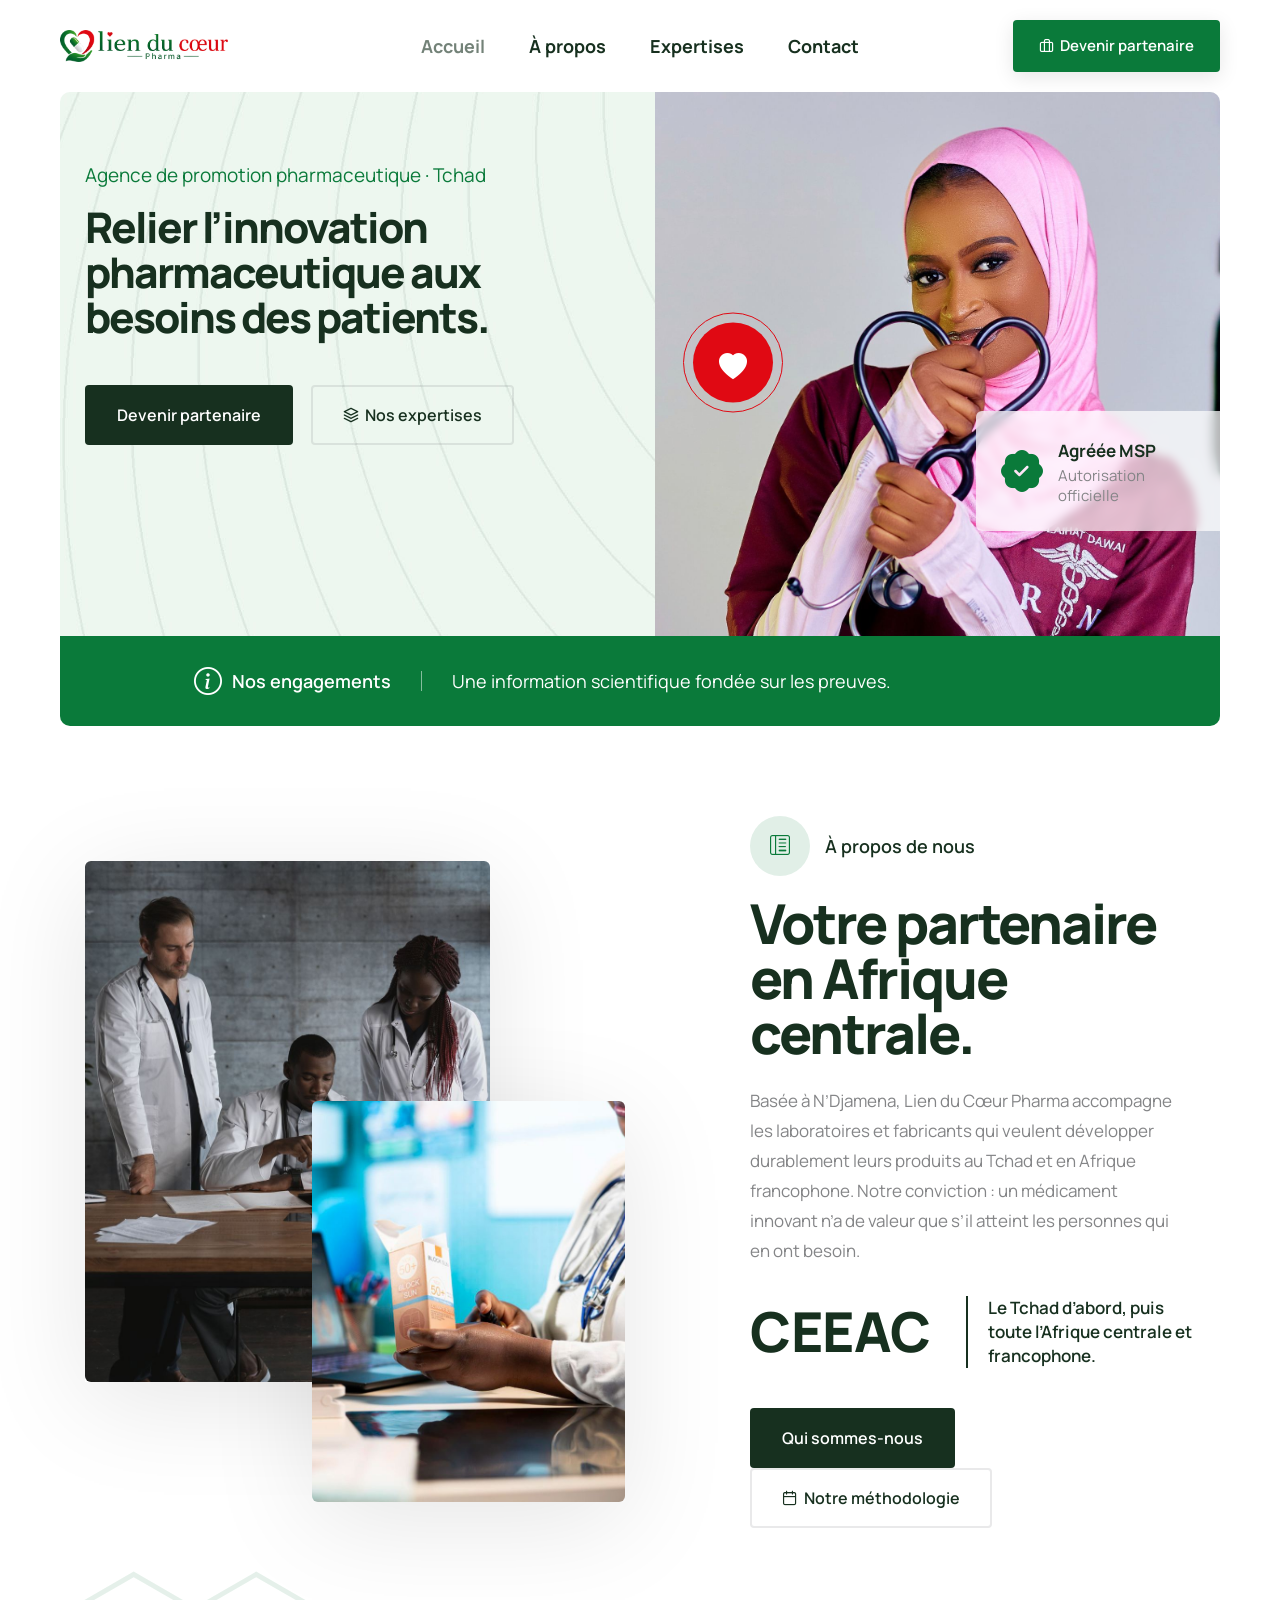
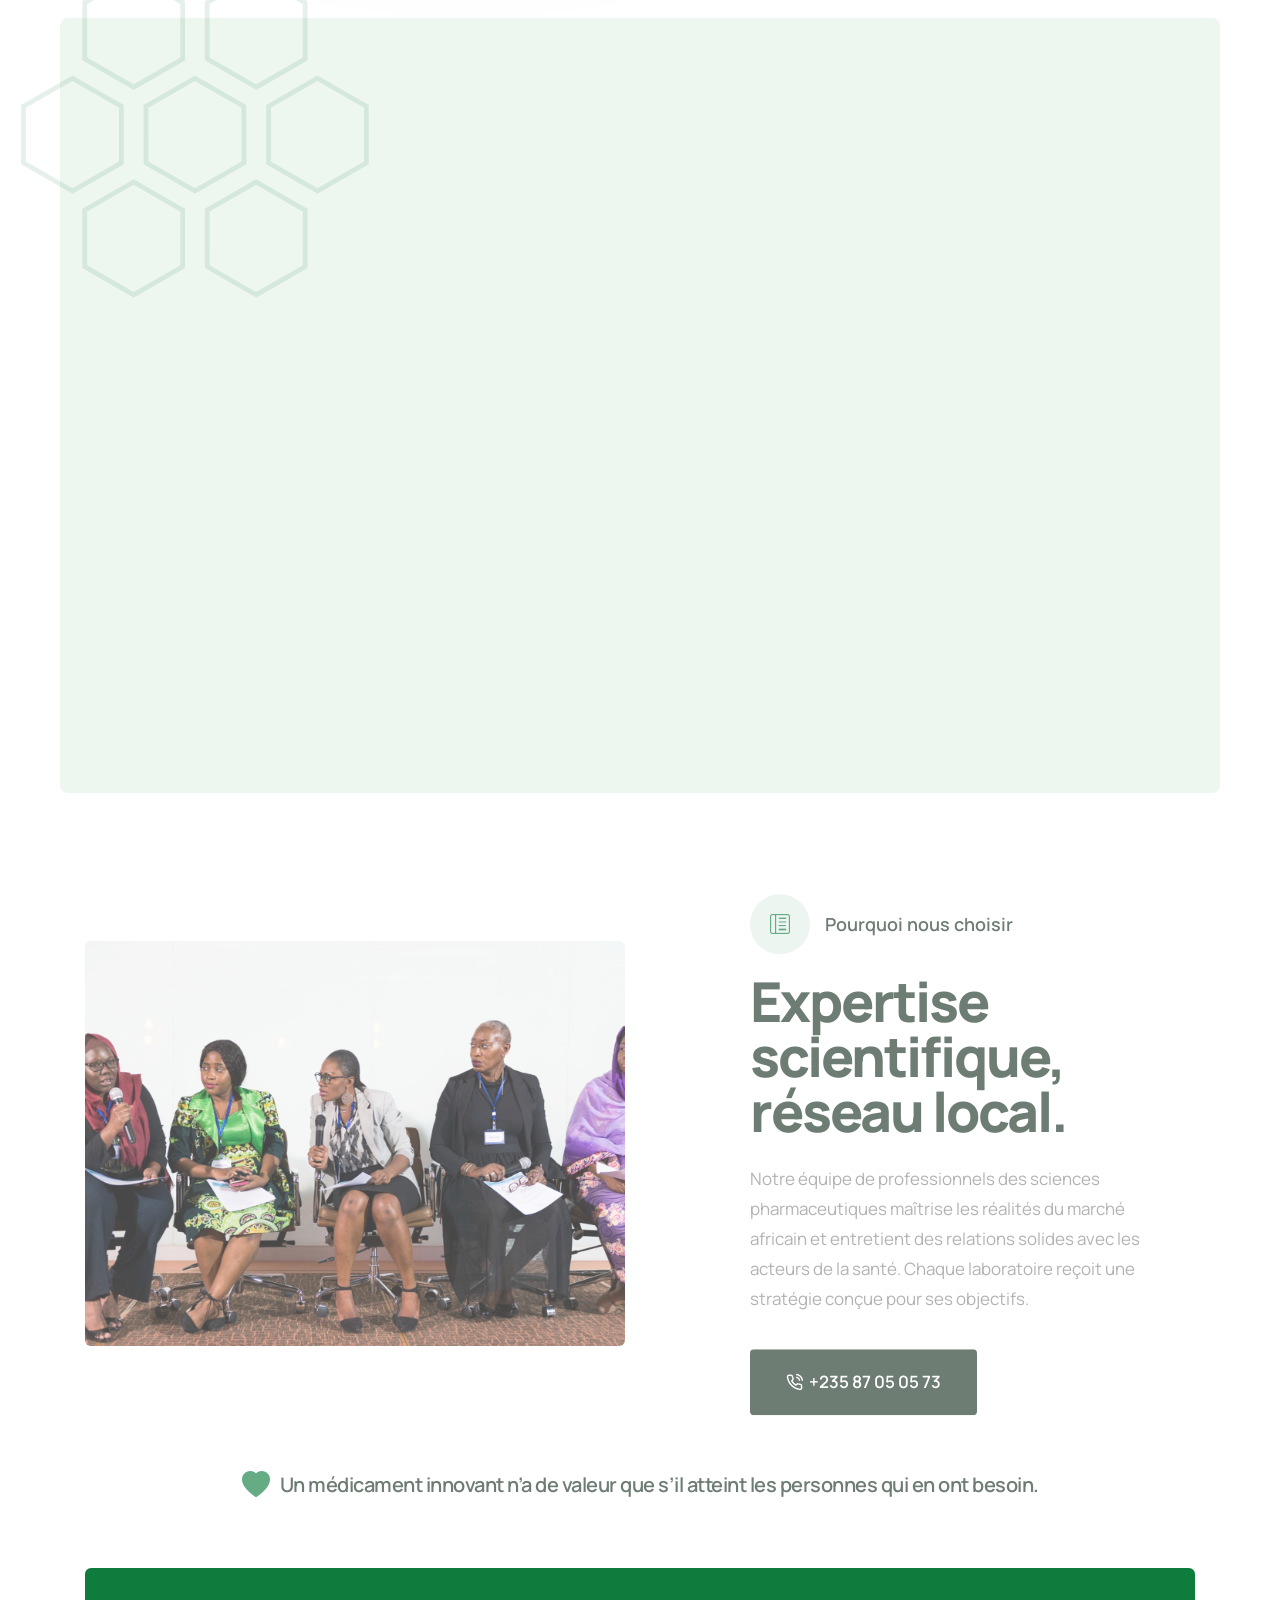
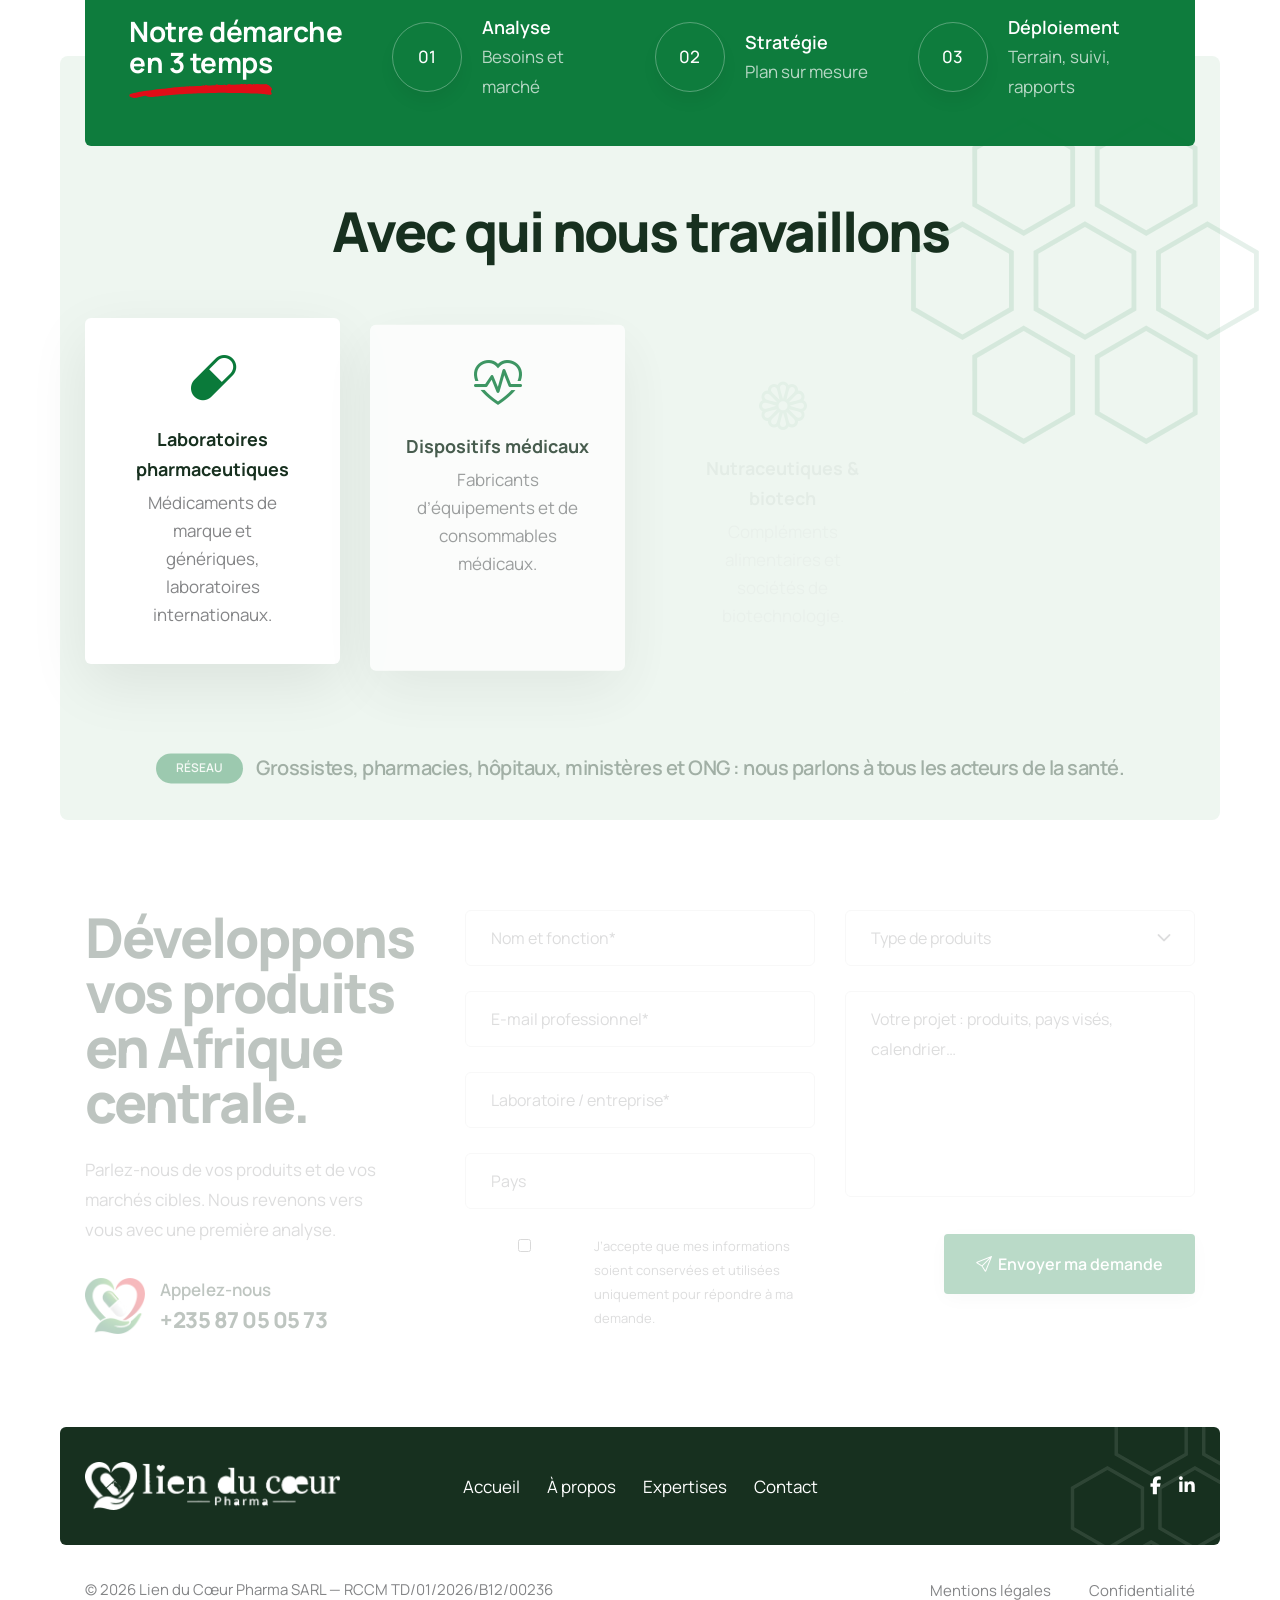
==== commit 1079f181: "feat(prod): déploiement k3s/ArgoCD et formulaire de contact branché - server/server.mjs : site stati" ====
--- a/index.html
+++ b/index.html
@@ -507,7 +507,9 @@
                         <div class="col-xl-8 col-lg-7">
                             <div class="contact-form-style-05">
                                 <!-- start contact form -->
-                                <form action="#" data-todo="brancher un service d'envoi (Formspree ou PHP chez l'hébergeur)" method="post">
+                                <form action="/api/contact" method="post">
+                                    <input type="hidden" name="source" value="accueil">
+                                    <div aria-hidden="true" style="position:absolute;left:-9999px;top:auto;width:1px;height:1px;overflow:hidden"><label>Ne pas remplir <input type="text" name="website" tabindex="-1" autocomplete="off"></label></div>
                                     <div class="row justify-content-center">
                                         <div class="col-md-6 sm-mb-25px">
                                             <input class="mb-25px form-control required" type="text" name="name" placeholder="Nom et fonction*" />
@@ -530,7 +532,7 @@
                                             <textarea class="form-control" cols="20" rows="6" name="comment" placeholder="Votre projet : produits, pays visés, calendrier…"></textarea>
                                         </div>
                                         <div class="col-md-6 mt-25px sm-mt-20px">
-                                            <p class="mb-0 fs-13 lh-24 text-center text-md-start">Vos informations restent confidentielles et ne servent qu’à répondre à votre demande.</p>
+                                            <p class="mb-0 fs-13 lh-24 text-center text-md-start"><label class="d-flex align-items-start text-start"><input type="checkbox" name="consent" class="terms-condition me-10px mt-5px" required> <span>J’accepte que mes informations soient conservées et utilisées uniquement pour répondre à ma demande.</span></label></p>
                                         </div>
                                         <div class="col-md-6 text-center text-md-end mt-25px sm-mt-20px">
                                             <input type="hidden" name="redirect" value="">
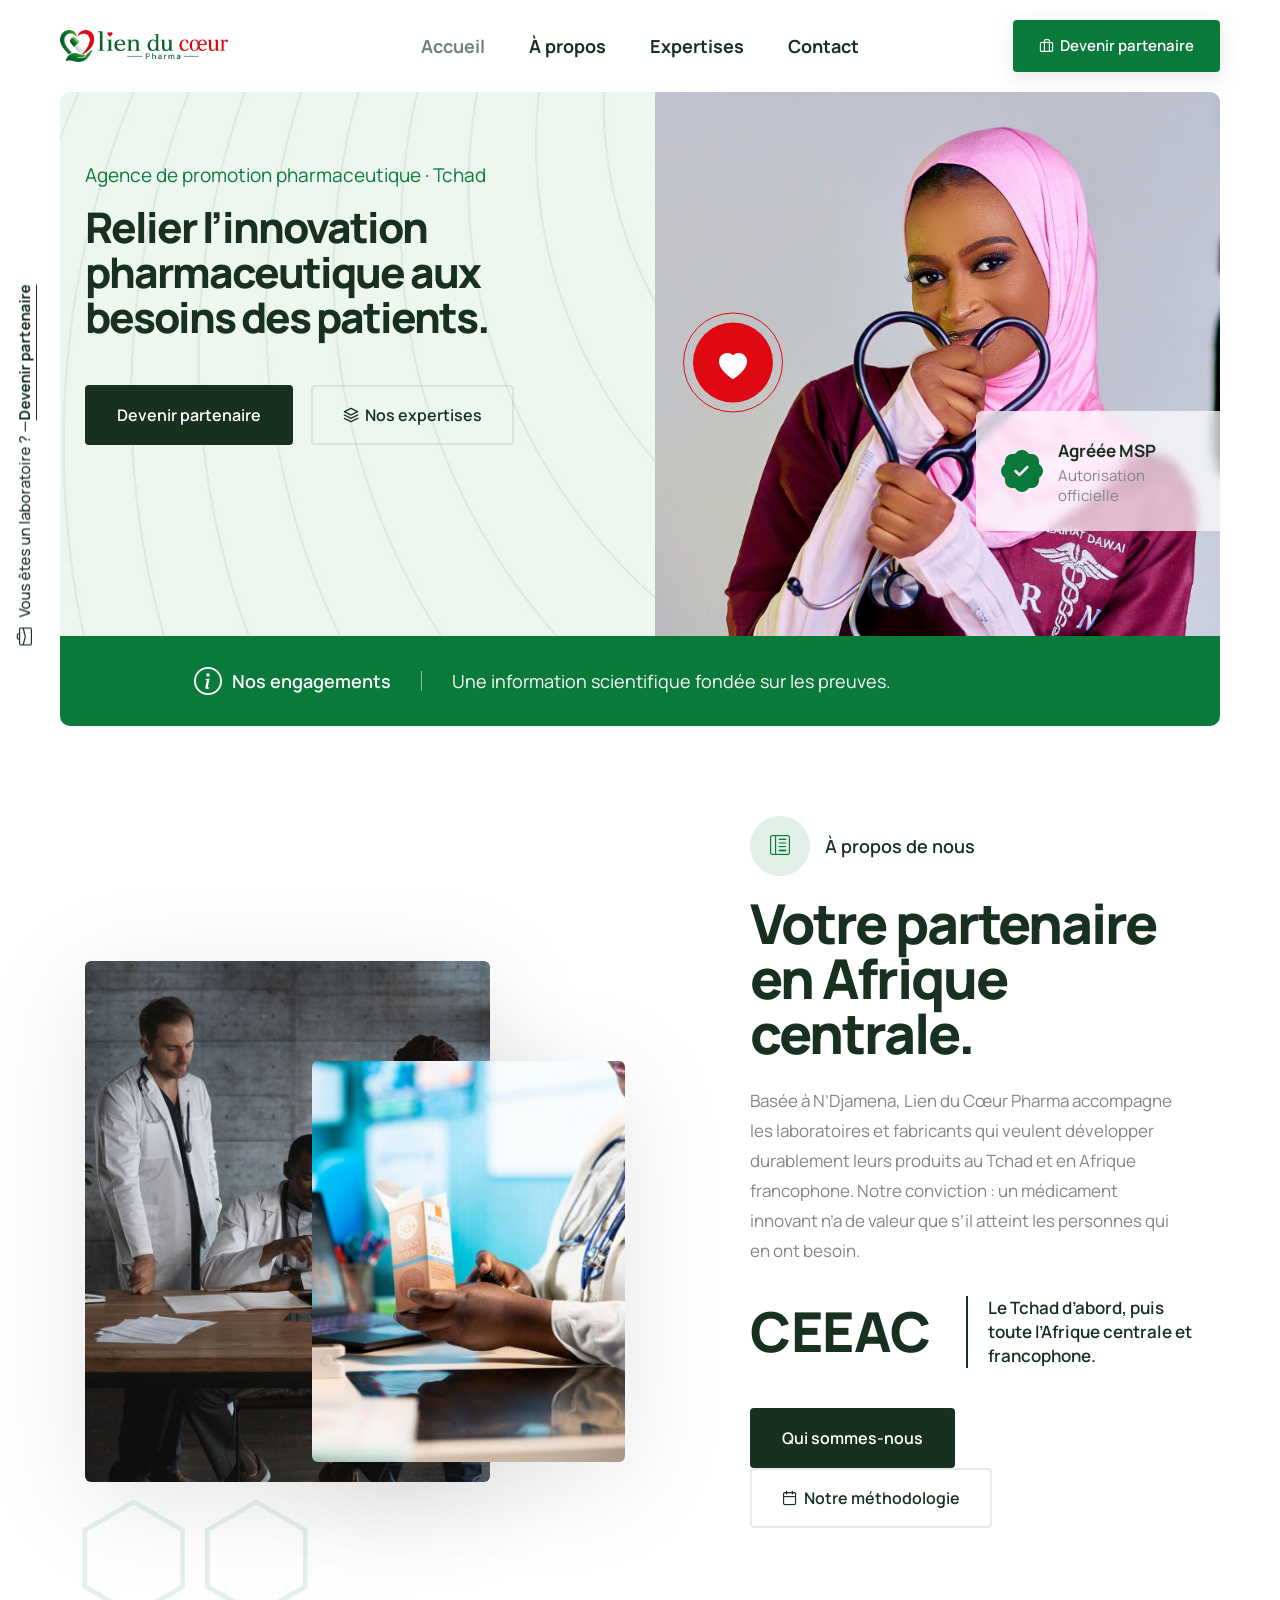
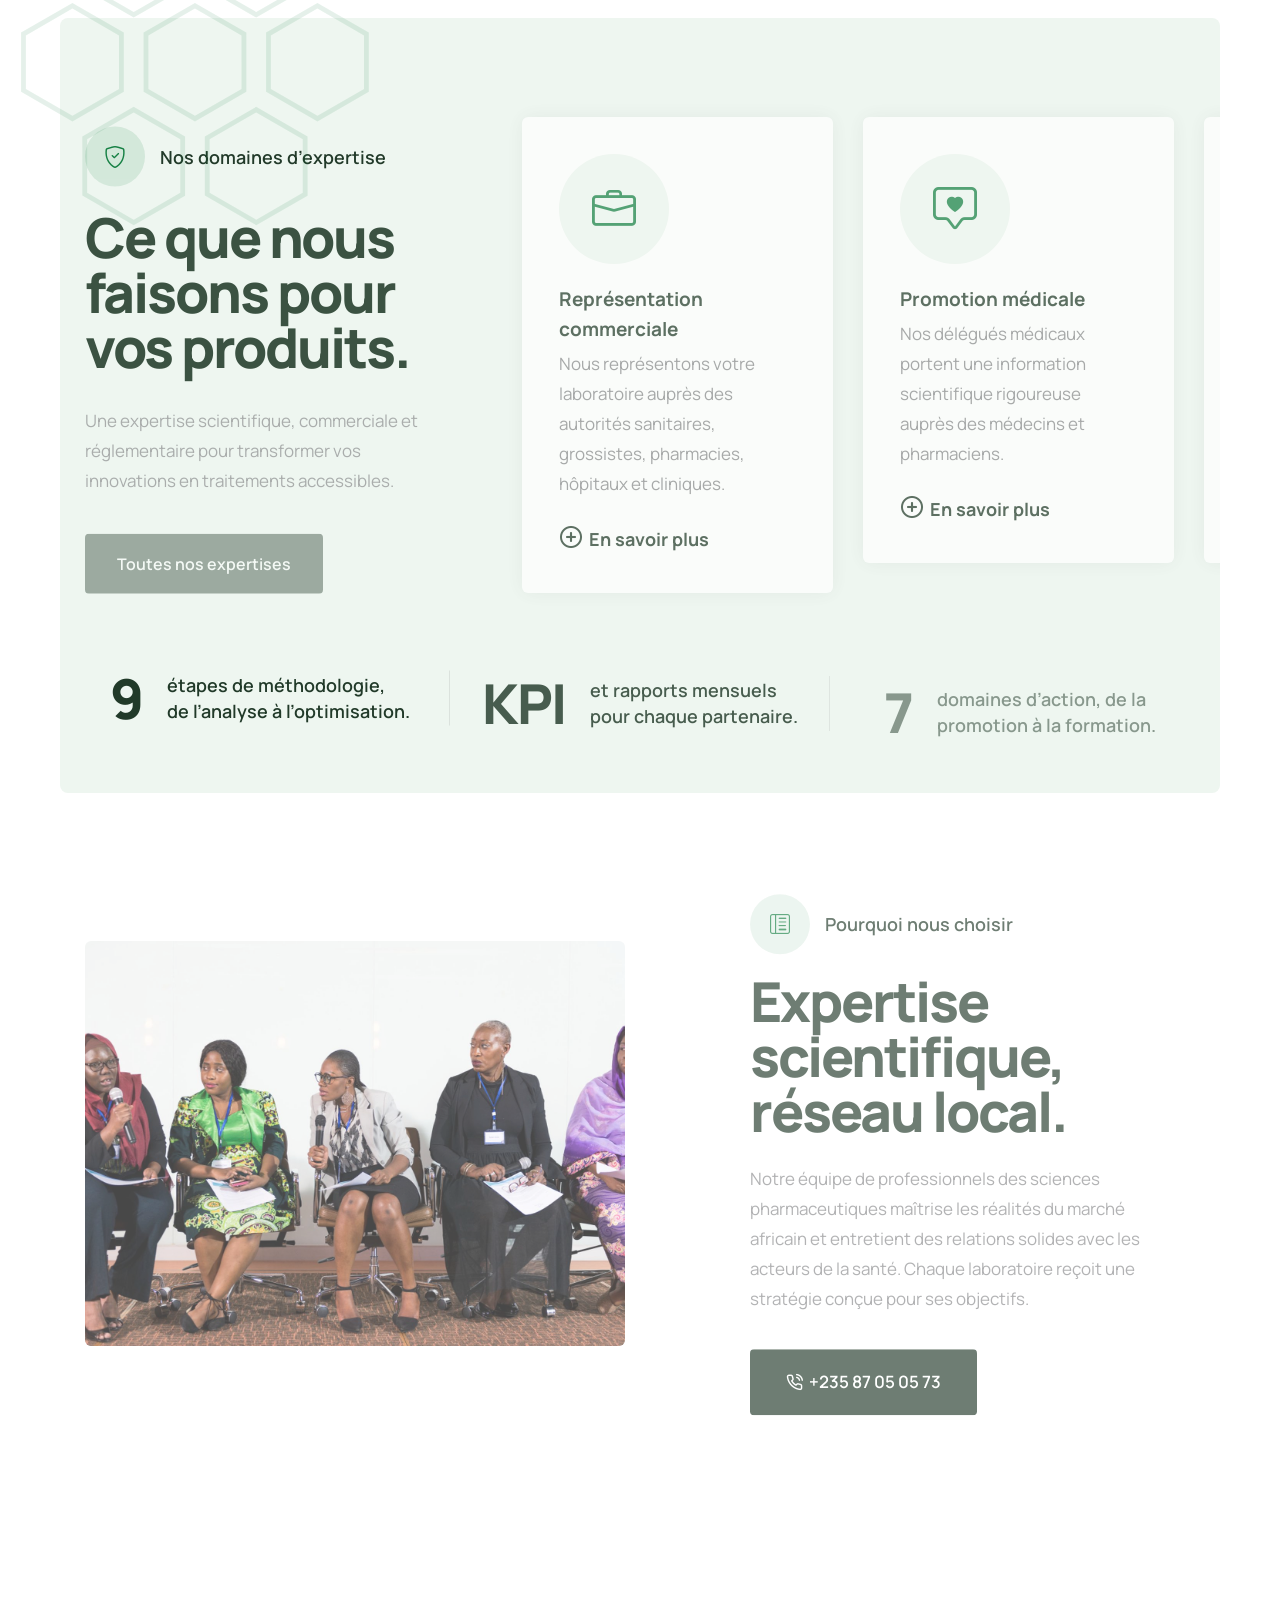
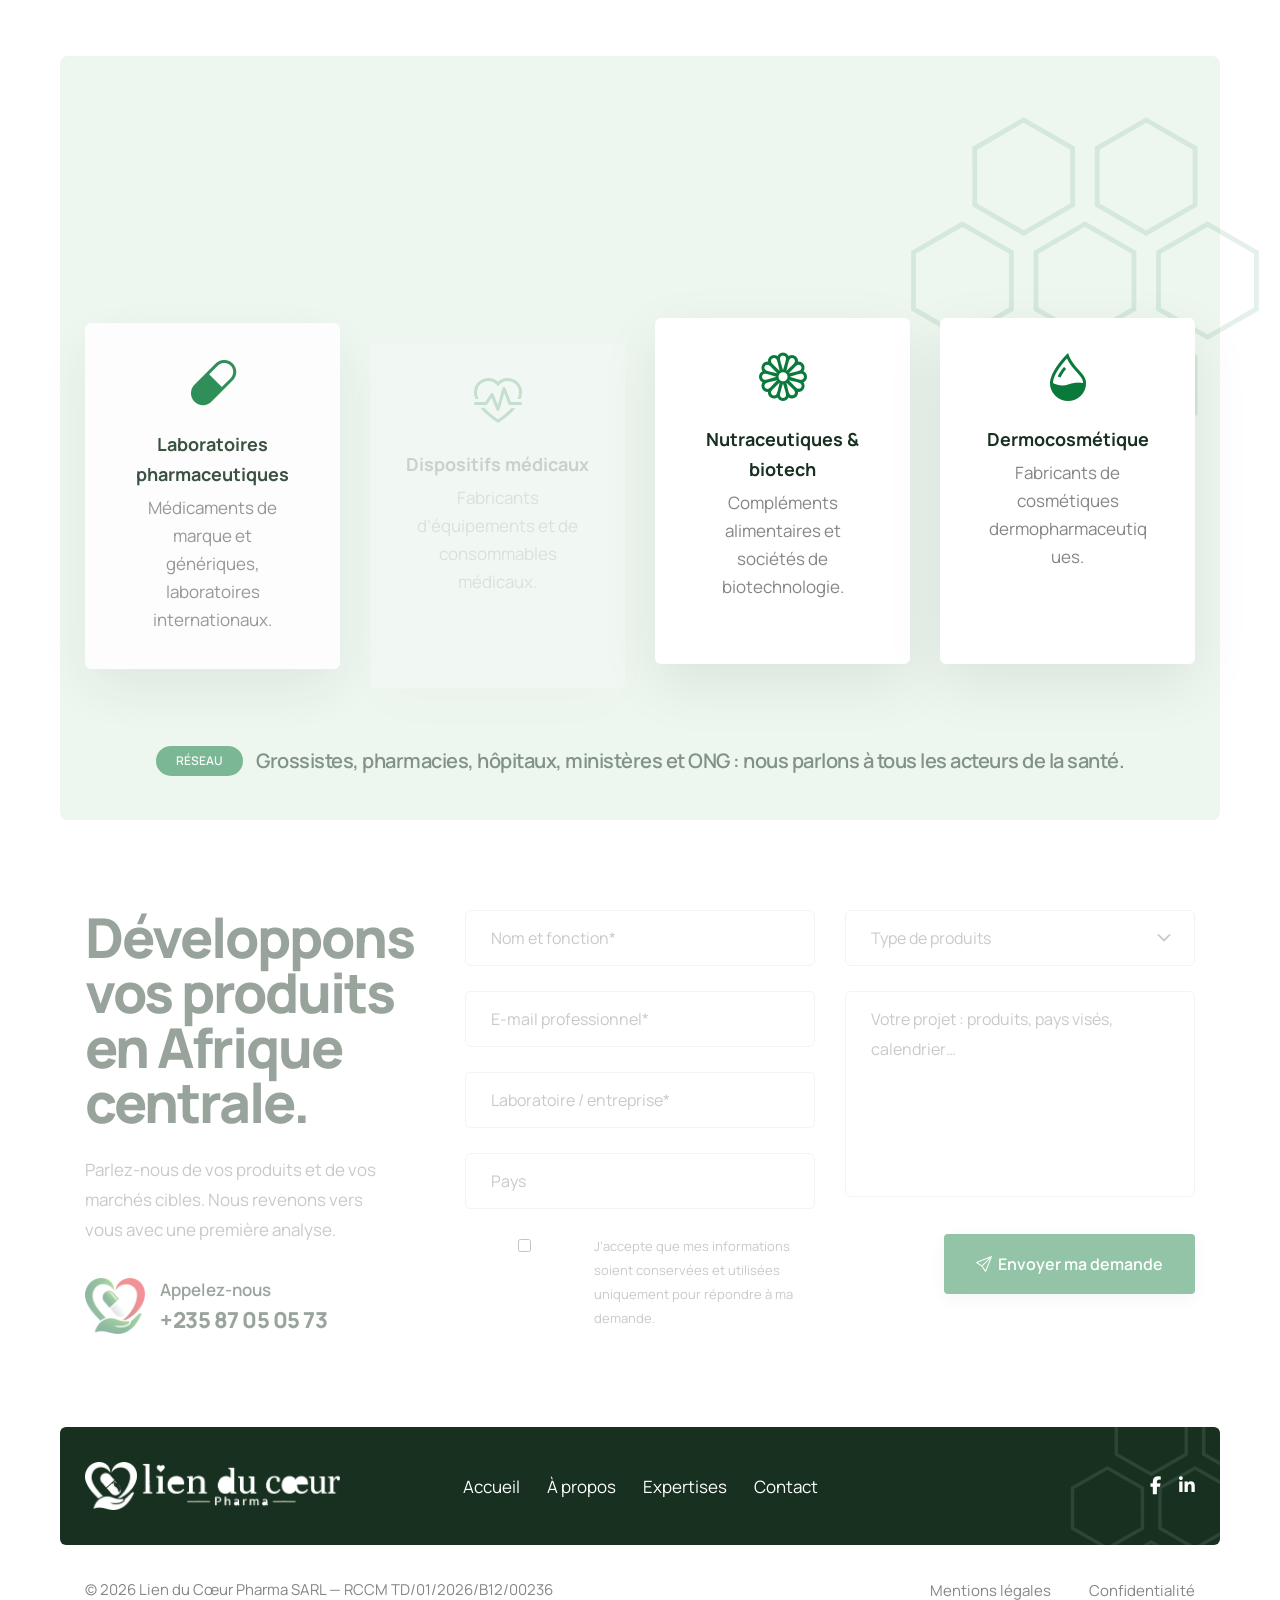
==== commit af078eae: "feat(seo): indexable en prod, robots.txt, sitemap, canonical, Open Graph, JSON-LD - retire le noinde" ====
--- a/index.html
+++ b/index.html
@@ -3,7 +3,16 @@
     <head>
         <title>Lien du Cœur Pharma — Promotion et représentation pharmaceutique au Tchad</title>
         <meta charset="utf-8">
-        <meta name="robots" content="noindex, nofollow">
+        <link rel="canonical" href="https://lienducoeurpharma.com/">
+        <meta property="og:type" content="website">
+        <meta property="og:site_name" content="Lien du Cœur Pharma">
+        <meta property="og:locale" content="fr_FR">
+        <meta property="og:title" content="Lien du Cœur Pharma — Promotion et représentation pharmaceutique au Tchad">
+        <meta property="og:description" content="Agence de représentation, de promotion médicale et de formation pour les laboratoires pharmaceutiques au Tchad et en Afrique centrale.">
+        <meta property="og:url" content="https://lienducoeurpharma.com/">
+        <meta property="og:image" content="https://lienducoeurpharma.com/images/logo-horizontal@2x.png">
+        <meta name="twitter:card" content="summary">
+        <script type="application/ld+json">{"@context": "https://schema.org", "@type": "Organization", "name": "Lien du Cœur Pharma", "description": "Agence de représentation, de promotion médicale et de formation pour les laboratoires pharmaceutiques au Tchad et en Afrique centrale.", "url": "https://lienducoeurpharma.com/", "logo": "https://lienducoeurpharma.com/images/logo-horizontal@2x.png", "email": "lienducoeurpharma@gmail.com", "telephone": ["+23587050573", "+23598050573"], "address": {"@type": "PostalAddress", "streetAddress": "Avenue du Lycée de Gassi, porte 956, Quartier Gassi, 7e arrondissement", "addressLocality": "N’Djamena", "addressCountry": "TD"}, "areaServed": ["TD", "Afrique centrale"]}</script>
         <meta http-equiv="X-UA-Compatible" content="IE=edge" />
         <meta name="author" content="Lien du Cœur Pharma">
         <meta name="viewport" content="width=device-width,initial-scale=1.0" />
